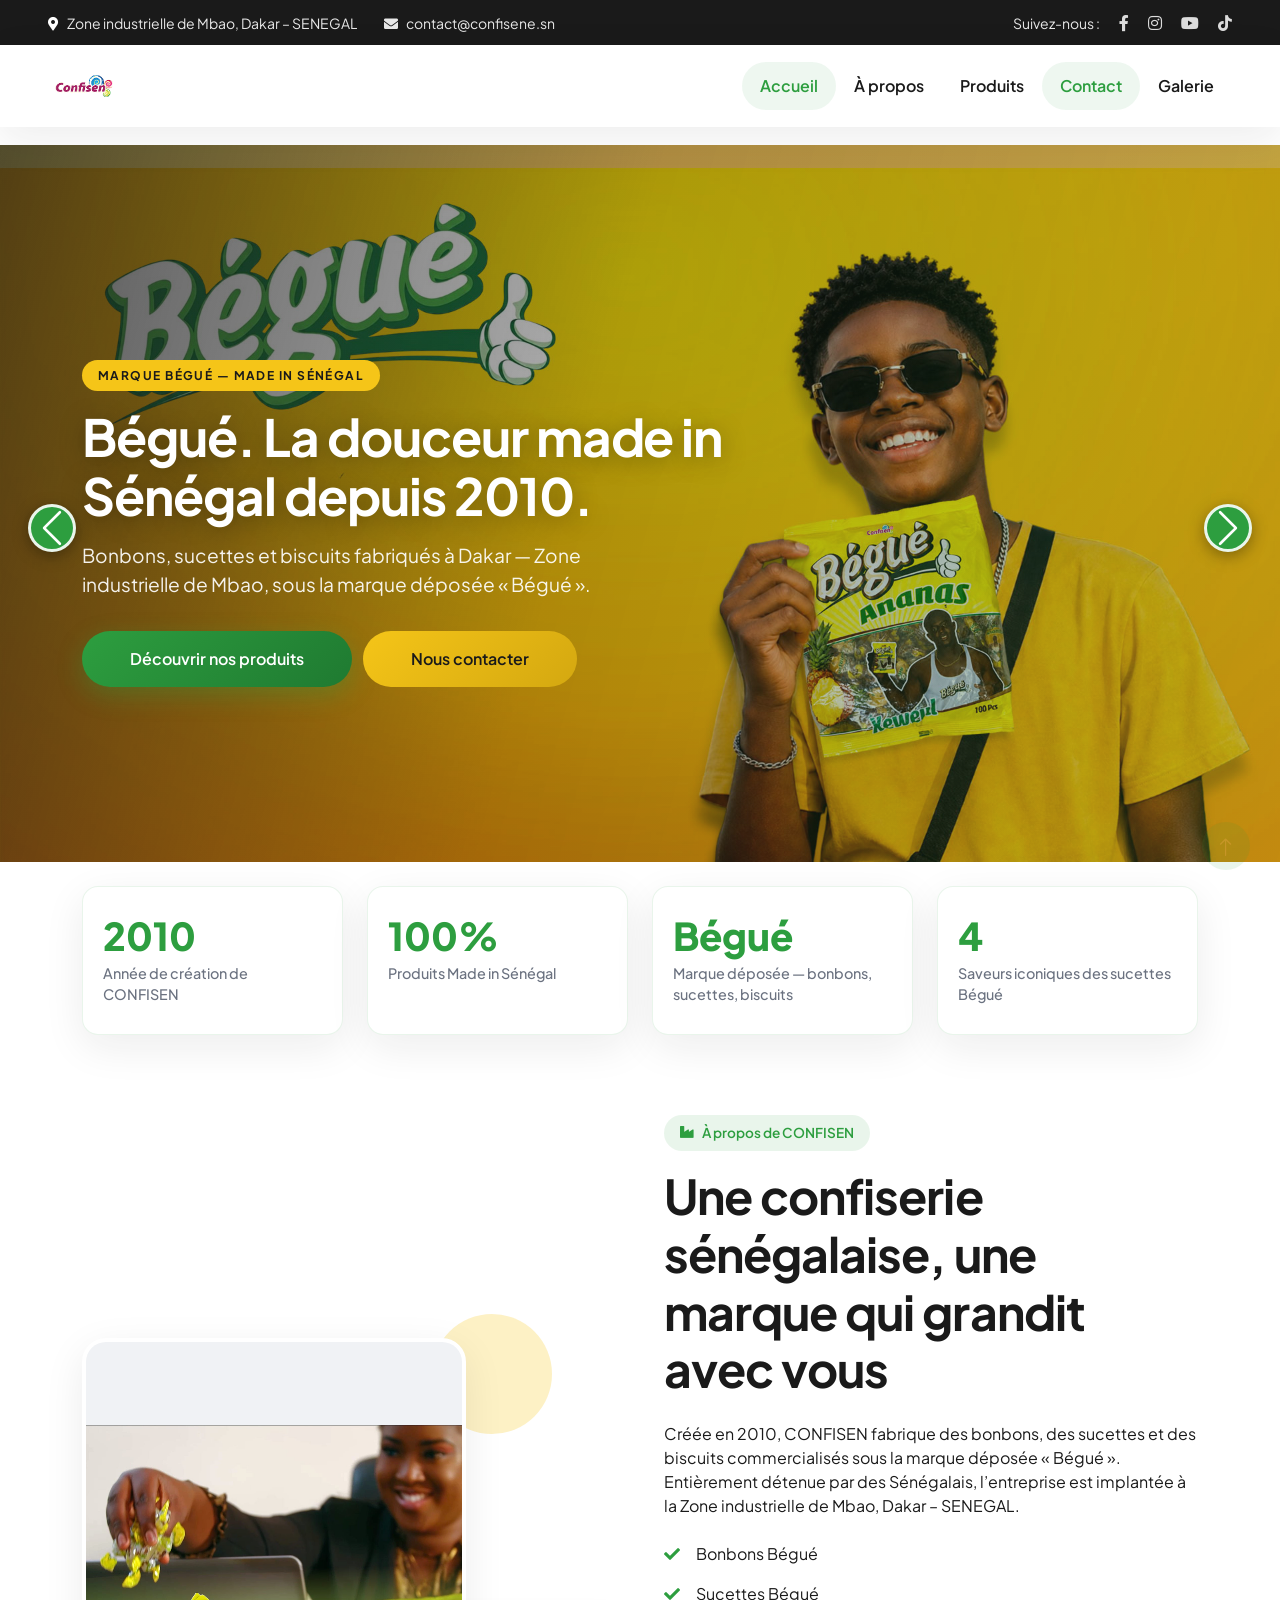
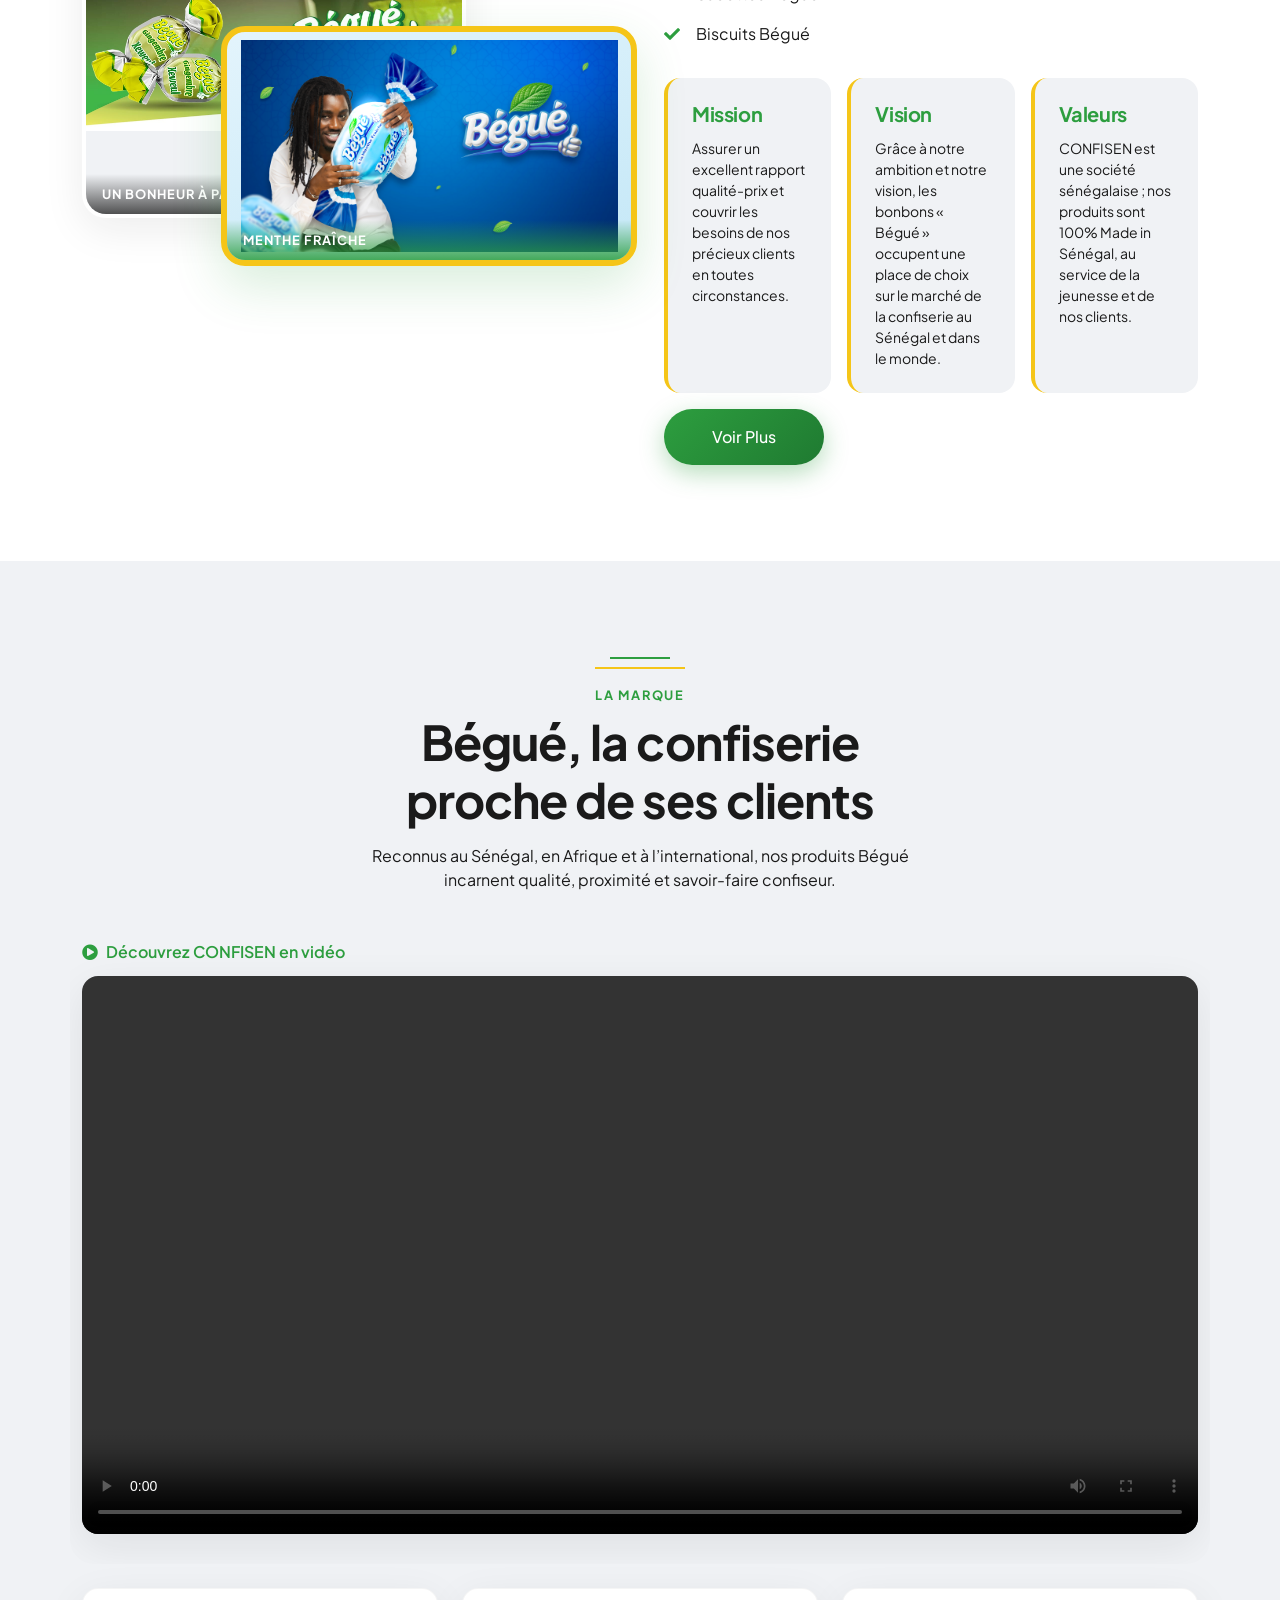
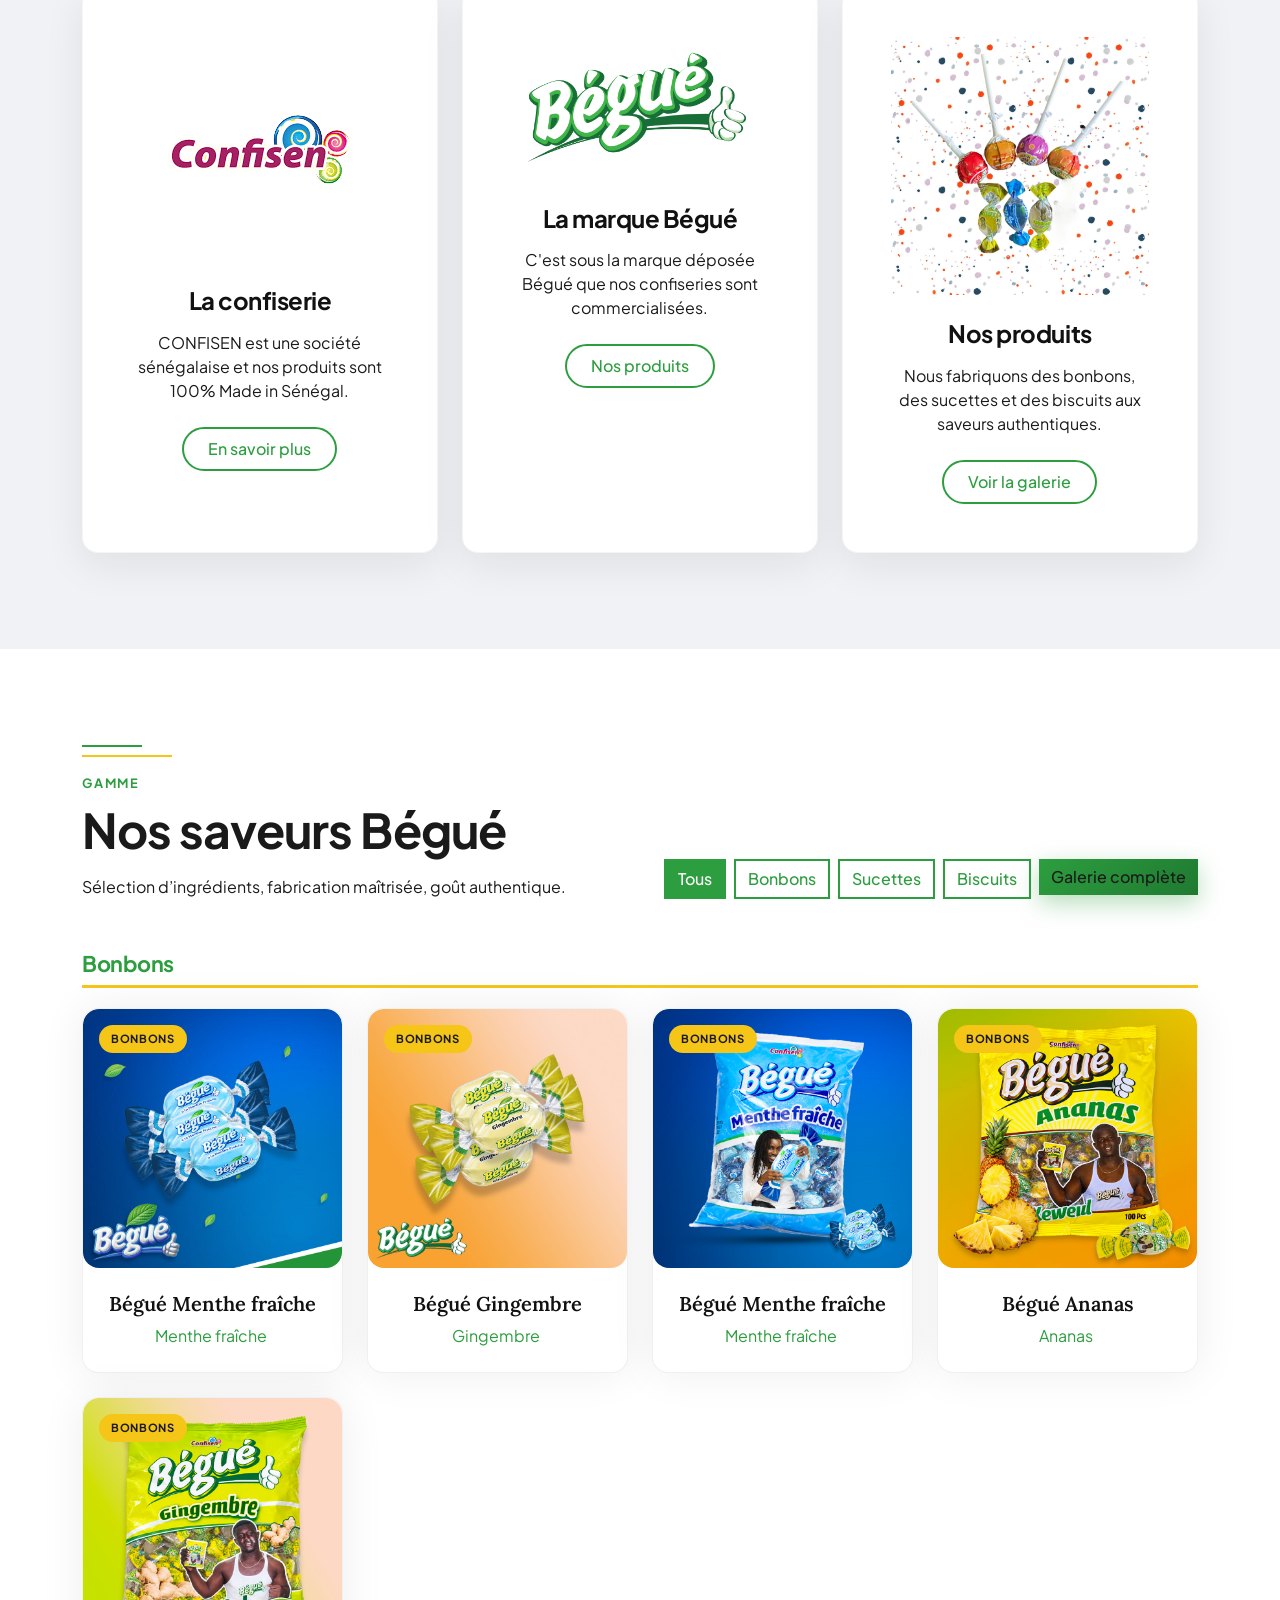
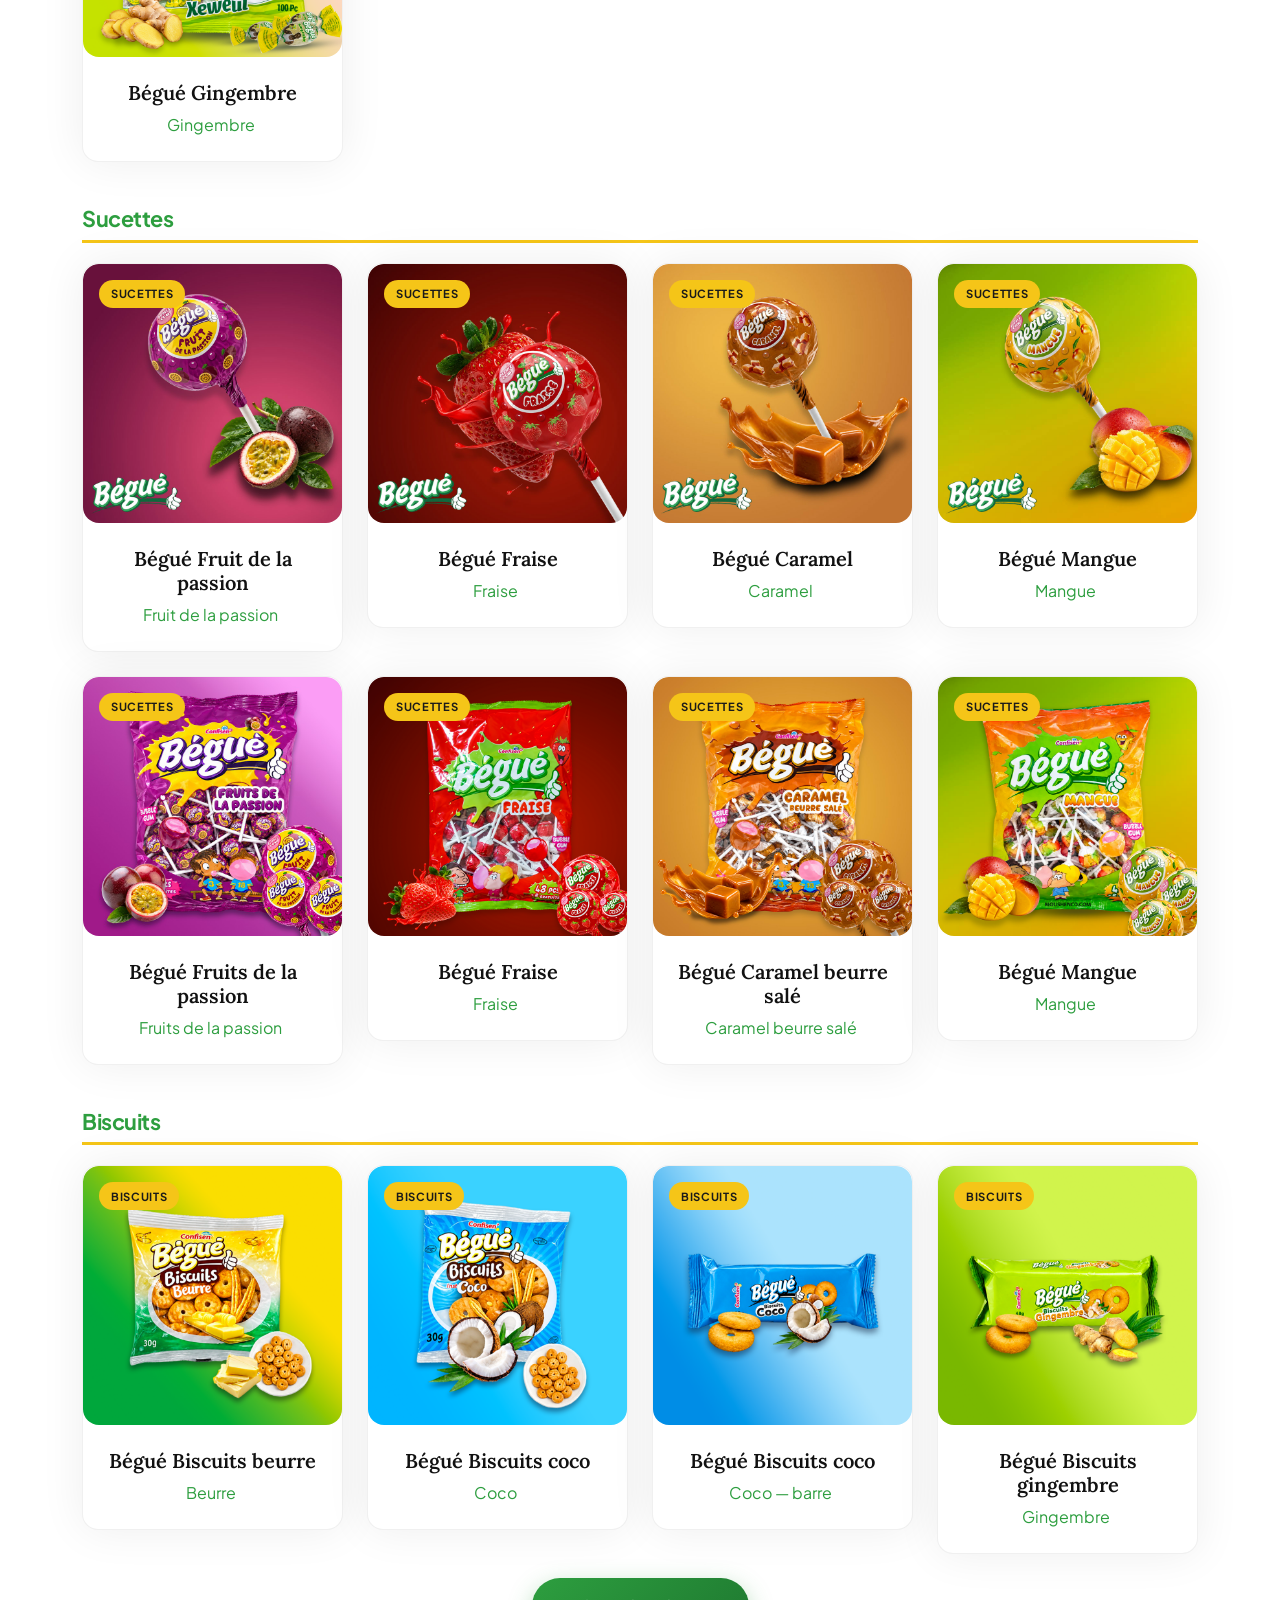
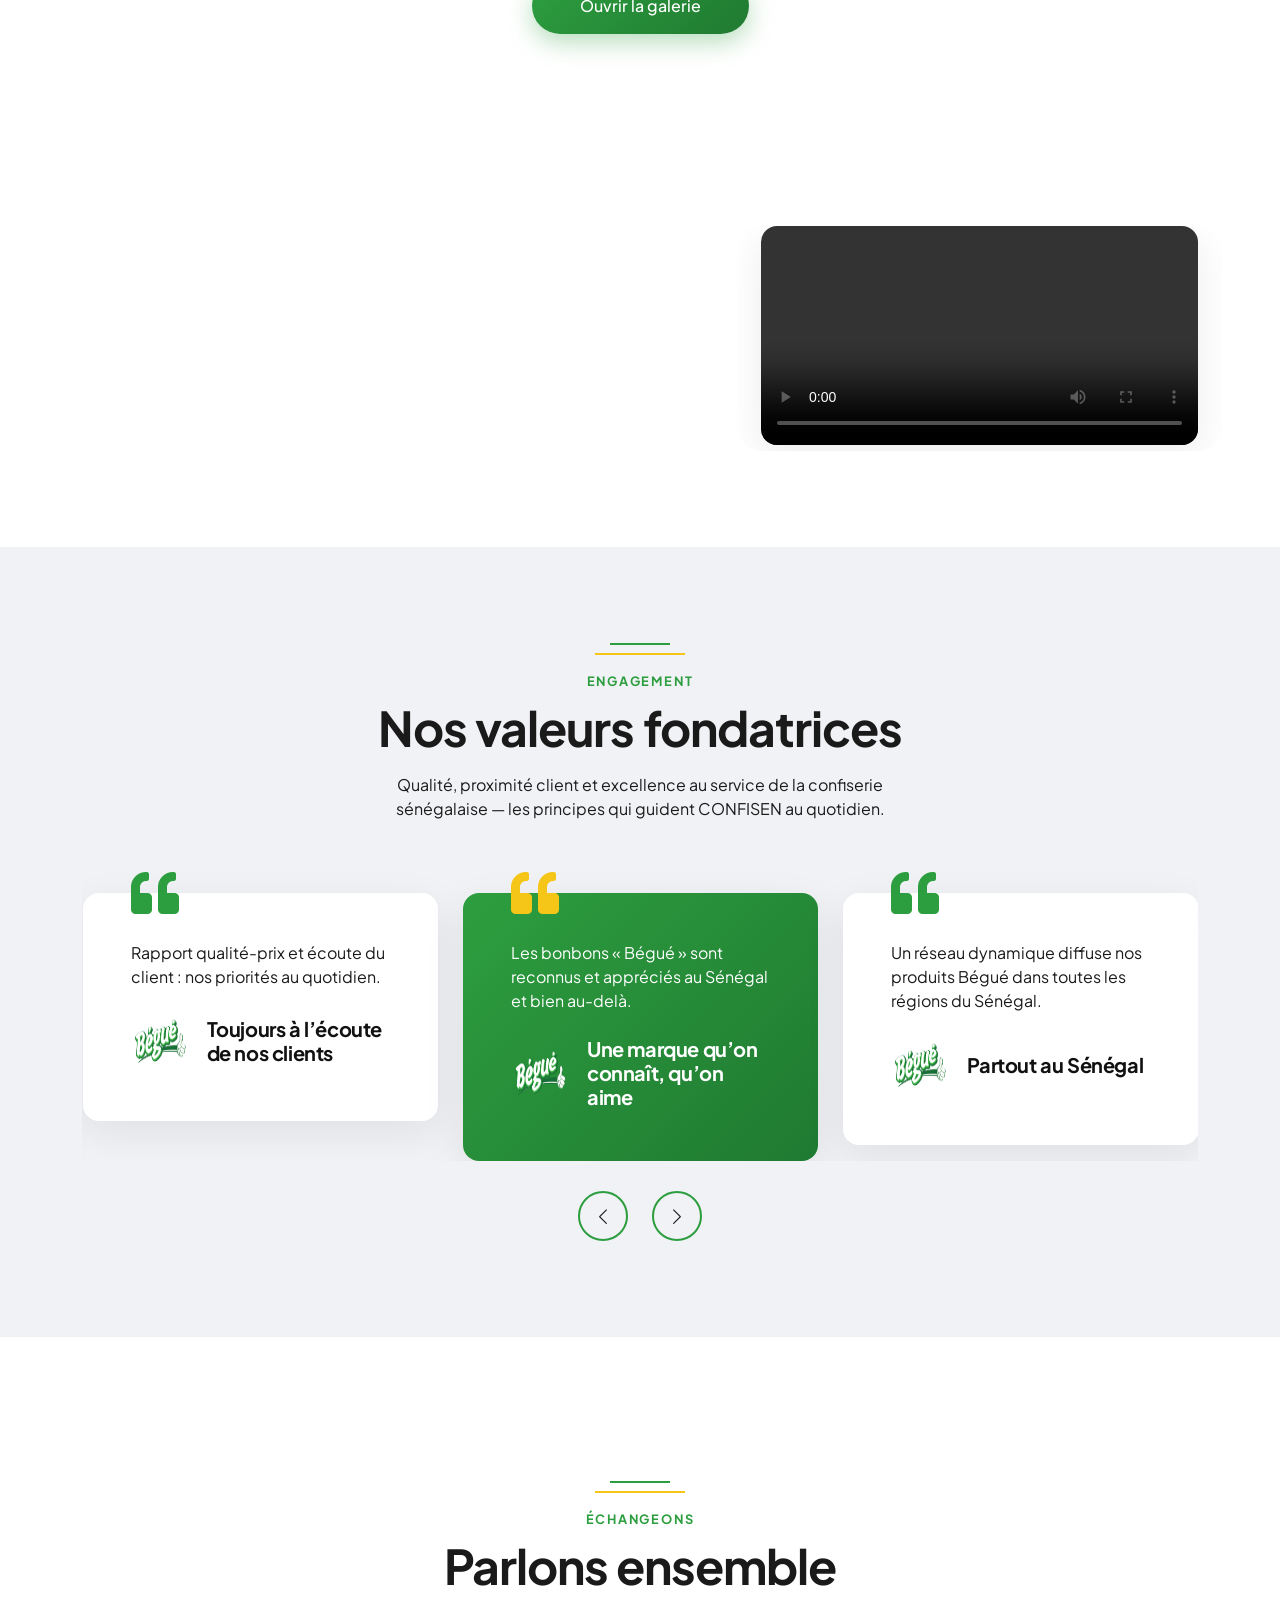
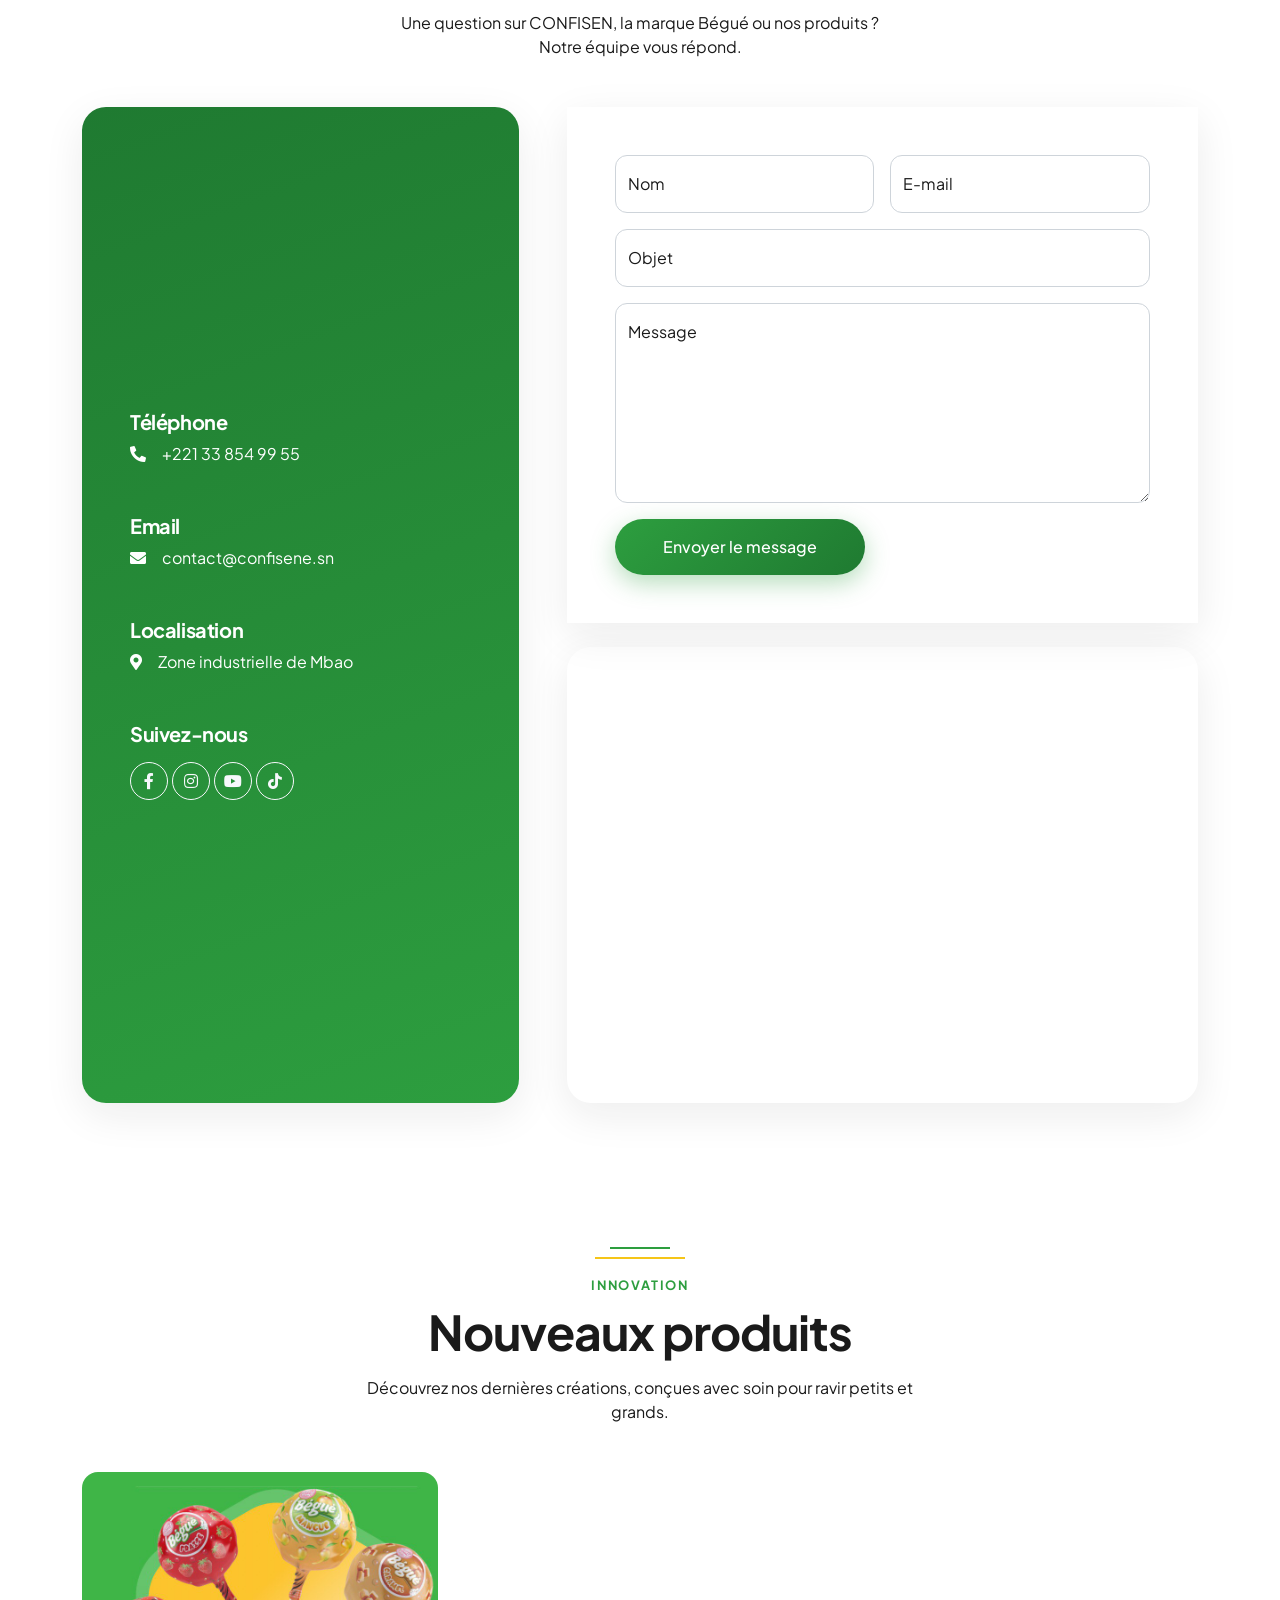
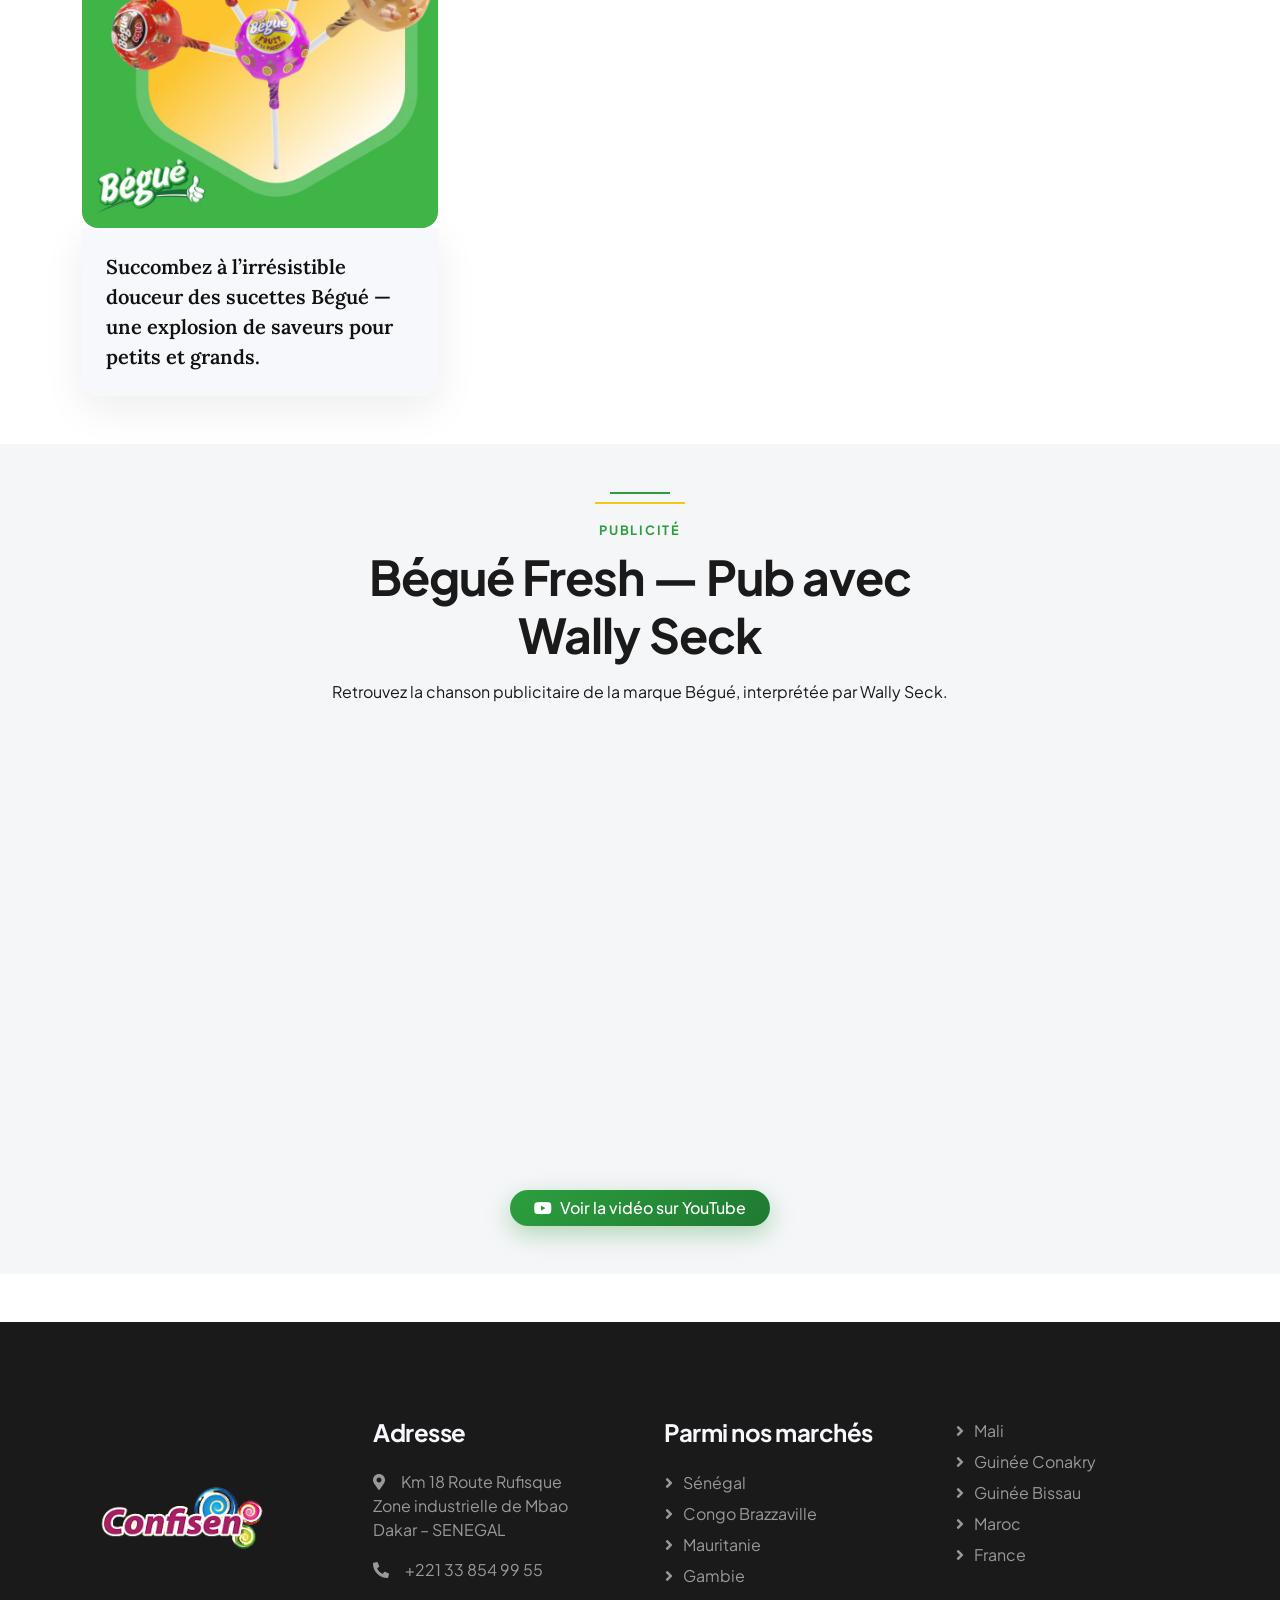
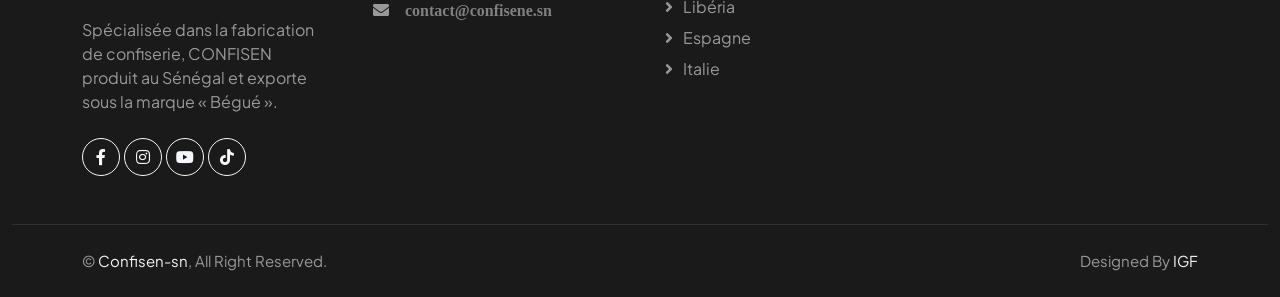
==== index.html @ 1ae2646d "Rename the Tangal range to Sucettes across the site. Co-authored-by: Cursor <cursoragent@cursor.com>" ====
<!DOCTYPE html>
<html lang="fr">
    <head>
        <meta charset="utf-8" />
        <title>CONFISEN Bégué | Confiserie &amp; agroalimentaire à Dakar</title>
        <meta content="width=device-width, initial-scale=1.0" name="viewport" />
        <meta content="CONFISEN, Bégué, sucettes, confiserie, bonbons, biscuits, Sénégal, Dakar, Mbao, agroalimentaire" name="keywords" />
        <meta content="CONFISEN fabrique et commercialise sous la marque Bégué des bonbons, sucettes et biscuits 100% Made in Sénégal depuis 2010. Zone industrielle de Mbao, Dakar." name="description" />
        <meta name="robots" content="index, follow" />
        <link rel="canonical" href="https://www.confisene.sn/" />
        <meta property="og:type" content="website" />
        <meta property="og:url" content="https://www.confisene.sn/" />
        <meta property="og:title" content="CONFISEN — Confiserie Bégué" />
        <meta property="og:description" content="Fabrication de bonbons, sucettes et biscuits sous la marque Bégué. Confiserie sénégalaise depuis 2010." />
        <meta property="og:image" content="https://www.confisene.sn/img/logo.png" />
        <meta property="og:locale" content="fr_SN" />
        <meta name="twitter:card" content="summary_large_image" />
        <meta name="twitter:title" content="CONFISEN — Confiserie Bégué" />
        <meta name="twitter:description" content="Bonbons, sucettes et biscuits Made in Sénégal." />
        <meta name="twitter:image" content="https://www.confisene.sn/img/logo.png" />

        <!-- Favicon -->
        <link href="img/logo.png" rel="icon" />

        <!-- Google Web Fonts -->
        <link rel="preconnect" href="https://fonts.googleapis.com" />
        <link rel="preconnect" href="https://fonts.gstatic.com" crossorigin />
        <link href="https://fonts.googleapis.com/css2?family=Open+Sans:wght@400;500;600&family=Lora:wght@600;700&family=Plus+Jakarta+Sans:wght@400;500;600;700;800&display=swap" rel="stylesheet" />

        <!-- Icon Font Stylesheet -->
        <link href="https://cdnjs.cloudflare.com/ajax/libs/font-awesome/5.10.0/css/all.min.css" rel="stylesheet" />
        <link href="https://cdn.jsdelivr.net/npm/bootstrap-icons@1.4.1/font/bootstrap-icons.css" rel="stylesheet" />

        <!-- Libraries Stylesheet -->
        <link href="lib/animate/animate.min.css" rel="stylesheet" />
        <link href="lib/owlcarousel/assets/owl.carousel.min.css" rel="stylesheet" />

        <!-- Customized Bootstrap Stylesheet -->
        <link href="css/bootstrap.min.css" rel="stylesheet" />

        <!-- Template Stylesheet -->
        <link href="css/style.css" rel="stylesheet" />
        <link href="css/confisene-modern.css" rel="stylesheet" />
        <script type="application/ld+json">
        {
            "@context": "https://schema.org",
            "@type": "Organization",
            "name": "CONFISEN",
            "url": "https://www.confisene.sn",
            "logo": "https://www.confisene.sn/img/logo.png",
            "email": "contact@confisene.sn",
            "telephone": "+221338549955",
            "address": {
                "@type": "PostalAddress",
                "streetAddress": "Zone industrielle de Mbao, Km 18 Route Rufisque",
                "addressLocality": "Dakar",
                "addressCountry": "SN"
            },
            "description": "Fabrication de bonbons, sucettes et biscuits sous la marque Bégué."
        }
        </script>
    </head>

    <body class="confisene-site">
        <!-- Spinner Start -->
        <div id="spinner" class="show bg-white position-fixed translate-middle w-100 vh-100 top-50 start-50 d-flex align-items-center justify-content-center">
            <div class="spinner-border text-primary" role="status"></div>
        </div>
        <!-- Spinner End -->

        <!-- Navbar Start -->
        <div class="container-fluid fixed-top px-0 wow fadeIn" data-wow-delay="0.1s">
            <div class="top-bar row gx-0 align-items-center d-none d-lg-flex">
                <div class="col-lg-6 px-5 text-start">
                    <small style="color: white;"><i class="fa fa-map-marker-alt me-2" style="color: white;"></i>Zone industrielle de Mbao, Dakar – SENEGAL</small>
                    <small class="ms-4" style="color: white;"><i class="fa fa-envelope me-2"></i><a style="color: white;" href="mailto:contact@confisene.sn">contact@confisene.sn</a></small>
                </div>
                <div class="col-lg-6 px-5 text-end">
                    <small>Suivez-nous :</small>
                    <a class="text-body ms-3" href="https://www.facebook.com/begueconfisen" aria-label="Facebook"><i class="fab fa-facebook-f"></i></a>
                    <a class="text-body ms-3" href="https://instagram.com/begue_confisen?igshid=NTc4MTIwNjQ2YQ==" aria-label="Instagram"><i class="fab fa-instagram"></i></a>
                    <a class="text-body ms-3" href="https://www.youtube.com/@confisen3798/featured" aria-label="YouTube"><i class="fab fa-youtube"></i></a>
                    <a class="text-body ms-3" href="https://www.tiktok.com/@confisen_industrie?_t=8ekiNiFfVF0&_r=1" aria-label="TikTok"><i class="fab fa-tiktok"></i></a>
                    
                    <!-- <a class="text-body ms-3"><i class="fab fa-instagram"></i></a> -->
                </div>
            </div>

            <nav class="navbar navbar-expand-lg navbar-light py-lg-0 px-lg-5 wow fadeIn" data-wow-delay="0.1s" id="nav">
                <a href="index.html" class="navbar-brand ms-4 ms-lg-0">
                    <h1 class="fw-bold text-primary m-0">
                        <span class="text-secondary" id="logo"><img src="img/logo.png" width="100" height="100" alt="Logo CONFISEN Bégué" /></span>
                    </h1>
                </a>
                <button type="button" class="navbar-toggler me-4" data-bs-toggle="collapse" data-bs-target="#navbarCollapse">
                    <span class="navbar-toggler-icon"></span>
                </button>
                <div class="collapse navbar-collapse" id="navbarCollapse">
                    <div class="navbar-nav ms-auto p-4 p-lg-0">
                        <a href="index.html" class="nav-item nav-link active">Accueil</a>
                        <a href="#About" class="nav-item nav-link">À propos</a>
                        <a href="#produit" class="nav-item nav-link">Produits</a>
                        <a href="#contact" class="nav-item nav-link">Contact</a>
                        <a href="galerie/index.html" class="nav-item nav-link">Galerie</a>
                    </div>
                    <!-- <div class="d-none d-lg-flex ms-2">
                    <a class="btn-sm-square bg-white rounded-circle ms-3" href="">
                        <small class="fa fa-search text-body"></small>
                    </a>
                   
                </div> -->
                </div>
            </nav>
        </div>
        <!-- Navbar End -->

        <!-- Carousel Start -->
        <section class="container-fluid p-0 confisene-hero wow fadeIn" data-wow-delay="0.1s" aria-label="Bannière principale">
            <div id="header-carousel" class="carousel slide" data-bs-interval="5000" data-bs-pause="hover" data-bs-wrap="true">
                <div class="carousel-indicators confisene-carousel-indicators">
                    <button type="button" data-bs-target="#header-carousel" data-bs-slide-to="0" class="active" aria-current="true" aria-label="Slide 1"></button>
                    <button type="button" data-bs-target="#header-carousel" data-bs-slide-to="1" aria-label="Slide 2"></button>
                    <button type="button" data-bs-target="#header-carousel" data-bs-slide-to="2" aria-label="Slide 3"></button>
                    <button type="button" data-bs-target="#header-carousel" data-bs-slide-to="3" aria-label="Slide 4"></button>
                </div>
                <div class="carousel-inner">
                    <div class="carousel-item confisene-slide confisene-slide-1 active">
                        <div class="confisene-slide-frame">
                            <img class="confisene-slide-img" src="img/carousel-slide-1.png" alt="Bannière Bégué — Confiserie CONFISEN" fetchpriority="high" />
                        </div>
                    </div>
                    <div class="carousel-item confisene-slide confisene-slide-2">
                        <div class="confisene-slide-frame">
                            <img class="confisene-slide-img" src="img/carousel-slide-2.png" alt="Produits Bégué CONFISEN" />
                        </div>
                    </div>
                    <div class="carousel-item confisene-slide confisene-slide-3">
                        <div class="confisene-slide-frame">
                            <img class="confisene-slide-img" src="img/carousel-slide-3.png" alt="Marque Bégué au Sénégal" />
                        </div>
                    </div>
                    <div class="carousel-item confisene-slide confisene-slide-4">
                        <div class="confisene-slide-frame">
                            <img class="confisene-slide-img" src="img/carousel-slide-4.png" alt="CONFISEN Zone industrielle de Mbao" />
                        </div>
                    </div>
                </div>
                <div class="confisene-hero-overlay">
                    <div class="container">
                        <span class="confisene-hero-badge wow fadeInDown" data-wow-delay="0.2s">Marque Bégué — Made in Sénégal</span>
                        <h1 class="confisene-hero-title wow fadeInUp" data-wow-delay="0.3s">Bégué. La douceur made in Sénégal depuis 2010.</h1>
                        <p class="confisene-hero-subtitle wow fadeInUp" data-wow-delay="0.4s">Bonbons, sucettes et biscuits fabriqués à Dakar — Zone industrielle de Mbao, sous la marque déposée « Bégué ».</p>
                        <div class="confisene-hero-actions wow fadeInUp" data-wow-delay="0.5s">
                            <a href="#produit" class="btn btn-primary rounded-pill py-sm-3 px-sm-5 me-2 mb-2">Découvrir nos produits</a>
                            <a href="#contact" class="btn btn-secondary rounded-pill py-sm-3 px-sm-5 mb-2">Nous contacter</a>
                        </div>
                    </div>
                </div>
                <button class="carousel-control-prev" type="button" data-bs-target="#header-carousel" data-bs-slide="prev">
                    <span class="carousel-control-prev-icon" aria-hidden="true"></span>
                    <span class="visually-hidden">Précédent</span>
                </button>
                <button class="carousel-control-next" type="button" data-bs-target="#header-carousel" data-bs-slide="next">
                    <span class="carousel-control-next-icon" aria-hidden="true"></span>
                    <span class="visually-hidden">Suivant</span>
                </button>
            </div>
        </section>
        <!-- Carousel End -->

        <!-- Chiffres clés -->
        <section class="confisene-stats confisene-section">
            <div class="container">
                <div class="row g-4">
                    <div class="col-6 col-lg-3 wow fadeInUp" data-wow-delay="0.1s">
                        <div class="confisene-stat-card">
                            <span class="confisene-stat-number">2010</span>
                            <span class="confisene-stat-label">Année de création de CONFISEN</span>
                        </div>
                    </div>
                    <div class="col-6 col-lg-3 wow fadeInUp" data-wow-delay="0.2s">
                        <div class="confisene-stat-card">
                            <span class="confisene-stat-number">100%</span>
                            <span class="confisene-stat-label">Produits Made in Sénégal</span>
                        </div>
                    </div>
                    <div class="col-6 col-lg-3 wow fadeInUp" data-wow-delay="0.3s">
                        <div class="confisene-stat-card">
                            <span class="confisene-stat-number">Bégué</span>
                            <span class="confisene-stat-label">Marque déposée — bonbons, sucettes, biscuits</span>
                        </div>
                    </div>
                    <div class="col-6 col-lg-3 wow fadeInUp" data-wow-delay="0.4s">
                        <div class="confisene-stat-card">
                            <span class="confisene-stat-number">4</span>
                            <span class="confisene-stat-label">Saveurs iconiques des sucettes Bégué</span>
                        </div>
                    </div>
                </div>
            </div>
        </section>

        <!-- About Start -->
        <div class="container-xxl py-5 confisene-section" id="About">
            <div class="container">
                <div class="row g-5 align-items-center">
                    <div class="col-lg-6 wow fadeIn" data-wow-delay="0.1s">
                        <div class="confisene-about-gallery">
                            <figure class="confisene-about-photo confisene-about-photo--main">
                                <img src="img/10.jpg" alt="Bégué — un bonheur à partager" loading="lazy" />
                                <figcaption class="confisene-about-caption">Un bonheur à partager</figcaption>
                            </figure>
                            <figure class="confisene-about-photo confisene-about-photo--accent">
                                <img src="img/about-begue-menthe.png?v=3" alt="Bégué Menthe fraîche — bonbons bleus" loading="lazy" width="800" height="450" />
                                <figcaption class="confisene-about-caption confisene-about-caption--accent">Menthe fraîche</figcaption>
                            </figure>
                            <span class="confisene-about-deco" aria-hidden="true"></span>
                        </div>
                    </div>
                    <div class="col-lg-6 wow fadeIn" data-wow-delay="0.5s">
                        <span class="confisene-corporate-pill"><i class="fa fa-industry"></i> À propos de CONFISEN</span>
                        <h2 class="confisene-heading display-5 mb-4">Une confiserie sénégalaise, une marque qui grandit avec vous</h2>
                        <p class="mb-4">
                            Créée en 2010, CONFISEN fabrique des bonbons, des sucettes et des biscuits commercialisés sous la marque déposée « Bégué ». Entièrement détenue par des Sénégalais, l’entreprise est implantée à la Zone industrielle de Mbao, Dakar – SENEGAL.
                        </p>
                        <p><i class="fa fa-check text-primary me-3"></i>Bonbons Bégué</p>
                        <p><i class="fa fa-check text-primary me-3"></i>Sucettes Bégué</p>
                        <p><i class="fa fa-check text-primary me-3"></i>Biscuits Bégué</p>
                        <div class="row g-3 confisene-mission-grid mt-3">
                            <div class="col-md-4">
                                <div class="confisene-mission-item">
                                    <h5>Mission</h5>
                                    <p class="mb-0 small">Assurer un excellent rapport qualité-prix et couvrir les besoins de nos précieux clients en toutes circonstances.</p>
                                </div>
                            </div>
                            <div class="col-md-4">
                                <div class="confisene-mission-item">
                                    <h5>Vision</h5>
                                    <p class="mb-0 small">Grâce à notre ambition et notre vision, les bonbons « Bégué » occupent une place de choix sur le marché de la confiserie au Sénégal et dans le monde.</p>
                                </div>
                            </div>
                            <div class="col-md-4">
                                <div class="confisene-mission-item">
                                    <h5>Valeurs</h5>
                                    <p class="mb-0 small">CONFISEN est une société sénégalaise ; nos produits sont 100% Made in Sénégal, au service de la jeunesse et de nos clients.</p>
                                </div>
                            </div>
                        </div>
                        <a class="btn btn-primary rounded-pill py-3 px-5 mt-3" href="#produit">Voir Plus</a>
                    </div>
                </div>
            </div>
        </div>
        <!-- About End -->

        <!-- Feature Start -->
        <div class="container-fluid bg-light bg-icon my-5 py-6 confisene-section">
            <div class="container">
                <div class="section-header text-center mx-auto mb-5 wow fadeInUp" data-wow-delay="0.1s" style="max-width: 560px;">
                    <p class="confisene-eyebrow">La marque</p>
                    <h2 class="confisene-heading display-5 mb-3">Bégué, la confiserie proche de ses clients</h2>
                    <p>
                        Reconnus au Sénégal, en Afrique et à l’international, nos produits Bégué incarnent qualité, proximité et savoir-faire confiseur.
                    </p>
                </div>
                <div class="row g-4">
                    <div class="col-12 wow fadeInUp confisene-video-block" data-wow-delay="0.05s">
                        <p class="confisene-video-label"><i class="fa fa-play-circle me-2"></i>Découvrez CONFISEN en vidéo</p>
                        <video class="w-100" controls preload="metadata">
                            <source src="videos/gin.mp4" type="video/mp4" />
                        </video>
                    </div>
                    <div class="col-lg-4 col-md-6 wow fadeInUp" data-wow-delay="0.1s">
                        <div class="bg-white text-center h-100 p-4 p-xl-5 confisene-feature-card">
                            <img class="img-fluid mb-4" src="img/logo.png" alt="Logo CONFISEN" loading="lazy" />
                            <h4 class="mb-3">La confiserie</h4>
                            <p class="mb-4">CONFISEN est une société sénégalaise et nos produits sont 100% Made in Sénégal.</p>
                            <a class="btn btn-outline-primary border-2 py-2 px-4 rounded-pill" href="#About">En savoir plus</a>
                        </div>
                    </div>
                    <div class="col-lg-4 col-md-6 wow fadeInUp" data-wow-delay="0.3s">
                        <div class="bg-white text-center h-100 p-4 p-xl-5 confisene-feature-card">
                            <img class="img-fluid mb-4" src="img/Bégué.png" alt="Marque Bégué" loading="lazy" />
                            <h4 class="mb-3">La marque Bégué</h4>
                            <p class="mb-4">C'est sous la marque déposée Bégué que nos confiseries sont commercialisées.</p>
                            <a class="btn btn-outline-primary border-2 py-2 px-4 rounded-pill" href="#produit">Nos produits</a>
                        </div>
                    </div>
                    <div class="col-lg-4 col-md-6 wow fadeInUp" data-wow-delay="0.5s">
                        <div class="bg-white text-center h-100 p-4 p-xl-5 confisene-feature-card">
                            <img class="img-fluid mb-4" src="img/bonbon.png" alt="Bonbons Bégué" loading="lazy" />
                            <h4 class="mb-3">Nos produits</h4>
                            <p class="mb-4">Nous fabriquons des bonbons, des sucettes et des biscuits aux saveurs authentiques.</p>
                            <a class="btn btn-outline-primary border-2 py-2 px-4 rounded-pill" href="galerie/index.html">Voir la galerie</a>
                        </div>
                    </div>
                </div>
            </div>
        </div>
        <!-- Feature End -->

        <!-- Product Start -->
        <div class="container-xxl py-5 confisene-section" id="produit">
            <div class="container">
                <div class="row g-0 gx-5 align-items-end">
                    <div class="col-lg-6">
                        <div class="section-header text-start mb-5 wow fadeInUp" data-wow-delay="0.1s" style="max-width: 500px;">
                            <p class="confisene-eyebrow text-start">Gamme</p>
                            <h2 class="confisene-heading display-5 mb-3">Nos saveurs Bégué</h2>
                            <p>Sélection d’ingrédients, fabrication maîtrisée, goût authentique.</p>
                        </div>
                    </div>
                    <div class="col-lg-6 text-start text-lg-end wow slideInRight" data-wow-delay="0.1s">
                        <ul class="nav nav-pills d-inline-flex justify-content-end mb-5 confisene-product-tabs" id="product-filters">
                            <li class="nav-item me-2">
                                <button type="button" class="btn btn-outline-primary border-2 active" data-product-filter="tous">Tous</button>
                            </li>
                            <li class="nav-item me-2">
                                <button type="button" class="btn btn-outline-primary border-2" data-product-filter="bonbons">Bonbons</button>
                            </li>
                            <li class="nav-item me-2">
                                <button type="button" class="btn btn-outline-primary border-2" data-product-filter="sucettes">Sucettes</button>
                            </li>
                            <li class="nav-item me-2">
                                <button type="button" class="btn btn-outline-primary border-2" data-product-filter="biscuits">Biscuits</button>
                            </li>
                            <li class="nav-item me-0">
                                <a class="btn btn-primary border-2" href="galerie/index.html">Galerie complète</a>
                            </li>
                        </ul>
                    </div>
                </div>
                <div class="tab-content">
                    <div id="tab-1" class="tab-pane fade show p-0 active">
                        <div class="row g-4">
                            <!-- <div class="col-xl-3 col-lg-4 col-md-6 wow fadeInUp" data-wow-delay="0.1s">
                            <div class="product-item">
                                <div class="position-relative bg-light overflow-hidden">
                                    <img class="img-fluid w-100" src="img/1.png" alt="">
                                    <div class="bg-secondary rounded text-white position-absolute start-0 top-0 m-4 py-1 px-3">New</div>
                                </div>
                                <div class="text-center p-4">
                                    <a class="d-block h5 mb-2" href="">Bégué</a>
                                    <span class="text-primary me-1">Parfum</span>
                                    
                                </div>
                               
                            </div>
                        </div> -->
                            <!-- <div class="col-xl-3 col-lg-4 col-md-6 wow fadeInUp" data-wow-delay="0.3s">
                            <div class="product-item">
                                <div class="position-relative bg-light overflow-hidden">
                                    <img class="img-fluid w-100" src="img/2.jpg" alt="">
                                    <div class="bg-secondary rounded text-white position-absolute start-0 top-0 m-4 py-1 px-3">New</div>
                                </div>
                                <div class="text-center p-4">
                                    <a class="d-block h5 mb-2" href="">Bégué</a>
                                    <span class="text-primary me-1">Parfum</span>
                                    
                                </div>
                                
                            </div>
                        </div> -->
                            <div class="col-12 confisene-product-group" data-product-group="bonbons">
                                <h3 class="confisene-product-group-title">Bonbons</h3>
                                <div class="row g-4">
                                    <div class="col-xl-3 col-lg-4 col-md-6">
                                        <div class="product-item">
                                            <div class="position-relative bg-light overflow-hidden">
                                                <span class="confisene-product-badge">Bonbons</span>
                                                <img class="img-fluid w-100" src="img/produit-menthe.jpg" alt="Bégué Menthe fraîche" loading="lazy" />
                                            </div>
                                            <div class="text-center p-4">
                                                <a class="d-block h5 mb-2" href="galerie/index.html">Bégué Menthe fraîche</a>
                                                <span class="text-primary me-1">Menthe fraîche</span>
                                            </div>
                                        </div>
                                    </div>
                                    <div class="col-xl-3 col-lg-4 col-md-6">
                                        <div class="product-item">
                                            <div class="position-relative bg-light overflow-hidden">
                                                <span class="confisene-product-badge">Bonbons</span>
                                                <img class="img-fluid w-100" src="img/produit-gingembre.jpg" alt="Bégué Gingembre" loading="lazy" />
                                            </div>
                                            <div class="text-center p-4">
                                                <a class="d-block h5 mb-2" href="galerie/index.html">Bégué Gingembre</a>
                                                <span class="text-primary me-1">Gingembre</span>
                                            </div>
                                        </div>
                                    </div>
                                    <div class="col-xl-3 col-lg-4 col-md-6">
                                        <div class="product-item">
                                            <div class="position-relative bg-light overflow-hidden">
                                                <span class="confisene-product-badge">Bonbons</span>
                                                <img class="img-fluid w-100" src="img/gamme-bonbon-menthe.png" alt="Bégué Menthe fraîche" loading="lazy" />
                                            </div>
                                            <div class="text-center p-4">
                                                <a class="d-block h5 mb-2" href="galerie/index.html">Bégué Menthe fraîche</a>
                                                <span class="text-primary me-1">Menthe fraîche</span>
                                            </div>
                                        </div>
                                    </div>
                                    <div class="col-xl-3 col-lg-4 col-md-6">
                                        <div class="product-item">
                                            <div class="position-relative bg-light overflow-hidden">
                                                <span class="confisene-product-badge">Bonbons</span>
                                                <img class="img-fluid w-100" src="img/gamme-bonbon-ananas.png" alt="Bégué Ananas" loading="lazy" />
                                            </div>
                                            <div class="text-center p-4">
                                                <a class="d-block h5 mb-2" href="galerie/index.html">Bégué Ananas</a>
                                                <span class="text-primary me-1">Ananas</span>
                                            </div>
                                        </div>
                                    </div>
                                    <div class="col-xl-3 col-lg-4 col-md-6">
                                        <div class="product-item">
                                            <div class="position-relative bg-light overflow-hidden">
                                                <span class="confisene-product-badge">Bonbons</span>
                                                <img class="img-fluid w-100" src="img/gamme-bonbon-gingembre.png" alt="Bégué Gingembre" loading="lazy" />
                                            </div>
                                            <div class="text-center p-4">
                                                <a class="d-block h5 mb-2" href="galerie/index.html">Bégué Gingembre</a>
                                                <span class="text-primary me-1">Gingembre</span>
                                            </div>
                                        </div>
                                    </div>
                                </div>
                            </div>
                            <div class="col-12 confisene-product-group" data-product-group="sucettes">
                                <h3 class="confisene-product-group-title">Sucettes</h3>
                                <div class="row g-4">
                                    <div class="col-xl-3 col-lg-4 col-md-6">
                                        <div class="product-item">
                                            <div class="position-relative bg-light overflow-hidden">
                                                <span class="confisene-product-badge">Sucettes</span>
                                                <img class="img-fluid w-100" src="img/produit-passion.jpg" alt="Bégué Fruit de la passion" loading="lazy" />
                                            </div>
                                            <div class="text-center p-4">
                                                <a class="d-block h5 mb-2" href="galerie/index.html">Bégué Fruit de la passion</a>
                                                <span class="text-primary me-1">Fruit de la passion</span>
                                            </div>
                                        </div>
                                    </div>
                                    <div class="col-xl-3 col-lg-4 col-md-6">
                                        <div class="product-item">
                                            <div class="position-relative bg-light overflow-hidden">
                                                <span class="confisene-product-badge">Sucettes</span>
                                                <img class="img-fluid w-100" src="img/produit-fraise.jpg" alt="Bégué Fraise" loading="lazy" />
                                            </div>
                                            <div class="text-center p-4">
                                                <a class="d-block h5 mb-2" href="galerie/index.html">Bégué Fraise</a>
                                                <span class="text-primary me-1">Fraise</span>
                                            </div>
                                        </div>
                                    </div>
                                    <div class="col-xl-3 col-lg-4 col-md-6">
                                        <div class="product-item">
                                            <div class="position-relative bg-light overflow-hidden">
                                                <span class="confisene-product-badge">Sucettes</span>
                                                <img class="img-fluid w-100" src="img/produit-caramel.jpg" alt="Bégué Caramel" loading="lazy" />
                                            </div>
                                            <div class="text-center p-4">
                                                <a class="d-block h5 mb-2" href="galerie/index.html">Bégué Caramel</a>
                                                <span class="text-primary me-1">Caramel</span>
                                            </div>
                                        </div>
                                    </div>
                                    <div class="col-xl-3 col-lg-4 col-md-6">
                                        <div class="product-item">
                                            <div class="position-relative bg-light overflow-hidden">
                                                <span class="confisene-product-badge">Sucettes</span>
                                                <img class="img-fluid w-100" src="img/produit-mangue.jpg" alt="Bégué Mangue" loading="lazy" />
                                            </div>
                                            <div class="text-center p-4">
                                                <a class="d-block h5 mb-2" href="galerie/index.html">Bégué Mangue</a>
                                                <span class="text-primary me-1">Mangue</span>
                                            </div>
                                        </div>
                                    </div>
                                    <div class="col-xl-3 col-lg-4 col-md-6">
                                        <div class="product-item">
                                            <div class="position-relative bg-light overflow-hidden">
                                                <span class="confisene-product-badge">Sucettes</span>
                                                <img class="img-fluid w-100" src="img/gamme-tangal-passion.jpg" alt="Bégué Fruits de la passion" loading="lazy" />
                                            </div>
                                            <div class="text-center p-4">
                                                <a class="d-block h5 mb-2" href="galerie/index.html">Bégué Fruits de la passion</a>
                                                <span class="text-primary me-1">Fruits de la passion</span>
                                            </div>
                                        </div>
                                    </div>
                                    <div class="col-xl-3 col-lg-4 col-md-6">
                                        <div class="product-item">
                                            <div class="position-relative bg-light overflow-hidden">
                                                <span class="confisene-product-badge">Sucettes</span>
                                                <img class="img-fluid w-100" src="img/gamme-tangal-fraise.png" alt="Bégué Fraise" loading="lazy" />
                                            </div>
                                            <div class="text-center p-4">
                                                <a class="d-block h5 mb-2" href="galerie/index.html">Bégué Fraise</a>
                                                <span class="text-primary me-1">Fraise</span>
                                            </div>
                                        </div>
                                    </div>
                                    <div class="col-xl-3 col-lg-4 col-md-6">
                                        <div class="product-item">
                                            <div class="position-relative bg-light overflow-hidden">
                                                <span class="confisene-product-badge">Sucettes</span>
                                                <img class="img-fluid w-100" src="img/gamme-tangal-caramel.png" alt="Bégué Caramel beurre salé" loading="lazy" />
                                            </div>
                                            <div class="text-center p-4">
                                                <a class="d-block h5 mb-2" href="galerie/index.html">Bégué Caramel beurre salé</a>
                                                <span class="text-primary me-1">Caramel beurre salé</span>
                                            </div>
                                        </div>
                                    </div>
                                    <div class="col-xl-3 col-lg-4 col-md-6">
                                        <div class="product-item">
                                            <div class="position-relative bg-light overflow-hidden">
                                                <span class="confisene-product-badge">Sucettes</span>
                                                <img class="img-fluid w-100" src="img/gamme-tangal-mangue.png" alt="Bégué Mangue" loading="lazy" />
                                            </div>
                                            <div class="text-center p-4">
                                                <a class="d-block h5 mb-2" href="galerie/index.html">Bégué Mangue</a>
                                                <span class="text-primary me-1">Mangue</span>
                                            </div>
                                        </div>
                                    </div>
                                </div>
                            </div>
                            <div class="col-12 confisene-product-group" data-product-group="biscuits">
                                <h3 class="confisene-product-group-title">Biscuits</h3>
                                <div class="row g-4">
                                    <div class="col-xl-3 col-lg-4 col-md-6">
                                        <div class="product-item">
                                            <div class="position-relative bg-light overflow-hidden">
                                                <span class="confisene-product-badge">Biscuits</span>
                                                <img class="img-fluid w-100" src="img/gamme-biscuit-beurre.png" alt="Bégué Biscuits beurre" loading="lazy" />
                                            </div>
                                            <div class="text-center p-4">
                                                <a class="d-block h5 mb-2" href="galerie/index.html">Bégué Biscuits beurre</a>
                                                <span class="text-primary me-1">Beurre</span>
                                            </div>
                                        </div>
                                    </div>
                                    <div class="col-xl-3 col-lg-4 col-md-6">
                                        <div class="product-item">
                                            <div class="position-relative bg-light overflow-hidden">
                                                <span class="confisene-product-badge">Biscuits</span>
                                                <img class="img-fluid w-100" src="img/gamme-biscuit-coco.png" alt="Bégué Biscuits coco" loading="lazy" />
                                            </div>
                                            <div class="text-center p-4">
                                                <a class="d-block h5 mb-2" href="galerie/index.html">Bégué Biscuits coco</a>
                                                <span class="text-primary me-1">Coco</span>
                                            </div>
                                        </div>
                                    </div>
                                    <div class="col-xl-3 col-lg-4 col-md-6">
                                        <div class="product-item">
                                            <div class="position-relative bg-light overflow-hidden">
                                                <span class="confisene-product-badge">Biscuits</span>
                                                <img class="img-fluid w-100" src="img/gamme-biscuit-coco-barre.png" alt="Bégué Biscuits coco en barre" loading="lazy" />
                                            </div>
                                            <div class="text-center p-4">
                                                <a class="d-block h5 mb-2" href="galerie/index.html">Bégué Biscuits coco</a>
                                                <span class="text-primary me-1">Coco — barre</span>
                                            </div>
                                        </div>
                                    </div>
                                    <div class="col-xl-3 col-lg-4 col-md-6">
                                        <div class="product-item">
                                            <div class="position-relative bg-light overflow-hidden">
                                                <span class="confisene-product-badge">Biscuits</span>
                                                <img class="img-fluid w-100" src="img/gamme-biscuit-gingembre.png" alt="Bégué Biscuits gingembre" loading="lazy" />
                                            </div>
                                            <div class="text-center p-4">
                                                <a class="d-block h5 mb-2" href="galerie/index.html">Bégué Biscuits gingembre</a>
                                                <span class="text-primary me-1">Gingembre</span>
                                            </div>
                                        </div>
                                    </div>
                                </div>
                            </div>
                            <!-- <div class="col-xl-3 col-lg-4 col-md-6 wow fadeInUp" data-wow-delay="0.5s">
                            <div class="product-item">
                                <div class="position-relative bg-light overflow-hidden">
                                    <img class="img-fluid w-100" src="img/sucet (1).png" alt="">
                                    
                                </div>
                                <div class="text-center p-4">
                                    <a class="d-block h5 mb-2" href="">Bégué</a>
                                    <span class="text-primary me-1">Parfum</span>
                                    <span class="text-body text-decoration-line-through">Prix</span>
                                </div>
                                
                            </div>
                        </div>
                        <div class="col-xl-3 col-lg-4 col-md-6 wow fadeInUp" data-wow-delay="0.5s">
                            <div class="product-item">
                                <div class="position-relative bg-light overflow-hidden">
                                    <img class="img-fluid w-100" src="img/1.png" alt="">
                                    
                                </div>
                                <div class="text-center p-4">
                                    <a class="d-block h5 mb-2" href="">Bégué</a>
                                    <span class="text-primary me-1">Parfum</span>
                                    <span class="text-body text-decoration-line-through">Prix</span>
                                </div>
                                
                            </div>
                        </div>
                        <div class="col-xl-3 col-lg-4 col-md-6 wow fadeInUp" data-wow-delay="0.5s">
                            <div class="product-item">
                                <div class="position-relative bg-light overflow-hidden">
                                    <img class="img-fluid w-100" src="img/2.jpg" alt="">
                                    
                                </div>
                                <div class="text-center p-4">
                                    <a class="d-block h5 mb-2" href="">Bégué</a>
                                    <span class="text-primary me-1">Parfum</span>
                                    <span class="text-body text-decoration-line-through">Prix</span>
                                </div>
                                
                            </div>
                        </div>
                        <div class="col-xl-3 col-lg-4 col-md-6 wow fadeInUp" data-wow-delay="0.5s">
                            <div class="product-item">
                                <div class="position-relative bg-light overflow-hidden">
                                    <img class="img-fluid w-100" src="img/3.jpg" alt="">
                                    
                                </div>
                                <div class="text-center p-4">
                                    <a class="d-block h5 mb-2" href="">Bégué</a>
                                    <span class="text-primary me-1">Parfum</span>
                                    <span class="text-body text-decoration-line-through">Prix</span>
                                </div>
                                
                            </div>
                        </div>
                        <div class="col-xl-3 col-lg-4 col-md-6 wow fadeInUp" data-wow-delay="0.5s">
                            <div class="product-item">
                                <div class="position-relative bg-light overflow-hidden">
                                    <img class="img-fluid w-100" src="img/4.jpg" alt="">
                                    
                                </div>
                                <div class="text-center p-4">
                                    <a class="d-block h5 mb-2" href="">Bégué</a>
                                    <span class="text-primary me-1">Parfum</span>
                                    <span class="text-body text-decoration-line-through">Prix</span>
                                </div>
                                
                            </div>
                        </div>
                        <div class="col-xl-3 col-lg-4 col-md-6 wow fadeInUp" data-wow-delay="0.5s">
                            <div class="product-item">
                                <div class="position-relative bg-light overflow-hidden">
                                    <img class="img-fluid w-100" src="img/bon.png" alt="">
                                    <div class="bg-secondary rounded text-white position-absolute start-0 top-0 m-4 py-1 px-3">New</div>
                                </div>
                                <div class="text-center p-4">
                                    <a class="d-block h5 mb-2" href="">Bégué</a>
                                    <span class="text-primary me-1">Parfum</span>
                                    <span class="text-body text-decoration-line-through">Prix</span>
                                </div>
                                
                            </div>
                        </div>
                        <div class="col-xl-3 col-lg-4 col-md-6 wow fadeInUp" data-wow-delay="0.5s">
                            <div class="product-item">
                                <div class="position-relative bg-light overflow-hidden">
                                    <img class="img-fluid w-100" src="img/bo,1.png" alt="">
                                    <div class="bg-secondary rounded text-white position-absolute start-0 top-0 m-4 py-1 px-3">New</div>
                                </div>
                                <div class="text-center p-4">
                                    <a class="d-block h5 mb-2" href="">Bégué</a>
                                    <span class="text-primary me-1">Parfum</span>
                                    <span class="text-body text-decoration-line-through">Prix</span>
                                </div>
                                
                            </div>
                        </div> -->

                            <div class="col-12 text-center wow fadeInUp" data-wow-delay="0.1s">
                                <a class="btn btn-primary rounded-pill py-3 px-5" href="galerie/index.html">Ouvrir la galerie</a>
                            </div>
                        </div>
                    </div>
                    <!--  <div id="tab-2" class="tab-pane fade show p-0">
                    <div class="row g-4">
                        <div class="col-xl-3 col-lg-4 col-md-6">
                            <div class="product-item">
                                <div class="position-relative bg-light overflow-hidden">
                                    <img class="img-fluid w-100" src="img/product-1.jpg" alt="">
                                    <div class="bg-secondary rounded text-white position-absolute start-0 top-0 m-4 py-1 px-3">New</div>
                                </div>
                                <div class="text-center p-4">
                                    <a class="d-block h5 mb-2" href="">Fresh Tomato</a>
                                    <span class="text-primary me-1">$19.00</span>
                                    <span class="text-body text-decoration-line-through">$29.00</span>
                                </div>
                                <div class="d-flex border-top">
                                    <small class="w-50 text-center border-end py-2">
                                        <a class="text-body" href=""><i class="fa fa-eye text-primary me-2"></i>View detail</a>
                                    </small>
                                    <small class="w-50 text-center py-2">
                                        <a class="text-body" href=""><i class="fa fa-shopping-bag text-primary me-2"></i>Add to cart</a>
                                    </small>
                                </div>
                            </div>
                        </div>
                        <div class="col-xl-3 col-lg-4 col-md-6">
                            <div class="product-item">
                                <div class="position-relative bg-light overflow-hidden">
                                    <img class="img-fluid w-100" src="img/product-2.jpg" alt="">
                                    <div class="bg-secondary rounded text-white position-absolute start-0 top-0 m-4 py-1 px-3">New</div>
                                </div>
                                <div class="text-center p-4">
                                    <a class="d-block h5 mb-2" href="">Fresh Tomato</a>
                                    <span class="text-primary me-1">$19.00</span>
                                    <span class="text-body text-decoration-line-through">$29.00</span>
                                </div>
                                <div class="d-flex border-top">
                                    <small class="w-50 text-center border-end py-2">
                                        <a class="text-body" href=""><i class="fa fa-eye text-primary me-2"></i>View detail</a>
                                    </small>
                                    <small class="w-50 text-center py-2">
                                        <a class="text-body" href=""><i class="fa fa-shopping-bag text-primary me-2"></i>Add to cart</a>
                                    </small>
                                </div>
                            </div>
                        </div>
                        <div class="col-xl-3 col-lg-4 col-md-6">
                            <div class="product-item">
                                <div class="position-relative bg-light overflow-hidden">
                                    <img class="img-fluid w-100" src="img/product-3.jpg" alt="">
                                    <div class="bg-secondary rounded text-white position-absolute start-0 top-0 m-4 py-1 px-3">New</div>
                                </div>
                                <div class="text-center p-4">
                                    <a class="d-block h5 mb-2" href="">Fresh Tomato</a>
                                    <span class="text-primary me-1">$19.00</span>
                                    <span class="text-body text-decoration-line-through">$29.00</span>
                                </div>
                                <div class="d-flex border-top">
                                    <small class="w-50 text-center border-end py-2">
                                        <a class="text-body" href=""><i class="fa fa-eye text-primary me-2"></i>View detail</a>
                                    </small>
                                    <small class="w-50 text-center py-2">
                                        <a class="text-body" href=""><i class="fa fa-shopping-bag text-primary me-2"></i>Add to cart</a>
                                    </small>
                                </div>
                            </div>
                        </div>
                        <div class="col-xl-3 col-lg-4 col-md-6">
                            <div class="product-item">
                                <div class="position-relative bg-light overflow-hidden">
                                    <img class="img-fluid w-100" src="img/product-4.jpg" alt="">
                                    <div class="bg-secondary rounded text-white position-absolute start-0 top-0 m-4 py-1 px-3">New</div>
                                </div>
                                <div class="text-center p-4">
                                    <a class="d-block h5 mb-2" href="">Fresh Tomato</a>
                                    <span class="text-primary me-1">$19.00</span>
                                    <span class="text-body text-decoration-line-through">$29.00</span>
                                </div>
                                <div class="d-flex border-top">
                                    <small class="w-50 text-center border-end py-2">
                                        <a class="text-body" href=""><i class="fa fa-eye text-primary me-2"></i>View detail</a>
                                    </small>
                                    <small class="w-50 text-center py-2">
                                        <a class="text-body" href=""><i class="fa fa-shopping-bag text-primary me-2"></i>Add to cart</a>
                                    </small>
                                </div>
                            </div>
                        </div>
                        <div class="col-xl-3 col-lg-4 col-md-6">
                            <div class="product-item">
                                <div class="position-relative bg-light overflow-hidden">
                                    <img class="img-fluid w-100" src="img/product-5.jpg" alt="">
                                    <div class="bg-secondary rounded text-white position-absolute start-0 top-0 m-4 py-1 px-3">New</div>
                                </div>
                                <div class="text-center p-4">
                                    <a class="d-block h5 mb-2" href="">Fresh Tomato</a>
                                    <span class="text-primary me-1">$19.00</span>
                                    <span class="text-body text-decoration-line-through">$29.00</span>
                                </div>
                                <div class="d-flex border-top">
                                    <small class="w-50 text-center border-end py-2">
                                        <a class="text-body" href=""><i class="fa fa-eye text-primary me-2"></i>View detail</a>
                                    </small>
                                    <small class="w-50 text-center py-2">
                                        <a class="text-body" href=""><i class="fa fa-shopping-bag text-primary me-2"></i>Add to cart</a>
                                    </small>
                                </div>
                            </div>
                        </div>
                        <div class="col-xl-3 col-lg-4 col-md-6">
                            <div class="product-item">
                                <div class="position-relative bg-light overflow-hidden">
                                    <img class="img-fluid w-100" src="img/product-6.jpg" alt="">
                                    <div class="bg-secondary rounded text-white position-absolute start-0 top-0 m-4 py-1 px-3">New</div>
                                </div>
                                <div class="text-center p-4">
                                    <a class="d-block h5 mb-2" href="">Fresh Tomato</a>
                                    <span class="text-primary me-1">$19.00</span>
                                    <span class="text-body text-decoration-line-through">$29.00</span>
                                </div>
                                <div class="d-flex border-top">
                                    <small class="w-50 text-center border-end py-2">
                                        <a class="text-body" href=""><i class="fa fa-eye text-primary me-2"></i>View detail</a>
                                    </small>
                                    <small class="w-50 text-center py-2">
                                        <a class="text-body" href=""><i class="fa fa-shopping-bag text-primary me-2"></i>Add to cart</a>
                                    </small>
                                </div>
                            </div>
                        </div>
                        <div class="col-xl-3 col-lg-4 col-md-6">
                            <div class="product-item">
                                <div class="position-relative bg-light overflow-hidden">
                                    <img class="img-fluid w-100" src="img/product-7.jpg" alt="">
                                    <div class="bg-secondary rounded text-white position-absolute start-0 top-0 m-4 py-1 px-3">New</div>
                                </div>
                                <div class="text-center p-4">
                                    <a class="d-block h5 mb-2" href="">Fresh Tomato</a>
                                    <span class="text-primary me-1">$19.00</span>
                                    <span class="text-body text-decoration-line-through">$29.00</span>
                                </div>
                                <div class="d-flex border-top">
                                    <small class="w-50 text-center border-end py-2">
                                        <a class="text-body" href=""><i class="fa fa-eye text-primary me-2"></i>View detail</a>
                                    </small>
                                    <small class="w-50 text-center py-2">
                                        <a class="text-body" href=""><i class="fa fa-shopping-bag text-primary me-2"></i>Add to cart</a>
                                    </small>
                                </div>
                            </div>
                        </div>
                        <div class="col-xl-3 col-lg-4 col-md-6">
                            <div class="product-item">
                                <div class="position-relative bg-light overflow-hidden">
                                    <img class="img-fluid w-100" src="img/product-8.jpg" alt="">
                                    <div class="bg-secondary rounded text-white position-absolute start-0 top-0 m-4 py-1 px-3">New</div>
                                </div>
                                <div class="text-center p-4">
                                    <a class="d-block h5 mb-2" href="">Fresh Tomato</a>
                                    <span class="text-primary me-1">$19.00</span>
                                    <span class="text-body text-decoration-line-through">$29.00</span>
                                </div>
                                <div class="d-flex border-top">
                                    <small class="w-50 text-center border-end py-2">
                                        <a class="text-body" href=""><i class="fa fa-eye text-primary me-2"></i>View detail</a>
                                    </small>
                                    <small class="w-50 text-center py-2">
                                        <a class="text-body" href=""><i class="fa fa-shopping-bag text-primary me-2"></i>Add to cart</a>
                                    </small>
                                </div>
                            </div>
                        </div>
                        <div class="col-12 text-center">
                            <a class="btn btn-primary rounded-pill py-3 px-5" href="">Browse More Products</a>
                        </div>
                    </div>
                </div> -->
                    <!-- <div id="tab-3" class="tab-pane fade show p-0">
                    <div class="row g-4">
                        <div class="col-xl-3 col-lg-4 col-md-6">
                            <div class="product-item">
                                <div class="position-relative bg-light overflow-hidden">
                                    <img class="img-fluid w-100" src="img/product-1.jpg" alt="">
                                    <div class="bg-secondary rounded text-white position-absolute start-0 top-0 m-4 py-1 px-3">New</div>
                                </div>
                                <div class="text-center p-4">
                                    <a class="d-block h5 mb-2" href="">Fresh Tomato</a>
                                    <span class="text-primary me-1">$19.00</span>
                                    <span class="text-body text-decoration-line-through">$29.00</span>
                                </div>
                                <div class="d-flex border-top">
                                    <small class="w-50 text-center border-end py-2">
                                        <a class="text-body" href=""><i class="fa fa-eye text-primary me-2"></i>View detail</a>
                                    </small>
                                    <small class="w-50 text-center py-2">
                                        <a class="text-body" href=""><i class="fa fa-shopping-bag text-primary me-2"></i>Add to cart</a>
                                    </small>
                                </div>
                            </div>
                        </div>
                        <div class="col-xl-3 col-lg-4 col-md-6">
                            <div class="product-item">
                                <div class="position-relative bg-light overflow-hidden">
                                    <img class="img-fluid w-100" src="img/product-2.jpg" alt="">
                                    <div class="bg-secondary rounded text-white position-absolute start-0 top-0 m-4 py-1 px-3">New</div>
                                </div>
                                <div class="text-center p-4">
                                    <a class="d-block h5 mb-2" href="">Fresh Tomato</a>
                                    <span class="text-primary me-1">$19.00</span>
                                    <span class="text-body text-decoration-line-through">$29.00</span>
                                </div>
                                <div class="d-flex border-top">
                                    <small class="w-50 text-center border-end py-2">
                                        <a class="text-body" href=""><i class="fa fa-eye text-primary me-2"></i>View detail</a>
                                    </small>
                                    <small class="w-50 text-center py-2">
                                        <a class="text-body" href=""><i class="fa fa-shopping-bag text-primary me-2"></i>Add to cart</a>
                                    </small>
                                </div>
                            </div>
                        </div>
                        <div class="col-xl-3 col-lg-4 col-md-6">
                            <div class="product-item">
                                <div class="position-relative bg-light overflow-hidden">
                                    <img class="img-fluid w-100" src="img/product-3.jpg" alt="">
                                    <div class="bg-secondary rounded text-white position-absolute start-0 top-0 m-4 py-1 px-3">New</div>
                                </div>
                                <div class="text-center p-4">
                                    <a class="d-block h5 mb-2" href="">Fresh Tomato</a>
                                    <span class="text-primary me-1">$19.00</span>
                                    <span class="text-body text-decoration-line-through">$29.00</span>
                                </div>
                                <div class="d-flex border-top">
                                    <small class="w-50 text-center border-end py-2">
                                        <a class="text-body" href=""><i class="fa fa-eye text-primary me-2"></i>View detail</a>
                                    </small>
                                    <small class="w-50 text-center py-2">
                                        <a class="text-body" href=""><i class="fa fa-shopping-bag text-primary me-2"></i>Add to cart</a>
                                    </small>
                                </div>
                            </div>
                        </div>
                        <div class="col-xl-3 col-lg-4 col-md-6">
                            <div class="product-item">
                                <div class="position-relative bg-light overflow-hidden">
                                    <img class="img-fluid w-100" src="img/product-4.jpg" alt="">
                                    <div class="bg-secondary rounded text-white position-absolute start-0 top-0 m-4 py-1 px-3">New</div>
                                </div>
                                <div class="text-center p-4">
                                    <a class="d-block h5 mb-2" href="">Fresh Tomato</a>
                                    <span class="text-primary me-1">$19.00</span>
                                    <span class="text-body text-decoration-line-through">$29.00</span>
                                </div>
                                <div class="d-flex border-top">
                                    <small class="w-50 text-center border-end py-2">
                                        <a class="text-body" href=""><i class="fa fa-eye text-primary me-2"></i>View detail</a>
                                    </small>
                                    <small class="w-50 text-center py-2">
                                        <a class="text-body" href=""><i class="fa fa-shopping-bag text-primary me-2"></i>Add to cart</a>
                                    </small>
                                </div>
                            </div>
                        </div>
                        <div class="col-xl-3 col-lg-4 col-md-6">
                            <div class="product-item">
                                <div class="position-relative bg-light overflow-hidden">
                                    <img class="img-fluid w-100" src="img/product-5.jpg" alt="">
                                    <div class="bg-secondary rounded text-white position-absolute start-0 top-0 m-4 py-1 px-3">New</div>
                                </div>
                                <div class="text-center p-4">
                                    <a class="d-block h5 mb-2" href="">Fresh Tomato</a>
                                    <span class="text-primary me-1">$19.00</span>
                                    <span class="text-body text-decoration-line-through">$29.00</span>
                                </div>
                                <div class="d-flex border-top">
                                    <small class="w-50 text-center border-end py-2">
                                        <a class="text-body" href=""><i class="fa fa-eye text-primary me-2"></i>View detail</a>
                                    </small>
                                    <small class="w-50 text-center py-2">
                                        <a class="text-body" href=""><i class="fa fa-shopping-bag text-primary me-2"></i>Add to cart</a>
                                    </small>
                                </div>
                            </div>
                        </div>
                        <div class="col-xl-3 col-lg-4 col-md-6">
                            <div class="product-item">
                                <div class="position-relative bg-light overflow-hidden">
                                    <img class="img-fluid w-100" src="img/product-6.jpg" alt="">
                                    <div class="bg-secondary rounded text-white position-absolute start-0 top-0 m-4 py-1 px-3">New</div>
                                </div>
                                <div class="text-center p-4">
                                    <a class="d-block h5 mb-2" href="">Fresh Tomato</a>
                                    <span class="text-primary me-1">$19.00</span>
                                    <span class="text-body text-decoration-line-through">$29.00</span>
                                </div>
                                <div class="d-flex border-top">
                                    <small class="w-50 text-center border-end py-2">
                                        <a class="text-body" href=""><i class="fa fa-eye text-primary me-2"></i>View detail</a>
                                    </small>
                                    <small class="w-50 text-center py-2">
                                        <a class="text-body" href=""><i class="fa fa-shopping-bag text-primary me-2"></i>Add to cart</a>
                                    </small>
                                </div>
                            </div>
                        </div>
                        <div class="col-xl-3 col-lg-4 col-md-6">
                            <div class="product-item">
                                <div class="position-relative bg-light overflow-hidden">
                                    <img class="img-fluid w-100" src="img/product-7.jpg" alt="">
                                    <div class="bg-secondary rounded text-white position-absolute start-0 top-0 m-4 py-1 px-3">New</div>
                                </div>
                                <div class="text-center p-4">
                                    <a class="d-block h5 mb-2" href="">Fresh Tomato</a>
                                    <span class="text-primary me-1">$19.00</span>
                                    <span class="text-body text-decoration-line-through">$29.00</span>
                                </div>
                                <div class="d-flex border-top">
                                    <small class="w-50 text-center border-end py-2">
                                        <a class="text-body" href=""><i class="fa fa-eye text-primary me-2"></i>View detail</a>
                                    </small>
                                    <small class="w-50 text-center py-2">
                                        <a class="text-body" href=""><i class="fa fa-shopping-bag text-primary me-2"></i>Add to cart</a>
                                    </small>
                                </div>
                            </div>
                        </div>
                        <div class="col-xl-3 col-lg-4 col-md-6">
                            <div class="product-item">
                                <div class="position-relative bg-light overflow-hidden">
                                    <img class="img-fluid w-100" src="img/product-8.jpg" alt="">
                                    <div class="bg-secondary rounded text-white position-absolute start-0 top-0 m-4 py-1 px-3">New</div>
                                </div>
                                <div class="text-center p-4">
                                    <a class="d-block h5 mb-2" href="">Fresh Tomato</a>
                                    <span class="text-primary me-1">$19.00</span>
                                    <span class="text-body text-decoration-line-through">$29.00</span>
                                </div>
                                <div class="d-flex border-top">
                                    <small class="w-50 text-center border-end py-2">
                                        <a class="text-body" href=""><i class="fa fa-eye text-primary me-2"></i>View detail</a>
                                    </small>
                                    <small class="w-50 text-center py-2">
                                        <a class="text-body" href=""><i class="fa fa-shopping-bag text-primary me-2"></i>Add to cart</a>
                                    </small>
                                </div>
                            </div>
                        </div>
                        <div class="col-12 text-center">
                            <a class="btn btn-primary rounded-pill py-3 px-5" href="">Browse More Products</a>
                        </div>
                    </div>
                </div> -->
                </div>
            </div>
        </div>
        <!-- Product End -->

        <!-- Firm Visit Start -->
        <div class="container-fluid bg-primary bg-icon mt-5 py-6 confisene-section">
            <div class="container">
                <div class="row g-5 align-items-center">
                    <div class="col-md-7 wow fadeIn" data-wow-delay="0.1s">
                        <p class="confisene-eyebrow text-white opacity-75">Produit phare</p>
                        <h2 class="confisene-heading display-5 text-white mb-3">Sucettes Bégué</h2>
                        <p class="text-white mb-0">
                            Fabriquées avec soin dans notre usine, les sucettes Bégué allient ingrédients soigneusement sélectionnés et savoir-faire local. Quatre saveurs iconiques : mangue, caramel, fruit de la passion et fraise.
                        </p>
                    </div>
                    <div class="col-md-5 text-md-end wow fadeIn confisene-video-block" data-wow-delay="0.5s">
                        <!-- <img src="img/begue2.jpg" width=500px;height=500px> -->
                        <video class="w-100" controls preload="metadata">
                            <source src="videos/suc.mp4" type="video/mp4" />
                        </video>
                        <!-- <a class="btn btn-lg btn-secondary rounded-pill py-3 px-5" href="#">voir Plus</a> -->
                    </div>
                </div>
            </div>
        </div>
        <!-- Firm Visit End -->

        <!-- Testimonial Start -->
        <div class="container-fluid bg-light bg-icon py-6 mb-5">
            <div class="container">
                <div class="section-header text-center mx-auto mb-5 wow fadeInUp" data-wow-delay="0.1s" style="max-width: 560px;">
                    <p class="confisene-eyebrow">Engagement</p>
                    <h2 class="confisene-heading display-5 mb-3">Nos valeurs fondatrices</h2>
                    <p>
                        Qualité, proximité client et excellence au service de la confiserie sénégalaise — les principes qui guident CONFISEN au quotidien.
                    </p>
                </div>
                <div class="owl-carousel testimonial-carousel wow fadeInUp" data-wow-delay="0.1s">
                    <div class="testimonial-item position-relative bg-white p-5 mt-4">
                        <i class="fa fa-quote-left fa-3x text-primary position-absolute top-0 start-0 mt-n4 ms-5"></i>
                        <p class="mb-4">Les bonbons « Bégué » sont reconnus et appréciés au Sénégal et bien au-delà.</p>
                        <div class="d-flex align-items-center">
                            <img class="flex-shrink-0 rounded-circle" src="img/Bégué.png" alt="Bégué" loading="lazy" />
                            <div class="ms-3">
                                <h5 class="mb-1">Une marque qu’on connaît, qu’on aime</h5>
                            </div>
                        </div>
                    </div>
                    <div class="testimonial-item position-relative bg-white p-5 mt-4">
                        <i class="fa fa-quote-left fa-3x text-primary position-absolute top-0 start-0 mt-n4 ms-5"></i>
                        <p class="mb-4">Un réseau dynamique diffuse nos produits Bégué dans toutes les régions du Sénégal.</p>
                        <div class="d-flex align-items-center">
                            <img class="flex-shrink-0 rounded-circle" src="img/Bégué.png" alt="Bégué" loading="lazy" />
                            <div class="ms-3">
                                <h5 class="mb-1">Partout au Sénégal</h5>
                            </div>
                        </div>
                    </div>
                    <div class="testimonial-item position-relative bg-white p-5 mt-4">
                        <i class="fa fa-quote-left fa-3x text-primary position-absolute top-0 start-0 mt-n4 ms-5"></i>
                        <p class="mb-4">CONFISEN favorise l’emploi des jeunes et l’essor des talents locaux.</p>
                        <div class="d-flex align-items-center">
                            <img class="flex-shrink-0 rounded-circle" src="img/Bégué.png" alt="Bégué" loading="lazy" />
                            <div class="ms-3">
                                <h5 class="mb-1">Nous croyons à la jeunesse</h5>
                            </div>
                        </div>
                    </div>
                    <div class="testimonial-item position-relative bg-white p-5 mt-4">
                        <i class="fa fa-quote-left fa-3x text-primary position-absolute top-0 start-0 mt-n4 ms-5"></i>
                        <p class="mb-4">Rapport qualité-prix et écoute du client : nos priorités au quotidien.</p>
                        <div class="d-flex align-items-center">
                            <img class="flex-shrink-0 rounded-circle" src="img/Bégué.png" alt="Bégué" loading="lazy" />
                            <div class="ms-3">
                                <h5 class="mb-1">Toujours à l’écoute de nos clients</h5>
                            </div>
                        </div>
                    </div>
                </div>
            </div>
        </div>
        <!-- Testimonial End -->

        <div class="container-xxl py-6 confisene-section" id="contact">
            <div class="container">
                <div class="section-header text-center mx-auto mb-5 wow fadeInUp" data-wow-delay="0.1s" style="max-width: 500px;">
                    <p class="confisene-eyebrow">Échangeons</p>
                    <h2 class="confisene-heading display-5 mb-3">Parlons ensemble</h2>
                    <p>Une question sur CONFISEN, la marque Bégué ou nos produits ? Notre équipe vous répond.</p>
                </div>
                <div class="row g-5 justify-content-center">
                    <div class="col-lg-5 col-md-12 wow fadeInUp" data-wow-delay="0.1s">
                        <div class="bg-primary text-white d-flex flex-column justify-content-center h-100 p-5 confisene-contact-card">
                            <h5 class="text-white">Téléphone</h5>
                            <p class="mb-5"><i class="fa fa-phone-alt me-3"></i>+221 33 854 99 55</p>
                            <h5 class="text-white">Email</h5>
                            <p class="mb-5"><i class="fa fa-envelope me-3"></i><a href="mailto:contact@confisene.sn" style="color: white;">contact@confisene.sn</a></p>
                            <h5 class="text-white">Localisation</h5>
                            <p class="mb-5"><i class="fa fa-map-marker-alt me-3"></i>Zone industrielle de Mbao</p>
                            <h5 class="text-white">Suivez-nous</h5>
                            <div class="d-flex pt-2">
                            <a class="btn btn-square btn-outline-light rounded-circle me-1" href="https://www.facebook.com/begueconfisen"><i class="fab fa-facebook-f"></i></a>
                            <a class="btn btn-square btn-outline-light rounded-circle me-1" href="https://instagram.com/begue_confisen?igshid=NTc4MTIwNjQ2YQ=="><i class="fab fa-instagram"></i></a>
                            <a class="btn btn-square btn-outline-light rounded-circle me-1" href="https://www.youtube.com/@confisen3798/featured"><i class="fab fa-youtube"></i></a>
                            <a class="btn btn-square btn-outline-light rounded-circle me-0" href="https://www.tiktok.com/@confisen_industrie?_t=8ekiNiFfVF0&_r=1" aria-label="TikTok"><i class="fab fa-tiktok"></i></a>
                            </div>
                        </div>
                    </div>
                    <div class="col-lg-7 col-md-12 wow fadeInUp" data-wow-delay="0.5s">
                        <div class="bg-white p-4 p-lg-5 rounded confisene-contact-card mb-4">
                            <form action="mailto:contact@confisene.sn" method="post" enctype="text/plain">
                                <div class="row g-3">
                                    <div class="col-md-6">
                                        <div class="form-floating">
                                            <input type="text" class="form-control" id="name" placeholder="Nom" name="name" />
                                            <label for="name">Nom</label>
                                        </div>
                                    </div>
                                    <div class="col-md-6">
                                        <div class="form-floating">
                                            <input type="email" class="form-control" id="email" placeholder="E-mail" name="email" />
                                            <label for="email">E-mail</label>
                                        </div>
                                    </div>
                                    <div class="col-12">
                                        <div class="form-floating">
                                            <input type="text" class="form-control" id="subject" placeholder="Objet" name="subject" />
                                            <label for="subject">Objet</label>
                                        </div>
                                    </div>
                                    <div class="col-12">
                                        <div class="form-floating">
                                            <textarea class="form-control" placeholder="Votre message" id="message" name="message" style="height: 200px"></textarea>
                                            <label for="message">Message</label>
                                        </div>
                                    </div>
                                    <div class="col-12">
                                        <button class="btn btn-primary rounded-pill py-3 px-5" type="submit">Envoyer le message</button>
                                    </div>
                                </div>
                            </form>
                        </div>
                        <div class="confisene-contact-card overflow-hidden">
                            <iframe
                                title="Carte Zone industrielle de Mbao"
                                src="https://www.google.com/maps/embed?pb=!1m14!1m8!1m3!1d3858.448892323976!2d-17.3404584!3d14.7437216!3m2!1i1024!2i768!4f13.1!3m3!1m2!1s0xec10bba11a2b6e1%3A0x24774aec3ad9db21!2sSapeur%20Pompier%20Zone%20Franche%20Industrielle!5e0!3m2!1sfr!2ssn!4v1683904315174!5m2!1sfr!2ssn"
                                width="600"
                                height="450"
                                style="border: 0;"
                                allowfullscreen=""
                                loading="lazy"
                                referrerpolicy="no-referrer-when-downgrade"
                            ></iframe>
                        </div>
                    </div>
                </div>
            </div>
        </div>

        <!-- Contact End -->

        <!-- Blog Start -->
        <div class="container-xxl py-5 confisene-section">
            <div class="container">
                <div class="section-header text-center mx-auto mb-5 wow fadeInUp" data-wow-delay="0.1s" style="max-width: 560px;">
                    <p class="confisene-eyebrow">Innovation</p>
                    <h2 class="confisene-heading display-5 mb-3">Nouveaux produits</h2>
                    <p>Découvrez nos dernières créations, conçues avec soin pour ravir petits et grands.</p>
                </div>
                <div class="row g-4">
                    <div class="col-lg-4 col-md-6 wow fadeInUp" data-wow-delay="0.1s">
                        <img class="img-fluid" src="img/sucet.jpg" alt="Sucettes Bégué" loading="lazy" />
                        <div class="bg-light p-4">
                            <p class="d-block h5 lh-base mb-0">Succombez à l’irrésistible douceur des sucettes Bégué — une explosion de saveurs pour petits et grands.</p>
                        </div>
                    </div>
                </div>
            </div>
        </div>
        <!-- Blog End -->

        <!-- Pub YouTube Start -->
        <section class="container-xxl py-5 confisene-section confisene-youtube-section" aria-label="Chanson publicitaire Bégué">
            <div class="container">
                <div class="section-header text-center mx-auto mb-5" style="max-width: 640px;">
                    <p class="confisene-eyebrow">Publicité</p>
                    <h2 class="confisene-heading display-5 mb-3">Bégué Fresh — Pub avec Wally Seck</h2>
                    <p>Retrouvez la chanson publicitaire de la marque Bégué, interprétée par Wally Seck.</p>
                </div>
                <div class="row justify-content-center">
                    <div class="col-lg-10 col-xl-8">
                        <div class="confisene-video-block confisene-youtube-embed ratio ratio-16x9 mb-4">
                            <iframe
                                src="https://www.youtube.com/embed/eGhqAHUwPS0"
                                title="Bégué Fresh-Pub avec Wally Seck"
                                allow="accelerometer; autoplay; clipboard-write; encrypted-media; gyroscope; picture-in-picture; web-share"
                                allowfullscreen
                                loading="lazy"
                                referrerpolicy="strict-origin-when-cross-origin"
                            ></iframe>
                        </div>
                        <p class="text-center mb-0">
                            <a class="btn btn-primary rounded-pill px-4" href="https://www.youtube.com/watch?v=eGhqAHUwPS0" target="_blank" rel="noopener noreferrer">
                                <i class="fab fa-youtube me-2"></i>Voir la vidéo sur YouTube
                            </a>
                        </p>
                    </div>
                </div>
            </div>
        </section>
        <!-- Pub YouTube End -->

        <!-- Footer Start -->
        <div class="container-fluid bg-dark footer mt-5 pt-5 wow fadeIn" data-wow-delay="0.1s">
            <div class="container py-5">
                <div class="row g-5">
                    <div class="col-lg-3 col-md-6">
                        <img src="img/logo.png" width="200" height="200" alt="Logo CONFISEN" loading="lazy" />
                        <p>Spécialisée dans la fabrication de confiserie, CONFISEN produit au Sénégal et exporte sous la marque « Bégué ».</p>
                        <div class="d-flex pt-2">
                            <a class="btn btn-square btn-outline-light rounded-circle me-1" href="https://www.facebook.com/begueconfisen" aria-label="Facebook"><i class="fab fa-facebook-f"></i></a>
                            <a class="btn btn-square btn-outline-light rounded-circle me-1" href="https://instagram.com/begue_confisen?igshid=NTc4MTIwNjQ2YQ==" aria-label="Instagram"><i class="fab fa-instagram"></i></a>
                            <a class="btn btn-square btn-outline-light rounded-circle me-1" href="https://www.youtube.com/@confisen3798/featured" aria-label="YouTube"><i class="fab fa-youtube"></i></a>
                            <a class="btn btn-square btn-outline-light rounded-circle me-0" href="https://www.tiktok.com/@confisen_industrie?_t=8ekiNiFfVF0&_r=1" aria-label="TikTok"><i class="fab fa-tiktok"></i></a>
                        </div>
                    </div>
                    <div class="col-lg-3 col-md-6">
                        <h4 class="text-light mb-4">Adresse</h4>
                        <p><i class="fa fa-map-marker-alt me-3"></i>Km 18 Route Rufisque <br>
                        Zone industrielle de Mbao <br> Dakar – SENEGAL</p>
                        <p><i class="fa fa-phone-alt me-3"></i>+221 33 854 99 55</p>
                        <p>
                            <i class="fa fa-envelope me-3"><a href="mailto:contact@confisene.sn" style="color: gray;">&nbsp;&nbsp;&nbsp;&nbsp;contact@confisene.sn</a></i>
                        </p>
                    </div>
                    <div class="col-lg-3 col-md-6">
                        <h4 class="text-light mb-4">Parmi nos marchés</h4>
                        <a class="btn btn-link" href="#">Sénégal</a>
                        <a class="btn btn-link" href="#">Congo Brazzaville</a>
                        <a class="btn btn-link" href="#">Mauritanie</a>
                        <a class="btn btn-link" href="#">Gambie</a>
                        <a class="btn btn-link" href="#">Libéria</a>
                        <a class="btn btn-link" href="#">Espagne</a>
                        <a class="btn btn-link" href="#">Italie</a>
                    </div>
                    <div class="col-lg-3 col-md-6">
                        <a class="btn btn-link" href="#">Mali</a>
                        <a class="btn btn-link" href="#">Guinée Conakry</a>
                        <a class="btn btn-link" href="#">Guinée Bissau</a>
                        <a class="btn btn-link" href="#">Maroc</a>
                        <a class="btn btn-link" href="#">France</a>
                    </div>
                </div>
            </div>
            <div class="container-fluid copyright">
                <div class="container">
                    <div class="row">
                        <div class="col-md-6 text-center text-md-start mb-3 mb-md-0">&copy; <a href="#">Confisen-sn</a>, All Right Reserved.</div>
                        <div class="col-md-6 text-center text-md-end">
                            <!--/*** This template is free as long as you keep the footer author’s credit link/attribution link/backlink. If you'd like to use the template without the footer author’s credit link/attribution link/backlink, you can purchase the Credit Removal License from "https://htmlcodex.com/credit-removal". Thank you for your support. ***/-->
                            Designed By <a href="https://www.igf-sn.com">IGF</a>
                        </div>
                    </div>
                </div>
            </div>
        </div>
        <!-- Footer End -->

        <!-- Back to Top -->
        <a href="#" class="btn btn-lg btn-primary btn-lg-square rounded-circle back-to-top"><i class="bi bi-arrow-up"></i></a>

        <!-- JavaScript Libraries -->
        <script src="https://code.jquery.com/jquery-3.4.1.min.js"></script>
        <script>window.jQuery || document.write('<script src="https://cdn.jsdelivr.net/npm/jquery@3.4.1/dist/jquery.min.js"><\/script>');</script>
        <script src="https://cdn.jsdelivr.net/npm/bootstrap@5.0.0/dist/js/bootstrap.bundle.min.js"></script>
        <script src="lib/wow/wow.min.js"></script>
        <script src="lib/easing/easing.min.js"></script>
        <script src="lib/waypoints/waypoints.min.js"></script>
        <script src="lib/owlcarousel/owl.carousel.min.js"></script>

        <!-- Template Javascript -->
        <script src="js/main.js"></script>
        <script>
            (function () {
                var buttons = document.querySelectorAll("[data-product-filter]");
                var groups = document.querySelectorAll("[data-product-group]");
                buttons.forEach(function (button) {
                    button.addEventListener("click", function () {
                        var filter = button.getAttribute("data-product-filter");
                        buttons.forEach(function (item) { item.classList.remove("active"); });
                        button.classList.add("active");
                        groups.forEach(function (group) {
                            var match = filter === "tous" || group.getAttribute("data-product-group") === filter;
                            group.classList.toggle("is-hidden", !match);
                        });
                    });
                });
            })();
        </script>
        <script>
            (function () {
                function hideSpinner() {
                    var spinner = document.getElementById('spinner');
                    if (spinner) spinner.classList.remove('show');
                }
                if (document.readyState === 'complete') {
                    hideSpinner();
                } else {
                    window.addEventListener('load', hideSpinner);
                }
            })();
        </script>
    </body>
</html>
---- css/style.css ----
/********** Template CSS **********/
:root {
    --primary: #2d9e3f;
    --secondary: #f5c518;
    --light: #f5f6f8;
    --dark: #1a1a1a;
}

.back-to-top {
    position: fixed;
    display: none;
    right: 30px;
    bottom: 30px;
    z-index: 99;
}

.my-6 {
    margin-top: 6rem;
    margin-bottom: 6rem;
}

.py-6 {
    padding-top: 6rem;
    padding-bottom: 6rem;
}

.bg-icon {
    background: url(../img/bg-icon.png) center center repeat;
    background-size: contain;
}


/*** Spinner ***/
#spinner {
    opacity: 0;
    visibility: hidden;
    transition: opacity .5s ease-out, visibility 0s linear .5s;
    z-index: 99999;
}

#spinner.show {
    transition: opacity .5s ease-out, visibility 0s linear 0s;
    visibility: visible;
    opacity: 1;
}


/*** Button ***/
.btn {
    font-weight: 500;
    transition: .5s;
}

.btn.btn-primary,
.btn.btn-secondary,
.btn.btn-outline-primary:hover,
.btn.btn-outline-secondary:hover {
    color: #FFFFFF;
}

.btn-square {
    width: 38px;
    height: 38px;
}

.btn-sm-square {
    width: 32px;
    height: 32px;
}

.btn-lg-square {
    width: 48px;
    height: 48px;
}

.btn-square,
.btn-sm-square,
.btn-lg-square {
    padding: 0;
    display: flex;
    align-items: center;
    justify-content: center;
    font-weight: normal;
}


/*** Navbar ***/
#logo{
    height: 150px;
    width: 150px;
}
#nav{
    height: 100px;
}
.fixed-top {
    transition: .5s;
}

.top-bar {
    height: 45px;
    border-bottom: 1px solid rgba(0, 0, 0, .07);
    
}

.navbar .dropdown-toggle::after {
    border: none;
    content: "\f107";
    font-family: "Font Awesome 5 Free";
    font-weight: 900;
    vertical-align: middle;
    margin-left: 8px;
}

.navbar .navbar-nav .nav-link {
    padding: 25px 15px;
    color: black;
    font-weight: 900;
    outline: none;
    background: white;
    opacity: 0.7;
}

.navbar .navbar-nav .nav-link:hover,
.navbar .navbar-nav .nav-link.active {
    color: darkgreen;
}

@media (max-width: 991.98px) {
    .navbar .navbar-nav {
        margin-top: 10px;
        height: 200px;
        border-top: 1px solid rgba(0, 0, 0, .07);
/*        background: #FFFFFF;*/

    }

    .navbar .navbar-nav .nav-link {
        padding: 10px 0;
    }
}

@media (min-width: 992px) {
    .navbar .nav-item .dropdown-menu {
        display: block;
        visibility: hidden;
        top: 100%;
        transform: rotateX(-75deg);
        transform-origin: 0% 0%;
        transition: .5s;
        opacity: 0.5;
    }

    .navbar .nav-item:hover .dropdown-menu {
        transform: rotateX(0deg);
        visibility: visible;
        transition: .5s;
        opacity: 1;
    }
   
    
}


/*** Header ***/
.carousel-caption {
    top: 0;
    left: 0;
    right: 0;
    bottom: 0;
    display: flex;
    align-items: center;
    justify-content: center;
    text-align: start;
    z-index: 1;
}

.carousel-control-prev,
.carousel-control-next {
    width: 15%;
}

.carousel-control-prev-icon,
.carousel-control-next-icon {
    width: 3rem;
    height: 3rem;
    background-color: var(--primary);
    border: 10px solid var(--primary);
    border-radius: 3rem;
}

@media (max-width: 768px) {
    #header-carousel .carousel-item {
        position: relative;
        min-height: 450px;
    }
    
    #header-carousel .carousel-item img {
        position: absolute;
        width: 100%;
        height: 100%;
        object-fit: cover;
    }
}

.page-header {
    padding-top: 12rem;
    padding-bottom: 6rem;
    background: url(../img/carousel-1.jpg) top right no-repeat;
    background-size: cover;
}

.breadcrumb-item+.breadcrumb-item::before {
    color: #999999;
}


/*** Section Header ***/
.section-header {
    position: relative;
    padding-top: 25px;
}

.section-header::before {
    position: absolute;
    content: "";
    width: 60px;
    height: 2px;
    top: 0;
    left: 50%;
    transform: translateX(-50%);
    background: var(--primary);
}

.section-header::after {
    position: absolute;
    content: "";
    width: 90px;
    height: 2px;
    top: 10px;
    left: 50%;
    transform: translateX(-50%);
    background: var(--secondary);
}

.section-header.text-start::before,
.section-header.text-start::after {
    left: 0;
    transform: translateX(0);
}



/*** About ***/
.about-img img {
    position: relative;
    z-index: 2;
}

.about-img::before {
    position: absolute;
    content: "";
    top: 0;
    left: -50%;
    width: 100%;
    height: 100%;
    background-image: -webkit-repeating-radial-gradient(#FFFFFF, #EEEEEE 5px, transparent 5px, transparent 10px);
    background-image: -moz-repeating-radial-gradient(#FFFFFF, #EEEEEE 5px, transparent 5px, transparent 10px);
    background-image: -ms-repeating-radial-gradient(#FFFFFF, #EEEEEE 5px, transparent 5px, transparent 10px);
    background-image: -o-repeating-radial-gradient(#FFFFFF, #EEEEEE 5px, transparent 5px, transparent 10px);
    background-image: repeating-radial-gradient(#FFFFFF, #EEEEEE 5px, transparent 5px, transparent 10px);
    background-size: 20px 20px;
    transform: skew(20deg);
    z-index: 1;
}


/*** Product ***/
.nav-pills .nav-item .btn {
    color: var(--dark);
}

.nav-pills .nav-item .btn:hover,
.nav-pills .nav-item .btn.active {
    color: #FFFFFF;
}

.product-item {
    box-shadow: 0 0 45px rgba(0, 0, 0, .07);
}

.product-item img {
    transition: .5s;
}

.product-item:hover img {
    transform: scale(1.1);
}

.product-item small a:hover {
    color: var(--primary) !important;
}


/*** Testimonial ***/
.testimonial-carousel .owl-item .testimonial-item img {
    width: 60px;
    height: 60px;
}

.testimonial-carousel .owl-item .testimonial-item,
.testimonial-carousel .owl-item .testimonial-item * {
    transition: .5s;
}

.testimonial-carousel .owl-item.center .testimonial-item {
    background: var(--primary) !important;
}

.testimonial-carousel .owl-item.center .testimonial-item * {
    color: #FFFFFF !important;
}

.testimonial-carousel .owl-item.center .testimonial-item i {
    color: var(--secondary) !important;
}

.testimonial-carousel .owl-nav {
    margin-top: 30px;
    display: flex;
    justify-content: center;
}

.testimonial-carousel .owl-nav .owl-prev,
.testimonial-carousel .owl-nav .owl-next {
    margin: 0 12px;
    width: 50px;
    height: 50px;
    display: flex;
    align-items: center;
    justify-content: center;
    color: var(--dark);
    border: 2px solid var(--primary);
    border-radius: 50px;
    font-size: 18px;
    transition: .5s;
}

.testimonial-carousel .owl-nav .owl-prev:hover,
.testimonial-carousel .owl-nav .owl-next:hover {
    color: #FFFFFF;
    background: var(--primary);
}


/*** Footer ***/
.footer {
    color: #999999;
}

.footer .btn.btn-link {
    display: block;
    margin-bottom: 5px;
    padding: 0;
    text-align: left;
    color: #999999;
    font-weight: normal;
    text-transform: capitalize;
    transition: .3s;
}

.footer .btn.btn-link::before {
    position: relative;
    content: "\f105";
    font-family: "Font Awesome 5 Free";
    font-weight: 900;
    color: #999999;
    margin-right: 10px;
}

.footer .btn.btn-link:hover {
    color: var(--light);
    letter-spacing: 1px;
    box-shadow: none;
}

.footer .copyright {
    padding: 25px 0;
    font-size: 15px;
    border-top: 1px solid rgba(256, 256, 256, .1);
}

.footer .copyright a {
    color: var(--light);
}

.footer .copyright a:hover {
    color: var(--primary);
}
---- css/confisene-modern.css ----
/**
 * CONFISENE — Refonte visuelle 2026
 * Palette : Vert Bégué, Jaune Bégué, Blanc, Noir doux, Gris clair
 */

:root {
    --begue-green: #2d9e3f;
    --begue-green-dark: #1f7a31;
    --begue-yellow: #f5c518;
    --begue-yellow-dark: #d4a810;
    --begue-white: #ffffff;
    --begue-black: #1a1a1a;
    --begue-gray: #f0f2f5;
    --begue-gray-mid: #6b7280;
    --begue-shadow: 0 12px 40px rgba(26, 26, 26, 0.08);
    --begue-shadow-hover: 0 20px 50px rgba(45, 158, 63, 0.18);
    --begue-radius: 16px;
    --begue-radius-lg: 24px;
    --begue-transition: 0.35s cubic-bezier(0.4, 0, 0.2, 1);
}

html {
    scroll-behavior: smooth;
}

body.confisene-site {
    font-family: "Plus Jakarta Sans", "Open Sans", system-ui, sans-serif;
    color: var(--begue-black);
    background: var(--begue-white);
    padding-top: 145px;
    overflow-x: hidden;
}

@media (max-width: 991.98px) {
    body.confisene-site {
        padding-top: 100px;
    }
}

h1, h2, h3, h4, h5, h6,
.display-1, .display-2, .display-3, .display-4, .display-5, .display-6 {
    font-family: "Plus Jakarta Sans", "Lora", serif;
    font-weight: 700;
    letter-spacing: -0.02em;
}

.text-primary { color: var(--begue-green) !important; }
.bg-primary { background-color: var(--begue-green) !important; }
.text-secondary { color: var(--begue-yellow-dark) !important; }
.bg-secondary { background-color: var(--begue-yellow) !important; }

.btn-primary {
    background: linear-gradient(135deg, var(--begue-green), var(--begue-green-dark));
    border: none;
    box-shadow: 0 8px 24px rgba(45, 158, 63, 0.35);
    transition: var(--begue-transition);
}

.btn-primary:hover {
    transform: translateY(-2px);
    box-shadow: 0 12px 28px rgba(45, 158, 63, 0.45);
    background: linear-gradient(135deg, var(--begue-green-dark), var(--begue-green));
}

.btn-secondary,
.btn-outline-primary {
    transition: var(--begue-transition);
}

.btn-secondary {
    background: linear-gradient(135deg, var(--begue-yellow), var(--begue-yellow-dark));
    border: none;
    color: var(--begue-black) !important;
    font-weight: 600;
}

.btn-outline-primary {
    border-color: var(--begue-green) !important;
    color: var(--begue-green) !important;
}

.btn-outline-primary:hover,
.btn-outline-primary.active {
    background: var(--begue-green) !important;
    color: var(--begue-white) !important;
}

/* ——— Top bar & Navbar ——— */
.confisene-site .top-bar {
    background: var(--begue-black);
    border-bottom: none;
    height: auto;
    min-height: 45px;
}

.confisene-site .top-bar small,
.confisene-site .top-bar a {
    color: rgba(255, 255, 255, 0.9) !important;
}

.confisene-site .top-bar .text-body {
    color: rgba(255, 255, 255, 0.85) !important;
    transition: var(--begue-transition);
}

.confisene-site .top-bar .text-body:hover {
    color: var(--begue-yellow) !important;
}

.confisene-site #nav {
    height: auto;
    min-height: 80px;
    background: rgba(255, 255, 255, 0.97) !important;
    backdrop-filter: blur(12px);
    box-shadow: var(--begue-shadow);
    transition: var(--begue-transition);
}

.confisene-site .navbar .navbar-nav .nav-link {
    background: transparent !important;
    opacity: 1;
    color: var(--begue-black) !important;
    font-weight: 600;
    padding: 12px 18px !important;
    border-radius: 999px;
    transition: var(--begue-transition);
}

.confisene-site .navbar .navbar-nav .nav-link:hover,
.confisene-site .navbar .navbar-nav .nav-link.active {
    color: var(--begue-green) !important;
    background: rgba(45, 158, 63, 0.08) !important;
}

.confisene-site #logo img {
    width: 72px !important;
    height: 72px !important;
    object-fit: contain;
    transition: var(--begue-transition);
}

.confisene-site .fixed-top.bg-white.shadow #nav {
    box-shadow: 0 4px 30px rgba(0, 0, 0, 0.1);
}

/* ——— Hero ——— */
.confisene-hero {
    position: relative;
    margin-bottom: 0 !important;
}

.confisene-hero #header-carousel {
    position: relative;
    min-height: 85vh;
}

/* Ne pas fixer la hauteur sur .carousel-inner — Bootstrap anime les slides */
.confisene-hero .confisene-slide-frame {
    display: flex;
    align-items: center;
    justify-content: center;
    width: 100%;
    height: 85vh;
    min-height: 85vh;
}

.confisene-hero .confisene-slide-img {
    display: block;
    width: 100%;
    height: 100%;
    max-width: 100%;
    max-height: 100%;
    object-fit: contain;
    object-position: center center;
    position: static !important;
}

/* Fonds assortis aux visuels (letterboxing en mode contain) */
.confisene-hero .confisene-slide-1 {
    background: linear-gradient(135deg, #ffe566 0%, #ffb84d 55%, #f5a623 100%);
}

.confisene-hero .confisene-slide-2 {
    background: linear-gradient(90deg, #5cb85c 0%, #f0ad4e 48%, #e85d4a 100%);
}

.confisene-hero .confisene-slide-3 {
    background: linear-gradient(135deg, #a8e063 0%, #56ab2f 55%, #2d8a3e 100%);
}

.confisene-hero .confisene-slide-4 {
    background: linear-gradient(135deg, #e8f6fc 0%, #c5e8f7 45%, #89c9e8 100%);
}

/* Dégradé sur le carrousel (pas sur la section) pour ne pas masquer les flèches */
.confisene-hero #header-carousel::after {
    content: "";
    position: absolute;
    inset: 0;
    background: linear-gradient(105deg, rgba(26, 26, 26, 0.75) 0%, rgba(26, 26, 26, 0.35) 45%, rgba(45, 158, 63, 0.25) 100%);
    pointer-events: none;
    z-index: 1;
}

.confisene-hero-overlay {
    position: absolute;
    inset: 0;
    z-index: 2;
    display: flex;
    align-items: center;
    pointer-events: none;
}

.confisene-hero-overlay .container {
    pointer-events: auto;
}

.confisene-hero-badge {
    display: inline-block;
    background: var(--begue-yellow);
    color: var(--begue-black);
    font-size: 0.75rem;
    font-weight: 700;
    text-transform: uppercase;
    letter-spacing: 0.12em;
    padding: 0.4rem 1rem;
    border-radius: 999px;
    margin-bottom: 1rem;
}

.confisene-hero-title {
    color: var(--begue-white);
    font-size: clamp(1.75rem, 4vw, 3.25rem);
    line-height: 1.15;
    max-width: 720px;
    text-shadow: 0 4px 24px rgba(0, 0, 0, 0.35);
    margin-bottom: 1rem;
}

.confisene-hero-subtitle {
    color: rgba(255, 255, 255, 0.92);
    font-size: clamp(1rem, 2vw, 1.2rem);
    max-width: 560px;
    margin-bottom: 2rem;
}

.confisene-hero-actions .btn {
    padding: 0.85rem 1.75rem;
    font-weight: 600;
    border-radius: 999px;
}

.confisene-hero .carousel-control-prev,
.confisene-hero .carousel-control-next {
    z-index: 5;
    width: 4.5rem;
    opacity: 1;
    pointer-events: auto;
}

.confisene-hero .carousel-control-prev {
    left: 1rem;
}

.confisene-hero .carousel-control-next {
    right: 1rem;
}

.confisene-hero .carousel-control-prev-icon,
.confisene-hero .carousel-control-next-icon {
    width: 3rem;
    height: 3rem;
    background-color: var(--begue-green);
    border: 3px solid rgba(255, 255, 255, 0.9);
    border-radius: 50%;
    box-shadow: 0 4px 16px rgba(0, 0, 0, 0.35);
}

/* ——— Hero carousel responsive (Bootstrap breakpoints) ——— */
/* contain sur tous les breakpoints : image entière, pas de coupe visage/produit */

/* xs / sm : < 768px */
@media (max-width: 767.98px) {
    .confisene-hero #header-carousel {
        min-height: 70vh;
    }

    .confisene-hero .confisene-slide-frame {
        height: 70vh;
        min-height: 70vh;
    }

    /* Annule les règles legacy de style.css sur le hero */
    .confisene-hero #header-carousel .carousel-item {
        min-height: 0;
    }

    .confisene-hero #header-carousel .carousel-item .confisene-slide-img {
        position: static !important;
        object-fit: contain !important;
    }

    .confisene-hero .confisene-slide-1 .confisene-slide-img { object-position: 58% center; }
    .confisene-hero .confisene-slide-2 .confisene-slide-img { object-position: 50% center; }
    .confisene-hero .confisene-slide-3 .confisene-slide-img { object-position: 62% center; }
    .confisene-hero .confisene-slide-4 .confisene-slide-img { object-position: 65% center; }
}

/* md : 768px – 991px */
@media (min-width: 768px) and (max-width: 991.98px) {
    .confisene-hero .confisene-slide-1 .confisene-slide-img { object-position: 55% center; }
    .confisene-hero .confisene-slide-2 .confisene-slide-img { object-position: 50% center; }
    .confisene-hero .confisene-slide-3 .confisene-slide-img { object-position: 60% center; }
    .confisene-hero .confisene-slide-4 .confisene-slide-img { object-position: 62% center; }
}

/* lg : 992px – 1199px */
@media (min-width: 992px) and (max-width: 1199.98px) {
    .confisene-hero .confisene-slide-1 .confisene-slide-img { object-position: 54% center; }
    .confisene-hero .confisene-slide-2 .confisene-slide-img { object-position: 50% center; }
    .confisene-hero .confisene-slide-3 .confisene-slide-img { object-position: 58% center; }
    .confisene-hero .confisene-slide-4 .confisene-slide-img { object-position: 60% center; }
}

/* xl : 1200px – 1399px */
@media (min-width: 1200px) and (max-width: 1399.98px) {
    .confisene-hero .confisene-slide-1 .confisene-slide-img { object-position: 52% center; }
    .confisene-hero .confisene-slide-2 .confisene-slide-img { object-position: 50% center; }
    .confisene-hero .confisene-slide-3 .confisene-slide-img { object-position: 56% center; }
    .confisene-hero .confisene-slide-4 .confisene-slide-img { object-position: 58% center; }
}

/* xxl : ≥ 1400px */
@media (min-width: 1400px) {
    .confisene-hero .confisene-slide-1 .confisene-slide-img { object-position: 50% center; }
    .confisene-hero .confisene-slide-2 .confisene-slide-img { object-position: 50% center; }
    .confisene-hero .confisene-slide-3 .confisene-slide-img { object-position: 54% center; }
    .confisene-hero .confisene-slide-4 .confisene-slide-img { object-position: 56% center; }
}

/* ——— Stats ——— */
.confisene-stats {
    background: var(--begue-white);
    margin-top: -3rem;
    position: relative;
    z-index: 10;
    padding-bottom: 2rem;
}

.confisene-stat-card {
    background: var(--begue-white);
    border-radius: var(--begue-radius);
    padding: 1.75rem 1.25rem;
    box-shadow: var(--begue-shadow);
    border: 1px solid rgba(45, 158, 63, 0.1);
    transition: var(--begue-transition);
    height: 100%;
}

.confisene-stat-card:hover {
    transform: translateY(-6px);
    box-shadow: var(--begue-shadow-hover);
}

.confisene-stat-number {
    display: block;
    font-size: clamp(1.75rem, 3vw, 2.5rem);
    font-weight: 800;
    color: var(--begue-green);
    line-height: 1.1;
}

.confisene-stat-label {
    display: block;
    font-size: 0.9rem;
    color: var(--begue-gray-mid);
    margin-top: 0.35rem;
    font-weight: 500;
}

/* ——— Sections ——— */
.confisene-section {
    position: relative;
}

.confisene-section .section-header::before,
.confisene-section .section-header::after {
    background: var(--begue-green);
}

.confisene-section .section-header::after {
    background: var(--begue-yellow);
}

.confisene-site #About h1.display-5 {
    color: var(--begue-green) !important;
    text-align: left !important;
}

.confisene-site .about-img {
    border-radius: var(--begue-radius-lg);
    overflow: hidden;
    box-shadow: var(--begue-shadow);
}

.confisene-site .about-img::before {
    display: none;
}

.confisene-site .about-img img {
    border-radius: var(--begue-radius-lg);
}

/* ——— À propos : double image stylée ——— */
.confisene-about-gallery {
    position: relative;
    min-height: 500px;
    padding: 1.5rem 0 3rem 0;
}

.confisene-about-photo {
    margin: 0;
    border-radius: var(--begue-radius-lg);
    overflow: hidden;
    box-shadow: var(--begue-shadow);
    transition: var(--begue-transition);
    background: var(--begue-white);
    display: flex;
    align-items: center;
    justify-content: center;
}

.confisene-about-photo img {
    width: 100%;
    height: 100%;
    display: block;
}

.confisene-about-photo--main {
    position: relative;
    z-index: 1;
    width: 72%;
    aspect-ratio: 4 / 5;
    max-height: 520px;
    border: 4px solid var(--begue-white);
}

.confisene-about-photo--main img {
    object-fit: contain;
    object-position: center center;
    background: var(--begue-gray);
}

.confisene-about-photo--accent {
    position: absolute;
    right: -4%;
    bottom: 0;
    z-index: 2;
    width: 78%;
    min-height: 240px;
    aspect-ratio: 16 / 9;
    border: 6px solid var(--begue-yellow);
    box-shadow: var(--begue-shadow-hover);
    background: linear-gradient(160deg, #e3f4fc 0%, #c5e8f7 100%);
    padding: 0.5rem;
}

.confisene-about-photo--accent img {
    object-fit: contain;
    object-position: center center;
    width: 100%;
    height: 100%;
}

.confisene-about-photo--accent:hover,
.confisene-about-photo--main:hover {
    transform: translateY(-4px);
}

.confisene-about-caption {
    position: absolute;
    left: 0;
    bottom: 0;
    right: 0;
    padding: 0.65rem 1rem;
    font-size: 0.8rem;
    font-weight: 700;
    text-transform: uppercase;
    letter-spacing: 0.08em;
    color: var(--begue-white);
    background: linear-gradient(0deg, rgba(26, 26, 26, 0.75), transparent);
}

.confisene-about-caption--accent {
    background: linear-gradient(0deg, rgba(45, 158, 63, 0.85), transparent);
}

.confisene-about-deco {
    position: absolute;
    top: 0;
    right: 12%;
    width: 120px;
    height: 120px;
    border-radius: 50%;
    background: rgba(245, 197, 24, 0.25);
    z-index: 0;
    pointer-events: none;
}

@media (max-width: 991.98px) {
    .confisene-about-gallery {
        min-height: 420px;
        padding-right: 0;
    }

    .confisene-about-photo--main {
        width: 68%;
        max-height: 440px;
    }

    .confisene-about-photo--accent {
        width: 68%;
        min-height: 160px;
    }
}

@media (max-width: 575.98px) {
    .confisene-about-gallery {
        min-height: 380px;
    }

    .confisene-about-photo--main {
        width: 82%;
    }

    .confisene-about-photo--accent {
        width: 78%;
        right: 0;
        min-height: 140px;
    }
}

/* Feature / brand cards */
.confisene-site .bg-light.bg-icon {
    background: var(--begue-gray) !important;
    background-image: none !important;
}

.confisene-feature-card {
    border-radius: var(--begue-radius);
    box-shadow: var(--begue-shadow);
    border: 1px solid rgba(0, 0, 0, 0.04);
    transition: var(--begue-transition);
}

.confisene-feature-card:hover {
    transform: translateY(-8px);
    box-shadow: var(--begue-shadow-hover);
}

.confisene-site .bg-light.bg-icon video {
    width: 100%;
    max-width: 100%;
    border-radius: var(--begue-radius);
    box-shadow: var(--begue-shadow);
    margin-bottom: 1.5rem;
}

/* Products */
.confisene-site .product-item {
    border-radius: var(--begue-radius);
    overflow: hidden;
    background: var(--begue-white);
    border: 1px solid rgba(0, 0, 0, 0.06);
    transition: var(--begue-transition);
}

.confisene-site .product-item:hover {
    box-shadow: var(--begue-shadow-hover);
    transform: translateY(-6px);
}

.confisene-site .product-item .position-relative {
    border-radius: var(--begue-radius) var(--begue-radius) 0 0;
    overflow: hidden;
}

.confisene-site .product-item img {
    transition: transform 0.6s ease;
}

.confisene-site .product-item:hover img {
    transform: scale(1.06);
}

/* Values / testimonials */
.confisene-site .testimonial-item {
    border-radius: var(--begue-radius);
    box-shadow: var(--begue-shadow);
    border: none;
}

.confisene-site .testimonial-carousel .owl-item.center .testimonial-item {
    background: linear-gradient(135deg, var(--begue-green), var(--begue-green-dark)) !important;
}

/* CTA band */
.confisene-site .container-fluid.bg-primary.bg-icon {
    background: linear-gradient(135deg, var(--begue-green-dark), var(--begue-green)) !important;
    background-image: none !important;
    border-radius: 0;
}

.confisene-site .container-fluid.bg-primary.bg-icon video {
    border-radius: var(--begue-radius);
    max-width: 100%;
    height: auto;
}

/* Contact */
.confisene-contact-card {
    border-radius: var(--begue-radius-lg);
    overflow: hidden;
    box-shadow: var(--begue-shadow);
}

.confisene-site #contact .bg-primary {
    background: linear-gradient(160deg, var(--begue-green-dark), var(--begue-green)) !important;
    border-radius: var(--begue-radius-lg);
}

.confisene-site #contact iframe {
    width: 100% !important;
    max-width: 100%;
    border-radius: var(--begue-radius-lg);
    min-height: 400px;
}

.confisene-site #contact .form-control,
.confisene-site #contact .form-floating label {
    border-radius: 12px;
}

.confisene-site #contact .form-control:focus {
    border-color: var(--begue-green);
    box-shadow: 0 0 0 0.2rem rgba(45, 158, 63, 0.2);
}

/* Blog / nouveaux produits */
.confisene-site .container-xxl.py-5 .position-relative.bg-light,
.confisene-site .container-xxl.py-5 > .container > .row > div > img {
    border-radius: var(--begue-radius);
    overflow: hidden;
    transition: var(--begue-transition);
}

.confisene-site .container-xxl.py-5 .bg-light.p-4 {
    border-radius: 0 0 var(--begue-radius) var(--begue-radius);
    box-shadow: var(--begue-shadow);
}

.confisene-site .container-xxl.py-5 .row > div:hover img {
    transform: scale(1.03);
}

/* Footer */
.confisene-site .footer {
    background: var(--begue-black) !important;
}

.confisene-site .footer .btn-link:hover {
    color: var(--begue-yellow) !important;
}

/* Spinner */
.confisene-site #spinner .spinner-border {
    color: var(--begue-green) !important;
}

.confisene-site .back-to-top {
    background: var(--begue-green) !important;
    border: none;
    box-shadow: var(--begue-shadow);
}

/* Corporate blocks */
.confisene-corporate-pill {
    display: inline-flex;
    align-items: center;
    gap: 0.5rem;
    background: rgba(45, 158, 63, 0.1);
    color: var(--begue-green);
    padding: 0.5rem 1rem;
    border-radius: 999px;
    font-weight: 600;
    font-size: 0.85rem;
    margin-bottom: 1rem;
}

.confisene-mission-grid .confisene-mission-item {
    padding: 1.5rem;
    background: var(--begue-gray);
    border-radius: var(--begue-radius);
    height: 100%;
    border-left: 4px solid var(--begue-yellow);
}

.confisene-mission-item h5 {
    color: var(--begue-green);
    margin-bottom: 0.75rem;
}

/* Remove legacy inline colors */
.confisene-site [style*="greenyellow"] {
    color: var(--begue-green) !important;
}

/* Gallery page */
body.confisene-gallery {
    font-family: "Plus Jakarta Sans", "Open Sans", sans-serif;
    background: var(--begue-gray);
    color: var(--begue-black);
    margin: 0;
    padding: 0;
}

.confisene-gallery-header {
    background: linear-gradient(135deg, var(--begue-green-dark), var(--begue-green));
    color: white;
    padding: 2rem 1.5rem;
    text-align: center;
}

.confisene-gallery-header h1 {
    margin: 0 0 0.5rem;
    font-size: 1.75rem;
}

.confisene-gallery-nav {
    padding: 1rem;
    text-align: center;
}

.confisene-gallery-nav .btn-primary {
    background: var(--begue-green);
    border-radius: 999px;
    padding: 0.75rem 2rem;
    text-decoration: none;
    color: white;
    font-weight: 600;
    display: inline-block;
}

.confisene-gallery-body {
    max-width: 1280px;
    margin: 0 auto;
    padding: 2rem 1.5rem 4rem;
}

.confisene-gallery-section-title {
    font-size: 1.35rem;
    font-weight: 700;
    color: var(--begue-green);
    margin: 2.5rem 0 1.25rem;
    padding-bottom: 0.5rem;
    border-bottom: 3px solid var(--begue-yellow);
}

.confisene-gallery-grid {
    display: grid;
    grid-template-columns: repeat(auto-fill, minmax(220px, 1fr));
    gap: 1.25rem;
}

.confisene-gallery-grid img.lightboxed {
    width: 100%;
    height: 220px;
    object-fit: cover;
    border-radius: var(--begue-radius);
    box-shadow: var(--begue-shadow);
    transition: var(--begue-transition);
    cursor: pointer;
}

.confisene-gallery-grid img.lightboxed:hover {
    transform: scale(1.03);
    box-shadow: var(--begue-shadow-hover);
}

.confisene-gallery-videos {
    display: grid;
    grid-template-columns: repeat(auto-fill, minmax(280px, 1fr));
    gap: 1.5rem;
}

.confisene-gallery-videos video {
    width: 100%;
    border-radius: var(--begue-radius);
    box-shadow: var(--begue-shadow);
}

/* Hide third-party ad placeholders on gallery */
.confisene-gallery #carbon-block,
.confisene-gallery div[style*="margin:30px auto"] {
    display: none !important;
}

/* ——— Typographie sections ——— */
.confisene-eyebrow {
    display: inline-block;
    font-size: 0.8rem;
    font-weight: 700;
    text-transform: uppercase;
    letter-spacing: 0.14em;
    color: var(--begue-green);
    margin-bottom: 0.5rem;
}

.confisene-heading {
    color: var(--begue-black);
}

.confisene-site .display-5 {
    text-transform: none;
}

/* ——— Carrousel indicateurs ——— */
.confisene-carousel-indicators {
    z-index: 5;
    margin-bottom: 2rem;
}

.confisene-carousel-indicators [data-bs-target] {
    width: 10px;
    height: 10px;
    border-radius: 50%;
    background-color: var(--begue-white);
    opacity: 0.6;
    border: none;
}

.confisene-carousel-indicators .active {
    opacity: 1;
    background-color: var(--begue-yellow);
}

/* ——— Produits ——— */
.confisene-product-badge {
    position: absolute;
    top: 1rem;
    left: 1rem;
    z-index: 2;
    background: var(--begue-yellow);
    color: var(--begue-black);
    font-size: 0.7rem;
    font-weight: 700;
    text-transform: uppercase;
    letter-spacing: 0.06em;
    padding: 0.35rem 0.75rem;
    border-radius: 999px;
}

.confisene-product-tabs .btn {
    pointer-events: auto;
}

.confisene-product-group + .confisene-product-group {
    margin-top: 2.5rem;
}

.confisene-product-group-title {
    font-size: 1.35rem;
    font-weight: 700;
    color: var(--begue-green);
    margin: 0.25rem 0 1.25rem;
    padding-bottom: 0.5rem;
    border-bottom: 3px solid var(--begue-yellow);
}

.confisene-product-group.is-hidden {
    display: none;
}

.confisene-site .product-item img {
    width: 100%;
    aspect-ratio: 1;
    object-fit: cover;
}

.confisene-product-tabs a.btn {
    pointer-events: auto;
}

/* ——— Vidéos ——— */
.confisene-video-block {
    border-radius: var(--begue-radius-lg);
    overflow: hidden;
}

.confisene-video-label {
    font-weight: 600;
    color: var(--begue-green);
    margin-bottom: 0.75rem;
}

.confisene-site .confisene-video-block video {
    border-radius: var(--begue-radius-lg);
    box-shadow: var(--begue-shadow);
}

.confisene-youtube-section {
    background: var(--begue-light, #f5f6f8);
}

.confisene-youtube-embed iframe {
    border: 0;
    border-radius: var(--begue-radius-lg);
    box-shadow: var(--begue-shadow);
}

/* ——— Galerie : barre de navigation unifiée ——— */
.confisene-gallery-topnav {
    background: var(--begue-white);
    box-shadow: var(--begue-shadow);
    padding: 0.75rem 1.5rem;
    display: flex;
    align-items: center;
    justify-content: space-between;
    flex-wrap: wrap;
    gap: 1rem;
    position: sticky;
    top: 0;
    z-index: 100;
}

.confisene-gallery-topnav img {
    height: 56px;
    width: auto;
}

.confisene-gallery-topnav-links a {
    color: var(--begue-black);
    text-decoration: none;
    font-weight: 600;
    margin-left: 1.25rem;
    font-size: 0.95rem;
}

.confisene-gallery-topnav-links a:hover {
    color: var(--begue-green);
}
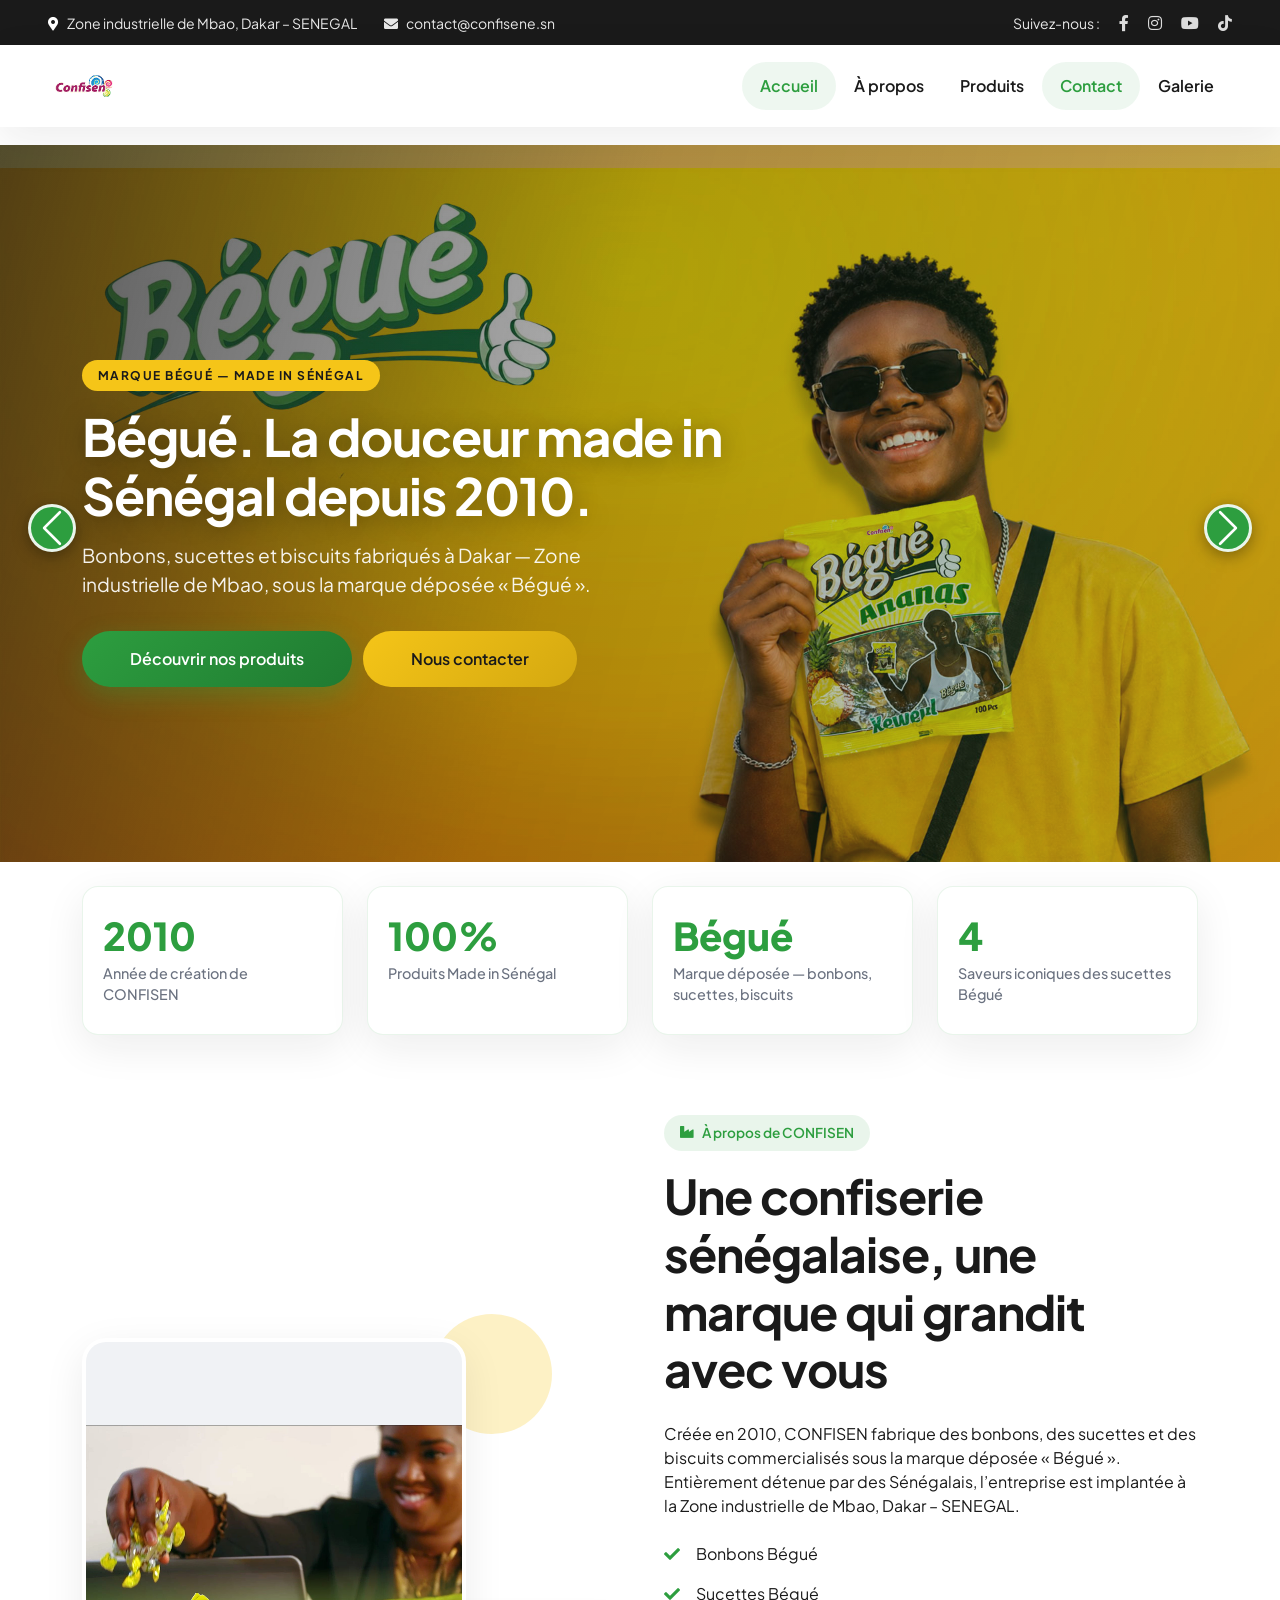
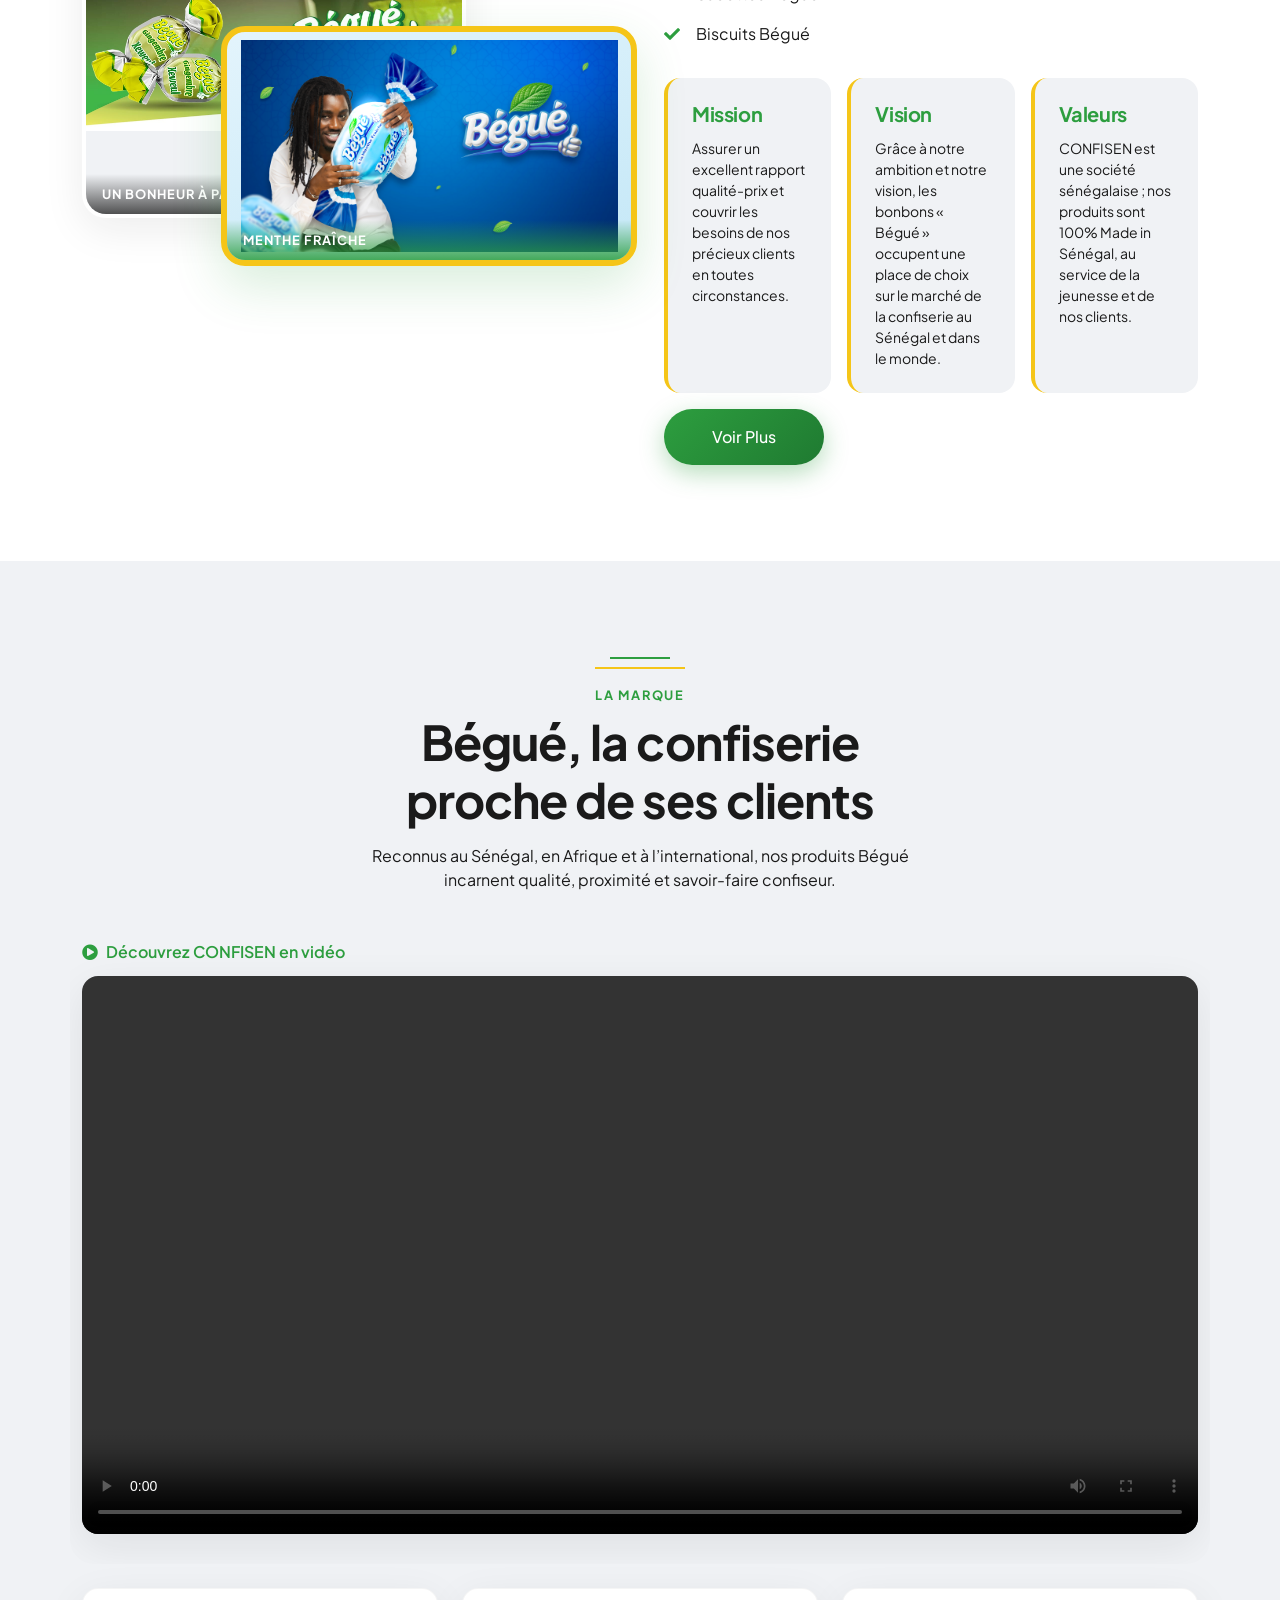
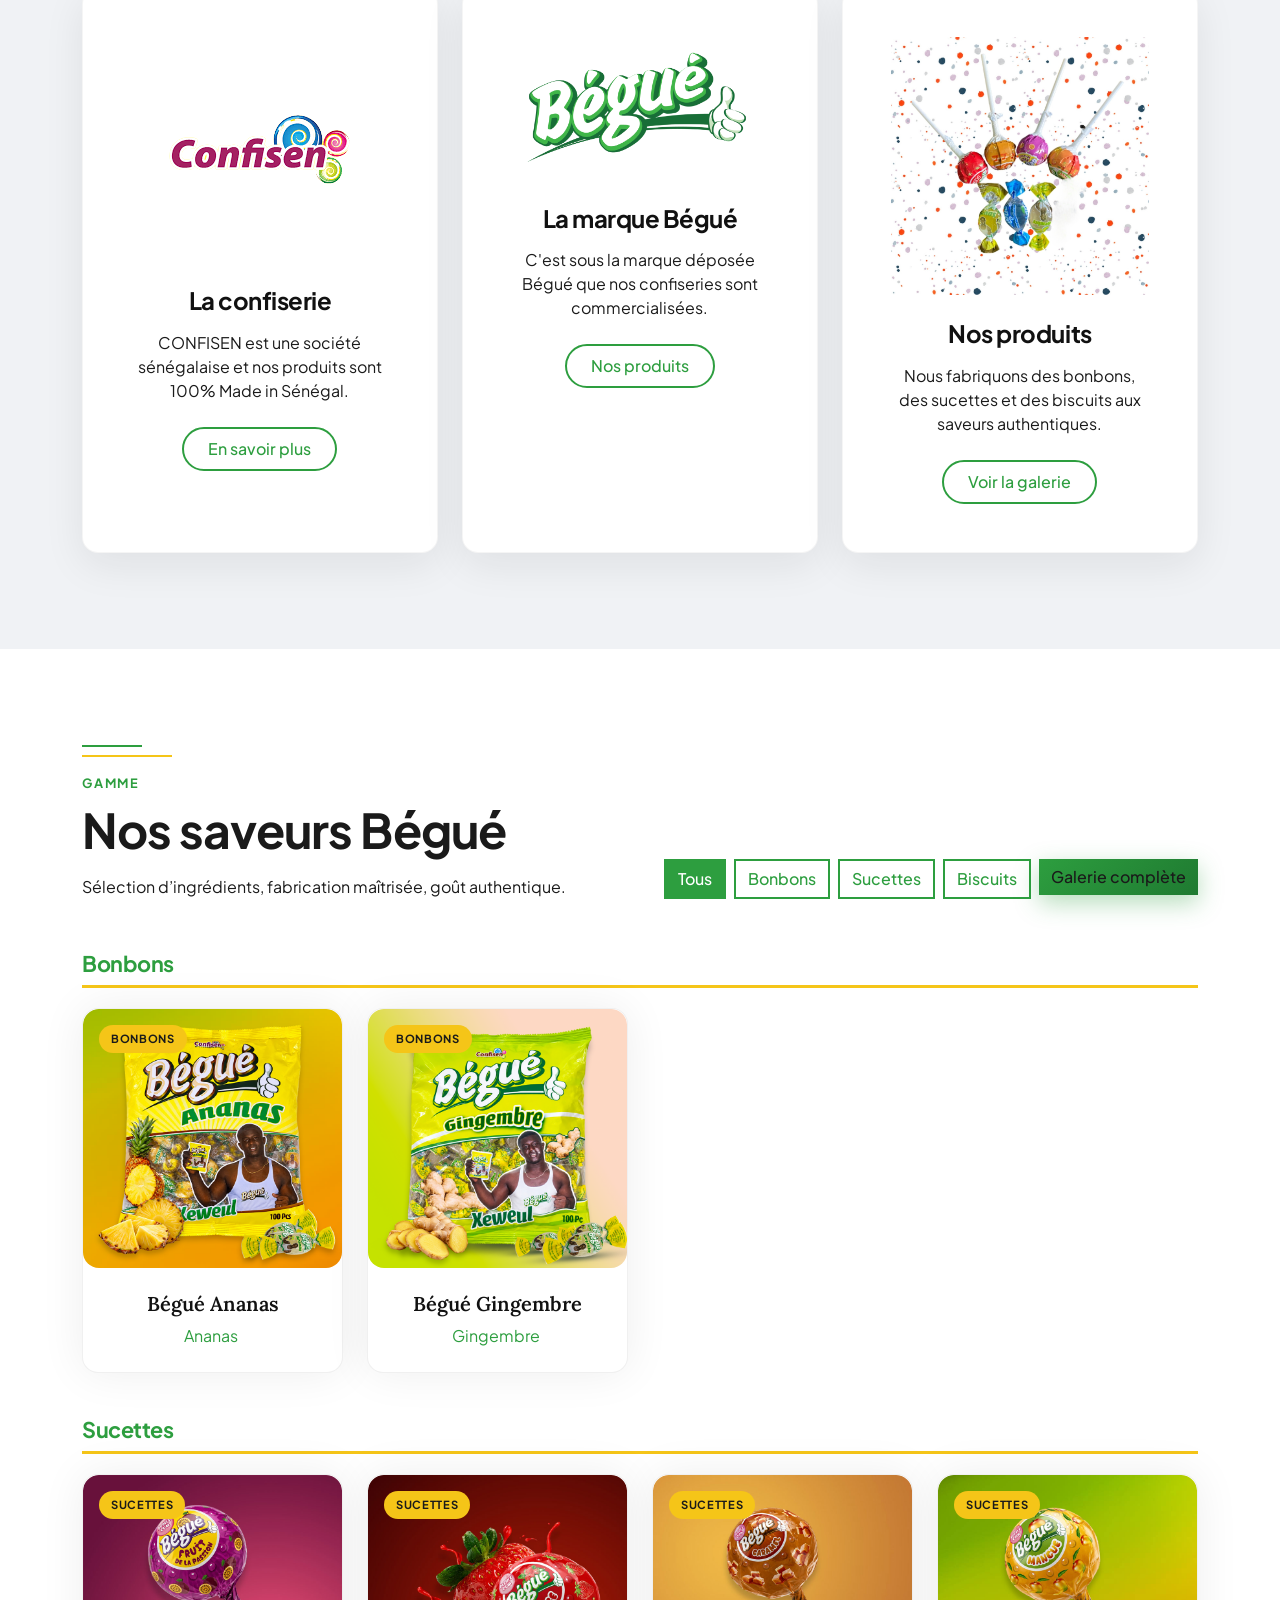
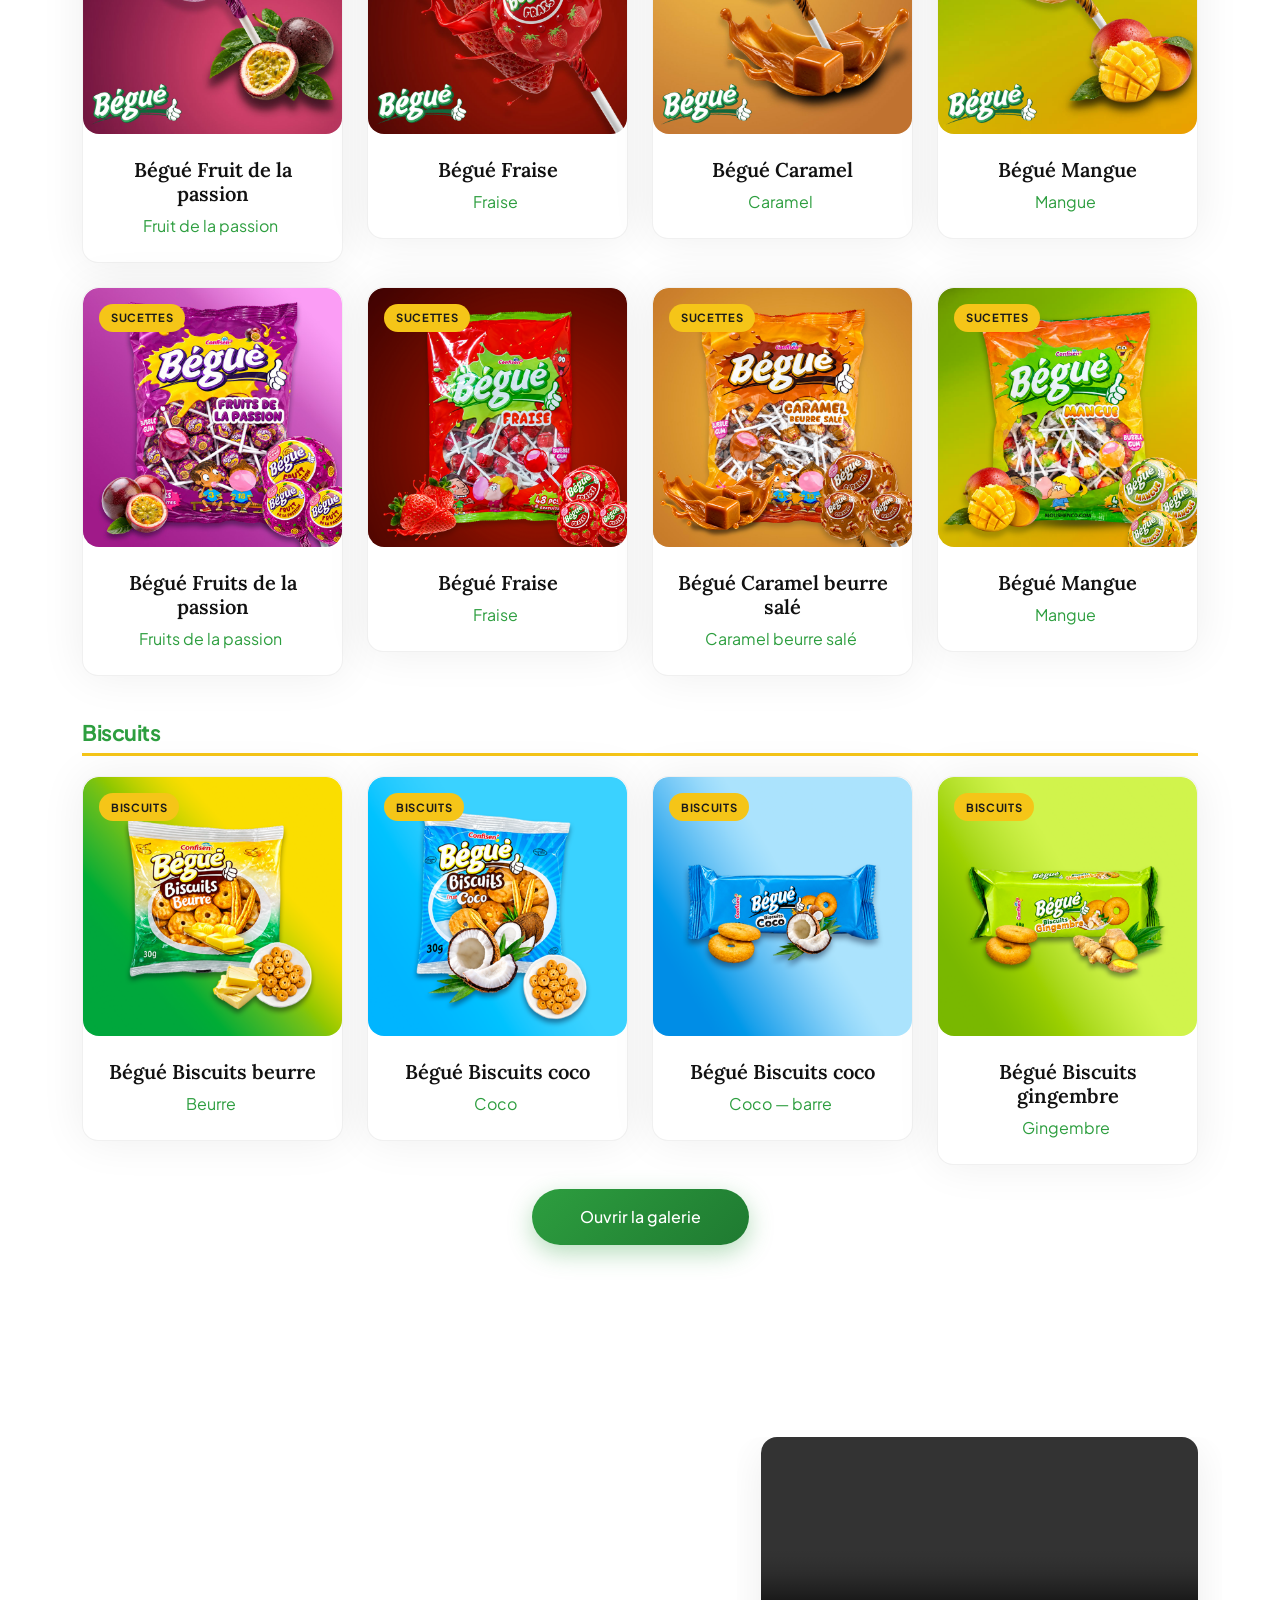
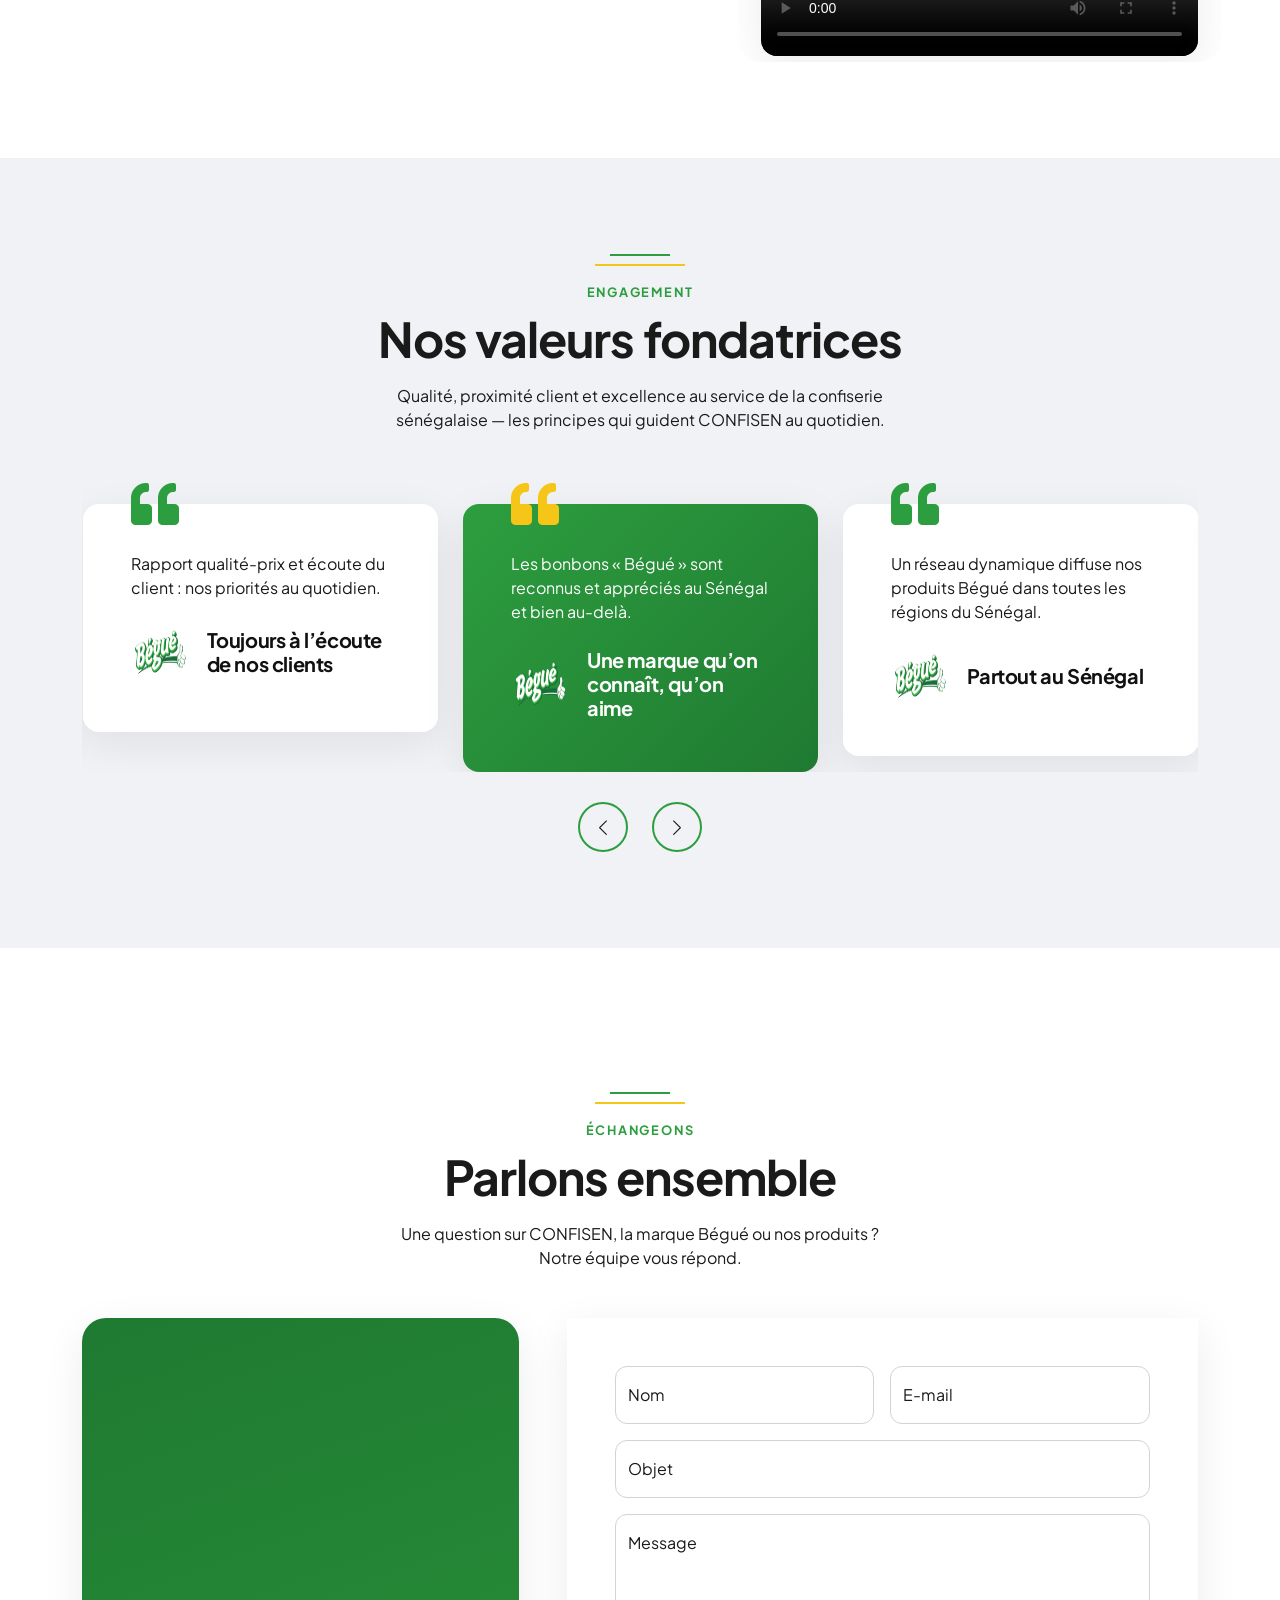
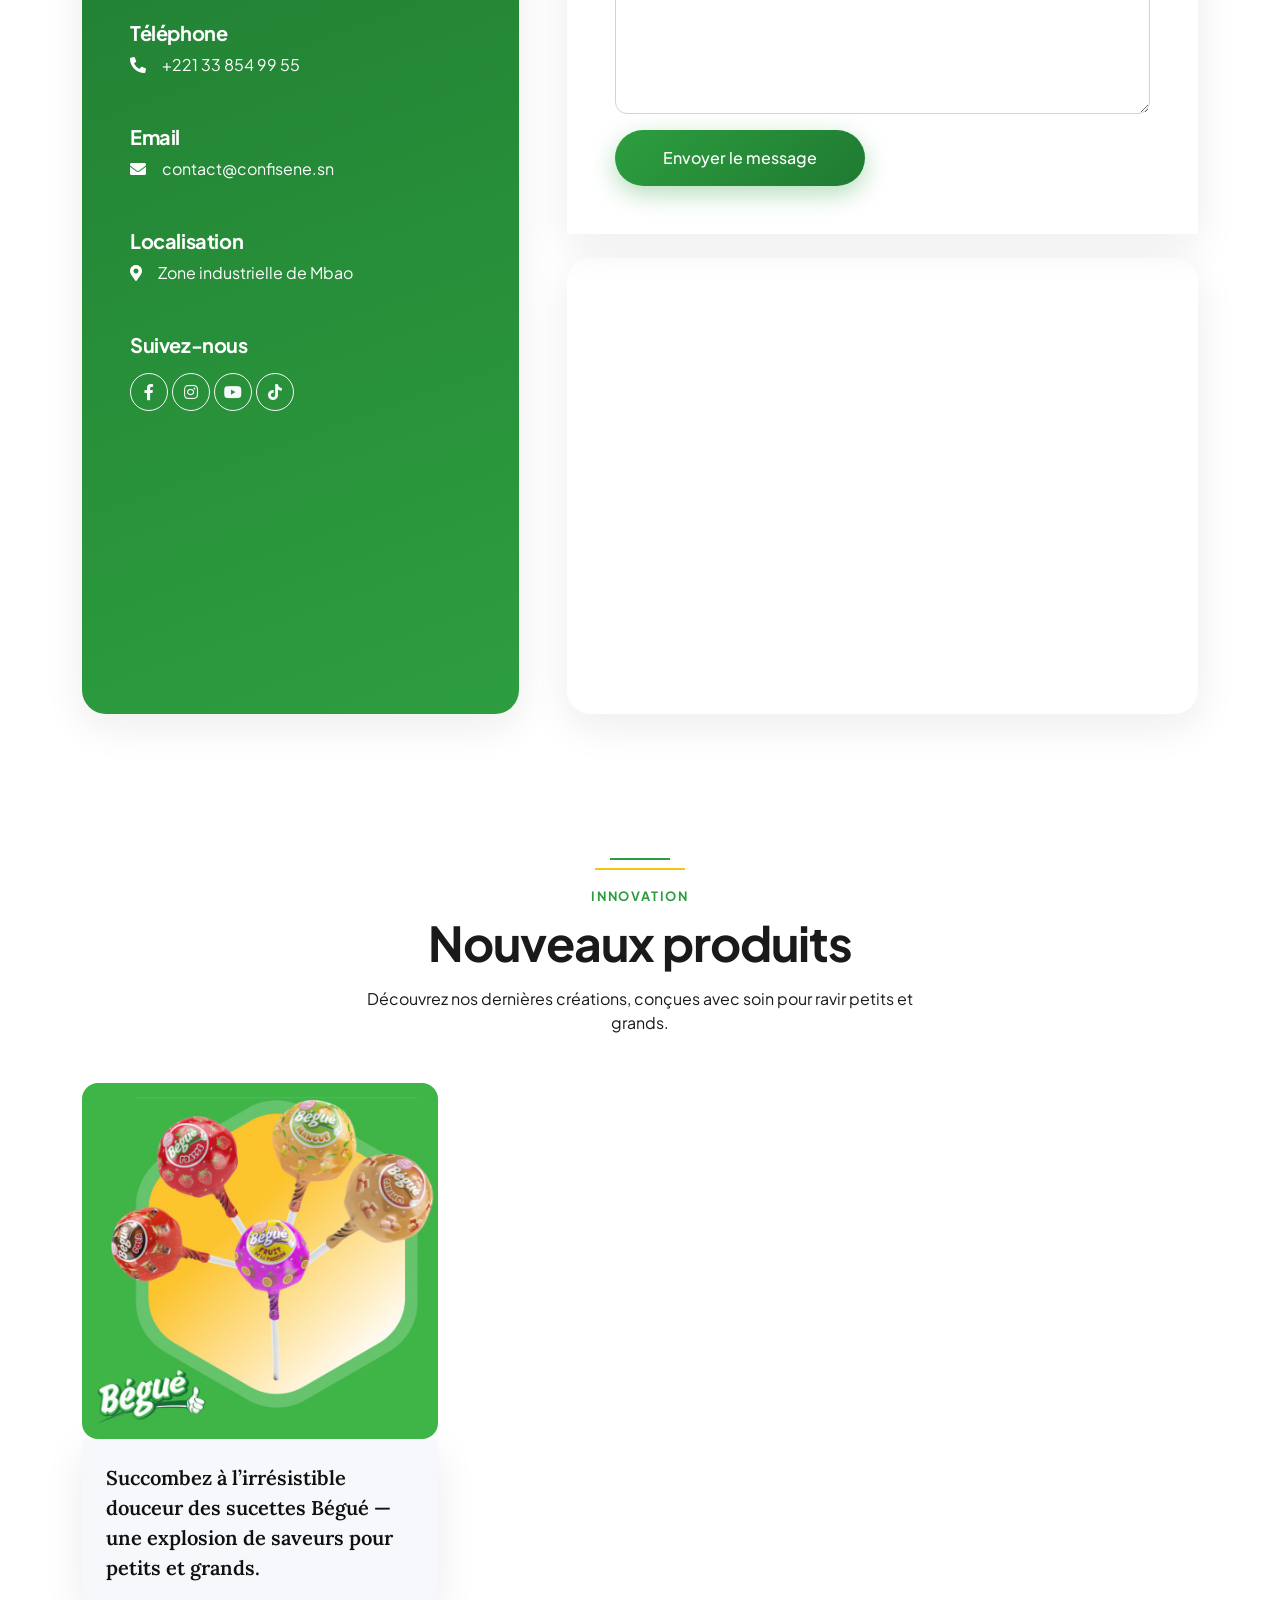
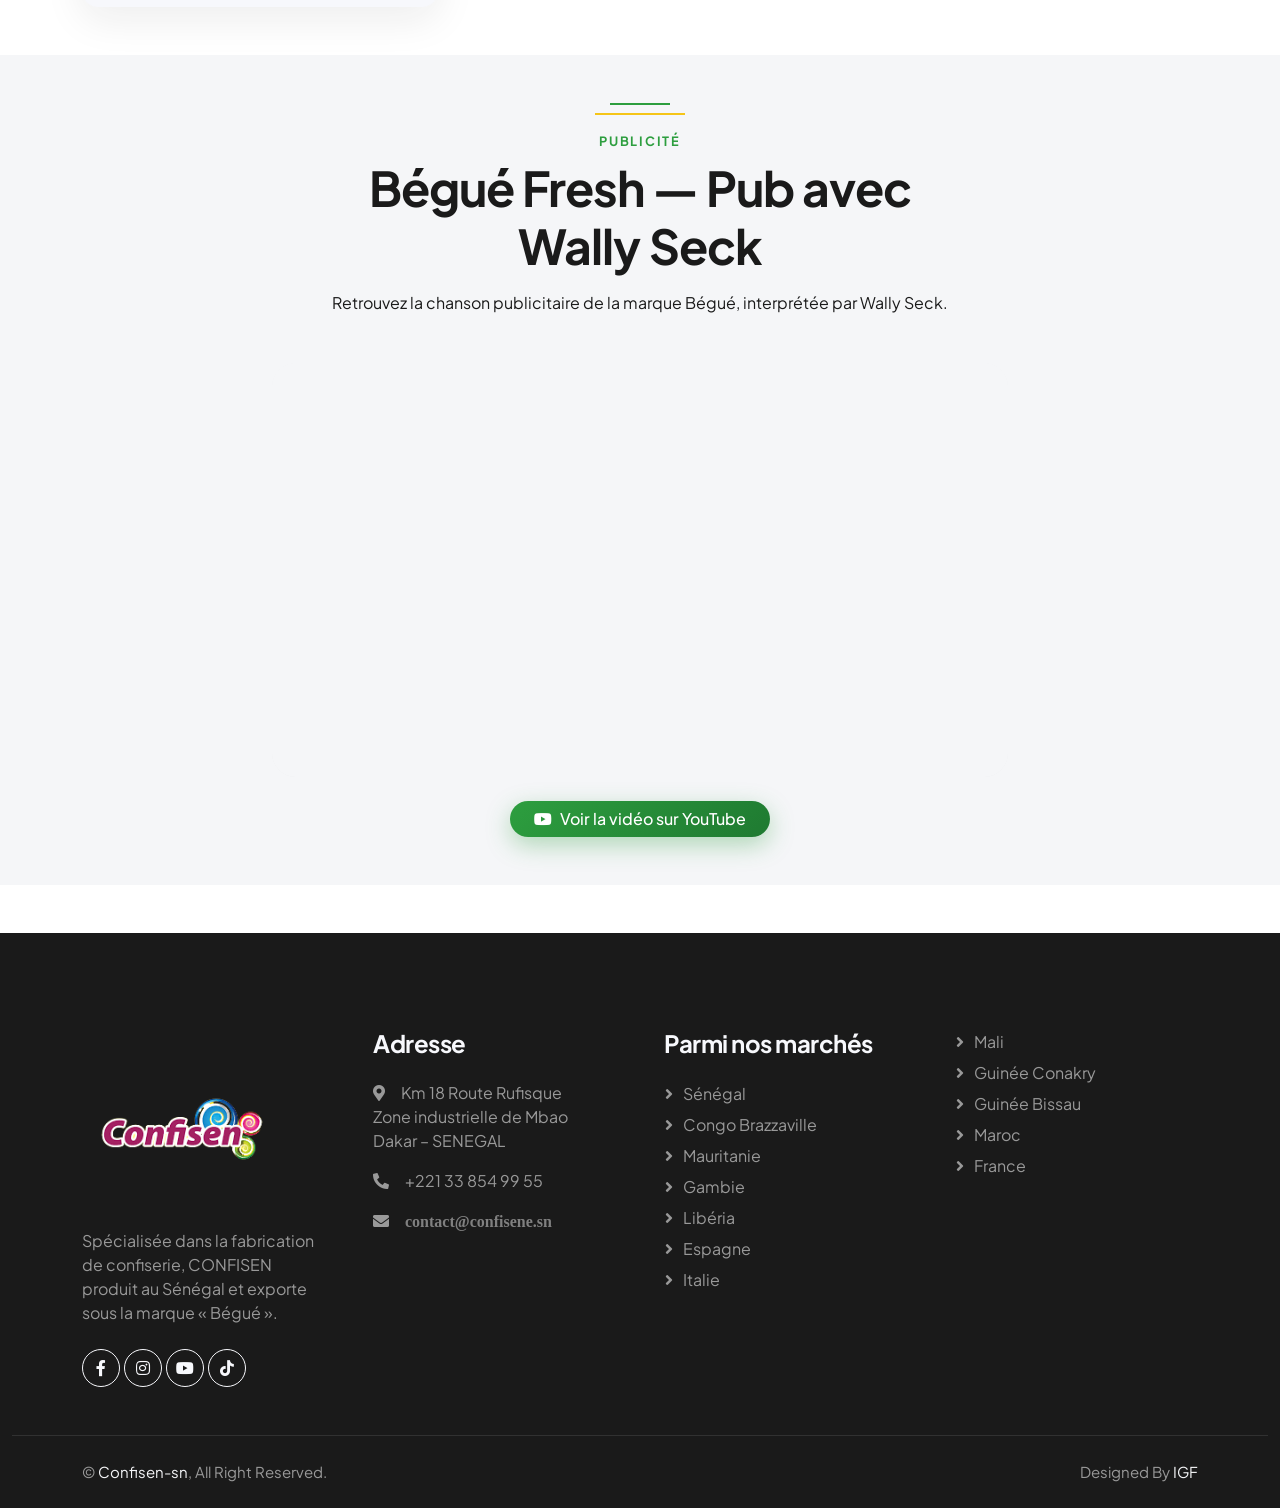
==== commit 44679128: "Remove the menthe and gingembre candy photos from the catalog. Co-authored-by: Cursor <cursoragent@c" ====
--- a/index.html
+++ b/index.html
@@ -364,42 +364,6 @@
                             <div class="col-12 confisene-product-group" data-product-group="bonbons">
                                 <h3 class="confisene-product-group-title">Bonbons</h3>
                                 <div class="row g-4">
-                                    <div class="col-xl-3 col-lg-4 col-md-6">
-                                        <div class="product-item">
-                                            <div class="position-relative bg-light overflow-hidden">
-                                                <span class="confisene-product-badge">Bonbons</span>
-                                                <img class="img-fluid w-100" src="img/produit-menthe.jpg" alt="Bégué Menthe fraîche" loading="lazy" />
-                                            </div>
-                                            <div class="text-center p-4">
-                                                <a class="d-block h5 mb-2" href="galerie/index.html">Bégué Menthe fraîche</a>
-                                                <span class="text-primary me-1">Menthe fraîche</span>
-                                            </div>
-                                        </div>
-                                    </div>
-                                    <div class="col-xl-3 col-lg-4 col-md-6">
-                                        <div class="product-item">
-                                            <div class="position-relative bg-light overflow-hidden">
-                                                <span class="confisene-product-badge">Bonbons</span>
-                                                <img class="img-fluid w-100" src="img/produit-gingembre.jpg" alt="Bégué Gingembre" loading="lazy" />
-                                            </div>
-                                            <div class="text-center p-4">
-                                                <a class="d-block h5 mb-2" href="galerie/index.html">Bégué Gingembre</a>
-                                                <span class="text-primary me-1">Gingembre</span>
-                                            </div>
-                                        </div>
-                                    </div>
-                                    <div class="col-xl-3 col-lg-4 col-md-6">
-                                        <div class="product-item">
-                                            <div class="position-relative bg-light overflow-hidden">
-                                                <span class="confisene-product-badge">Bonbons</span>
-                                                <img class="img-fluid w-100" src="img/gamme-bonbon-menthe.png" alt="Bégué Menthe fraîche" loading="lazy" />
-                                            </div>
-                                            <div class="text-center p-4">
-                                                <a class="d-block h5 mb-2" href="galerie/index.html">Bégué Menthe fraîche</a>
-                                                <span class="text-primary me-1">Menthe fraîche</span>
-                                            </div>
-                                        </div>
-                                    </div>
                                     <div class="col-xl-3 col-lg-4 col-md-6">
                                         <div class="product-item">
                                             <div class="position-relative bg-light overflow-hidden">
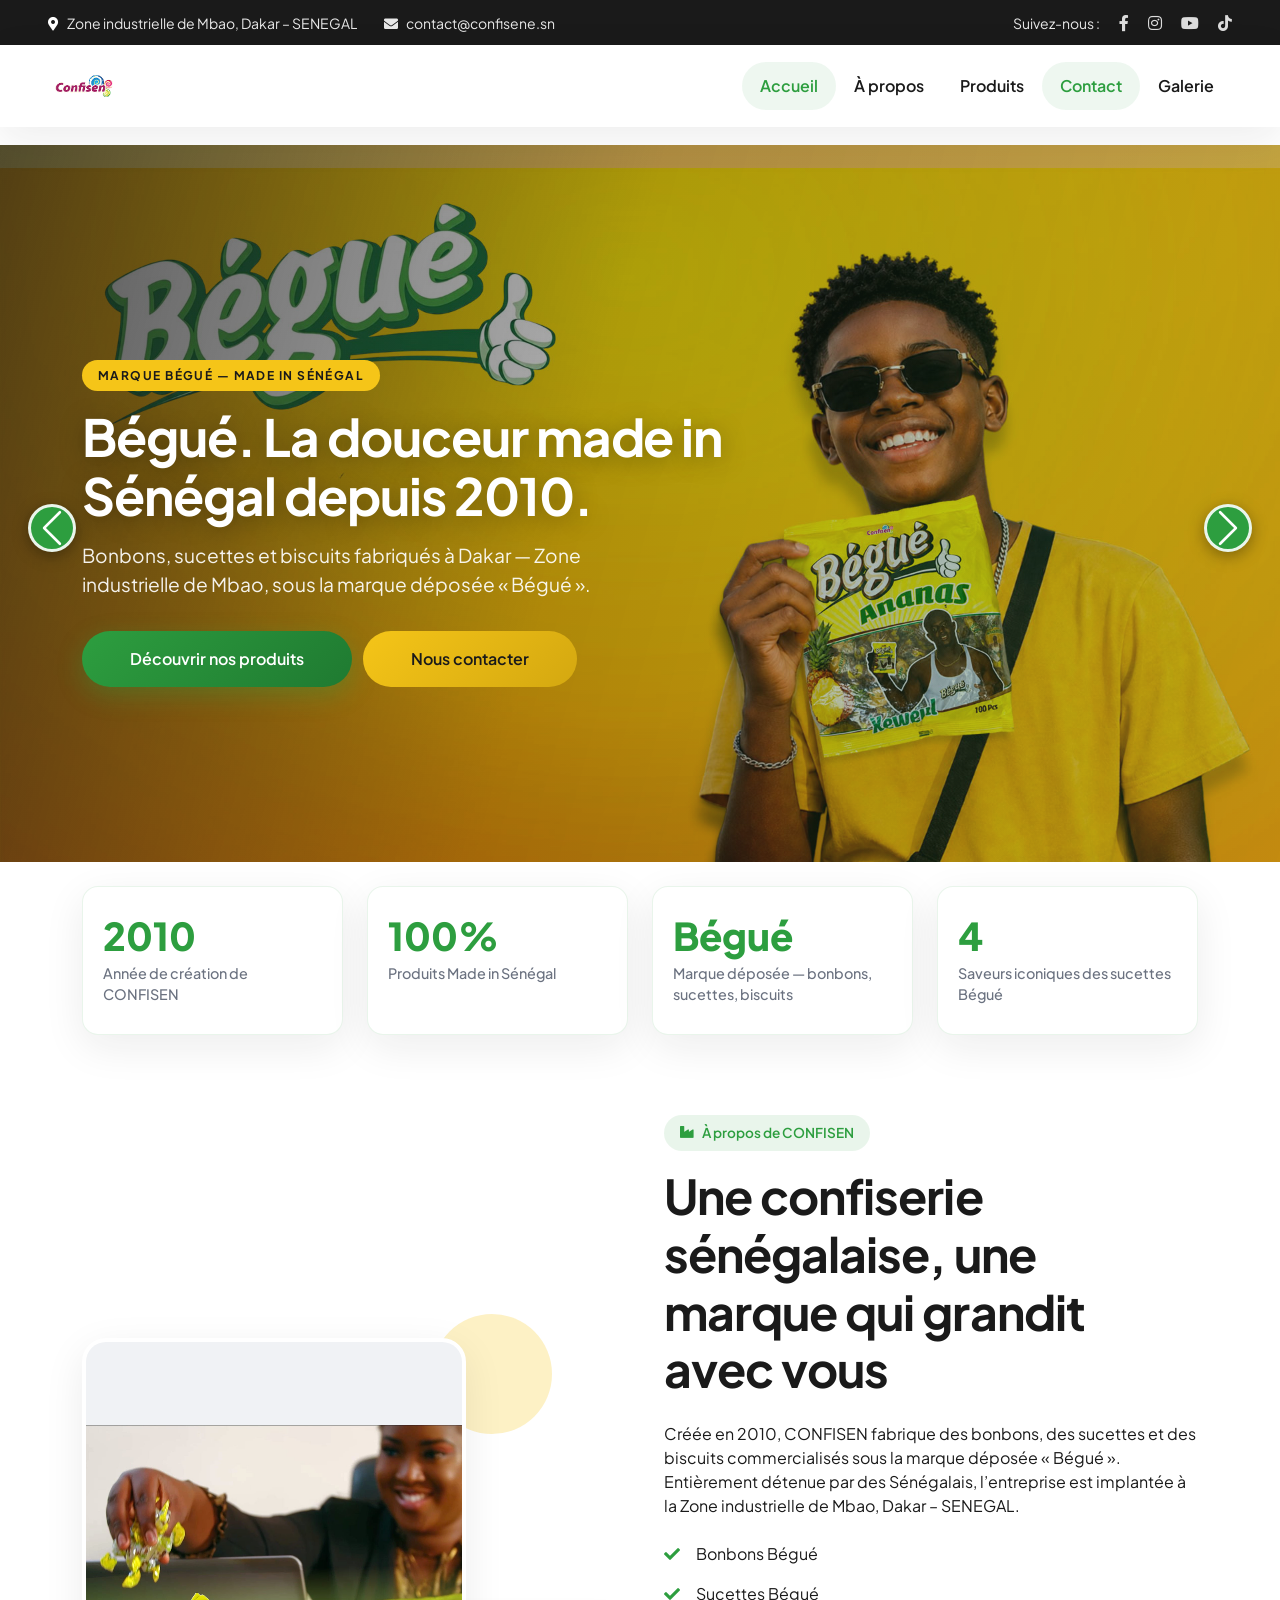
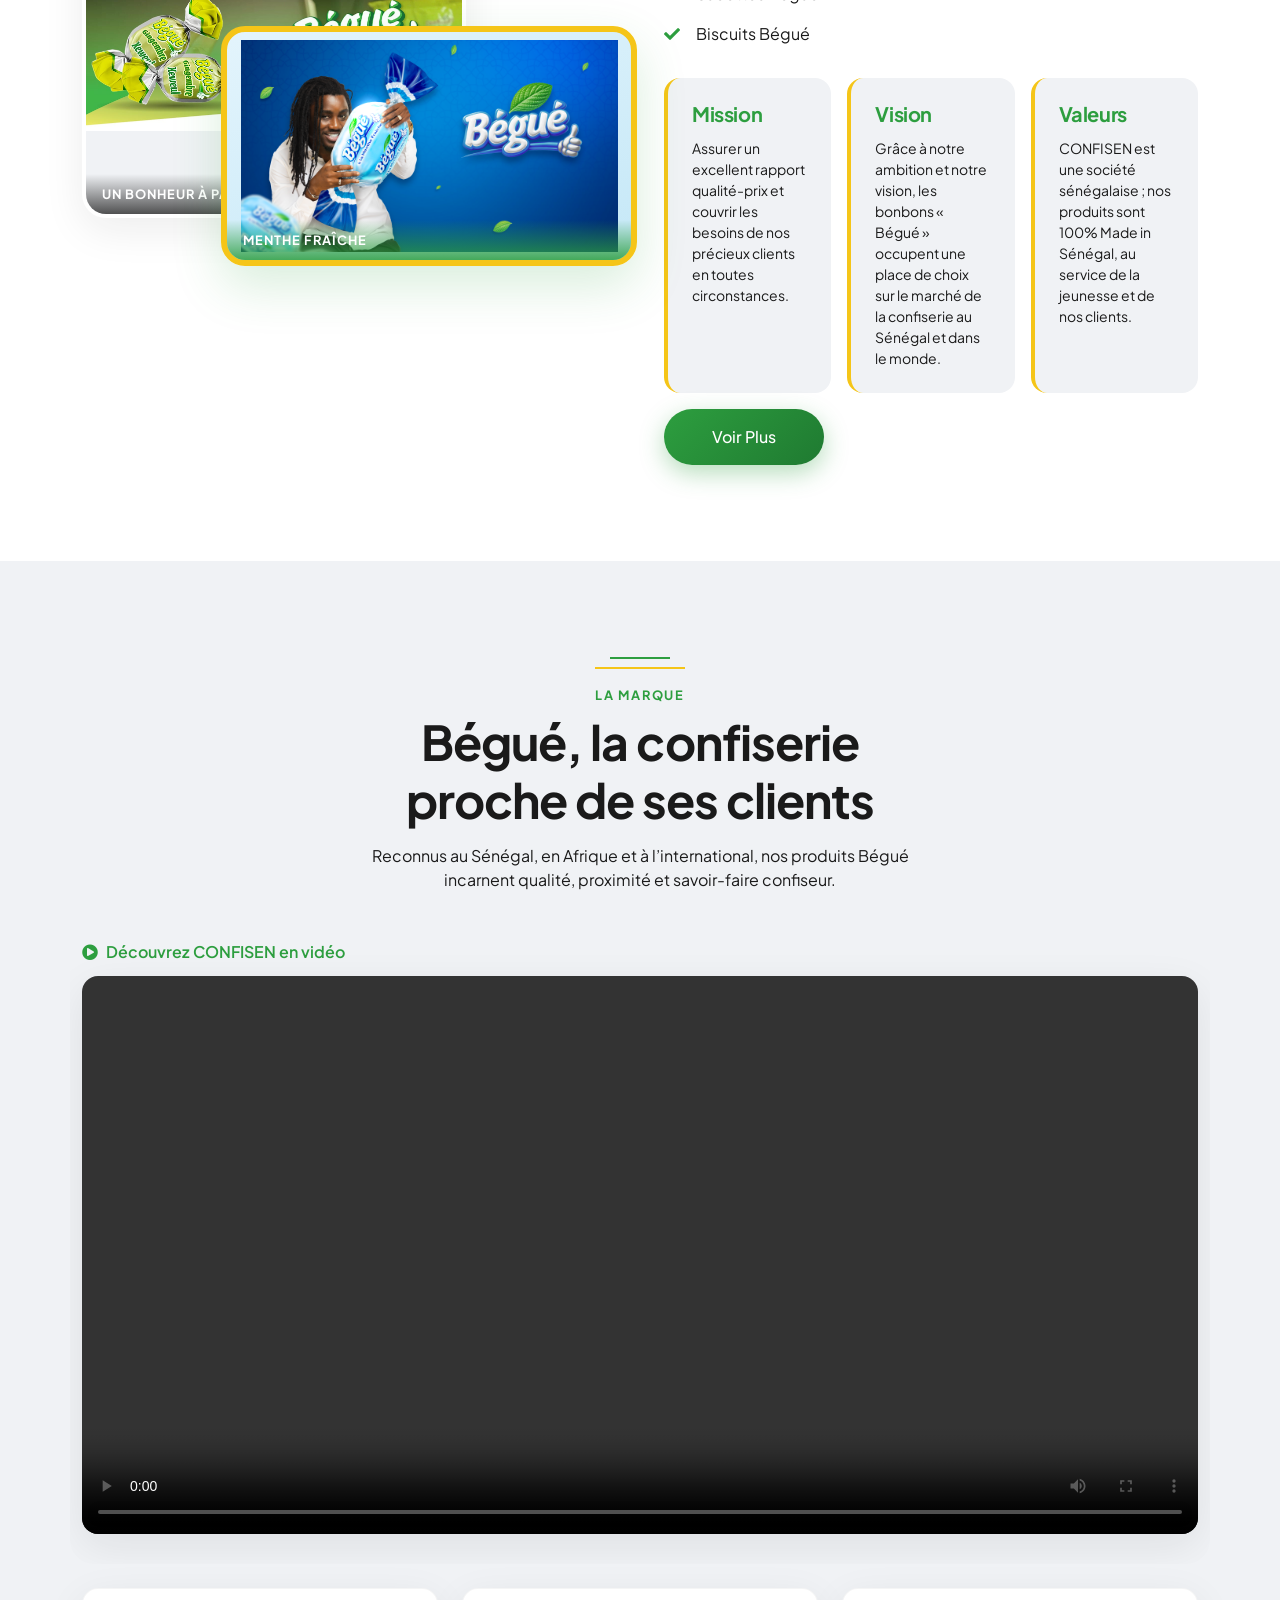
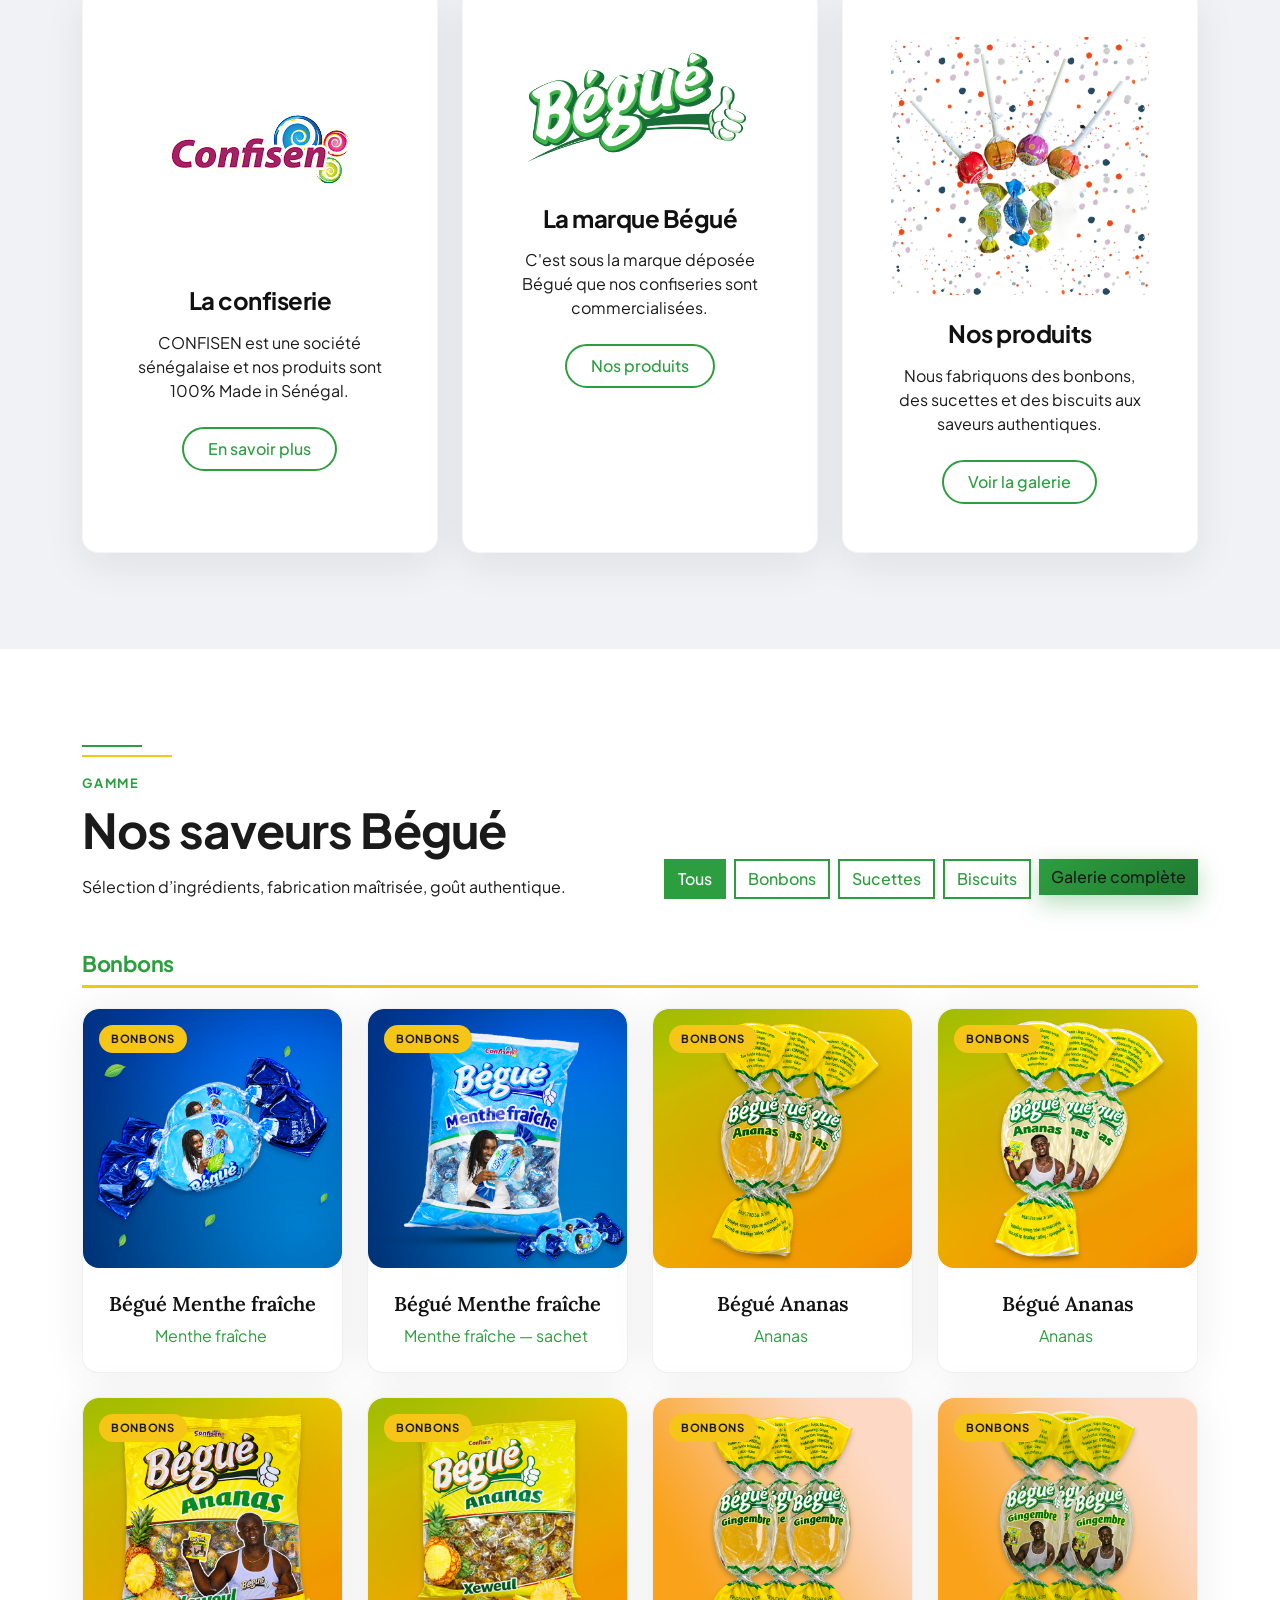
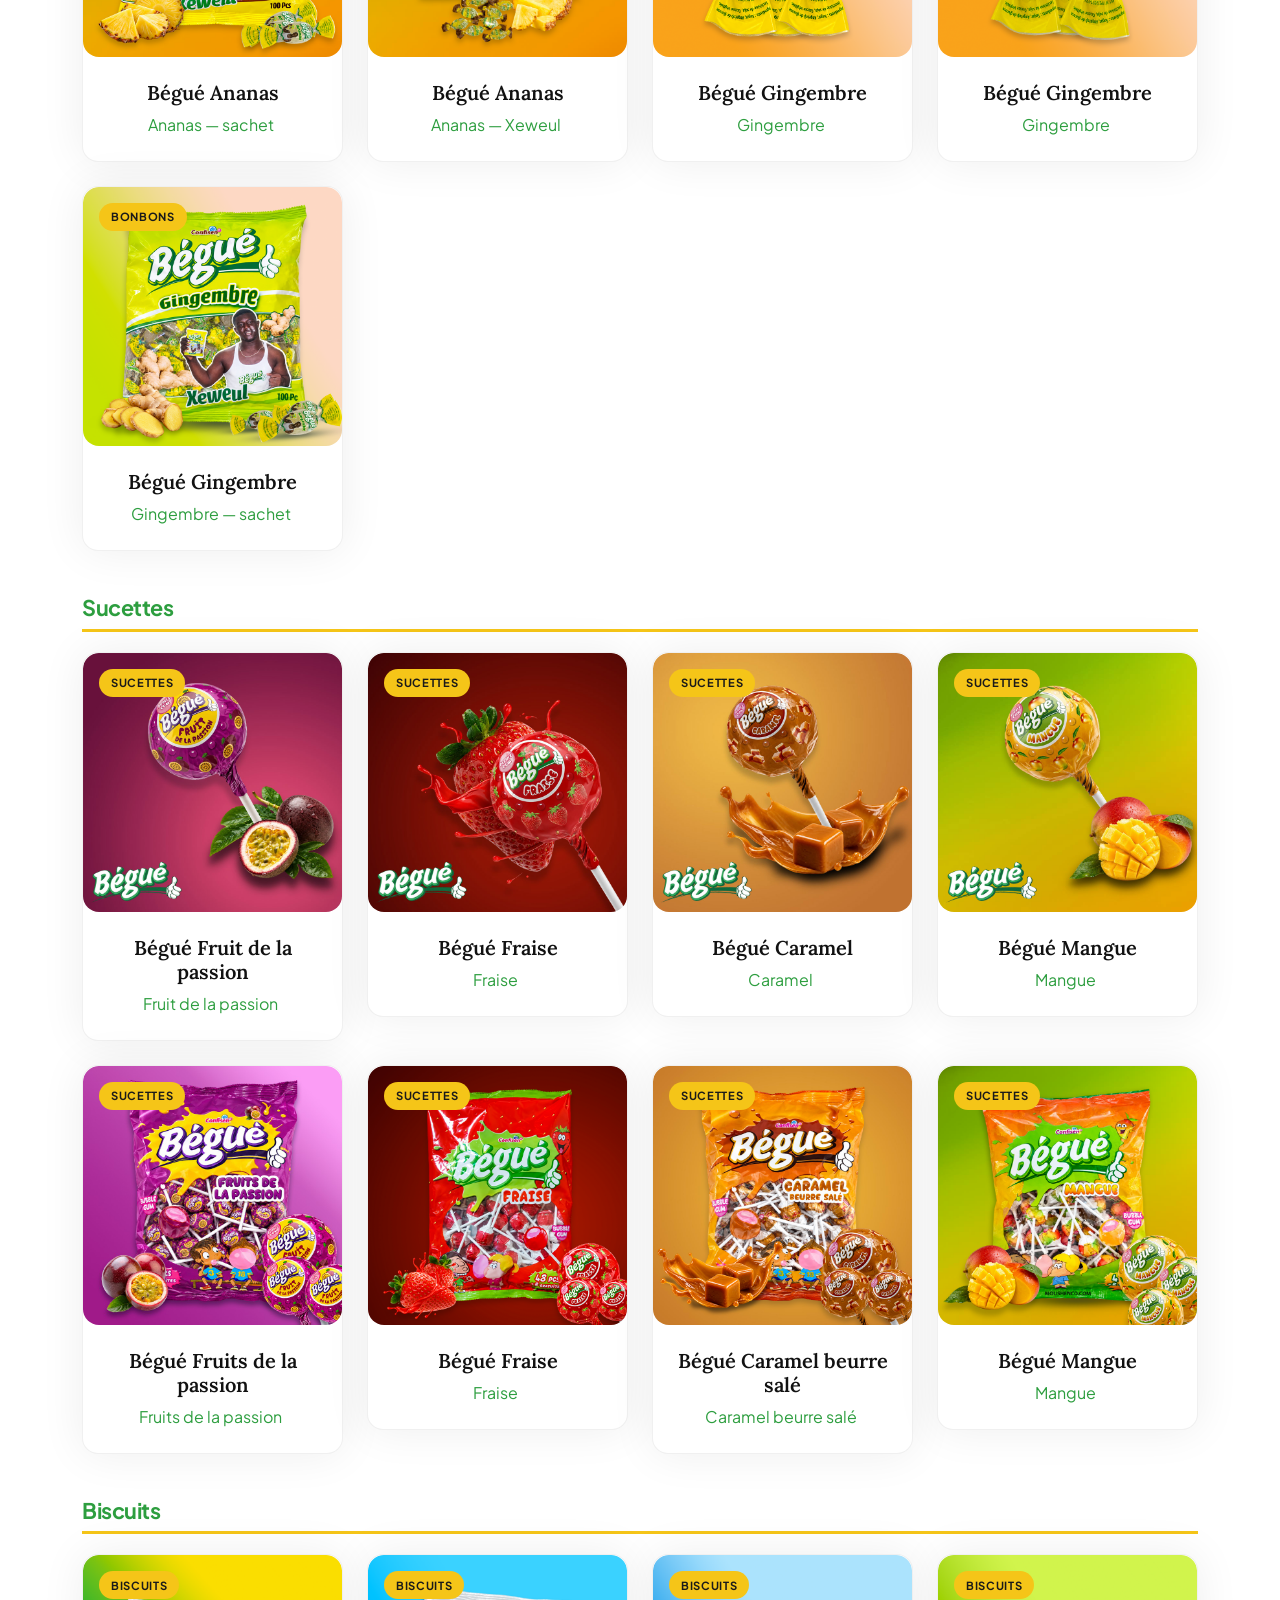
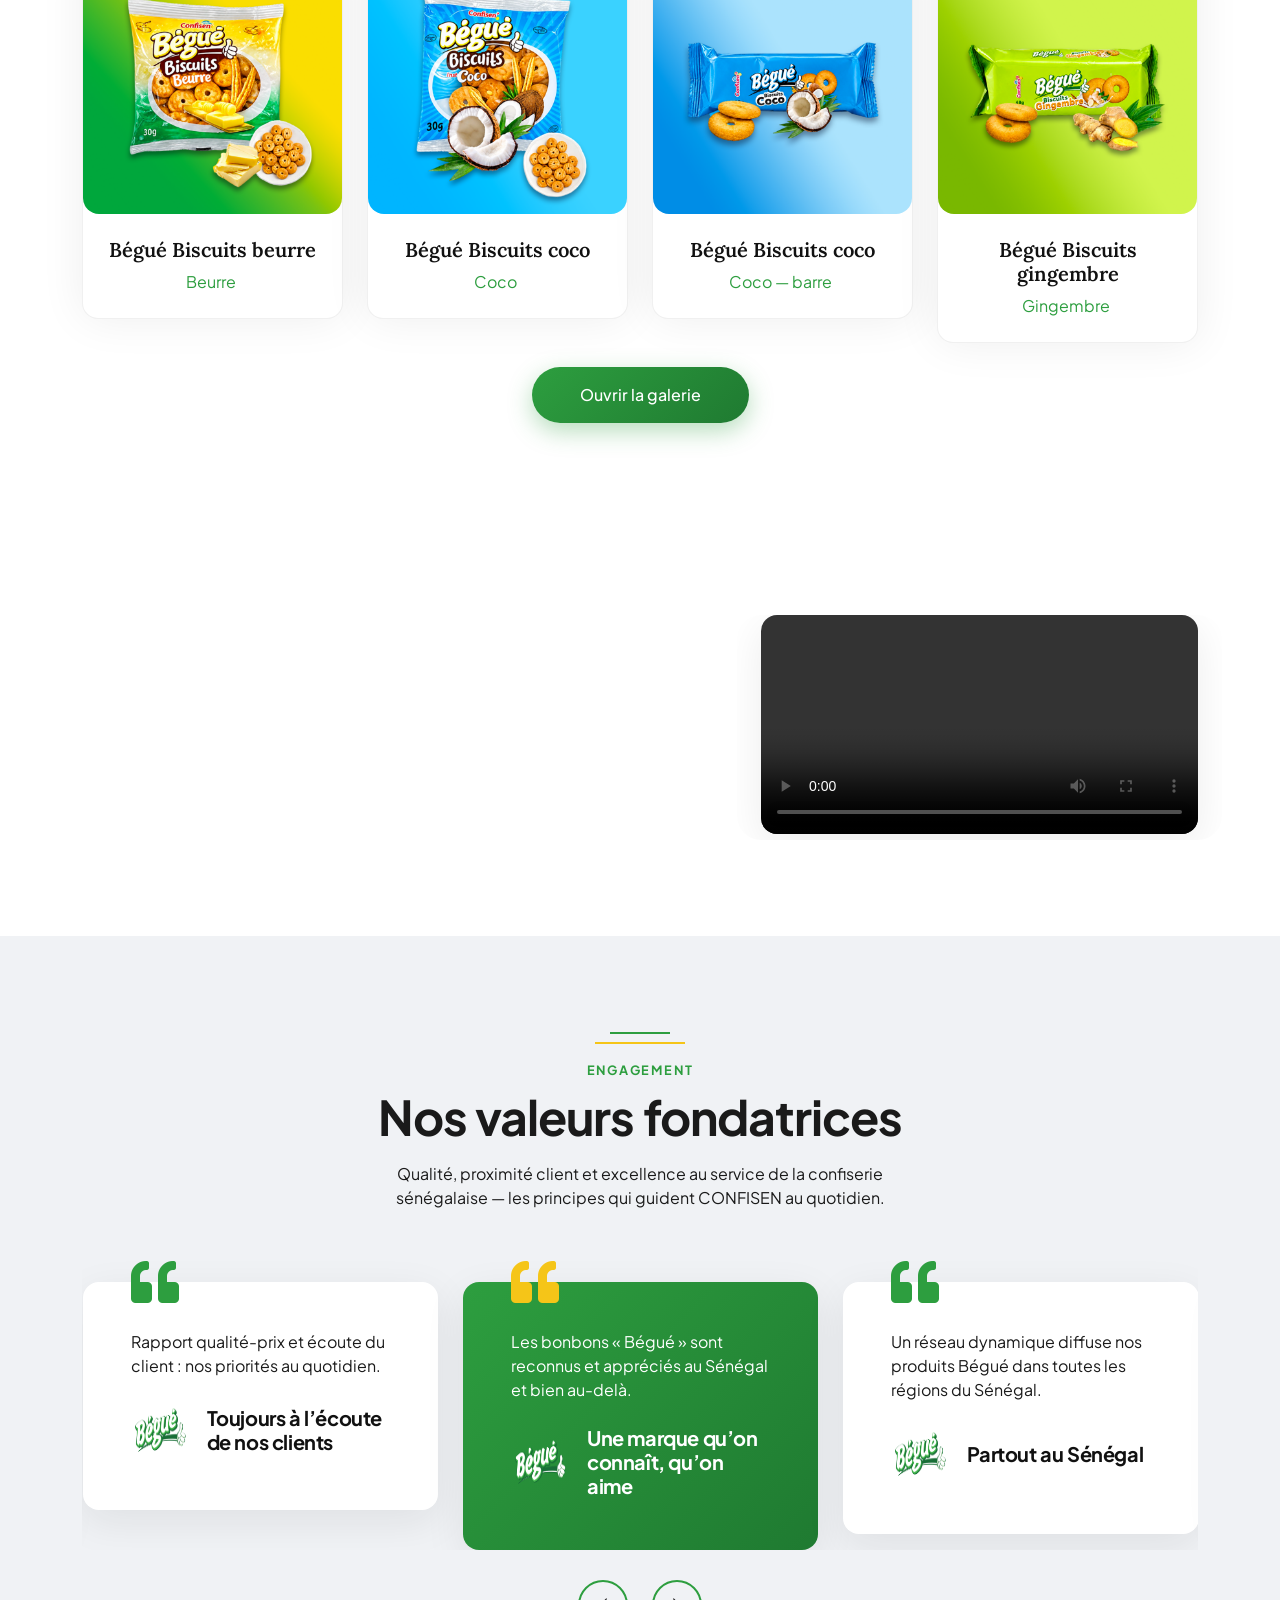
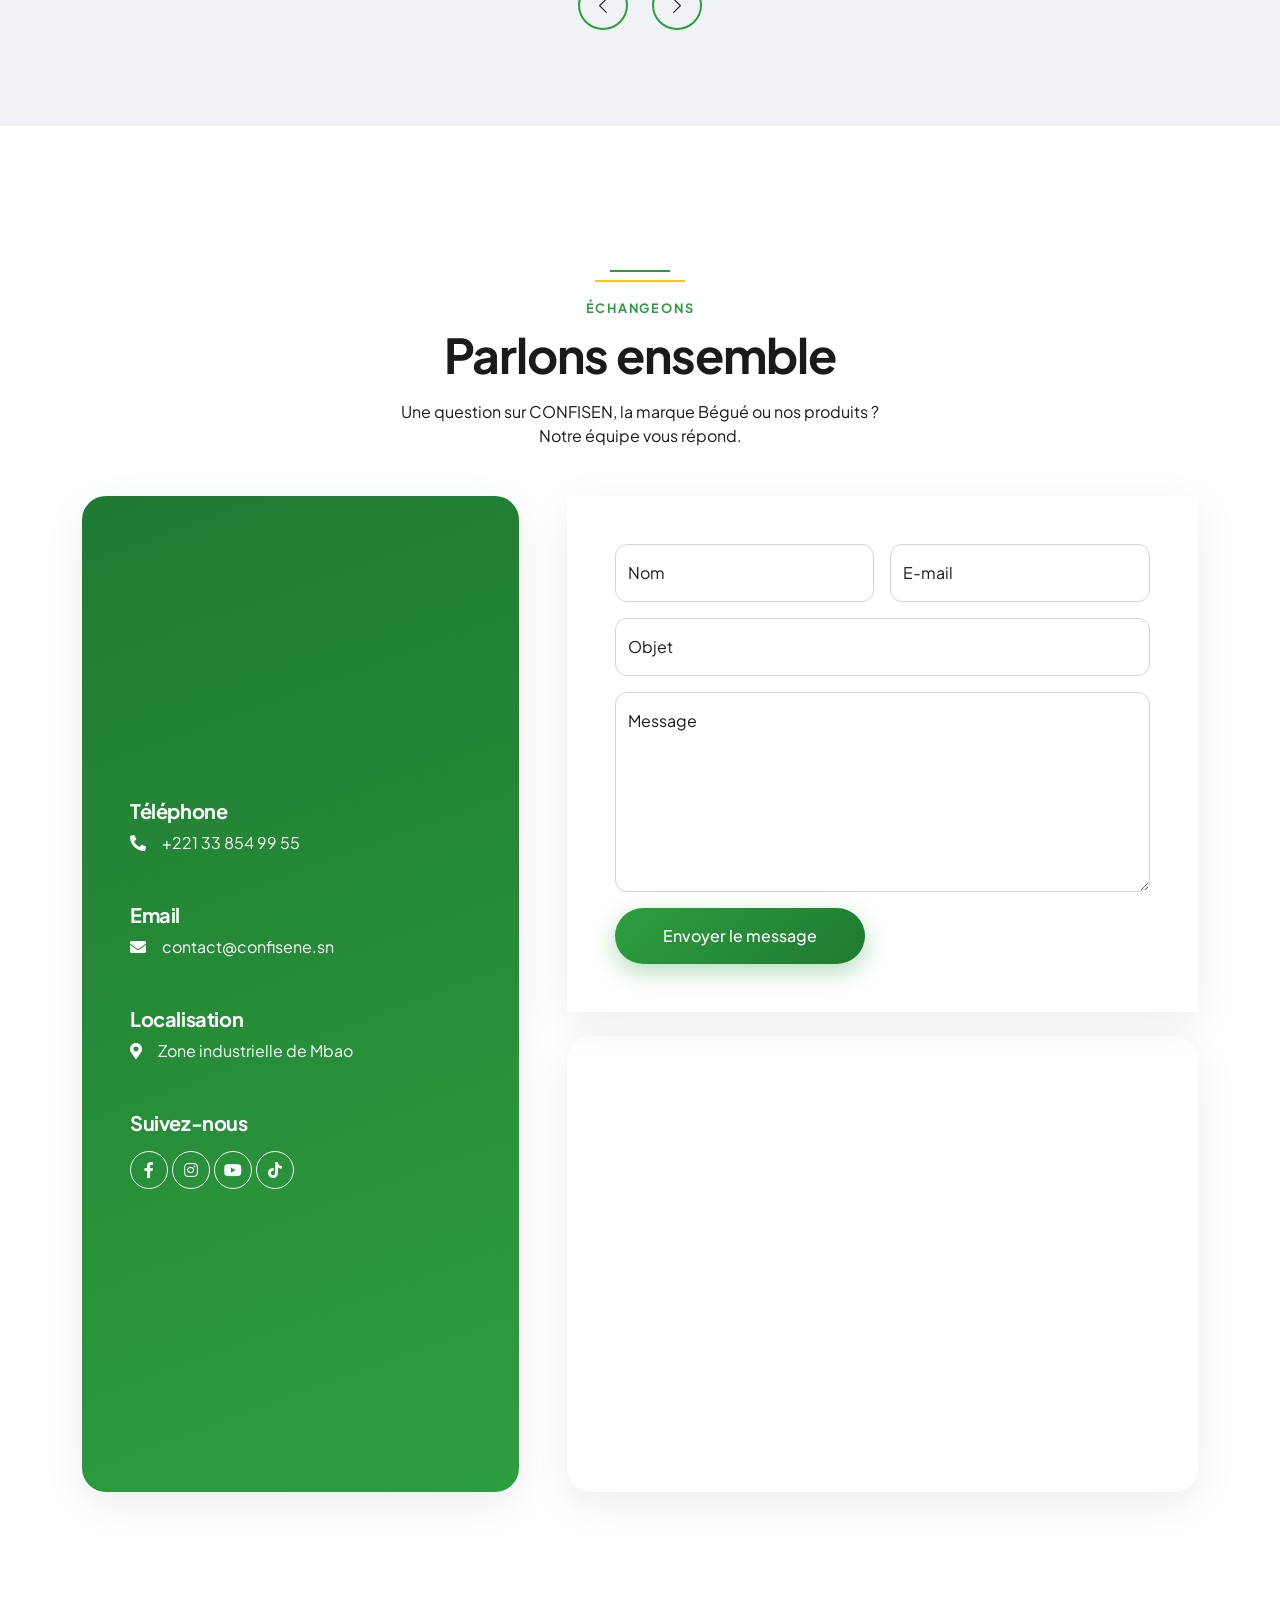
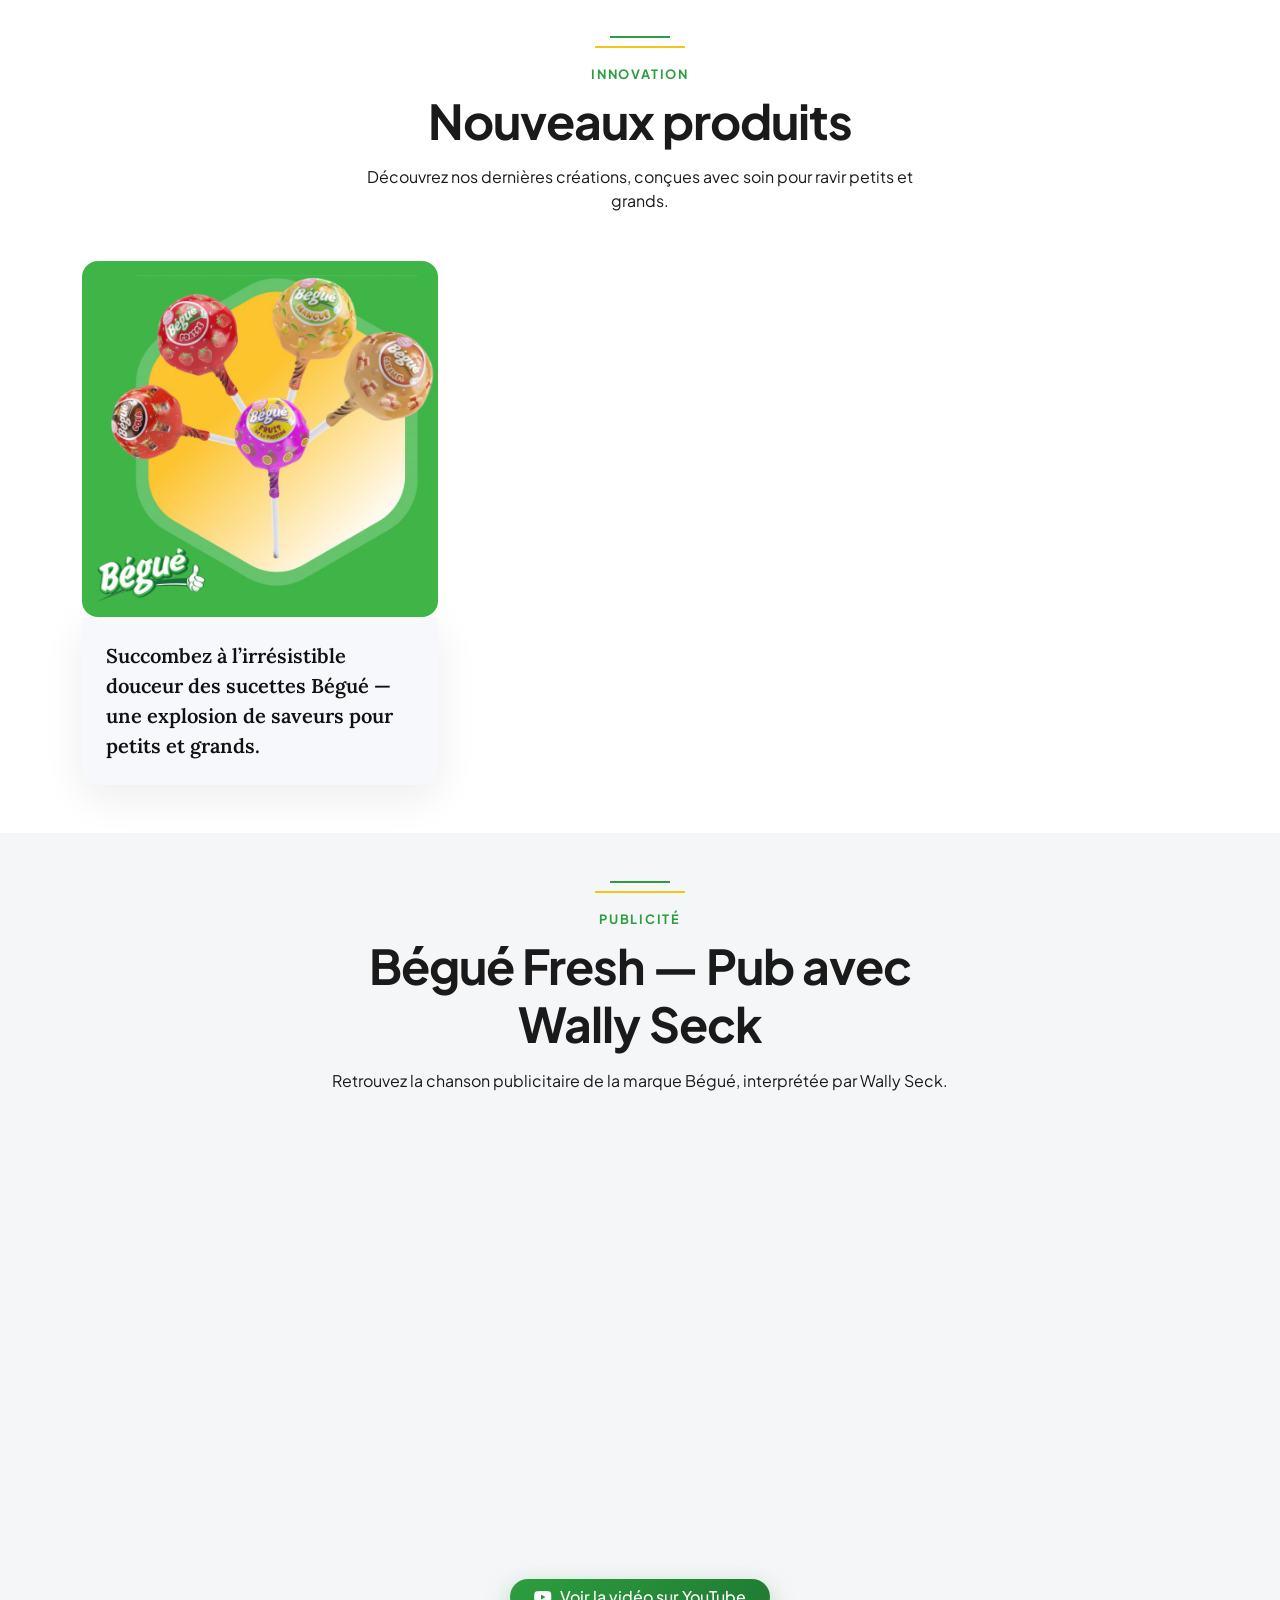
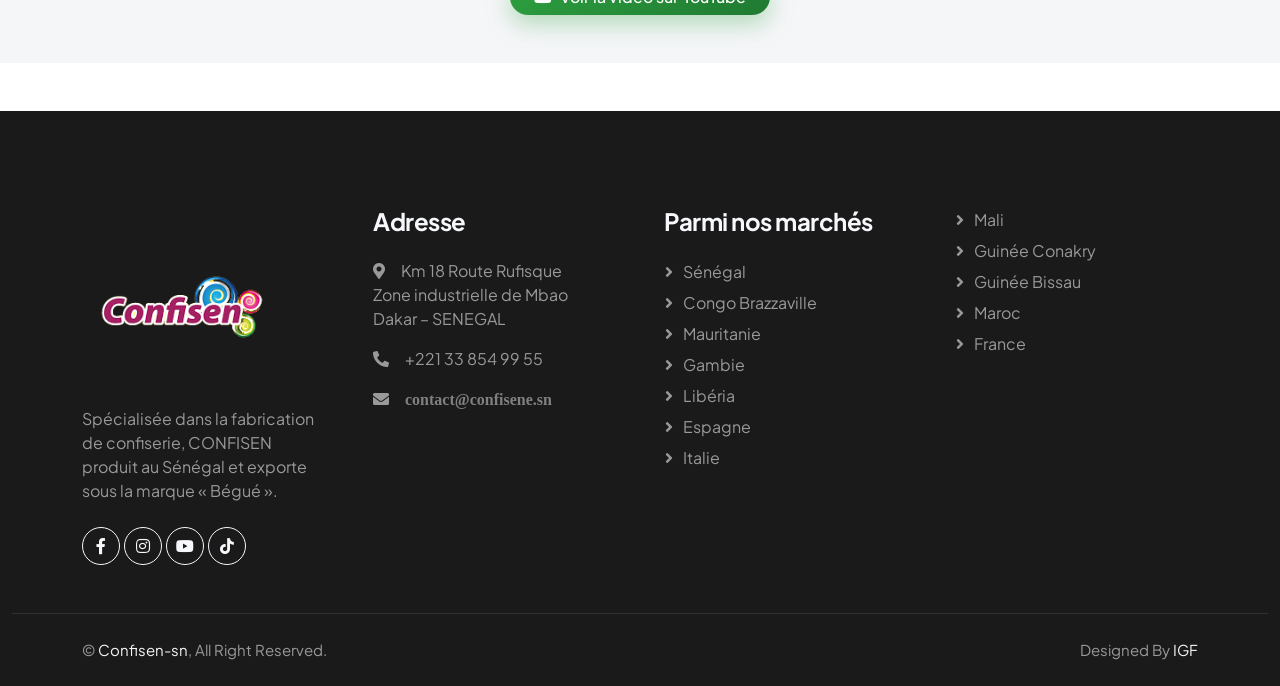
==== commit 4ef39db0: "Add menthe, ananas, and gingembre bonbon photos in their flavor groups. Co-authored-by: Cursor <curs" ====
--- a/index.html
+++ b/index.html
@@ -368,7 +368,31 @@
                                         <div class="product-item">
                                             <div class="position-relative bg-light overflow-hidden">
                                                 <span class="confisene-product-badge">Bonbons</span>
-                                                <img class="img-fluid w-100" src="img/gamme-bonbon-ananas.png" alt="Bégué Ananas" loading="lazy" />
+                                                <img class="img-fluid w-100" src="img/gamme-bonbon-menthe-wally.png" alt="Bégué Menthe fraîche" loading="lazy" />
+                                            </div>
+                                            <div class="text-center p-4">
+                                                <a class="d-block h5 mb-2" href="galerie/index.html">Bégué Menthe fraîche</a>
+                                                <span class="text-primary me-1">Menthe fraîche</span>
+                                            </div>
+                                        </div>
+                                    </div>
+                                    <div class="col-xl-3 col-lg-4 col-md-6">
+                                        <div class="product-item">
+                                            <div class="position-relative bg-light overflow-hidden">
+                                                <span class="confisene-product-badge">Bonbons</span>
+                                                <img class="img-fluid w-100" src="img/gamme-bonbon-menthe-sachet.png" alt="Bégué Menthe fraîche, sachet" loading="lazy" />
+                                            </div>
+                                            <div class="text-center p-4">
+                                                <a class="d-block h5 mb-2" href="galerie/index.html">Bégué Menthe fraîche</a>
+                                                <span class="text-primary me-1">Menthe fraîche — sachet</span>
+                                            </div>
+                                        </div>
+                                    </div>
+                                    <div class="col-xl-3 col-lg-4 col-md-6">
+                                        <div class="product-item">
+                                            <div class="position-relative bg-light overflow-hidden">
+                                                <span class="confisene-product-badge">Bonbons</span>
+                                                <img class="img-fluid w-100" src="img/gamme-bonbon-ananas-nature.png" alt="Bégué Ananas" loading="lazy" />
                                             </div>
                                             <div class="text-center p-4">
                                                 <a class="d-block h5 mb-2" href="galerie/index.html">Bégué Ananas</a>
@@ -380,11 +404,71 @@
                                         <div class="product-item">
                                             <div class="position-relative bg-light overflow-hidden">
                                                 <span class="confisene-product-badge">Bonbons</span>
-                                                <img class="img-fluid w-100" src="img/gamme-bonbon-gingembre.png" alt="Bégué Gingembre" loading="lazy" />
+                                                <img class="img-fluid w-100" src="img/gamme-bonbon-ananas-portrait.png" alt="Bégué Ananas" loading="lazy" />
+                                            </div>
+                                            <div class="text-center p-4">
+                                                <a class="d-block h5 mb-2" href="galerie/index.html">Bégué Ananas</a>
+                                                <span class="text-primary me-1">Ananas</span>
+                                            </div>
+                                        </div>
+                                    </div>
+                                    <div class="col-xl-3 col-lg-4 col-md-6">
+                                        <div class="product-item">
+                                            <div class="position-relative bg-light overflow-hidden">
+                                                <span class="confisene-product-badge">Bonbons</span>
+                                                <img class="img-fluid w-100" src="img/gamme-bonbon-ananas.png" alt="Bégué Ananas" loading="lazy" />
+                                            </div>
+                                            <div class="text-center p-4">
+                                                <a class="d-block h5 mb-2" href="galerie/index.html">Bégué Ananas</a>
+                                                <span class="text-primary me-1">Ananas — sachet</span>
+                                            </div>
+                                        </div>
+                                    </div>
+                                    <div class="col-xl-3 col-lg-4 col-md-6">
+                                        <div class="product-item">
+                                            <div class="position-relative bg-light overflow-hidden">
+                                                <span class="confisene-product-badge">Bonbons</span>
+                                                <img class="img-fluid w-100" src="img/gamme-bonbon-ananas-xeweul.png" alt="Bégué Ananas Xeweul" loading="lazy" />
+                                            </div>
+                                            <div class="text-center p-4">
+                                                <a class="d-block h5 mb-2" href="galerie/index.html">Bégué Ananas</a>
+                                                <span class="text-primary me-1">Ananas — Xeweul</span>
+                                            </div>
+                                        </div>
+                                    </div>
+                                    <div class="col-xl-3 col-lg-4 col-md-6">
+                                        <div class="product-item">
+                                            <div class="position-relative bg-light overflow-hidden">
+                                                <span class="confisene-product-badge">Bonbons</span>
+                                                <img class="img-fluid w-100" src="img/gamme-bonbon-gingembre-nature.png" alt="Bégué Gingembre" loading="lazy" />
                                             </div>
                                             <div class="text-center p-4">
                                                 <a class="d-block h5 mb-2" href="galerie/index.html">Bégué Gingembre</a>
                                                 <span class="text-primary me-1">Gingembre</span>
+                                            </div>
+                                        </div>
+                                    </div>
+                                    <div class="col-xl-3 col-lg-4 col-md-6">
+                                        <div class="product-item">
+                                            <div class="position-relative bg-light overflow-hidden">
+                                                <span class="confisene-product-badge">Bonbons</span>
+                                                <img class="img-fluid w-100" src="img/gamme-bonbon-gingembre-portrait.png" alt="Bégué Gingembre" loading="lazy" />
+                                            </div>
+                                            <div class="text-center p-4">
+                                                <a class="d-block h5 mb-2" href="galerie/index.html">Bégué Gingembre</a>
+                                                <span class="text-primary me-1">Gingembre</span>
+                                            </div>
+                                        </div>
+                                    </div>
+                                    <div class="col-xl-3 col-lg-4 col-md-6">
+                                        <div class="product-item">
+                                            <div class="position-relative bg-light overflow-hidden">
+                                                <span class="confisene-product-badge">Bonbons</span>
+                                                <img class="img-fluid w-100" src="img/gamme-bonbon-gingembre.png" alt="Bégué Gingembre" loading="lazy" />
+                                            </div>
+                                            <div class="text-center p-4">
+                                                <a class="d-block h5 mb-2" href="galerie/index.html">Bégué Gingembre</a>
+                                                <span class="text-primary me-1">Gingembre — sachet</span>
                                             </div>
                                         </div>
                                     </div>
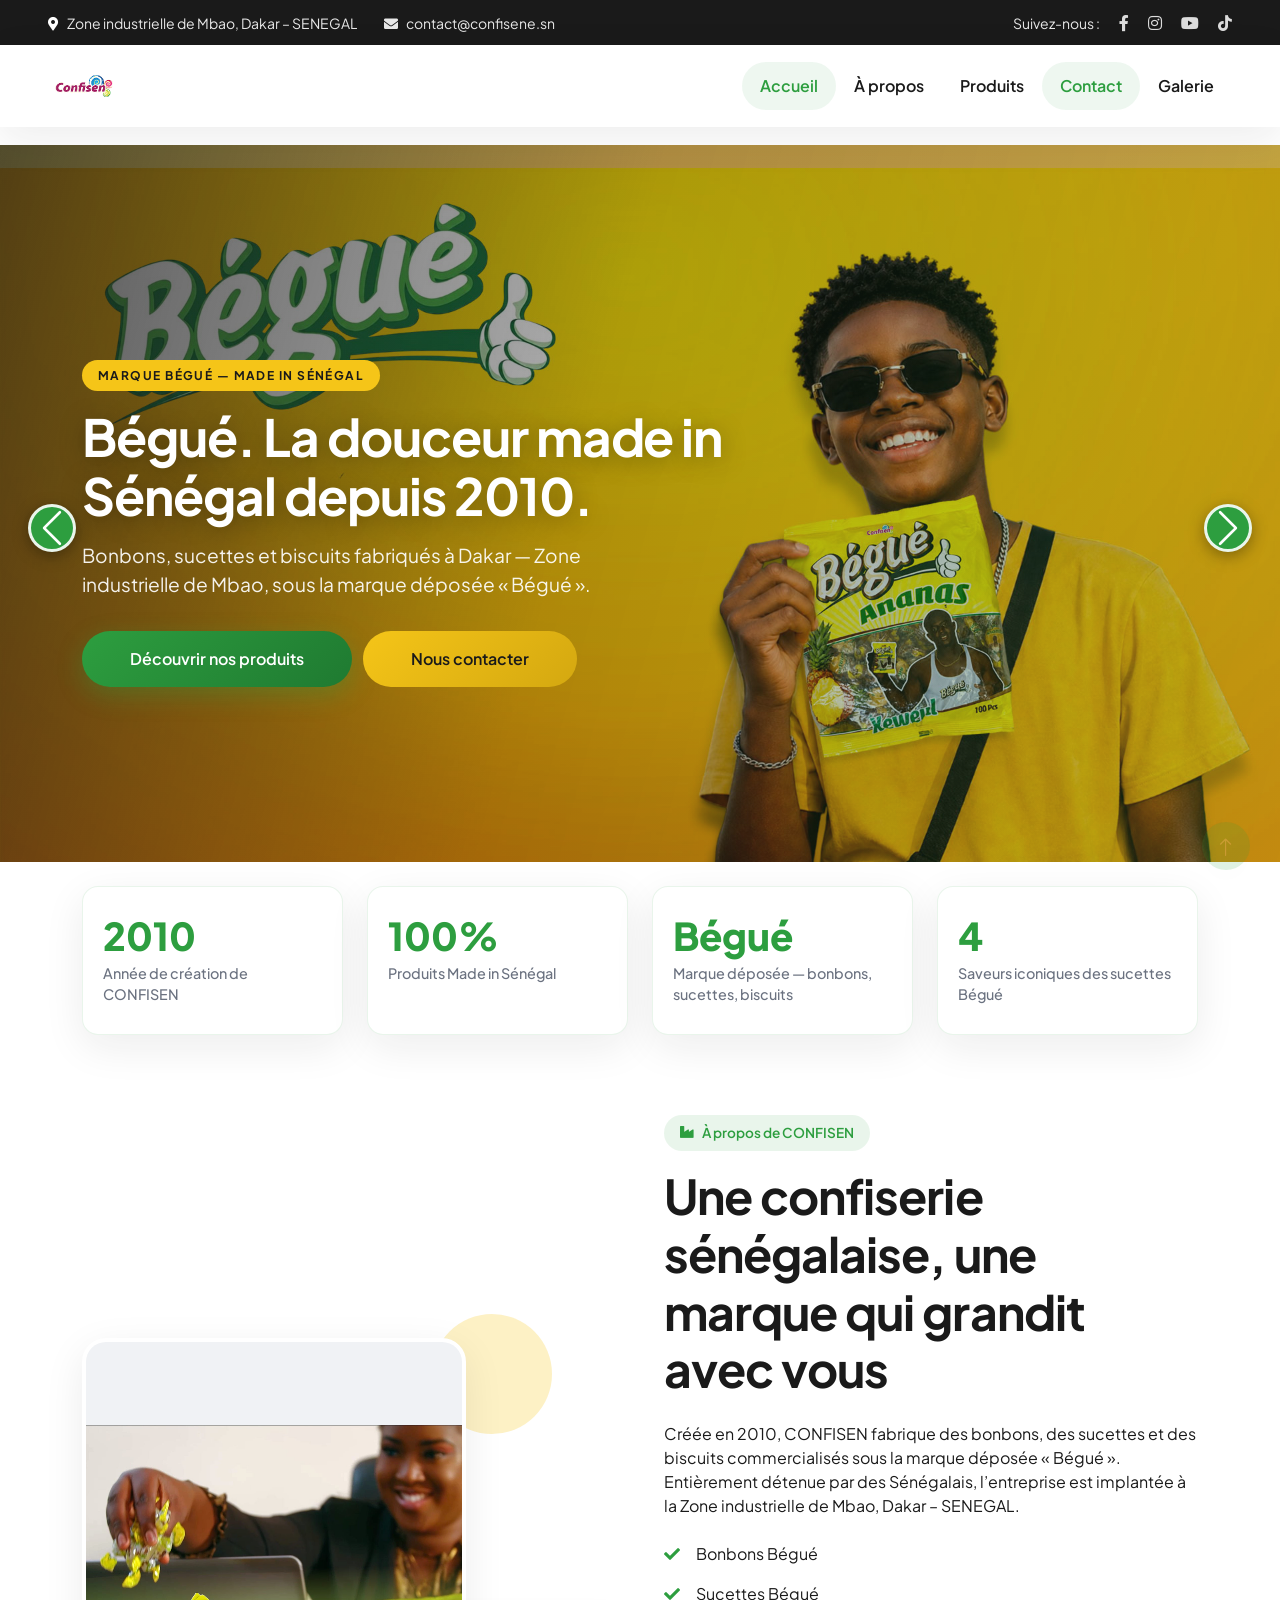
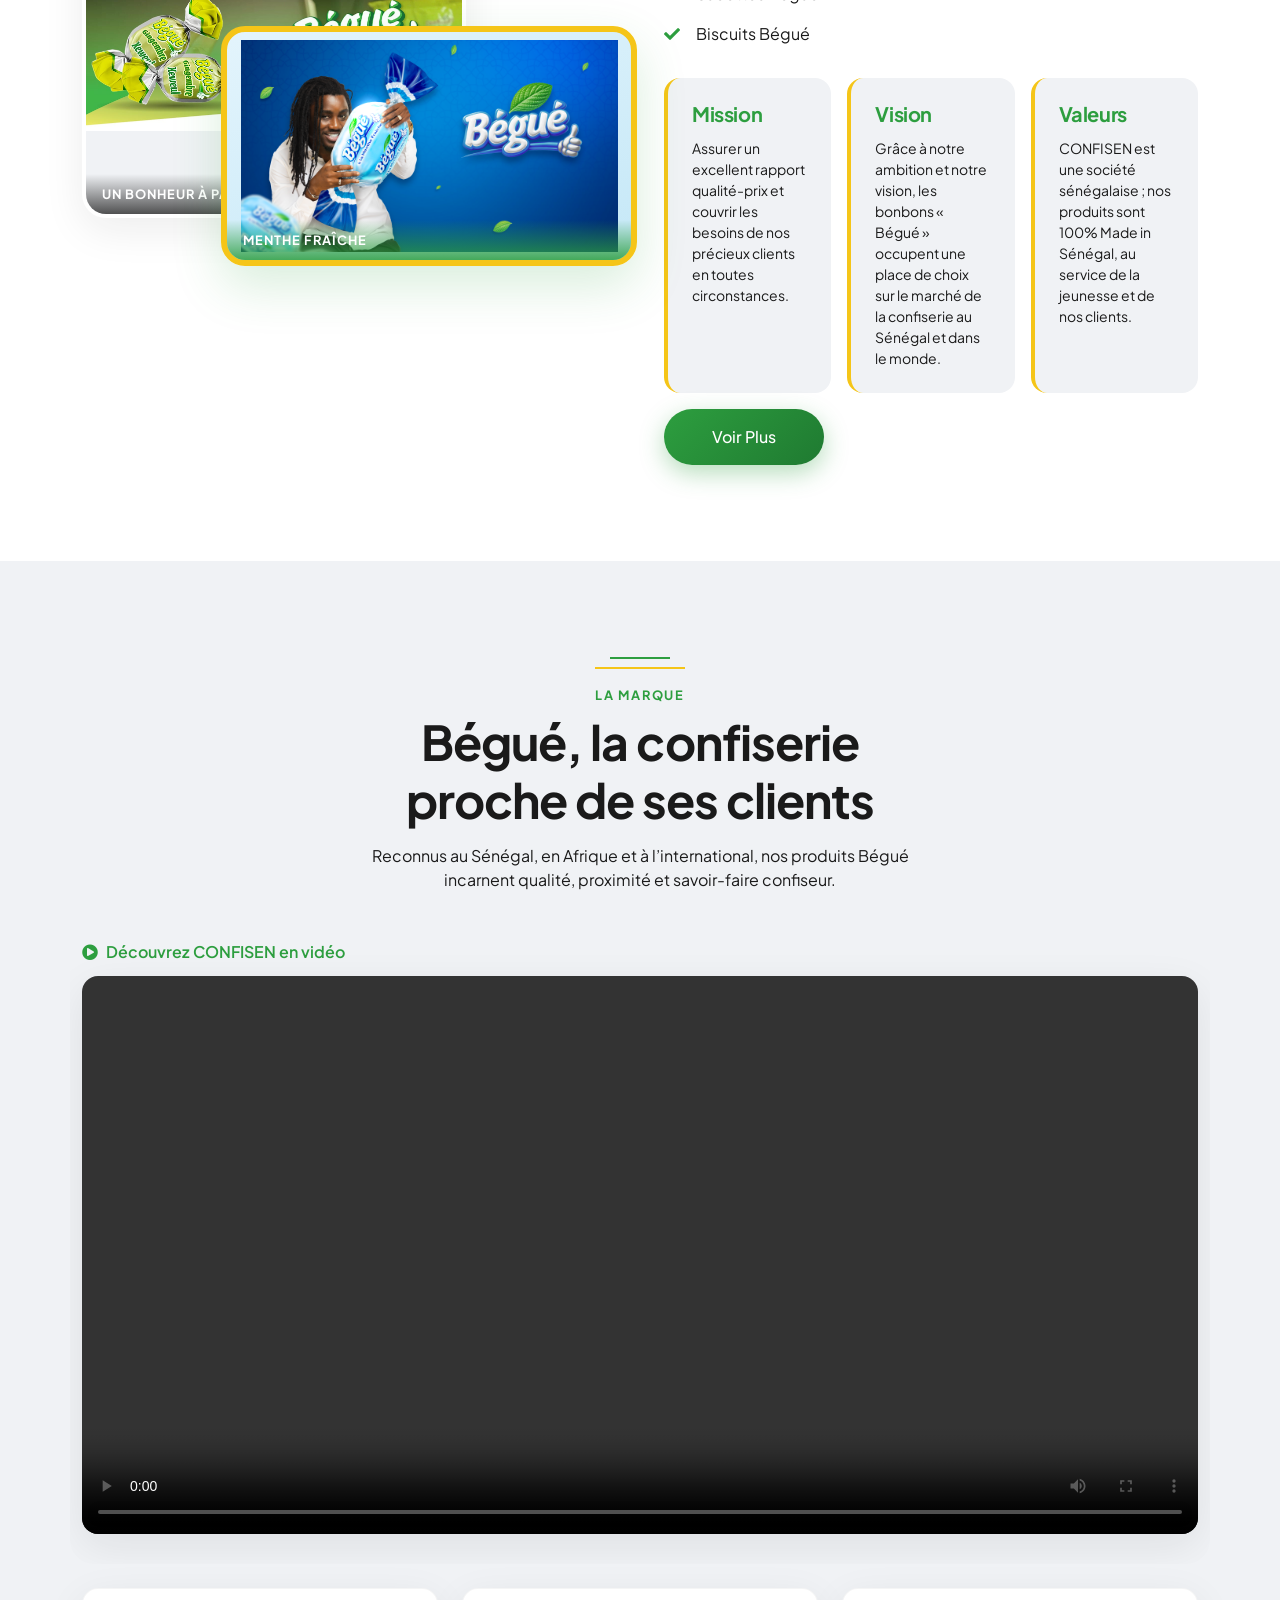
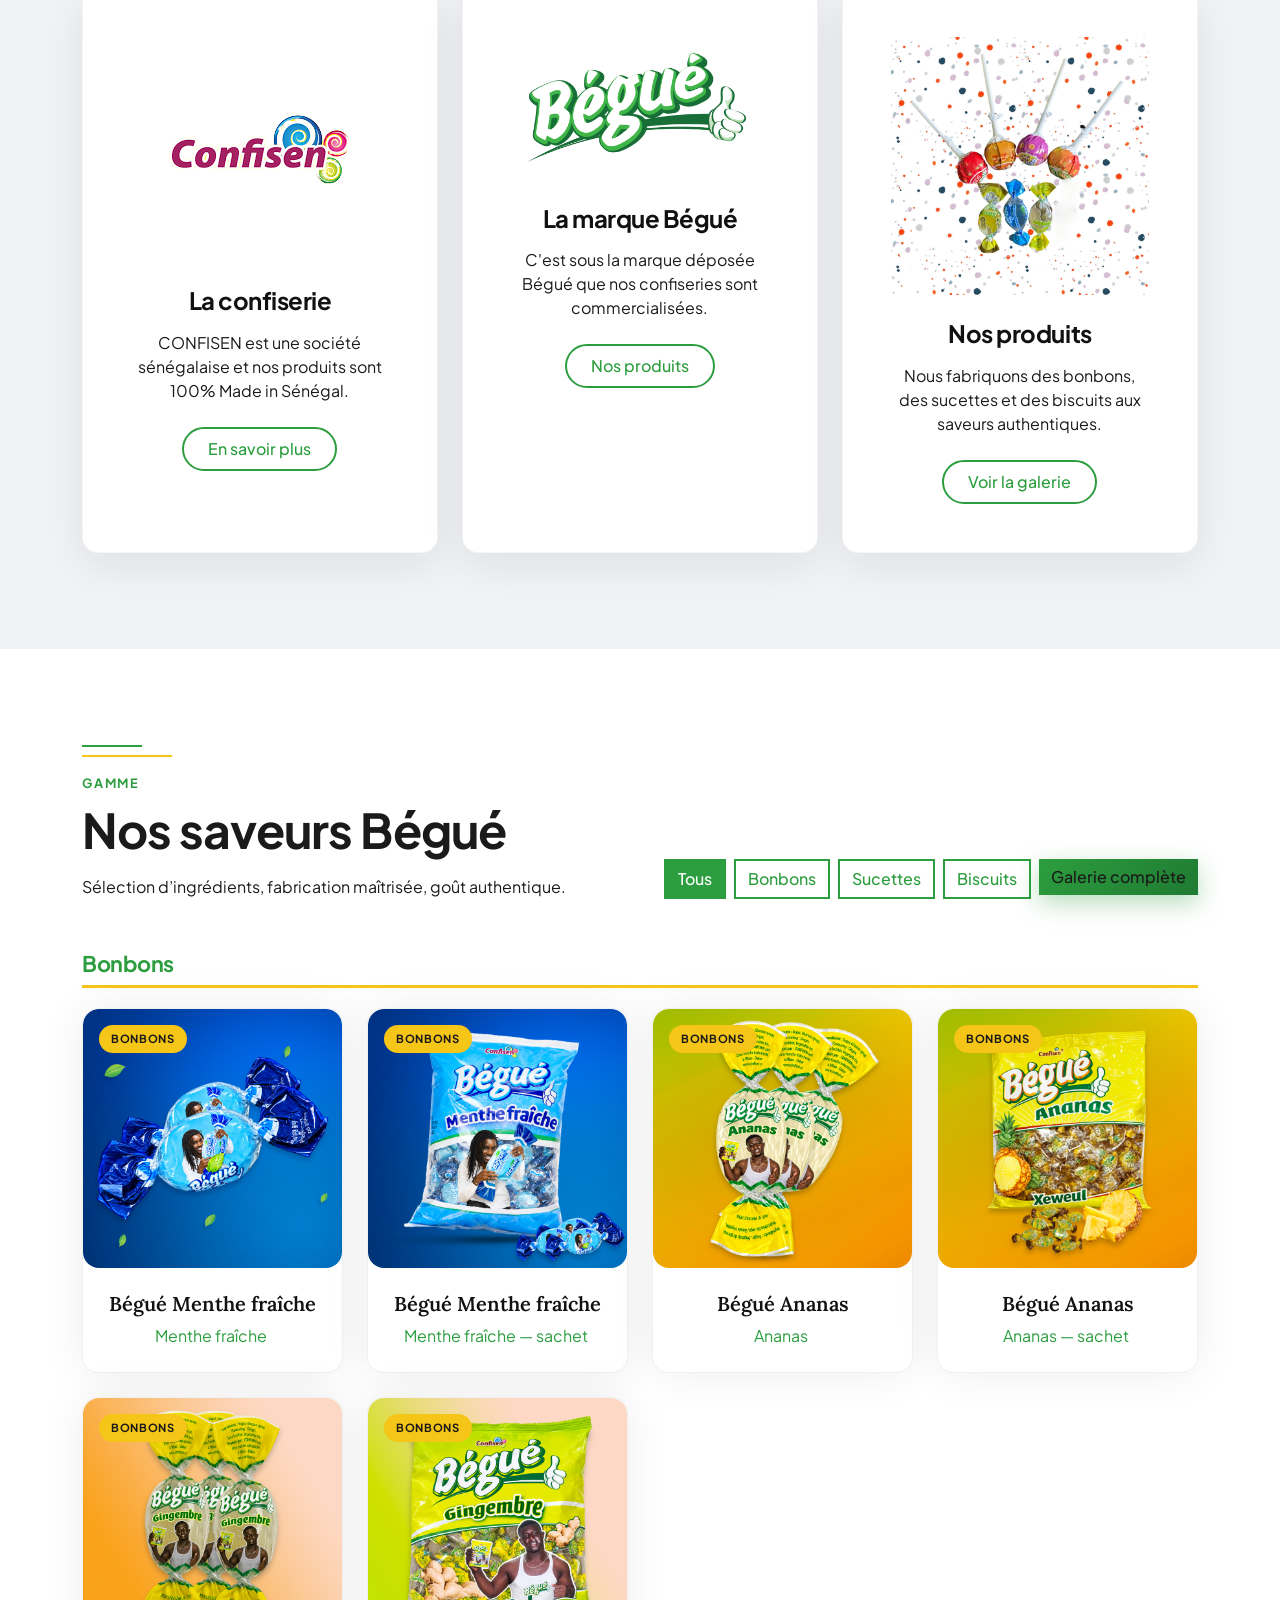
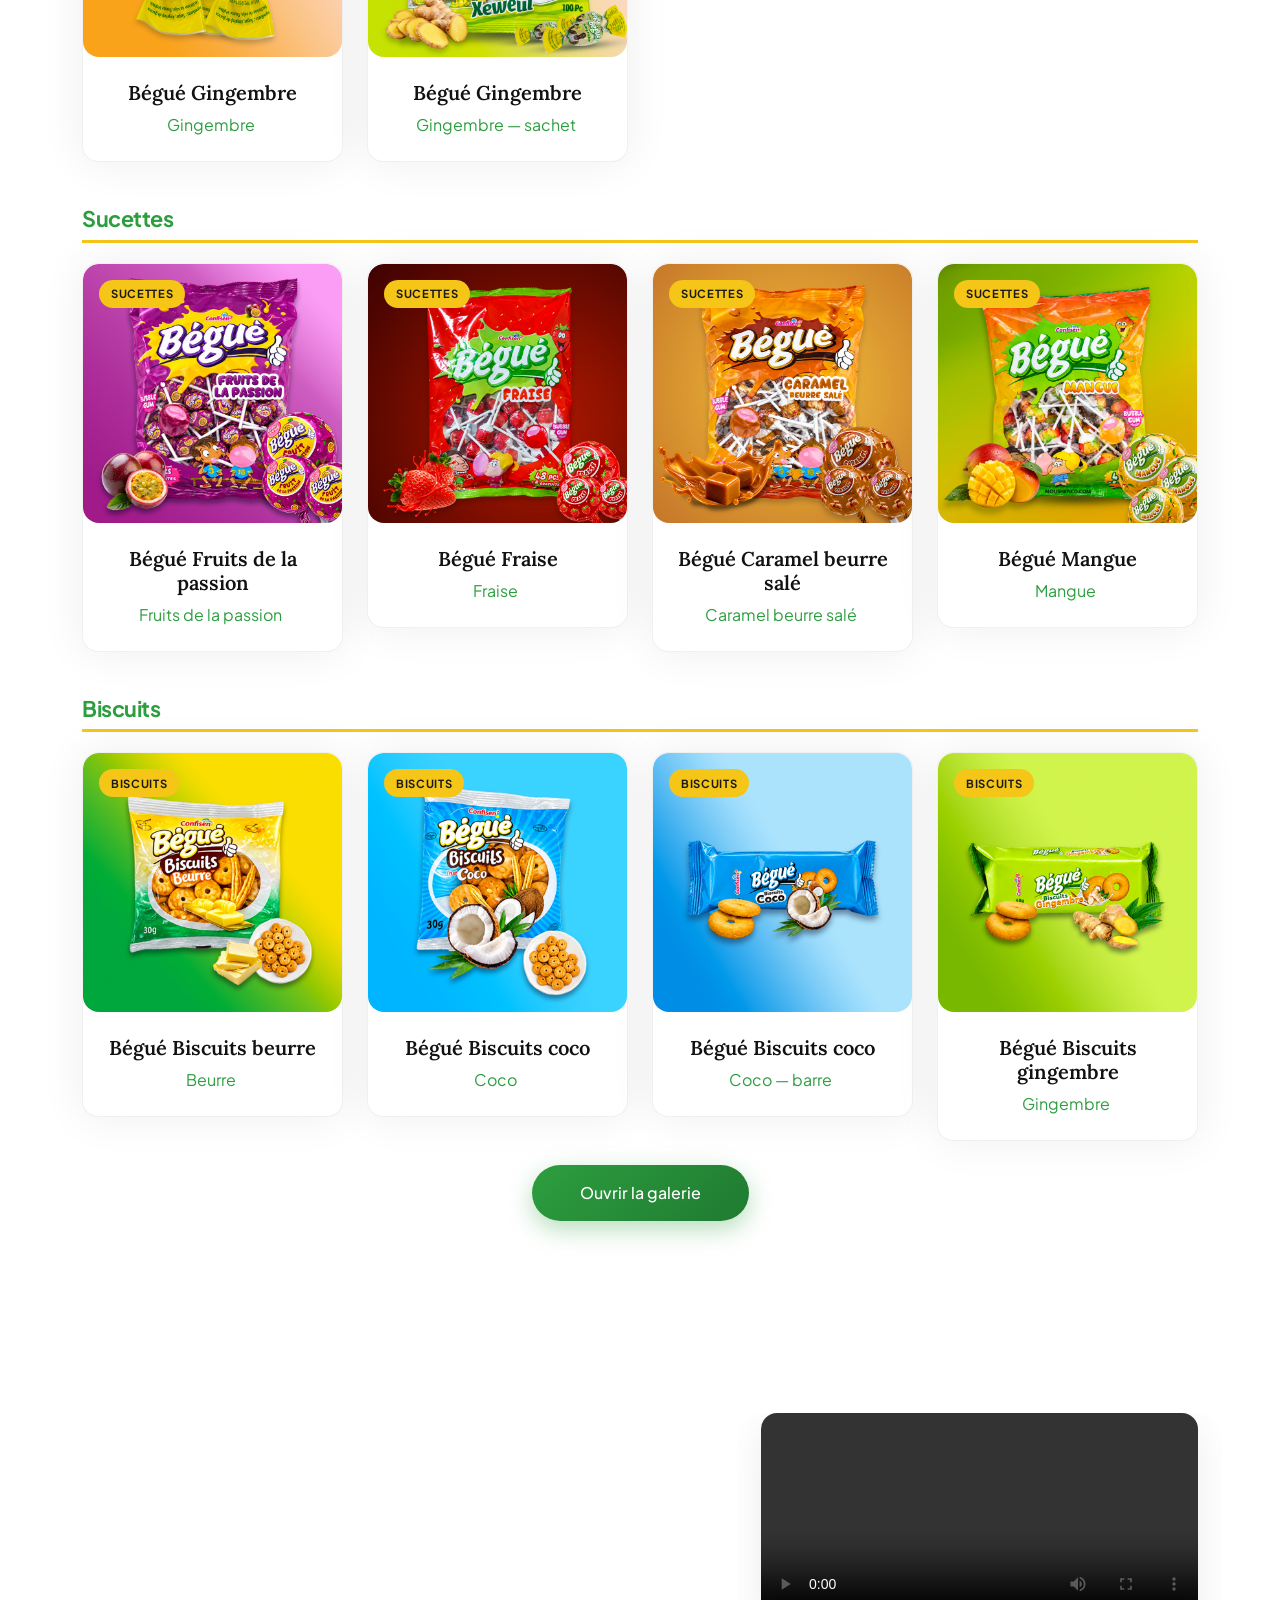
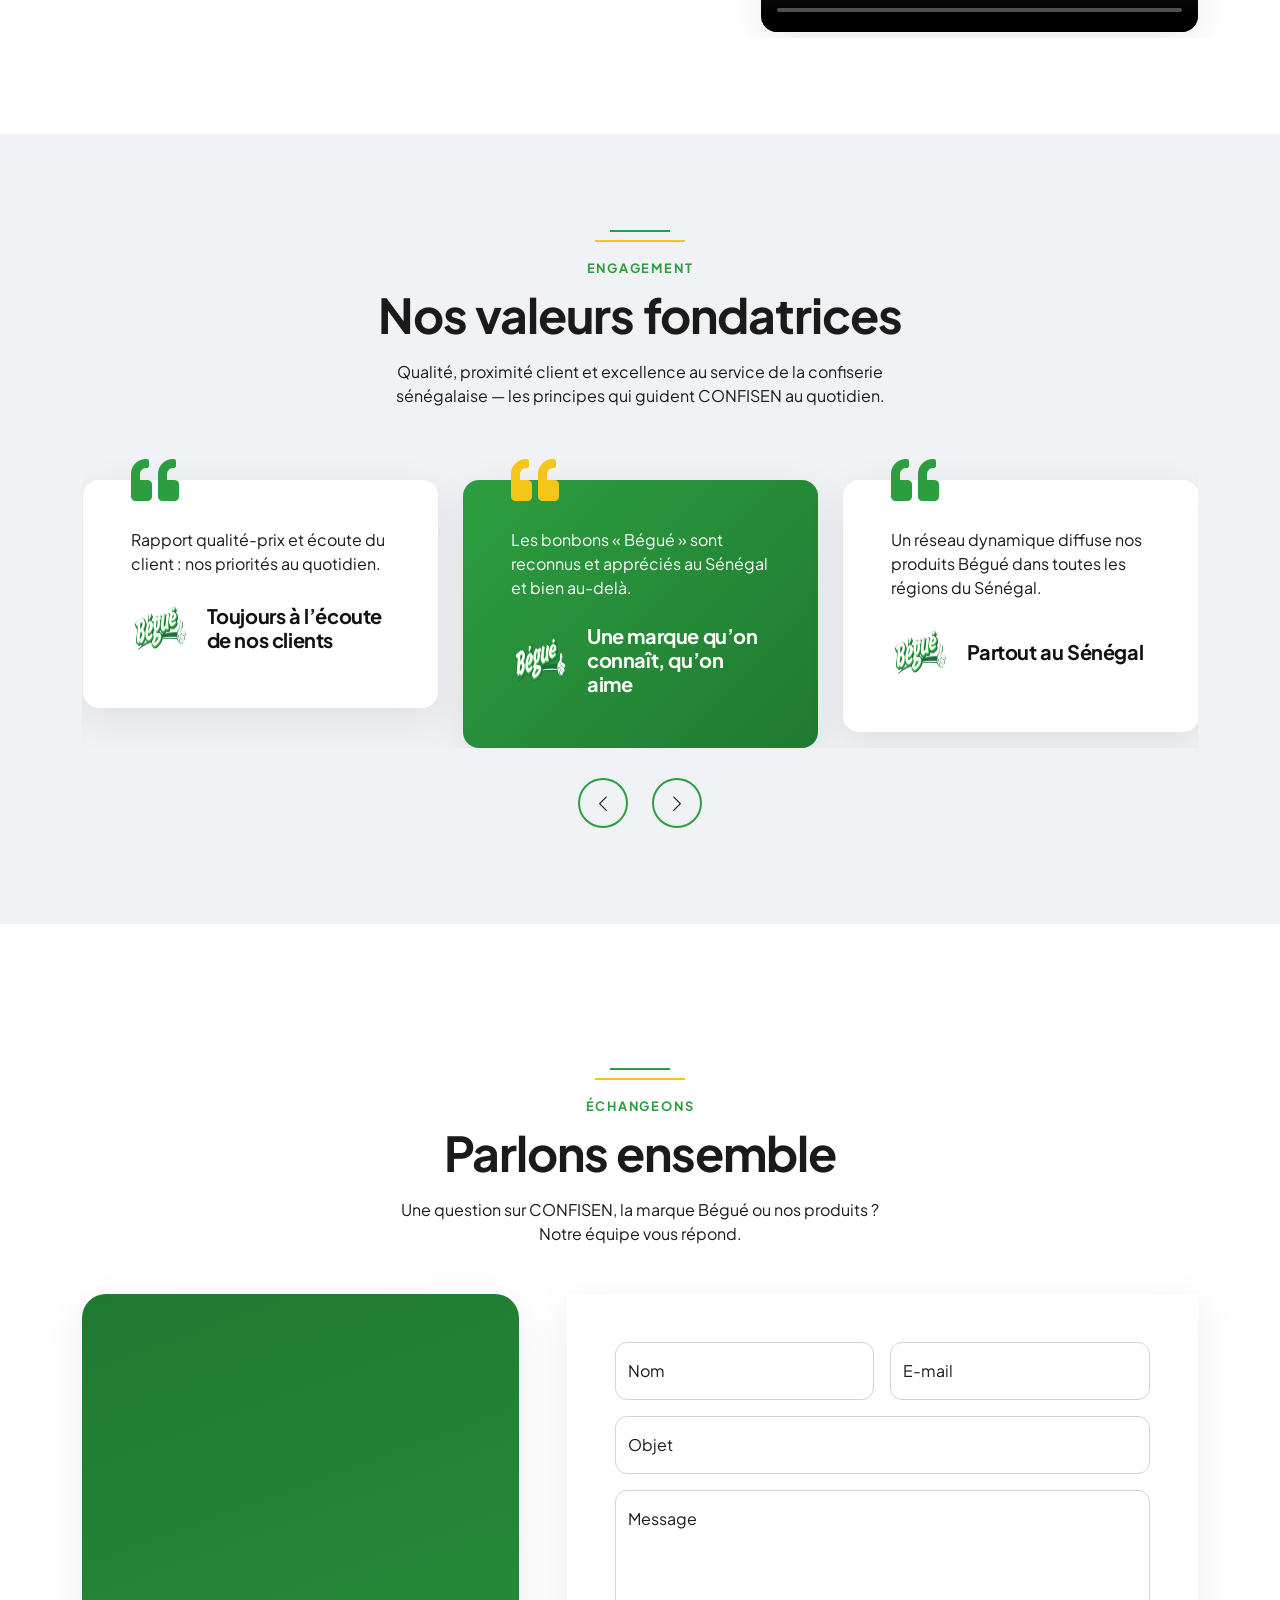
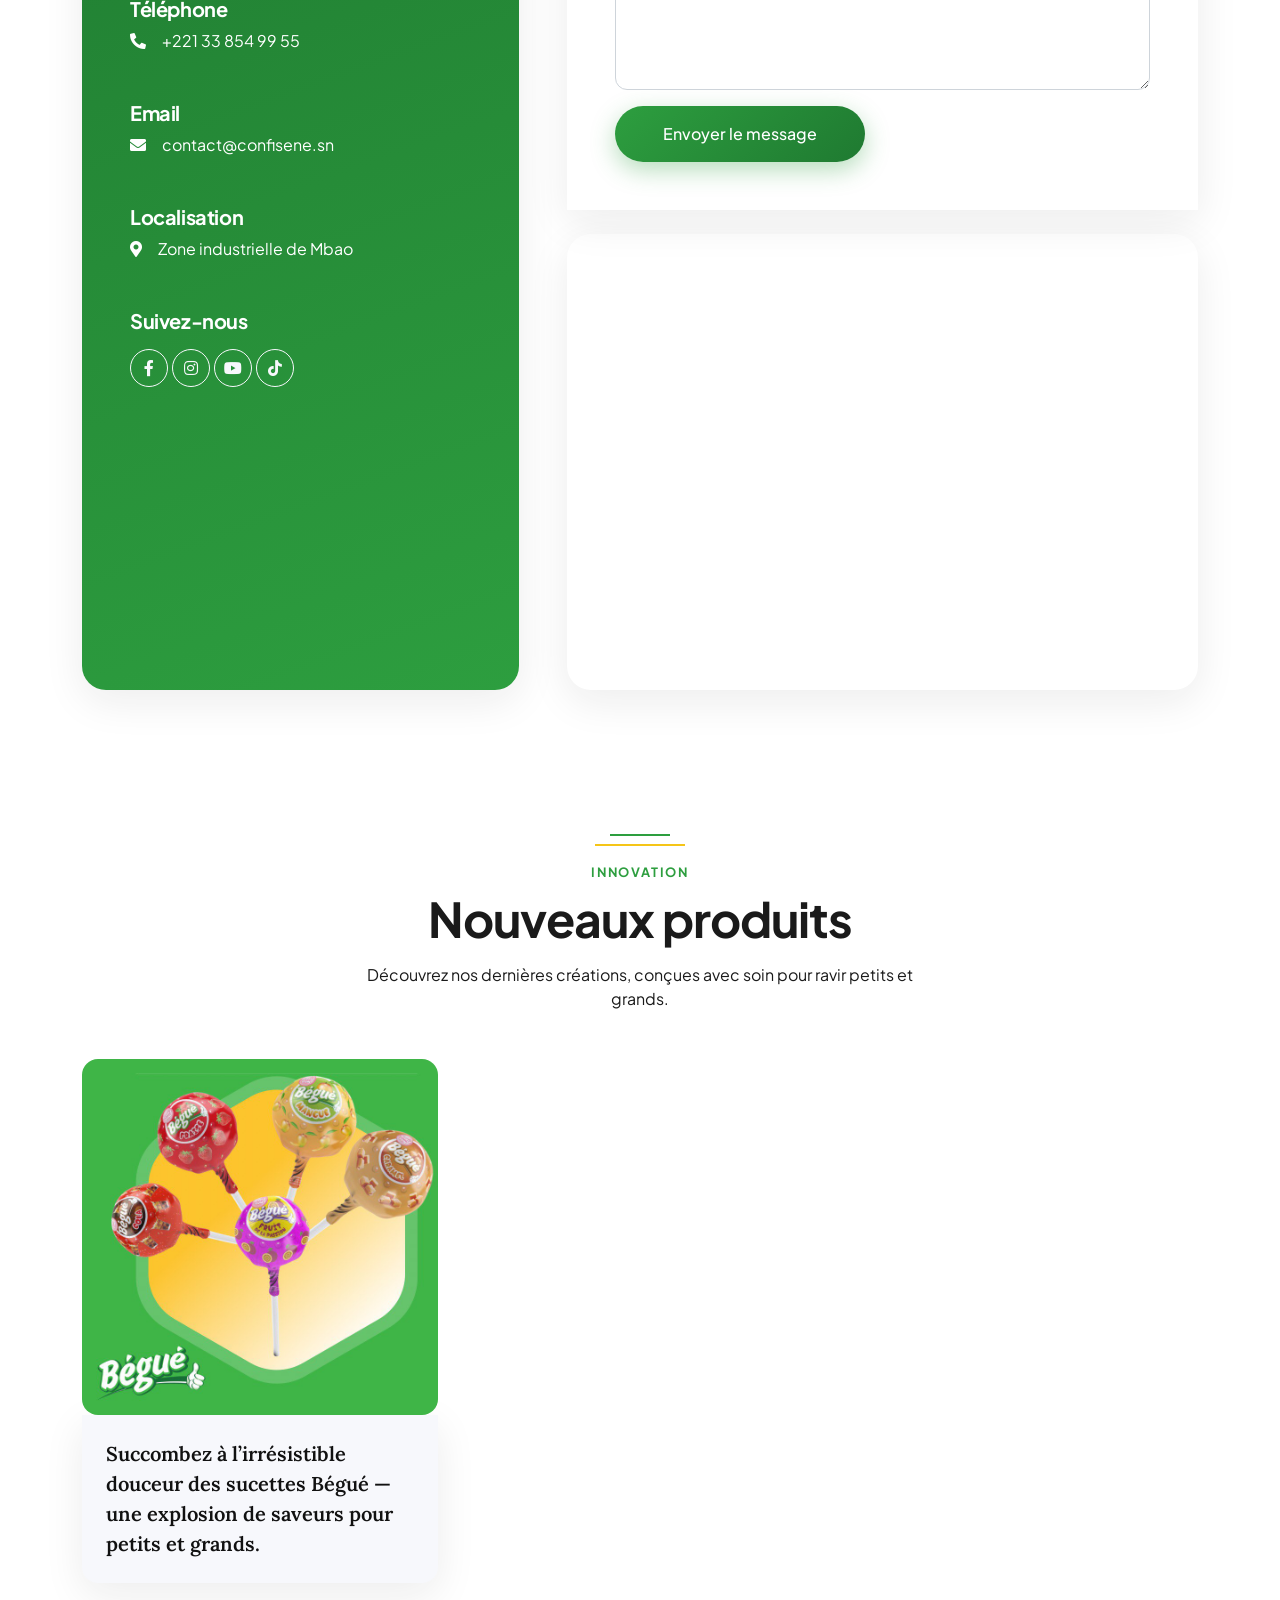
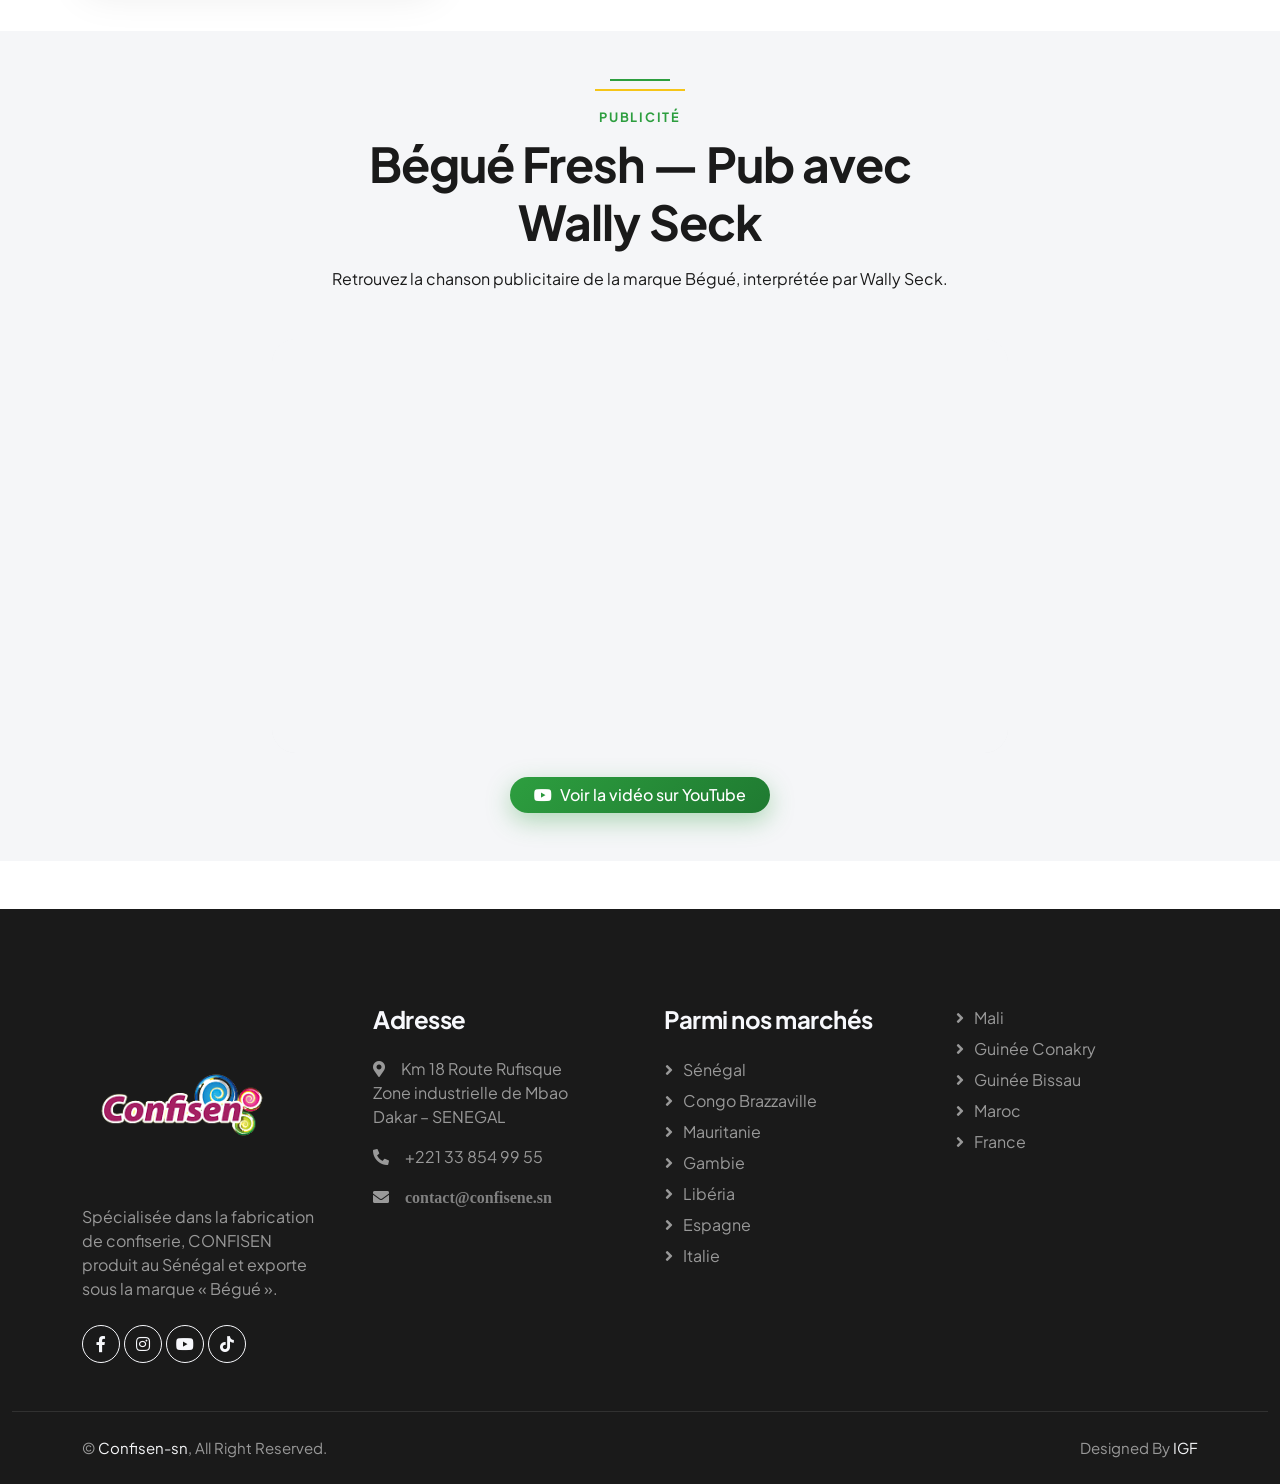
==== commit 61e86ff3: "Show one photo per flavor so the catalog is no longer duplicated. Co-authored-by: Cursor <cursoragen" ====
--- a/index.html
+++ b/index.html
@@ -392,7 +392,7 @@
                                         <div class="product-item">
                                             <div class="position-relative bg-light overflow-hidden">
                                                 <span class="confisene-product-badge">Bonbons</span>
-                                                <img class="img-fluid w-100" src="img/gamme-bonbon-ananas-nature.png" alt="Bégué Ananas" loading="lazy" />
+                                                <img class="img-fluid w-100" src="img/gamme-bonbon-ananas-portrait.png" alt="Bégué Ananas" loading="lazy" />
                                             </div>
                                             <div class="text-center p-4">
                                                 <a class="d-block h5 mb-2" href="galerie/index.html">Bégué Ananas</a>
@@ -404,47 +404,11 @@
                                         <div class="product-item">
                                             <div class="position-relative bg-light overflow-hidden">
                                                 <span class="confisene-product-badge">Bonbons</span>
-                                                <img class="img-fluid w-100" src="img/gamme-bonbon-ananas-portrait.png" alt="Bégué Ananas" loading="lazy" />
-                                            </div>
-                                            <div class="text-center p-4">
-                                                <a class="d-block h5 mb-2" href="galerie/index.html">Bégué Ananas</a>
-                                                <span class="text-primary me-1">Ananas</span>
-                                            </div>
-                                        </div>
-                                    </div>
-                                    <div class="col-xl-3 col-lg-4 col-md-6">
-                                        <div class="product-item">
-                                            <div class="position-relative bg-light overflow-hidden">
-                                                <span class="confisene-product-badge">Bonbons</span>
-                                                <img class="img-fluid w-100" src="img/gamme-bonbon-ananas.png" alt="Bégué Ananas" loading="lazy" />
+                                                <img class="img-fluid w-100" src="img/gamme-bonbon-ananas-xeweul.png" alt="Bégué Ananas, sachet" loading="lazy" />
                                             </div>
                                             <div class="text-center p-4">
                                                 <a class="d-block h5 mb-2" href="galerie/index.html">Bégué Ananas</a>
                                                 <span class="text-primary me-1">Ananas — sachet</span>
-                                            </div>
-                                        </div>
-                                    </div>
-                                    <div class="col-xl-3 col-lg-4 col-md-6">
-                                        <div class="product-item">
-                                            <div class="position-relative bg-light overflow-hidden">
-                                                <span class="confisene-product-badge">Bonbons</span>
-                                                <img class="img-fluid w-100" src="img/gamme-bonbon-ananas-xeweul.png" alt="Bégué Ananas Xeweul" loading="lazy" />
-                                            </div>
-                                            <div class="text-center p-4">
-                                                <a class="d-block h5 mb-2" href="galerie/index.html">Bégué Ananas</a>
-                                                <span class="text-primary me-1">Ananas — Xeweul</span>
-                                            </div>
-                                        </div>
-                                    </div>
-                                    <div class="col-xl-3 col-lg-4 col-md-6">
-                                        <div class="product-item">
-                                            <div class="position-relative bg-light overflow-hidden">
-                                                <span class="confisene-product-badge">Bonbons</span>
-                                                <img class="img-fluid w-100" src="img/gamme-bonbon-gingembre-nature.png" alt="Bégué Gingembre" loading="lazy" />
-                                            </div>
-                                            <div class="text-center p-4">
-                                                <a class="d-block h5 mb-2" href="galerie/index.html">Bégué Gingembre</a>
-                                                <span class="text-primary me-1">Gingembre</span>
                                             </div>
                                         </div>
                                     </div>
@@ -477,54 +441,6 @@
                             <div class="col-12 confisene-product-group" data-product-group="sucettes">
                                 <h3 class="confisene-product-group-title">Sucettes</h3>
                                 <div class="row g-4">
-                                    <div class="col-xl-3 col-lg-4 col-md-6">
-                                        <div class="product-item">
-                                            <div class="position-relative bg-light overflow-hidden">
-                                                <span class="confisene-product-badge">Sucettes</span>
-                                                <img class="img-fluid w-100" src="img/produit-passion.jpg" alt="Bégué Fruit de la passion" loading="lazy" />
-                                            </div>
-                                            <div class="text-center p-4">
-                                                <a class="d-block h5 mb-2" href="galerie/index.html">Bégué Fruit de la passion</a>
-                                                <span class="text-primary me-1">Fruit de la passion</span>
-                                            </div>
-                                        </div>
-                                    </div>
-                                    <div class="col-xl-3 col-lg-4 col-md-6">
-                                        <div class="product-item">
-                                            <div class="position-relative bg-light overflow-hidden">
-                                                <span class="confisene-product-badge">Sucettes</span>
-                                                <img class="img-fluid w-100" src="img/produit-fraise.jpg" alt="Bégué Fraise" loading="lazy" />
-                                            </div>
-                                            <div class="text-center p-4">
-                                                <a class="d-block h5 mb-2" href="galerie/index.html">Bégué Fraise</a>
-                                                <span class="text-primary me-1">Fraise</span>
-                                            </div>
-                                        </div>
-                                    </div>
-                                    <div class="col-xl-3 col-lg-4 col-md-6">
-                                        <div class="product-item">
-                                            <div class="position-relative bg-light overflow-hidden">
-                                                <span class="confisene-product-badge">Sucettes</span>
-                                                <img class="img-fluid w-100" src="img/produit-caramel.jpg" alt="Bégué Caramel" loading="lazy" />
-                                            </div>
-                                            <div class="text-center p-4">
-                                                <a class="d-block h5 mb-2" href="galerie/index.html">Bégué Caramel</a>
-                                                <span class="text-primary me-1">Caramel</span>
-                                            </div>
-                                        </div>
-                                    </div>
-                                    <div class="col-xl-3 col-lg-4 col-md-6">
-                                        <div class="product-item">
-                                            <div class="position-relative bg-light overflow-hidden">
-                                                <span class="confisene-product-badge">Sucettes</span>
-                                                <img class="img-fluid w-100" src="img/produit-mangue.jpg" alt="Bégué Mangue" loading="lazy" />
-                                            </div>
-                                            <div class="text-center p-4">
-                                                <a class="d-block h5 mb-2" href="galerie/index.html">Bégué Mangue</a>
-                                                <span class="text-primary me-1">Mangue</span>
-                                            </div>
-                                        </div>
-                                    </div>
                                     <div class="col-xl-3 col-lg-4 col-md-6">
                                         <div class="product-item">
                                             <div class="position-relative bg-light overflow-hidden">
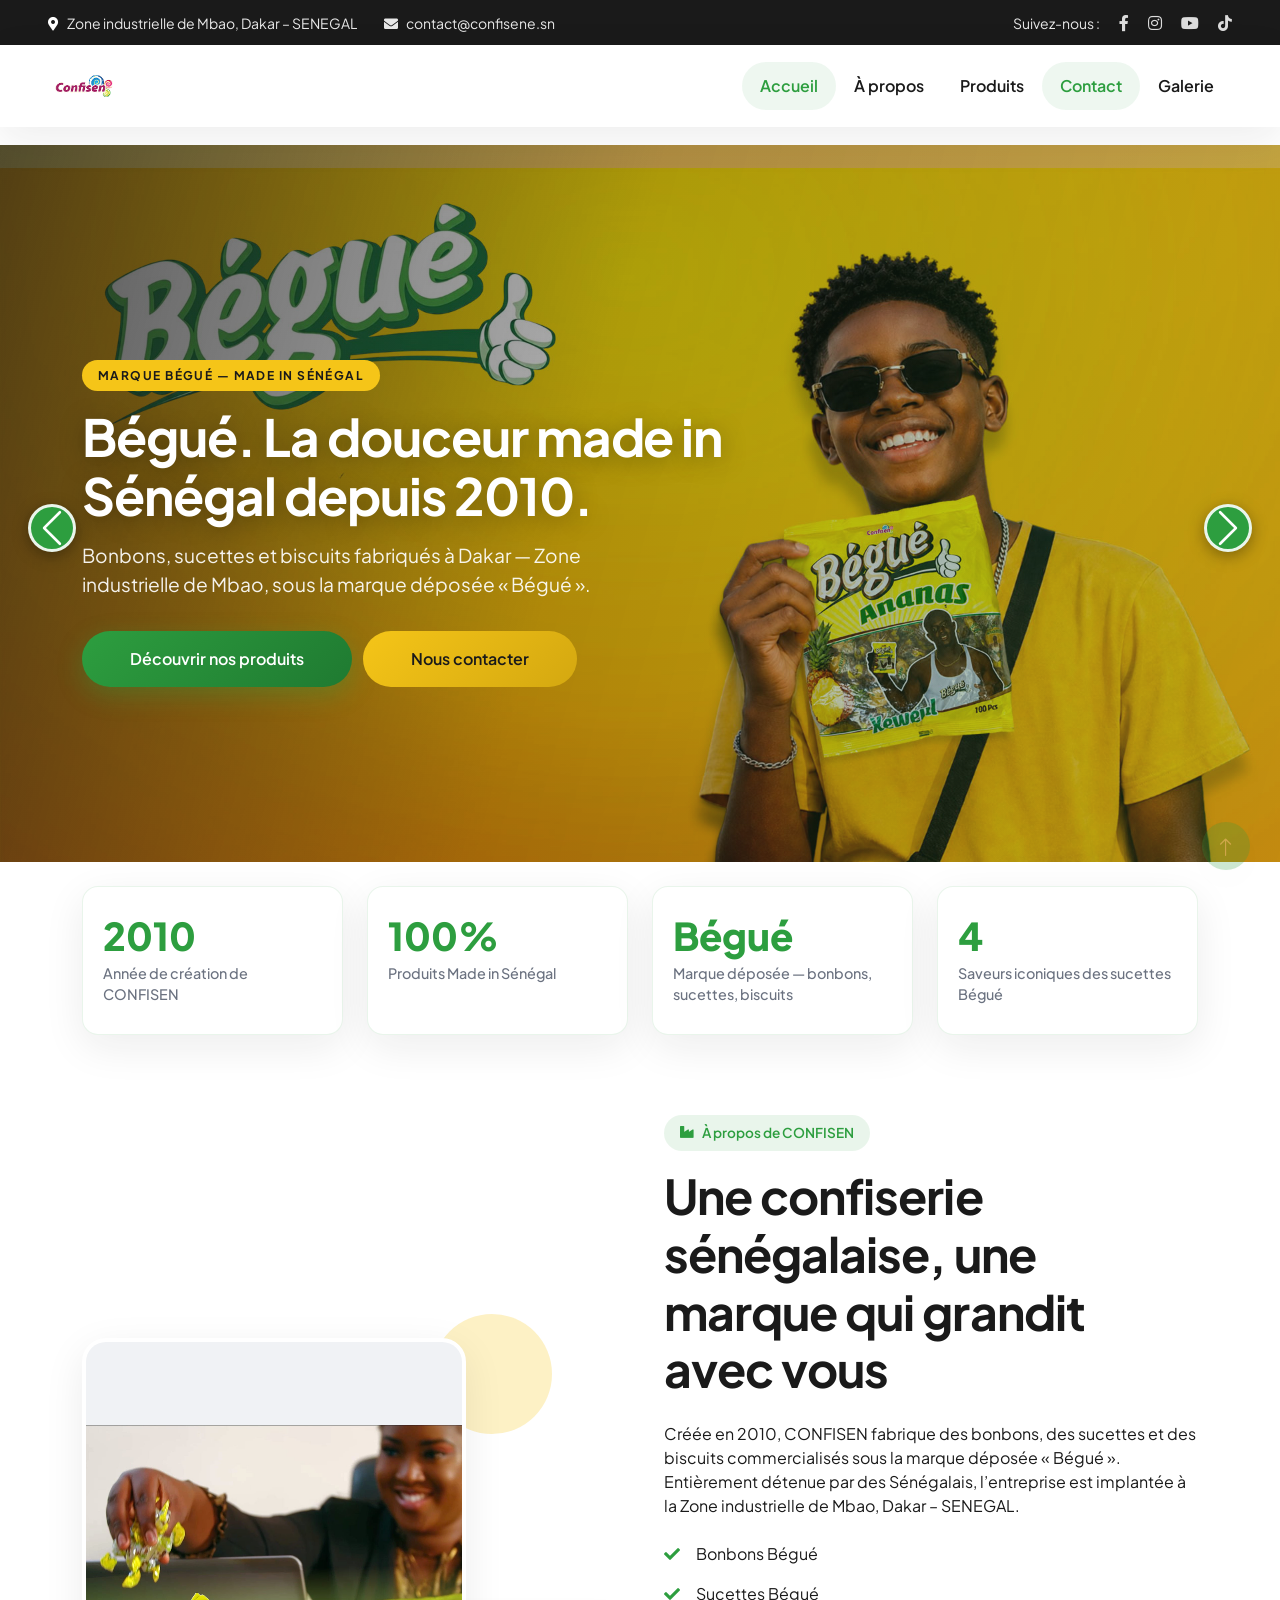
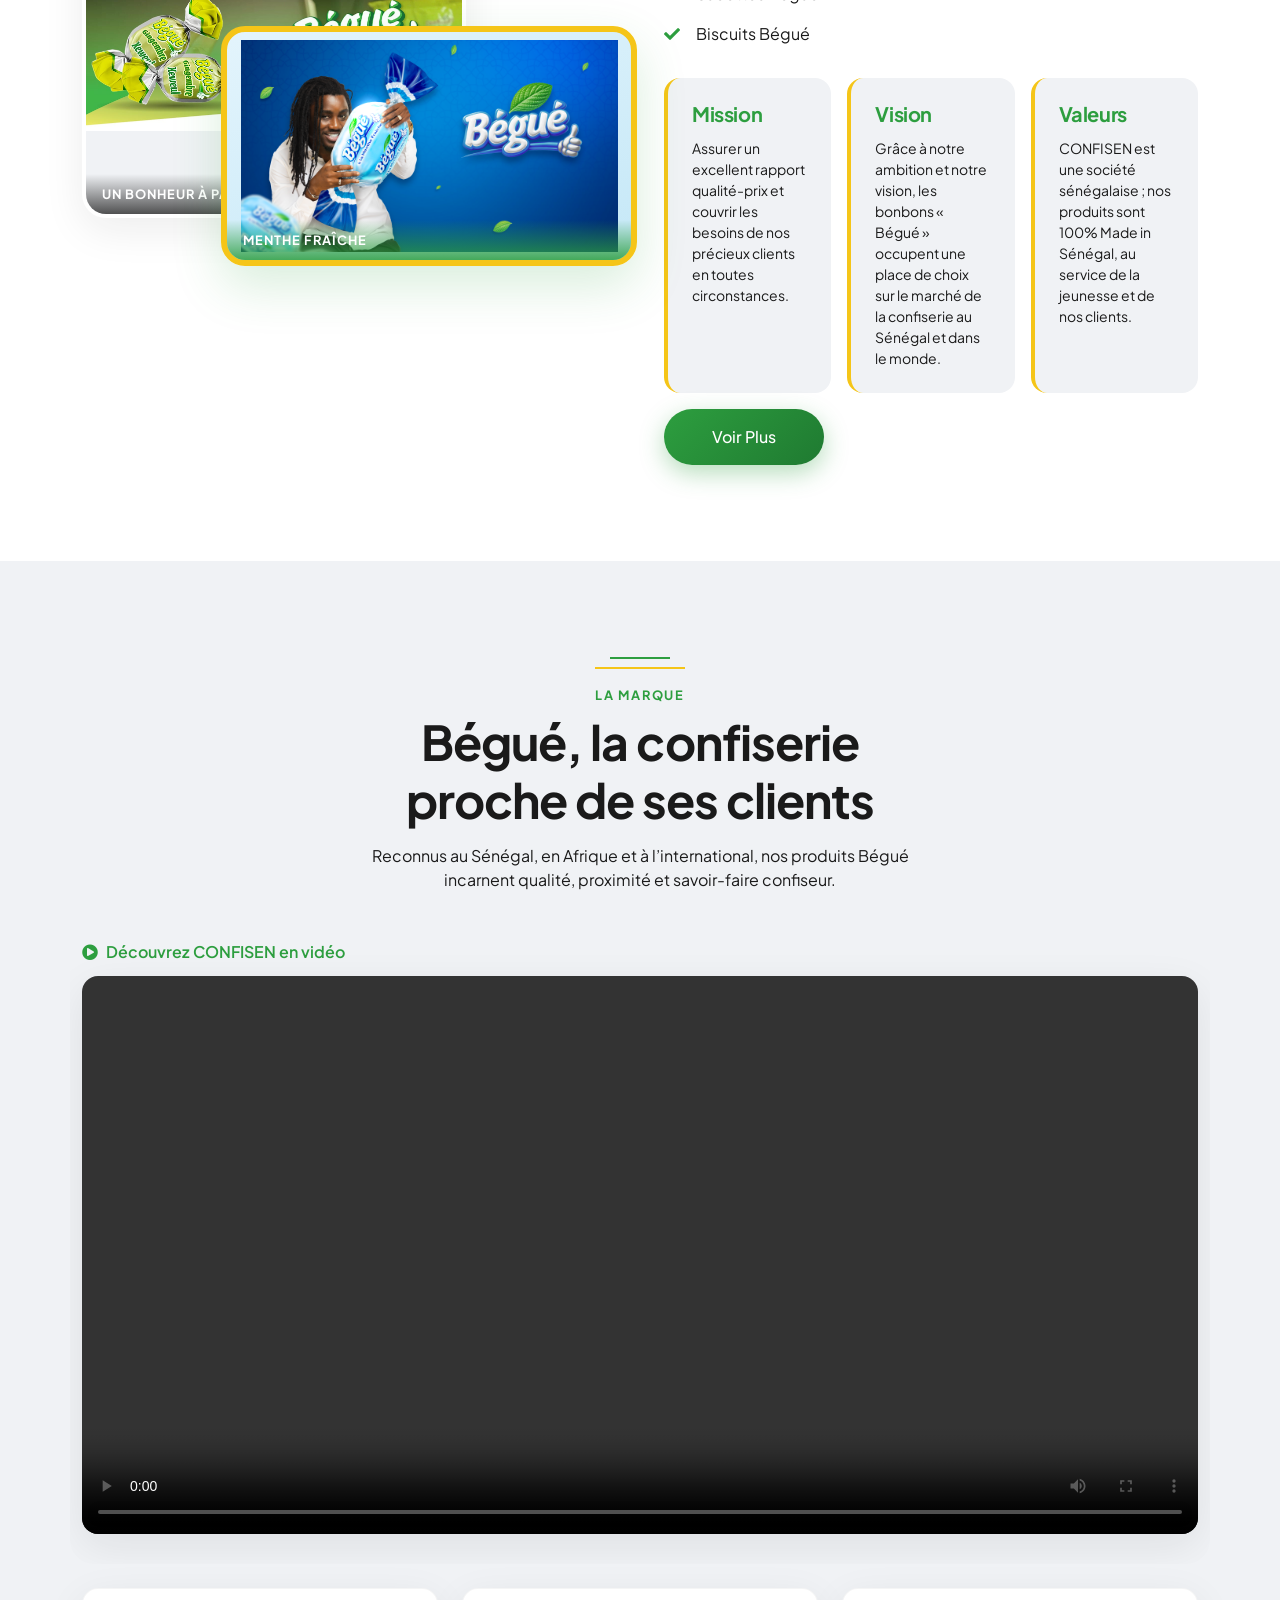
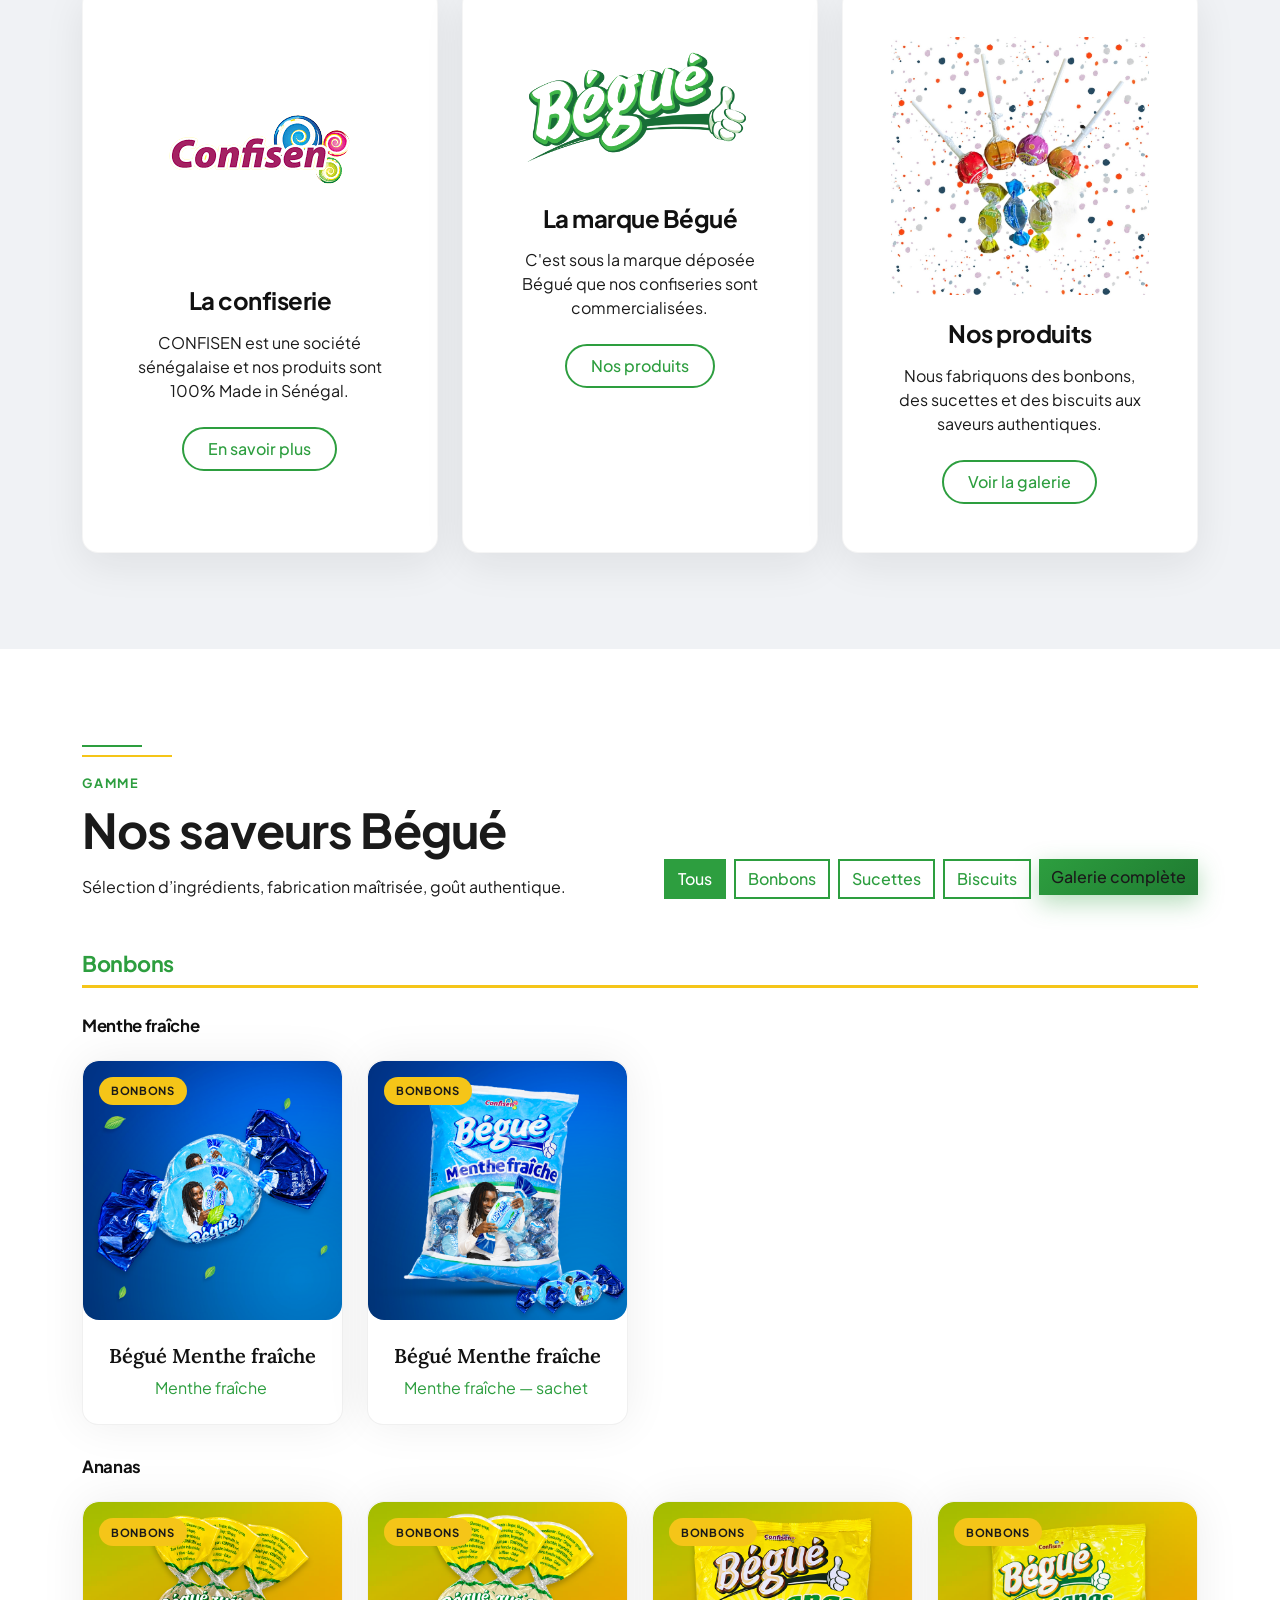
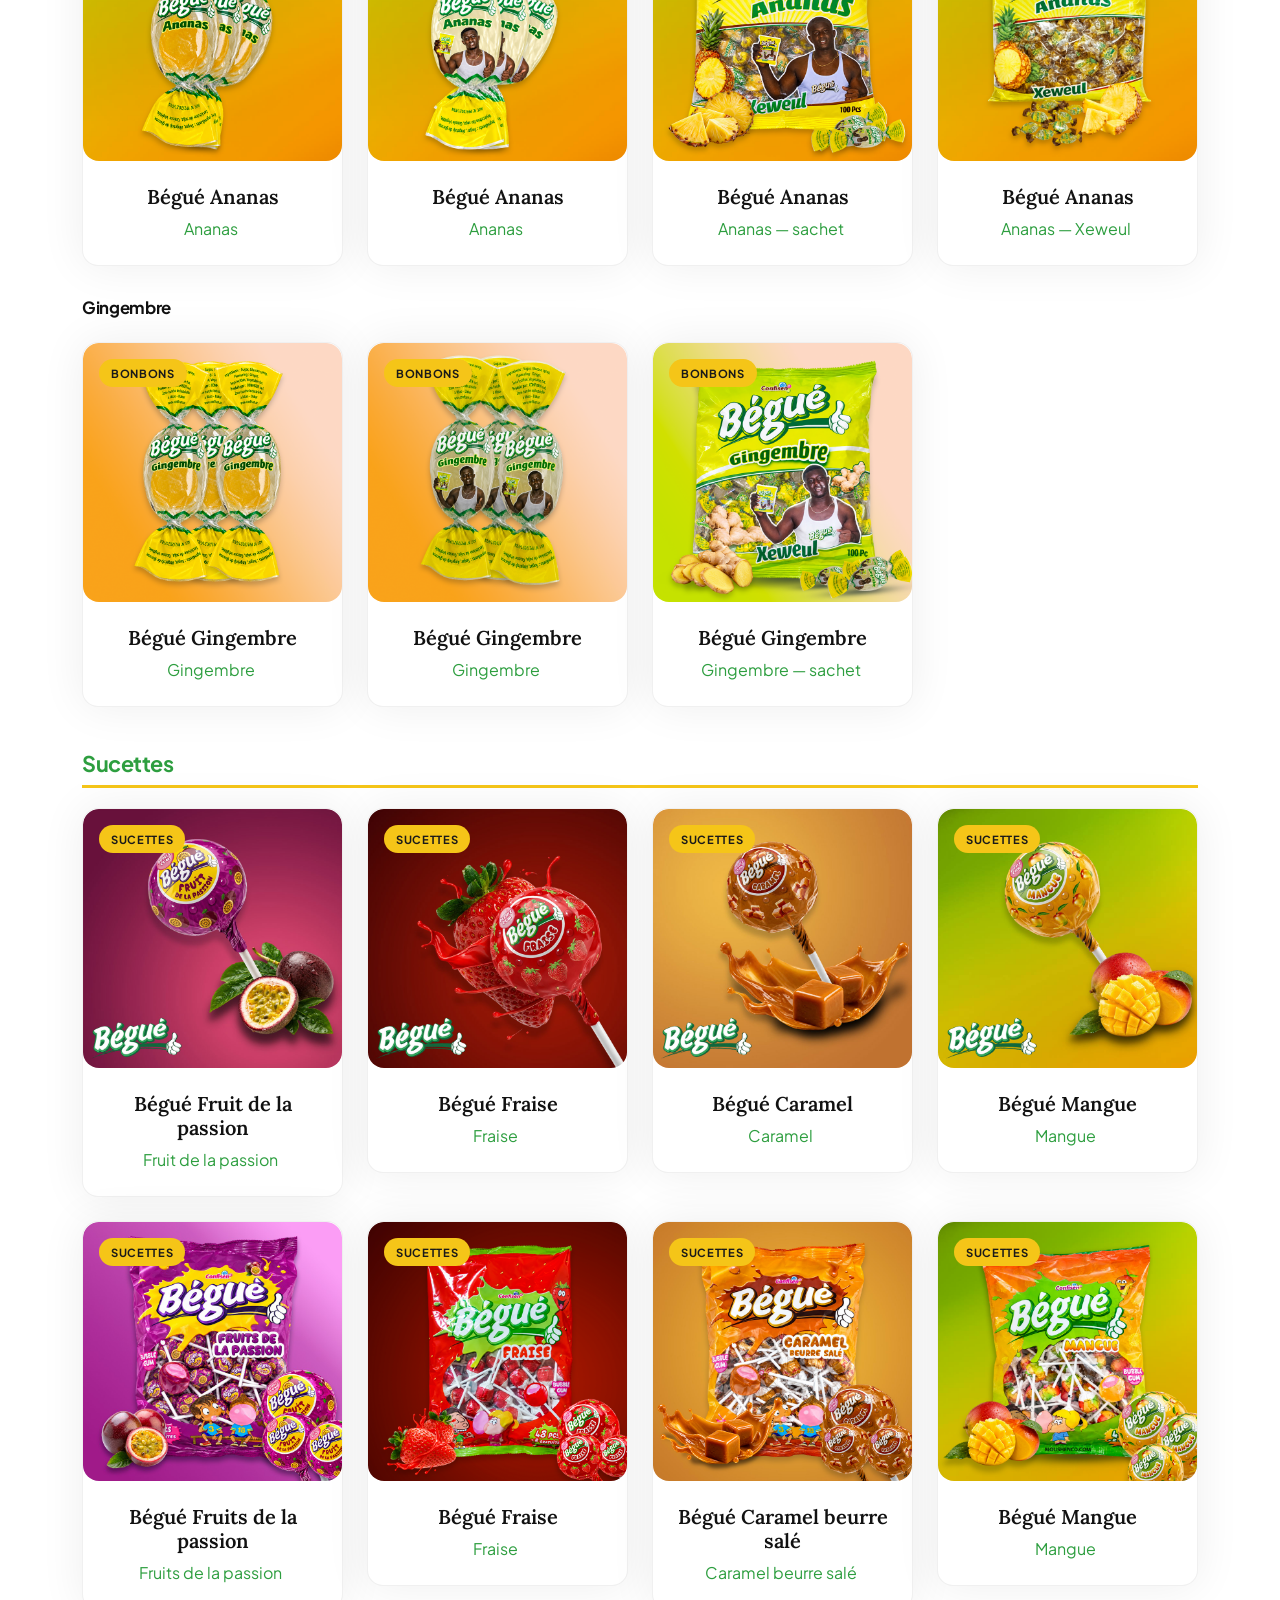
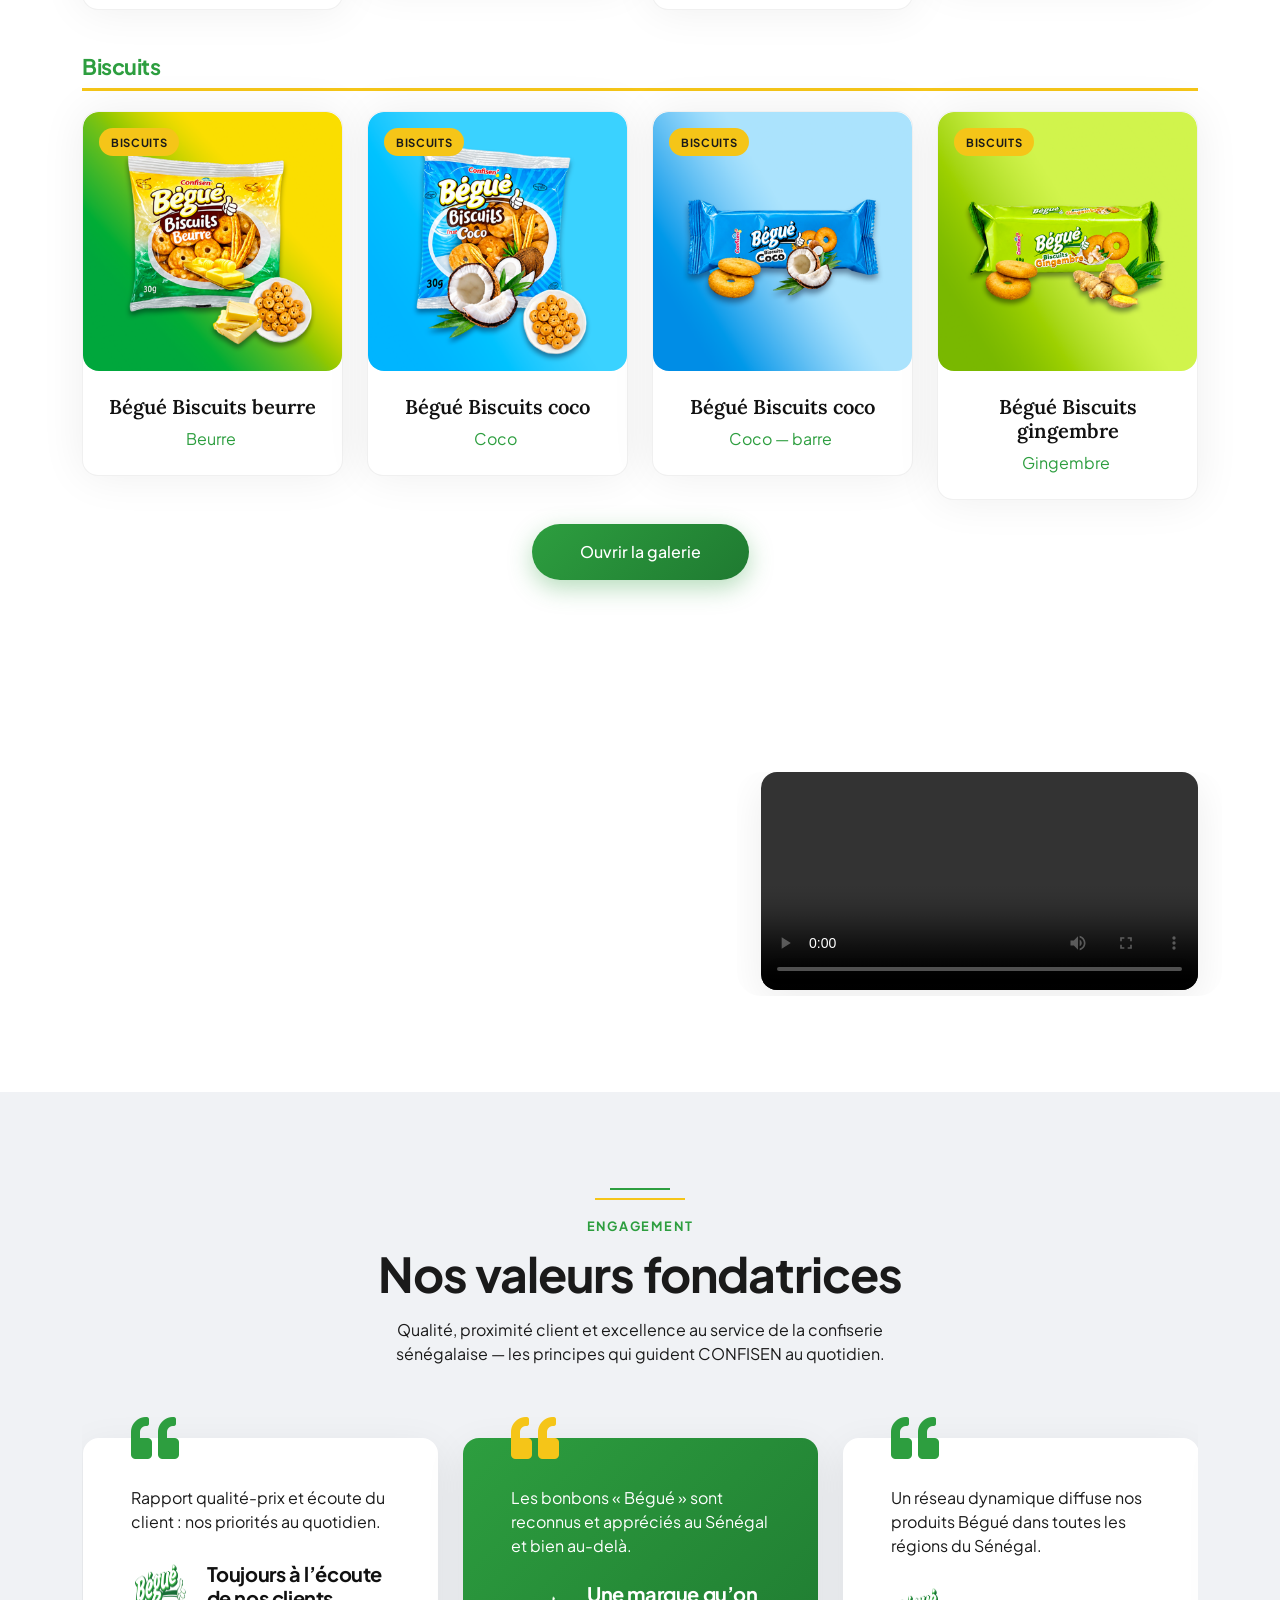
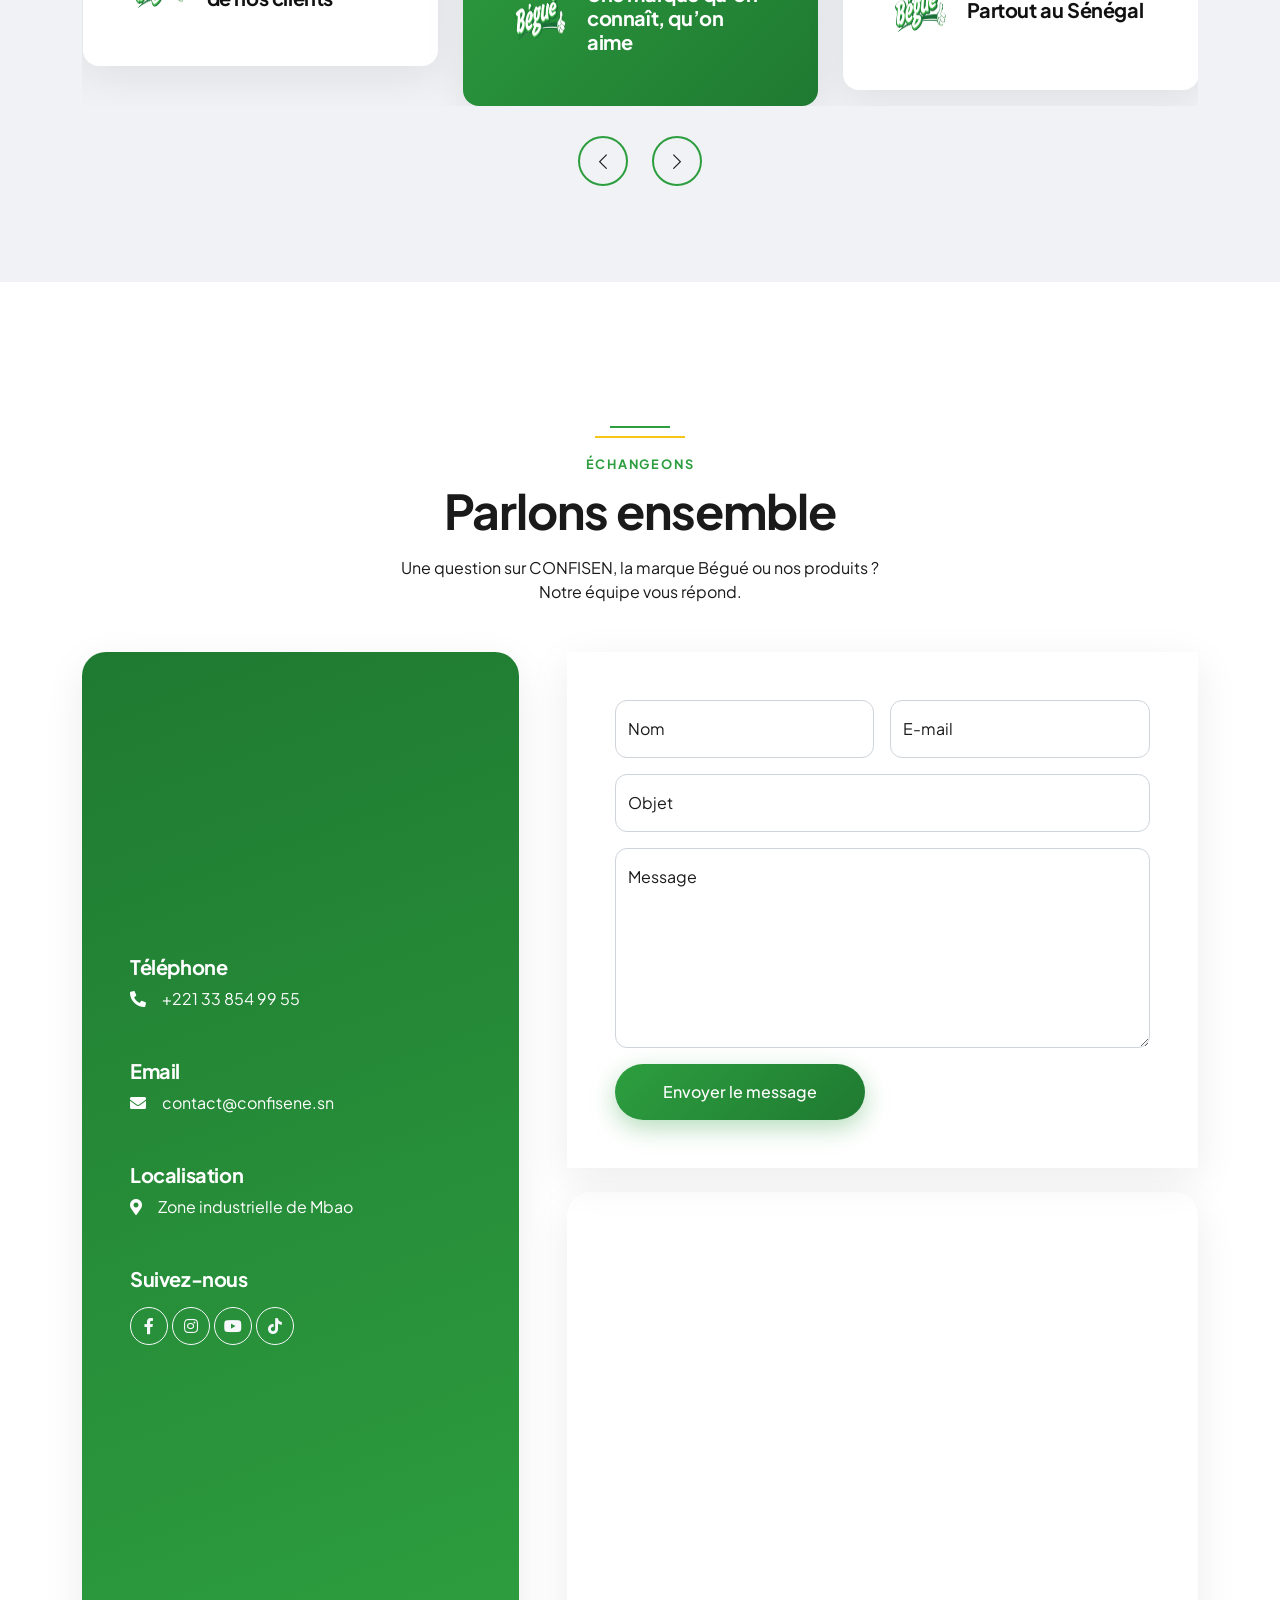
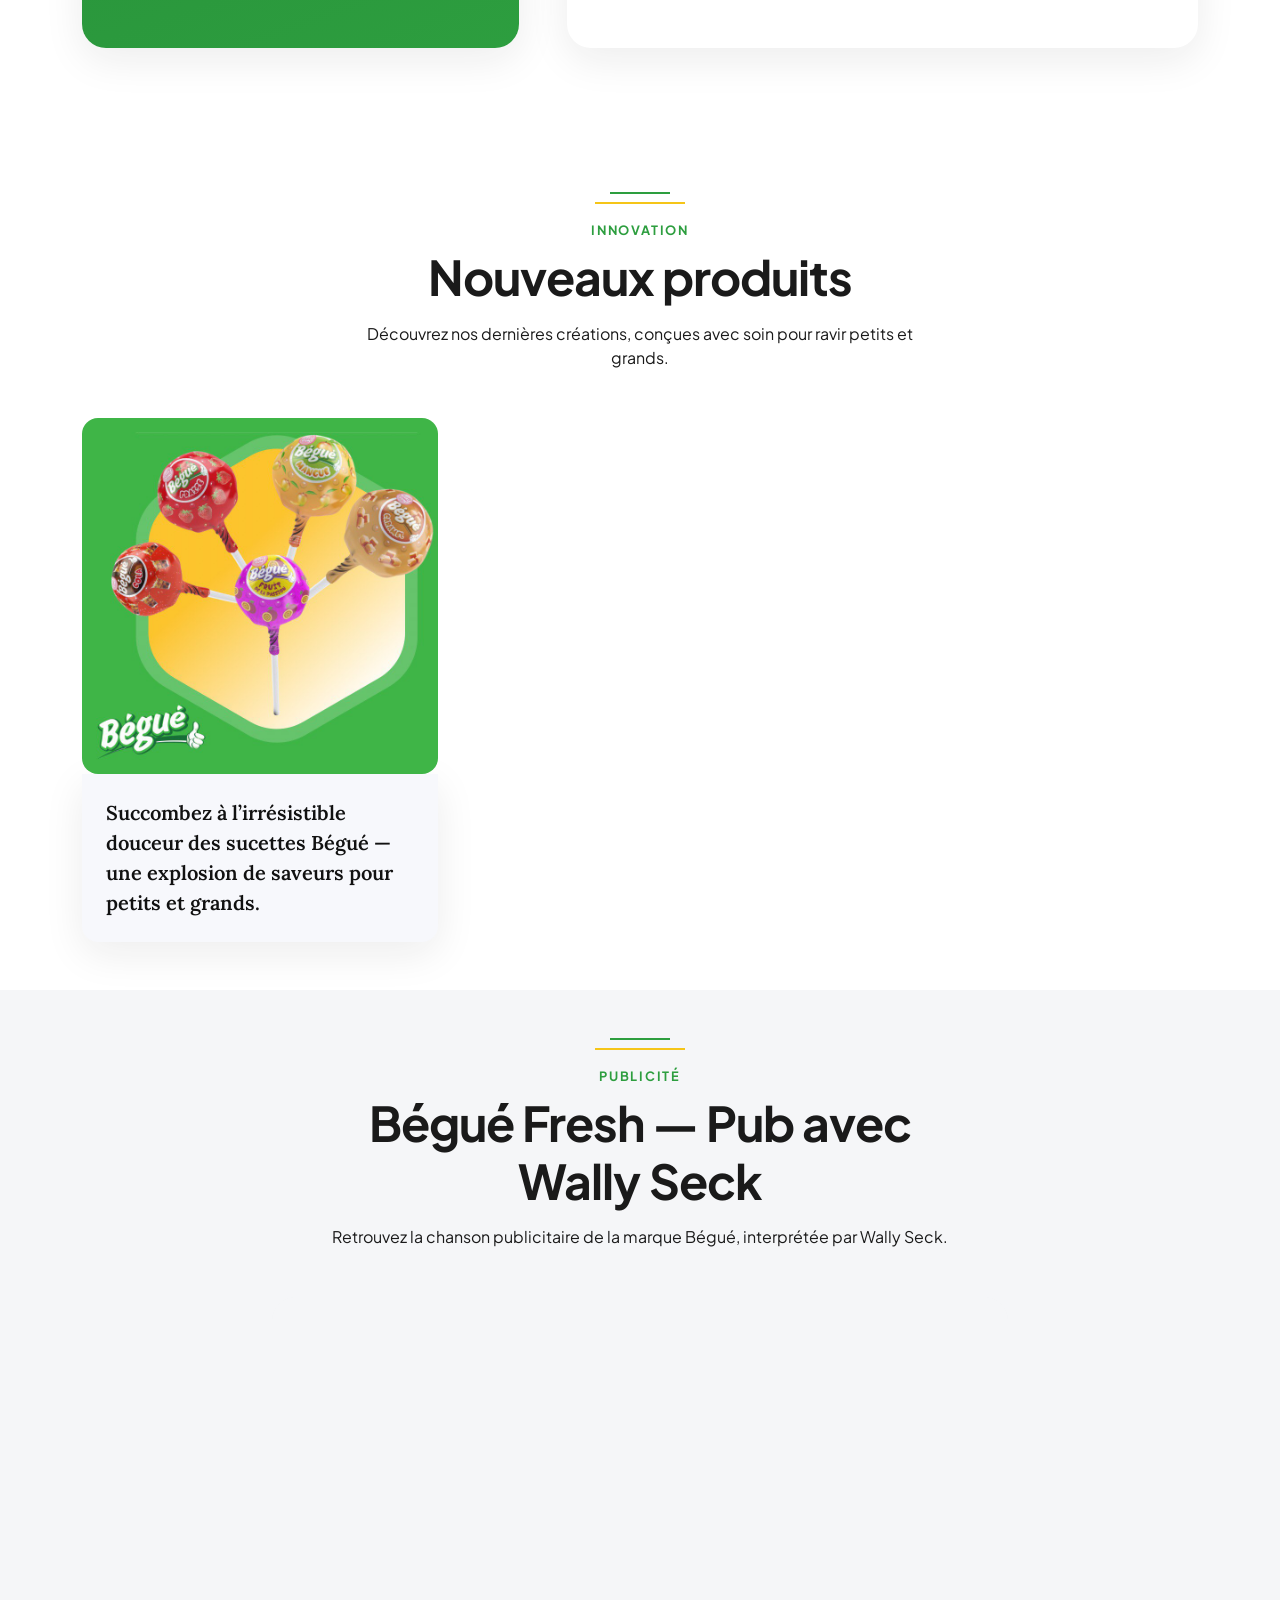
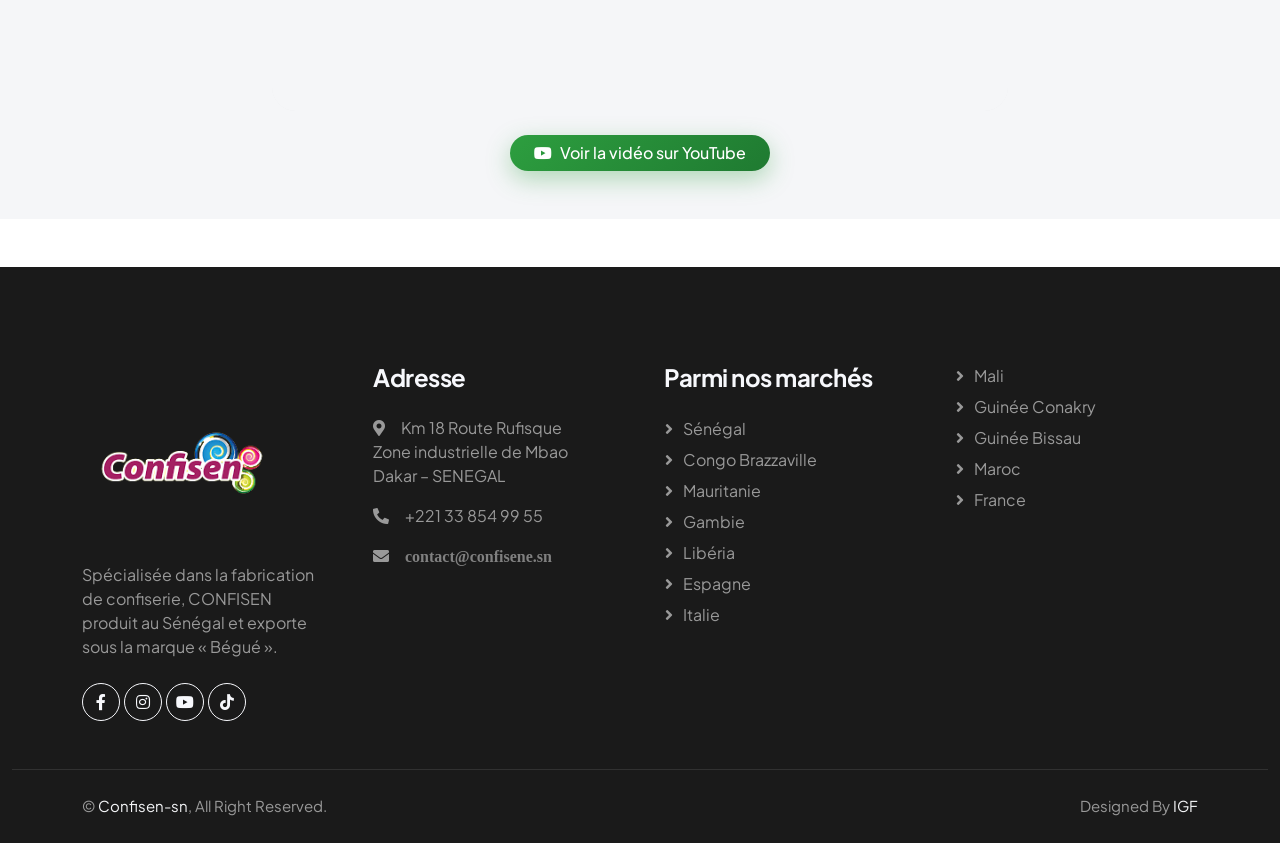
==== commit 2c134bed: "Separate bonbon photos into menthe, ananas, and gingembre rows. Co-authored-by: Cursor <cursoragent@" ====
--- a/index.html
+++ b/index.html
@@ -364,6 +364,7 @@
                             <div class="col-12 confisene-product-group" data-product-group="bonbons">
                                 <h3 class="confisene-product-group-title">Bonbons</h3>
                                 <div class="row g-4">
+                                    <div class="col-12"><h4 class="confisene-product-flavor">Menthe fraîche</h4></div>
                                     <div class="col-xl-3 col-lg-4 col-md-6">
                                         <div class="product-item">
                                             <div class="position-relative bg-light overflow-hidden">
@@ -388,6 +389,19 @@
                                             </div>
                                         </div>
                                     </div>
+                                    <div class="col-12"><h4 class="confisene-product-flavor">Ananas</h4></div>
+                                    <div class="col-xl-3 col-lg-4 col-md-6">
+                                        <div class="product-item">
+                                            <div class="position-relative bg-light overflow-hidden">
+                                                <span class="confisene-product-badge">Bonbons</span>
+                                                <img class="img-fluid w-100" src="img/gamme-bonbon-ananas-nature.png" alt="Bégué Ananas" loading="lazy" />
+                                            </div>
+                                            <div class="text-center p-4">
+                                                <a class="d-block h5 mb-2" href="galerie/index.html">Bégué Ananas</a>
+                                                <span class="text-primary me-1">Ananas</span>
+                                            </div>
+                                        </div>
+                                    </div>
                                     <div class="col-xl-3 col-lg-4 col-md-6">
                                         <div class="product-item">
                                             <div class="position-relative bg-light overflow-hidden">
@@ -404,11 +418,36 @@
                                         <div class="product-item">
                                             <div class="position-relative bg-light overflow-hidden">
                                                 <span class="confisene-product-badge">Bonbons</span>
-                                                <img class="img-fluid w-100" src="img/gamme-bonbon-ananas-xeweul.png" alt="Bégué Ananas, sachet" loading="lazy" />
+                                                <img class="img-fluid w-100" src="img/gamme-bonbon-ananas.png" alt="Bégué Ananas" loading="lazy" />
                                             </div>
                                             <div class="text-center p-4">
                                                 <a class="d-block h5 mb-2" href="galerie/index.html">Bégué Ananas</a>
                                                 <span class="text-primary me-1">Ananas — sachet</span>
+                                            </div>
+                                        </div>
+                                    </div>
+                                    <div class="col-xl-3 col-lg-4 col-md-6">
+                                        <div class="product-item">
+                                            <div class="position-relative bg-light overflow-hidden">
+                                                <span class="confisene-product-badge">Bonbons</span>
+                                                <img class="img-fluid w-100" src="img/gamme-bonbon-ananas-xeweul.png" alt="Bégué Ananas Xeweul" loading="lazy" />
+                                            </div>
+                                            <div class="text-center p-4">
+                                                <a class="d-block h5 mb-2" href="galerie/index.html">Bégué Ananas</a>
+                                                <span class="text-primary me-1">Ananas — Xeweul</span>
+                                            </div>
+                                        </div>
+                                    </div>
+                                    <div class="col-12"><h4 class="confisene-product-flavor">Gingembre</h4></div>
+                                    <div class="col-xl-3 col-lg-4 col-md-6">
+                                        <div class="product-item">
+                                            <div class="position-relative bg-light overflow-hidden">
+                                                <span class="confisene-product-badge">Bonbons</span>
+                                                <img class="img-fluid w-100" src="img/gamme-bonbon-gingembre-nature.png" alt="Bégué Gingembre" loading="lazy" />
+                                            </div>
+                                            <div class="text-center p-4">
+                                                <a class="d-block h5 mb-2" href="galerie/index.html">Bégué Gingembre</a>
+                                                <span class="text-primary me-1">Gingembre</span>
                                             </div>
                                         </div>
                                     </div>
@@ -441,6 +480,54 @@
                             <div class="col-12 confisene-product-group" data-product-group="sucettes">
                                 <h3 class="confisene-product-group-title">Sucettes</h3>
                                 <div class="row g-4">
+                                    <div class="col-xl-3 col-lg-4 col-md-6">
+                                        <div class="product-item">
+                                            <div class="position-relative bg-light overflow-hidden">
+                                                <span class="confisene-product-badge">Sucettes</span>
+                                                <img class="img-fluid w-100" src="img/produit-passion.jpg" alt="Bégué Fruit de la passion" loading="lazy" />
+                                            </div>
+                                            <div class="text-center p-4">
+                                                <a class="d-block h5 mb-2" href="galerie/index.html">Bégué Fruit de la passion</a>
+                                                <span class="text-primary me-1">Fruit de la passion</span>
+                                            </div>
+                                        </div>
+                                    </div>
+                                    <div class="col-xl-3 col-lg-4 col-md-6">
+                                        <div class="product-item">
+                                            <div class="position-relative bg-light overflow-hidden">
+                                                <span class="confisene-product-badge">Sucettes</span>
+                                                <img class="img-fluid w-100" src="img/produit-fraise.jpg" alt="Bégué Fraise" loading="lazy" />
+                                            </div>
+                                            <div class="text-center p-4">
+                                                <a class="d-block h5 mb-2" href="galerie/index.html">Bégué Fraise</a>
+                                                <span class="text-primary me-1">Fraise</span>
+                                            </div>
+                                        </div>
+                                    </div>
+                                    <div class="col-xl-3 col-lg-4 col-md-6">
+                                        <div class="product-item">
+                                            <div class="position-relative bg-light overflow-hidden">
+                                                <span class="confisene-product-badge">Sucettes</span>
+                                                <img class="img-fluid w-100" src="img/produit-caramel.jpg" alt="Bégué Caramel" loading="lazy" />
+                                            </div>
+                                            <div class="text-center p-4">
+                                                <a class="d-block h5 mb-2" href="galerie/index.html">Bégué Caramel</a>
+                                                <span class="text-primary me-1">Caramel</span>
+                                            </div>
+                                        </div>
+                                    </div>
+                                    <div class="col-xl-3 col-lg-4 col-md-6">
+                                        <div class="product-item">
+                                            <div class="position-relative bg-light overflow-hidden">
+                                                <span class="confisene-product-badge">Sucettes</span>
+                                                <img class="img-fluid w-100" src="img/produit-mangue.jpg" alt="Bégué Mangue" loading="lazy" />
+                                            </div>
+                                            <div class="text-center p-4">
+                                                <a class="d-block h5 mb-2" href="galerie/index.html">Bégué Mangue</a>
+                                                <span class="text-primary me-1">Mangue</span>
+                                            </div>
+                                        </div>
+                                    </div>
                                     <div class="col-xl-3 col-lg-4 col-md-6">
                                         <div class="product-item">
                                             <div class="position-relative bg-light overflow-hidden">
--- a/css/confisene-modern.css
+++ b/css/confisene-modern.css
@@ -757,6 +757,19 @@
     padding: 2rem 1.5rem 4rem;
 }
 
+.confisene-gallery-subtitle {
+    font-size: 1.05rem;
+    font-weight: 700;
+    color: var(--begue-black, #1a1a1a);
+    margin: 1.5rem 0 0.75rem;
+}
+
+.confisene-product-flavor {
+    font-size: 1.05rem;
+    font-weight: 700;
+    margin: 0.5rem 0 0;
+}
+
 .confisene-gallery-section-title {
     font-size: 1.35rem;
     font-weight: 700;
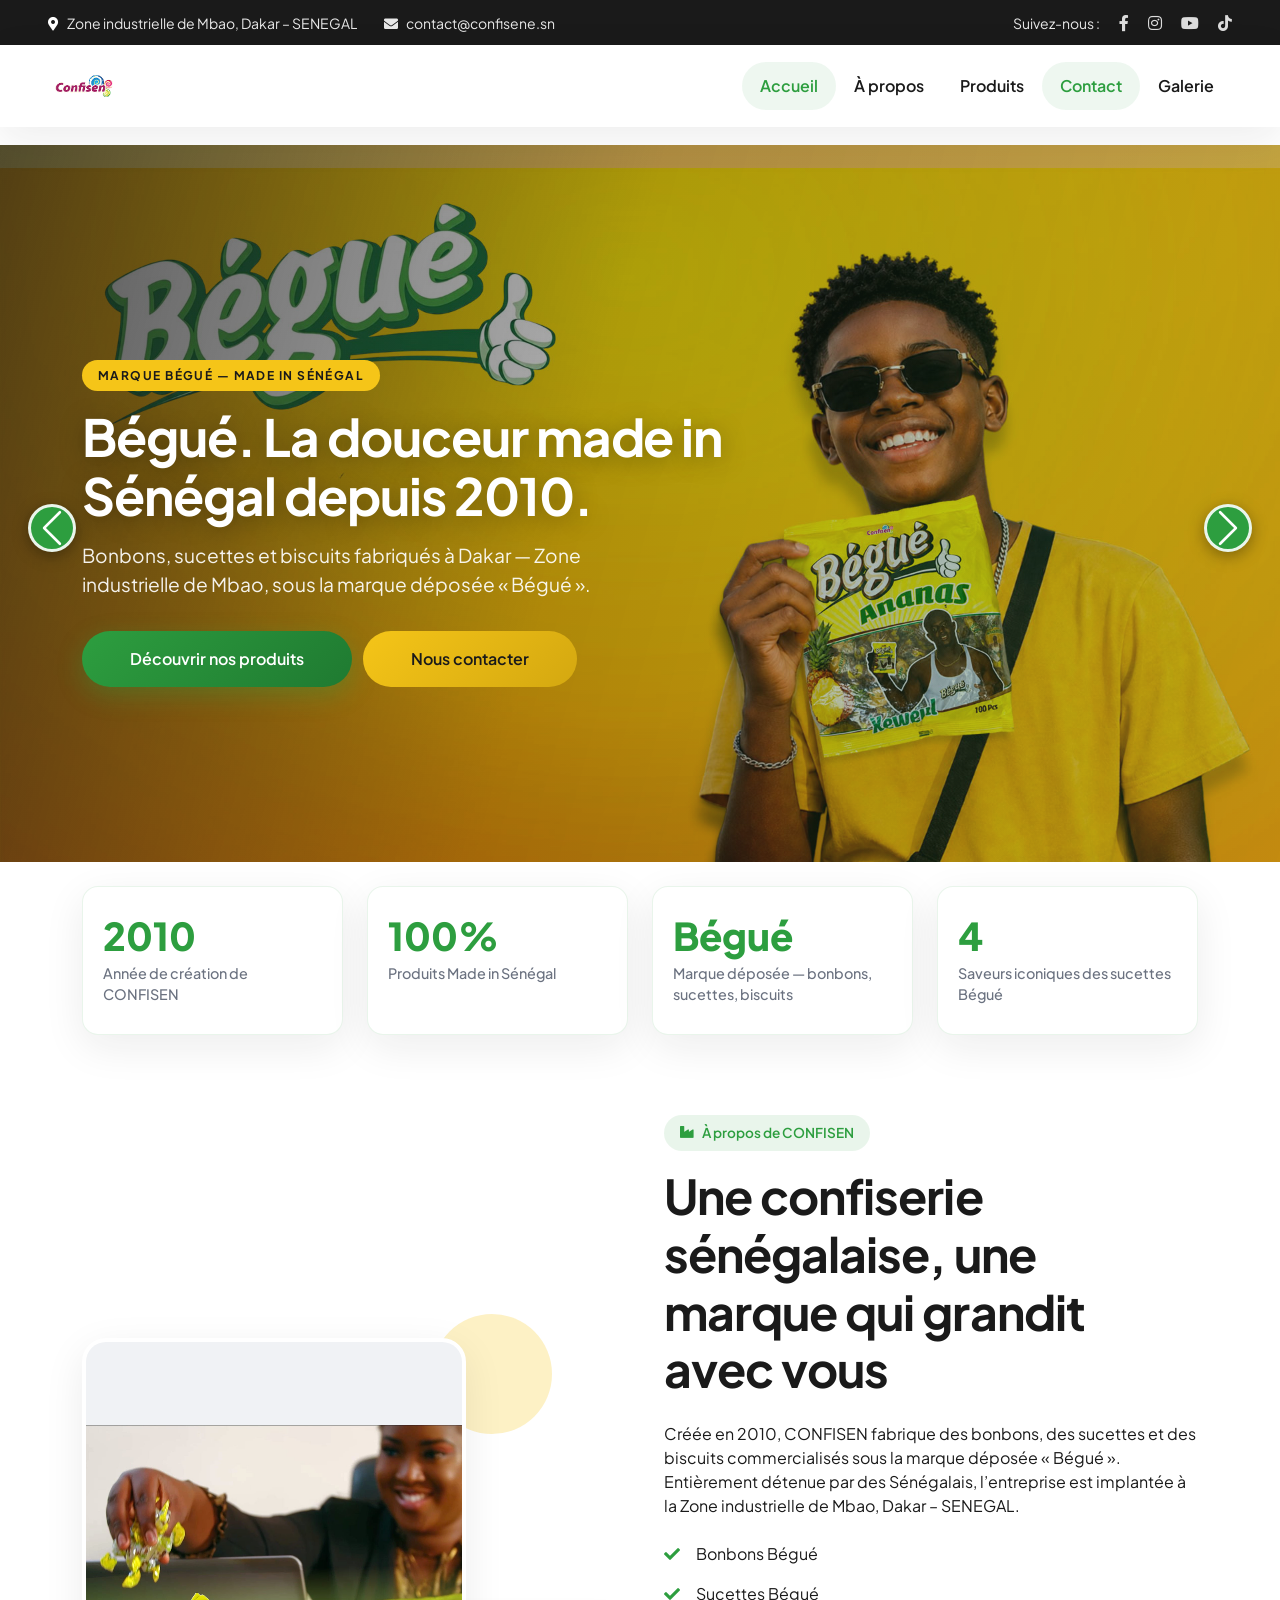
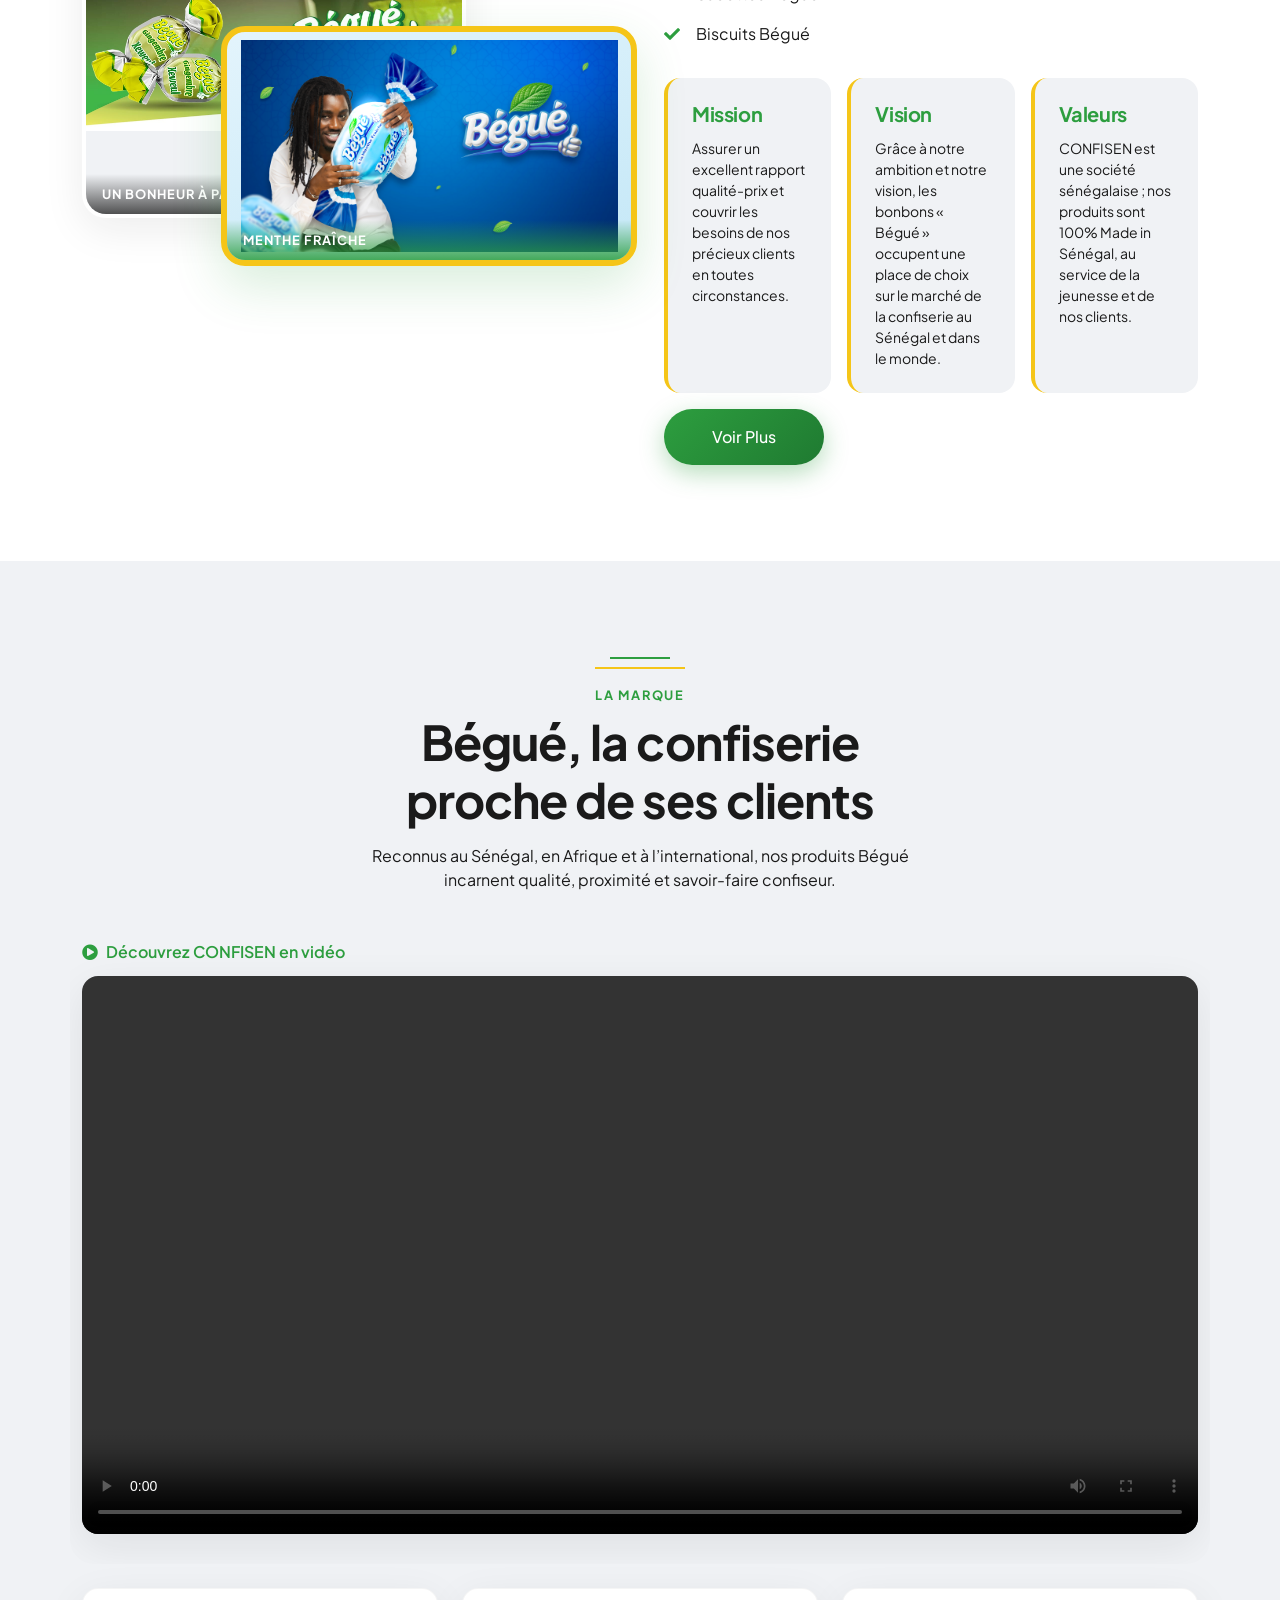
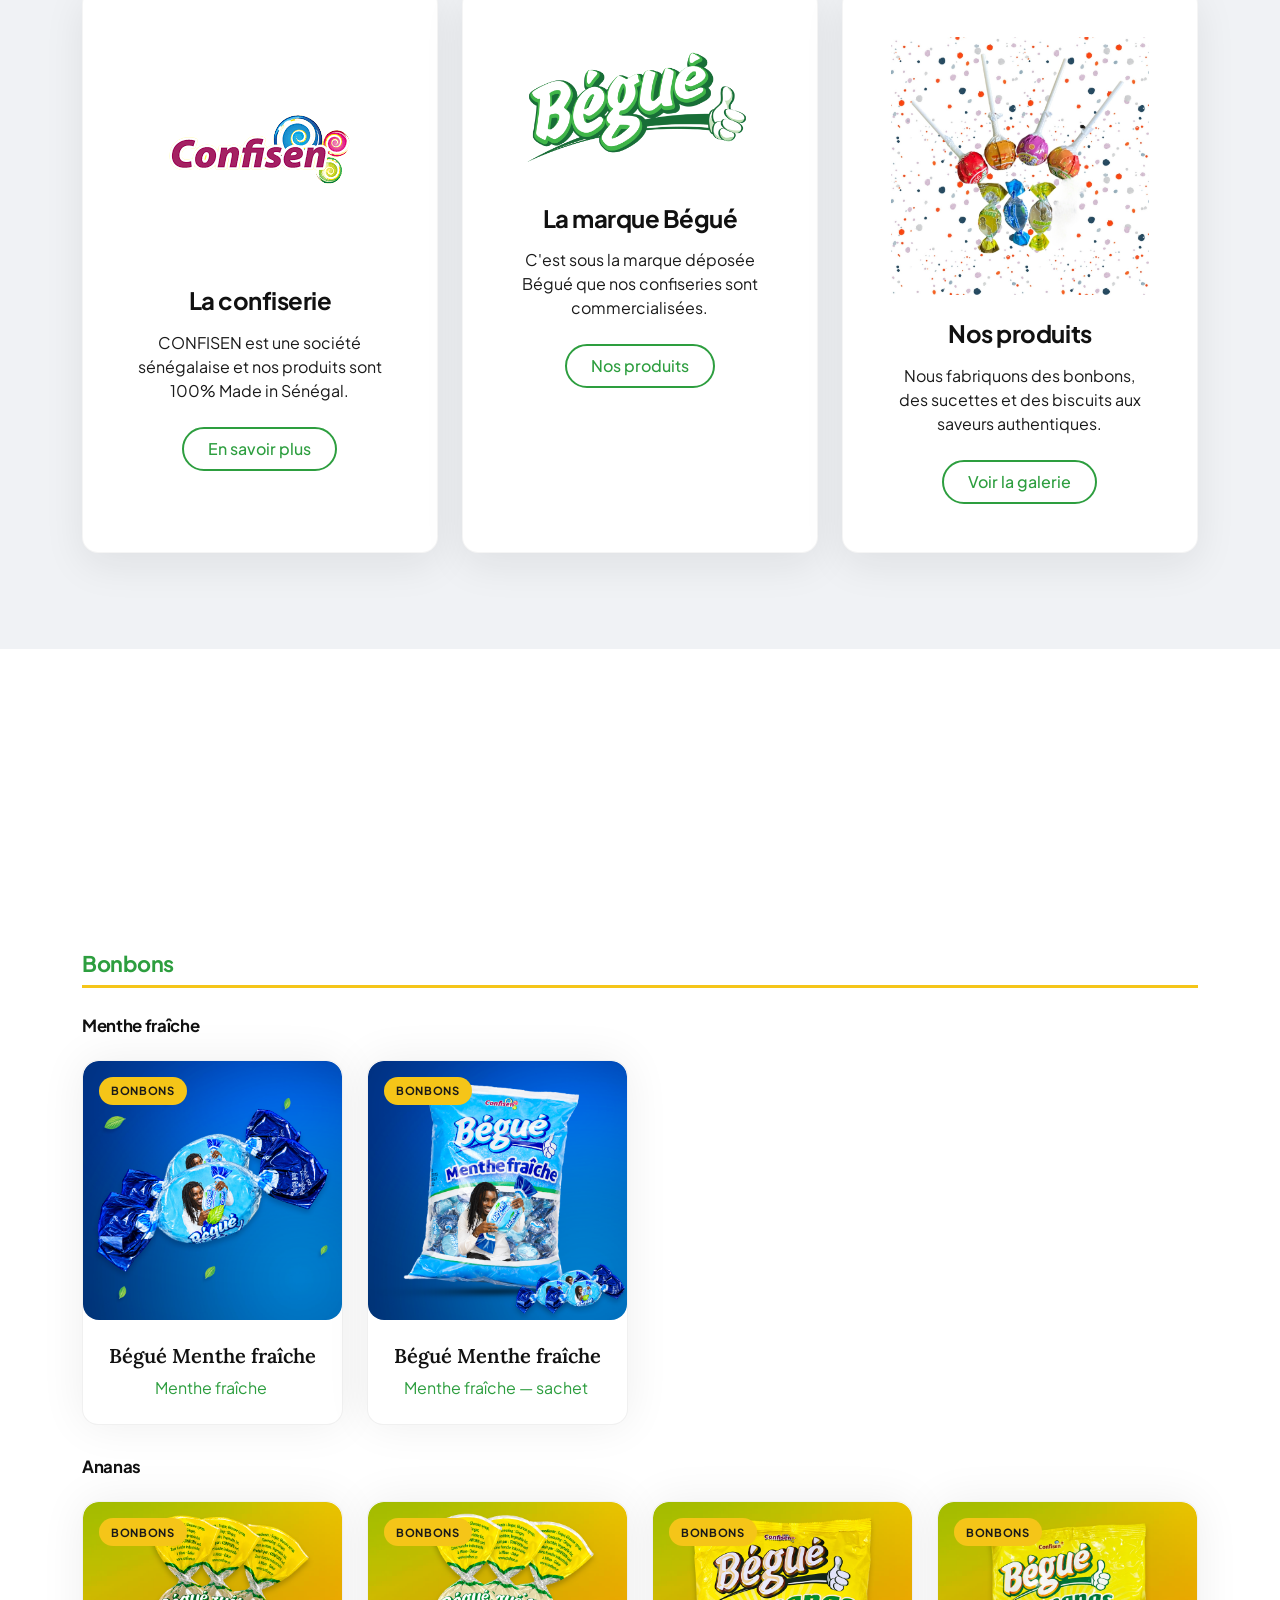
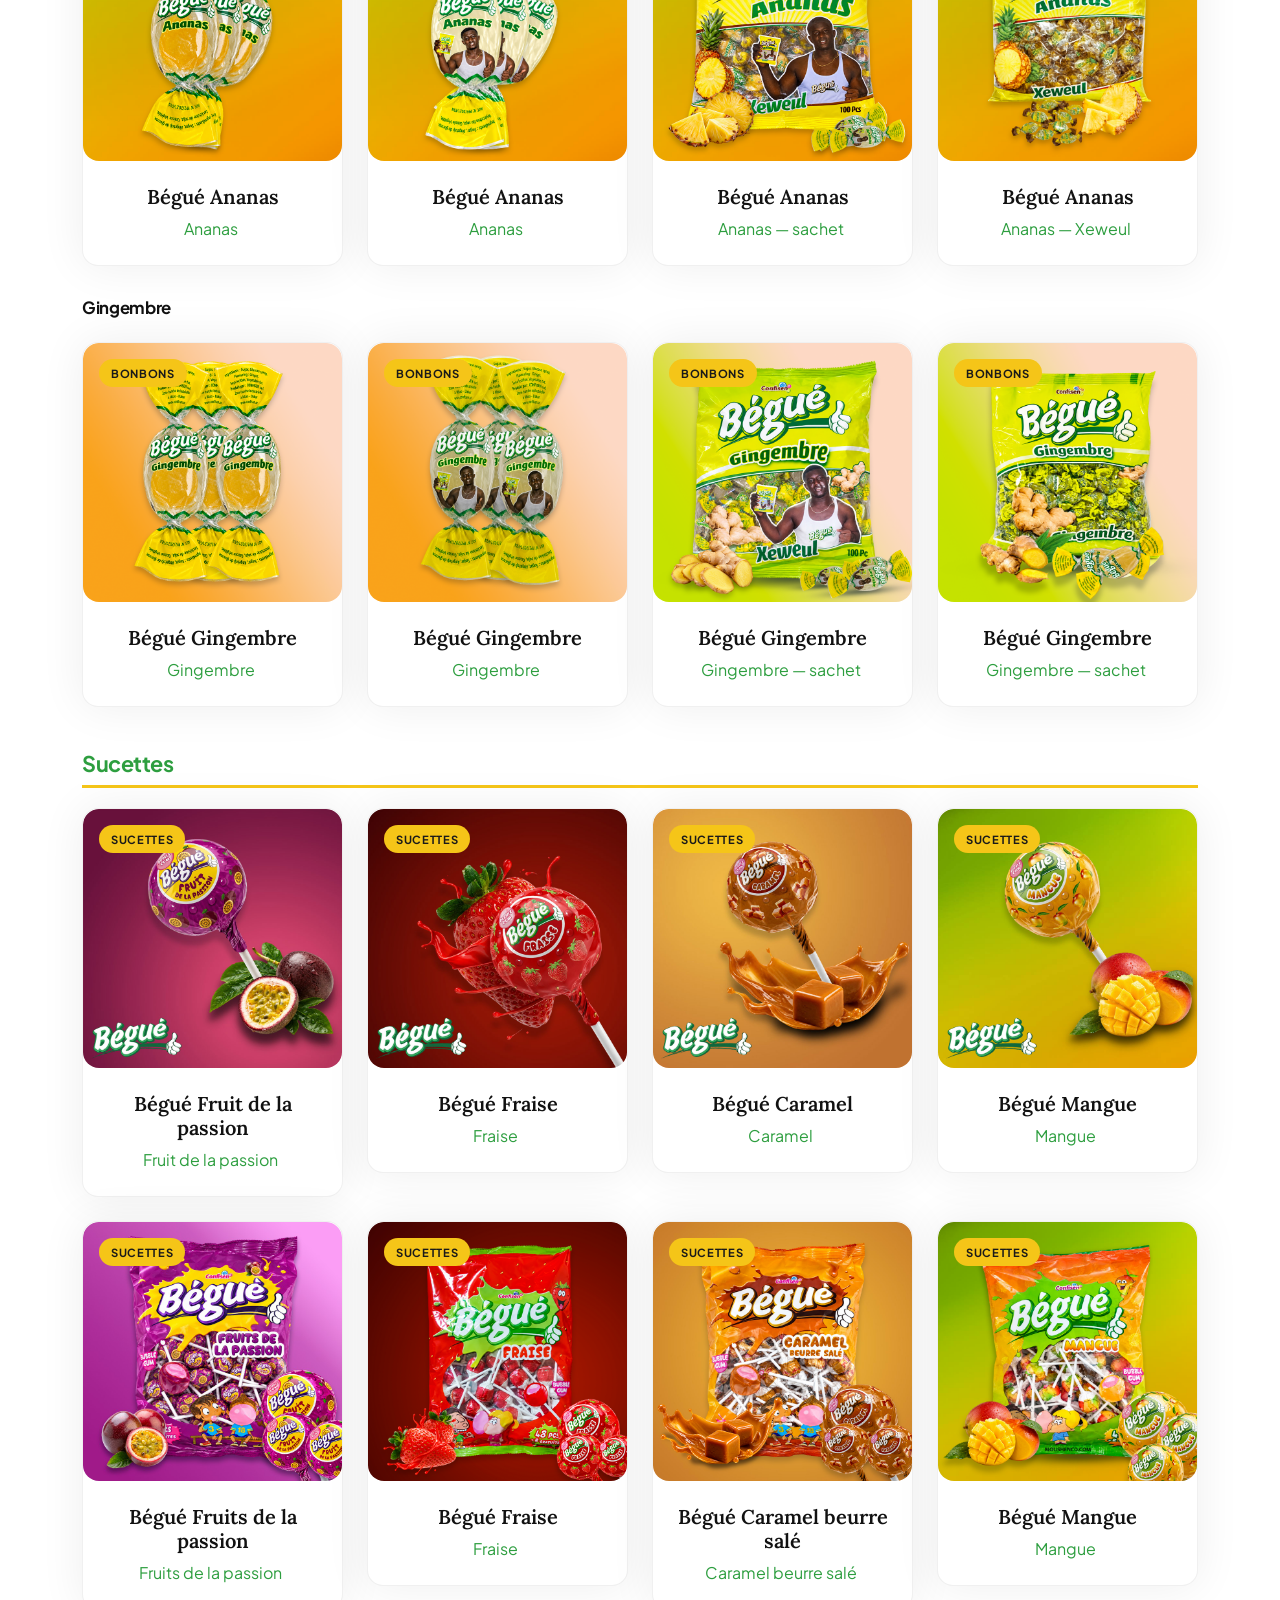
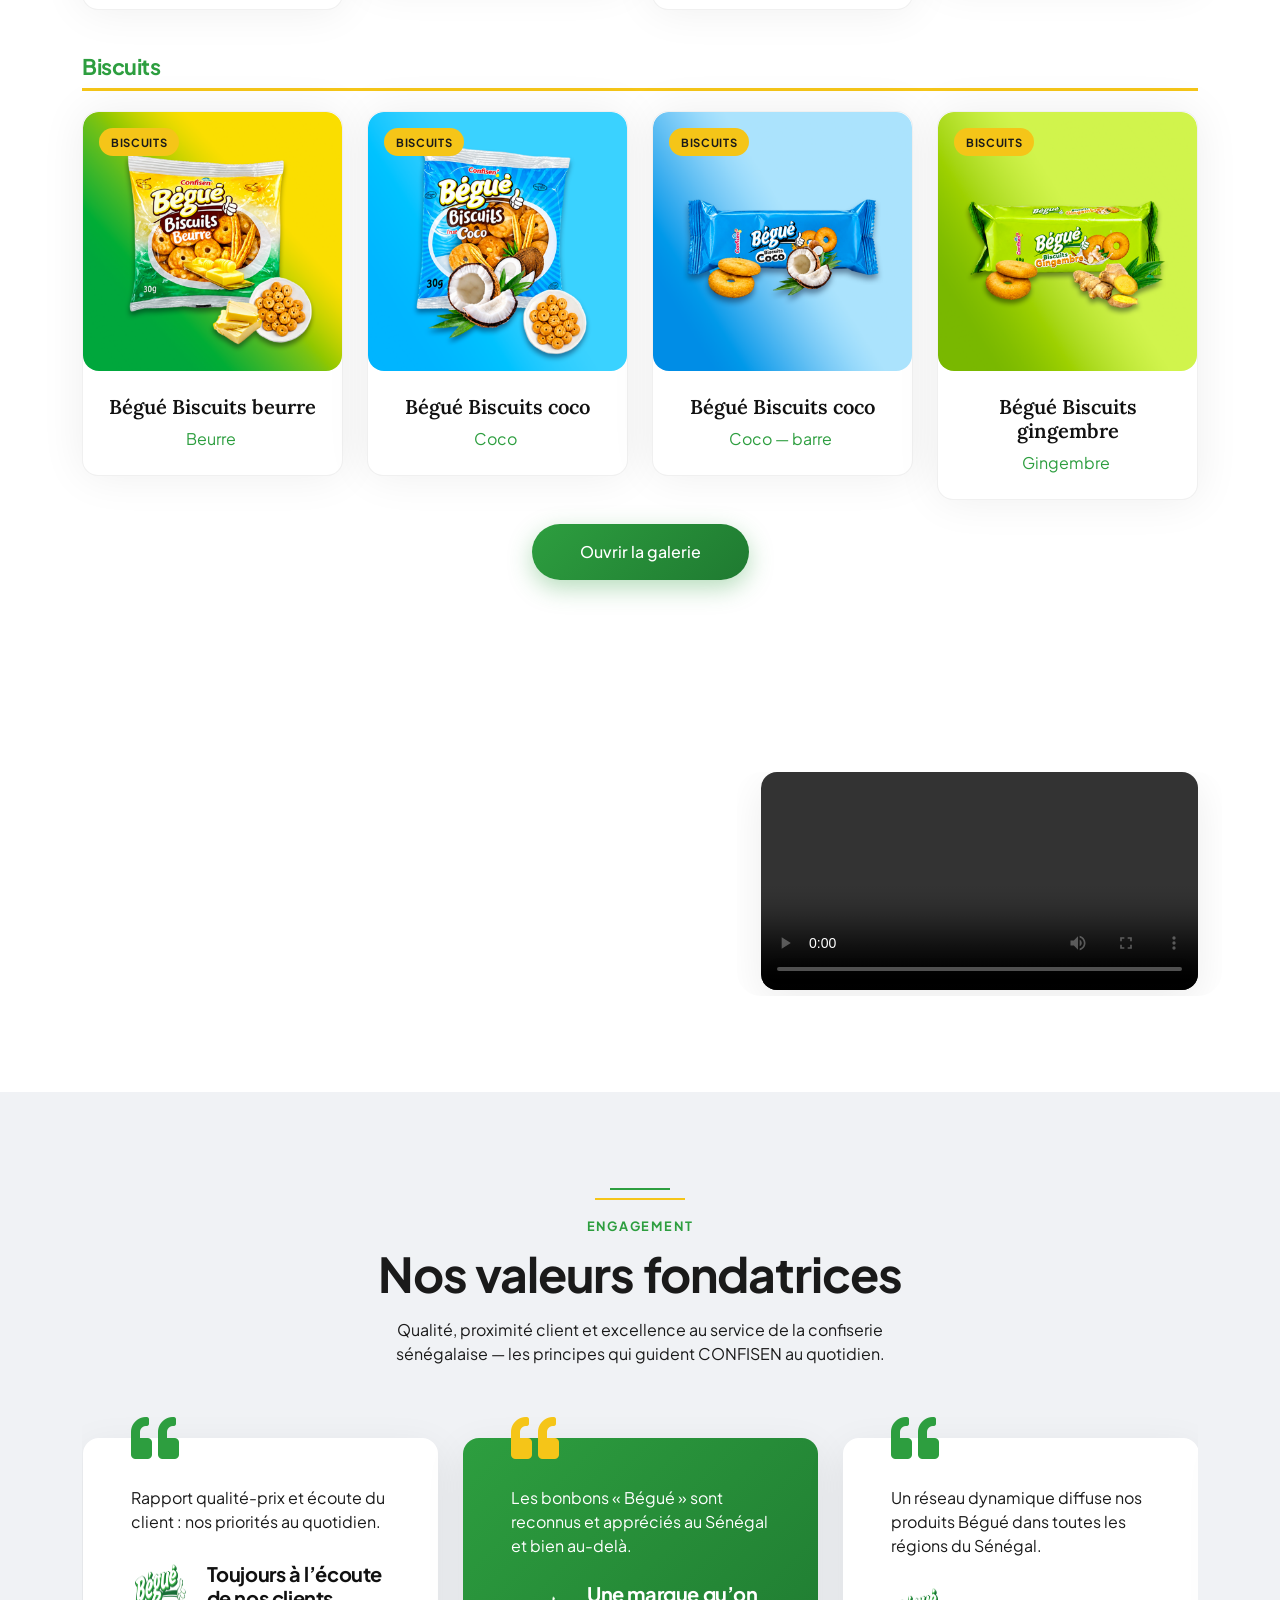
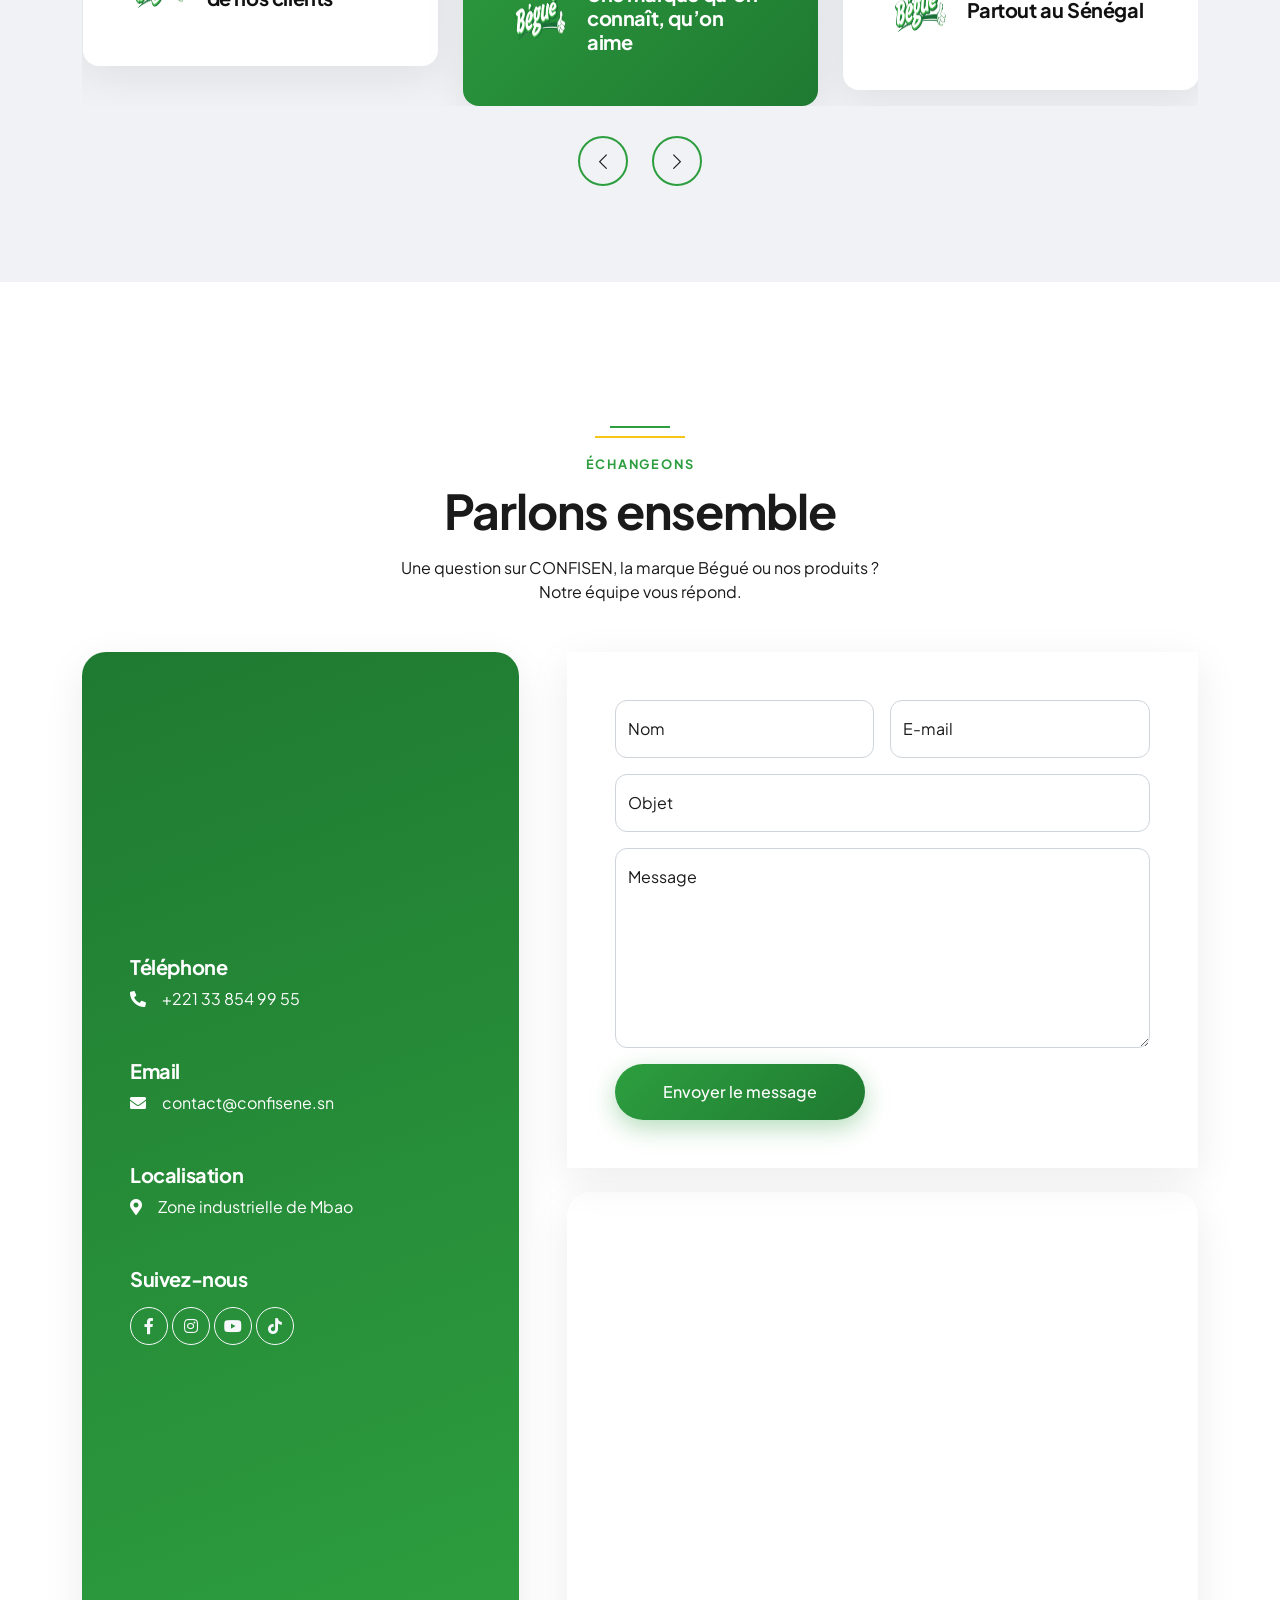
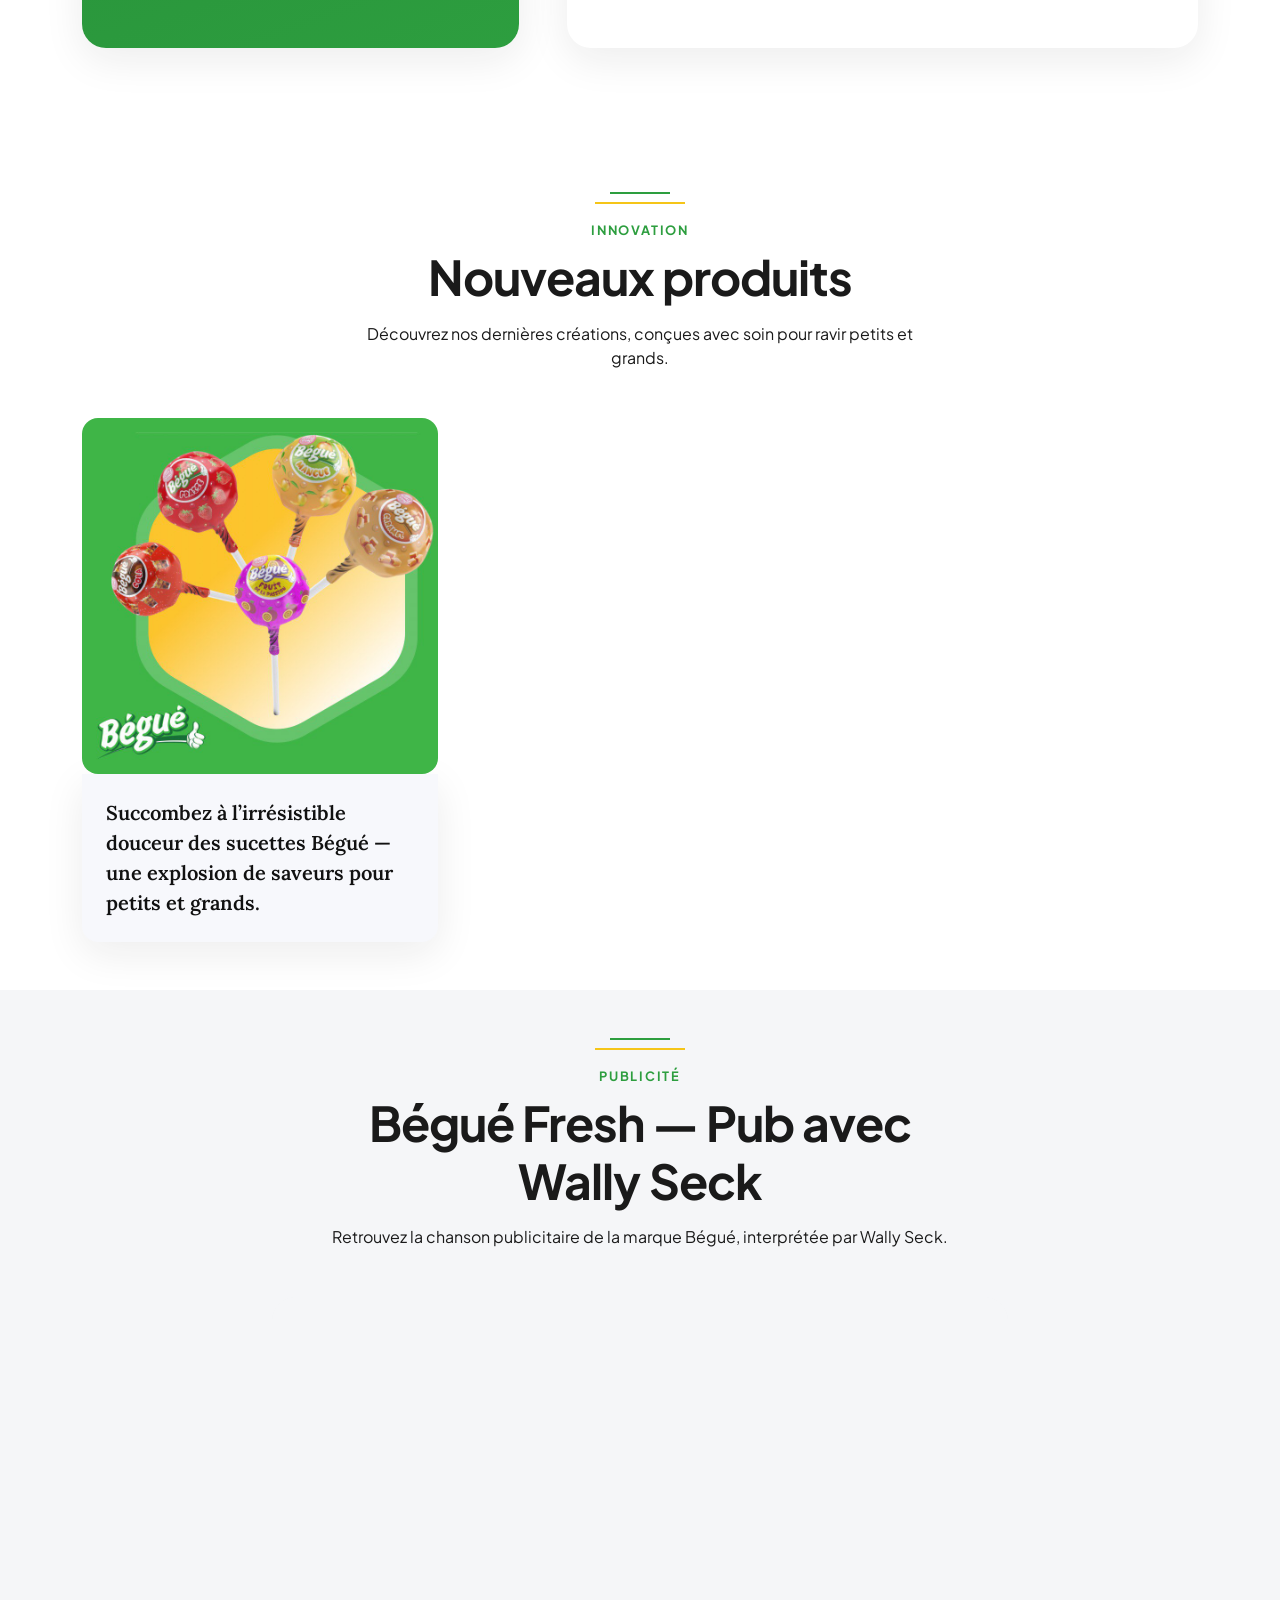
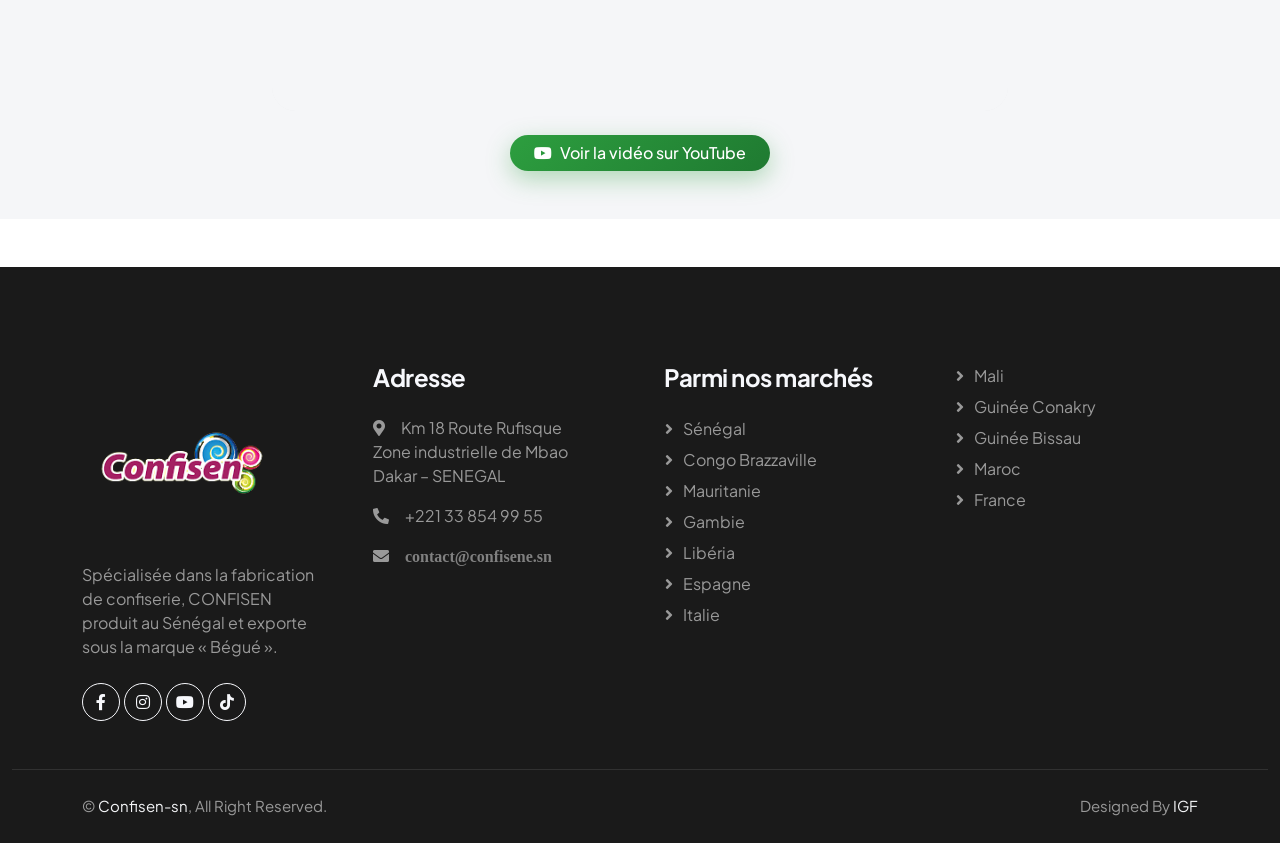
==== commit 3eb8e018: "Add the plain Bégué Gingembre bag to the bonbon range. Co-authored-by: Cursor <cursoragent@cursor.co" ====
--- a/index.html
+++ b/index.html
@@ -468,6 +468,18 @@
                                             <div class="position-relative bg-light overflow-hidden">
                                                 <span class="confisene-product-badge">Bonbons</span>
                                                 <img class="img-fluid w-100" src="img/gamme-bonbon-gingembre.png" alt="Bégué Gingembre" loading="lazy" />
+                                            </div>
+                                            <div class="text-center p-4">
+                                                <a class="d-block h5 mb-2" href="galerie/index.html">Bégué Gingembre</a>
+                                                <span class="text-primary me-1">Gingembre — sachet</span>
+                                            </div>
+                                        </div>
+                                    </div>
+                                    <div class="col-xl-3 col-lg-4 col-md-6">
+                                        <div class="product-item">
+                                            <div class="position-relative bg-light overflow-hidden">
+                                                <span class="confisene-product-badge">Bonbons</span>
+                                                <img class="img-fluid w-100" src="img/gamme-bonbon-gingembre-xeweul.png" alt="Bégué Gingembre, sachet" loading="lazy" />
                                             </div>
                                             <div class="text-center p-4">
                                                 <a class="d-block h5 mb-2" href="galerie/index.html">Bégué Gingembre</a>
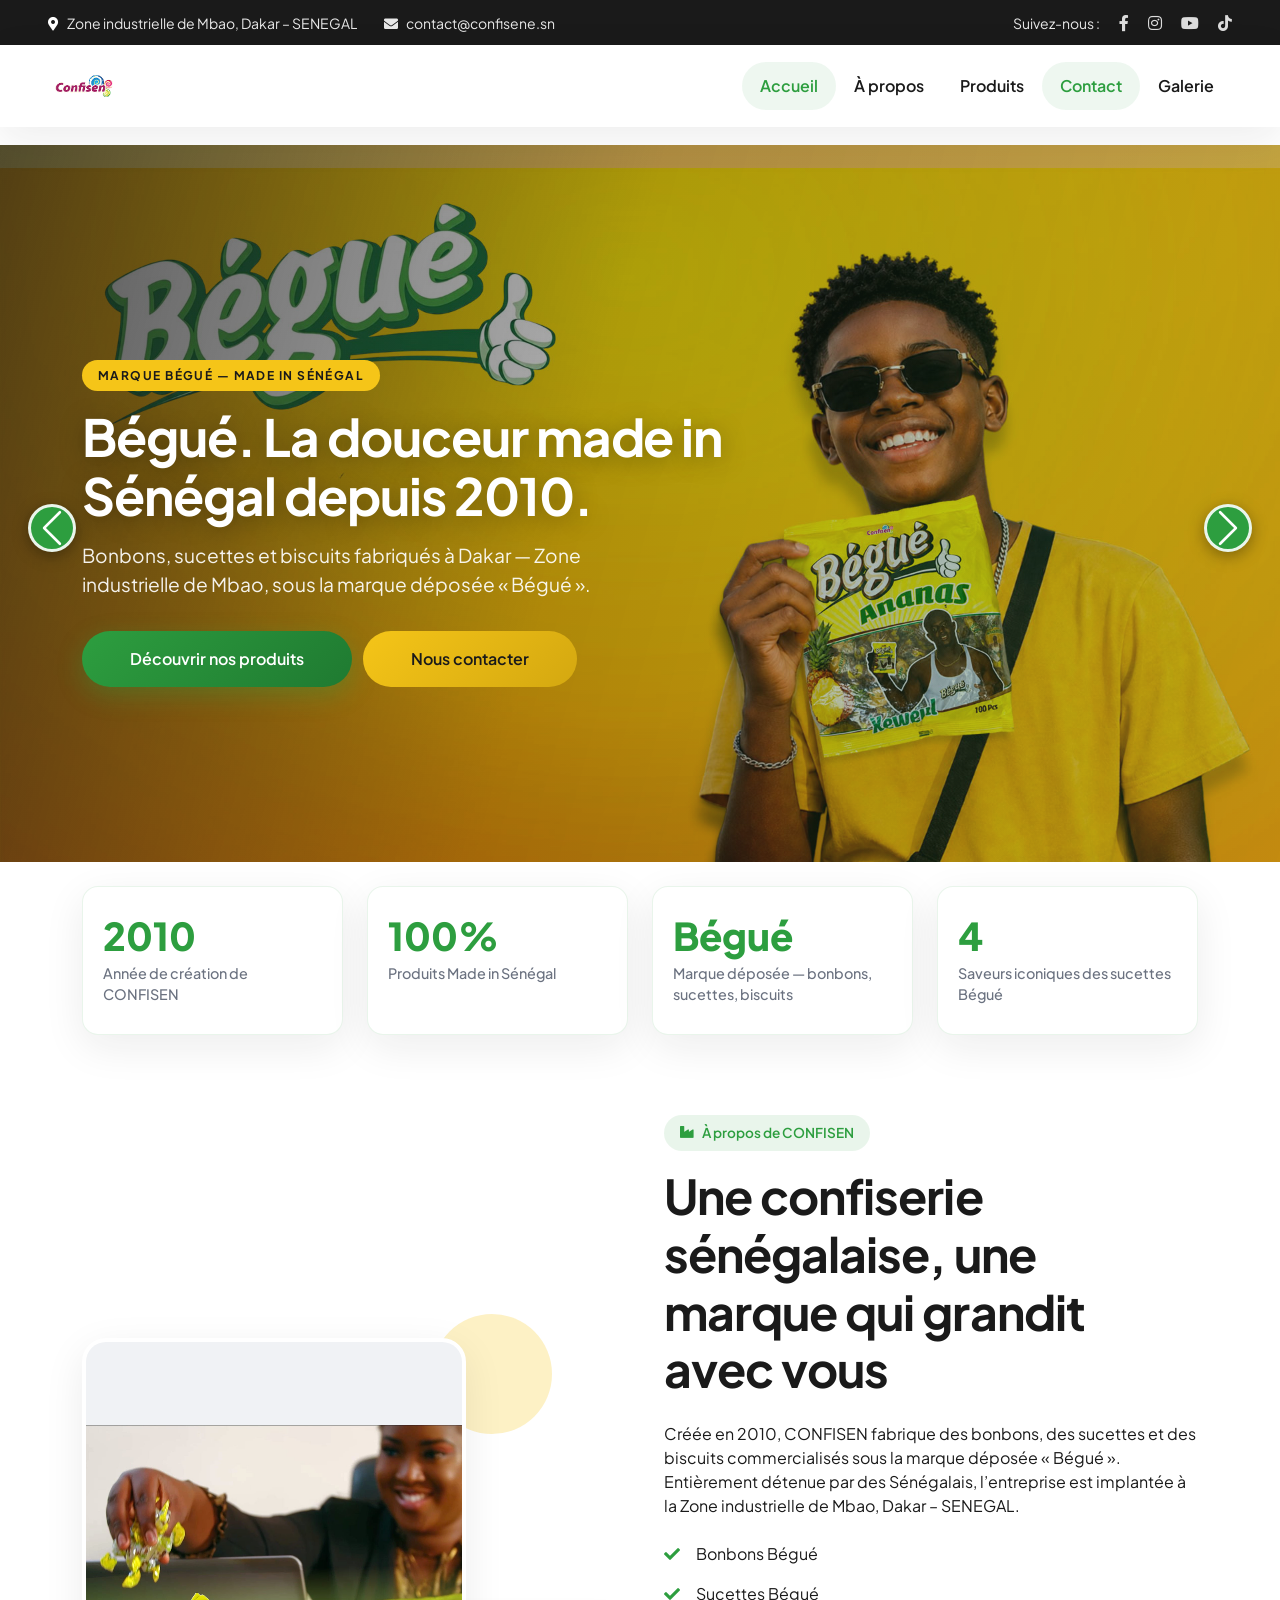
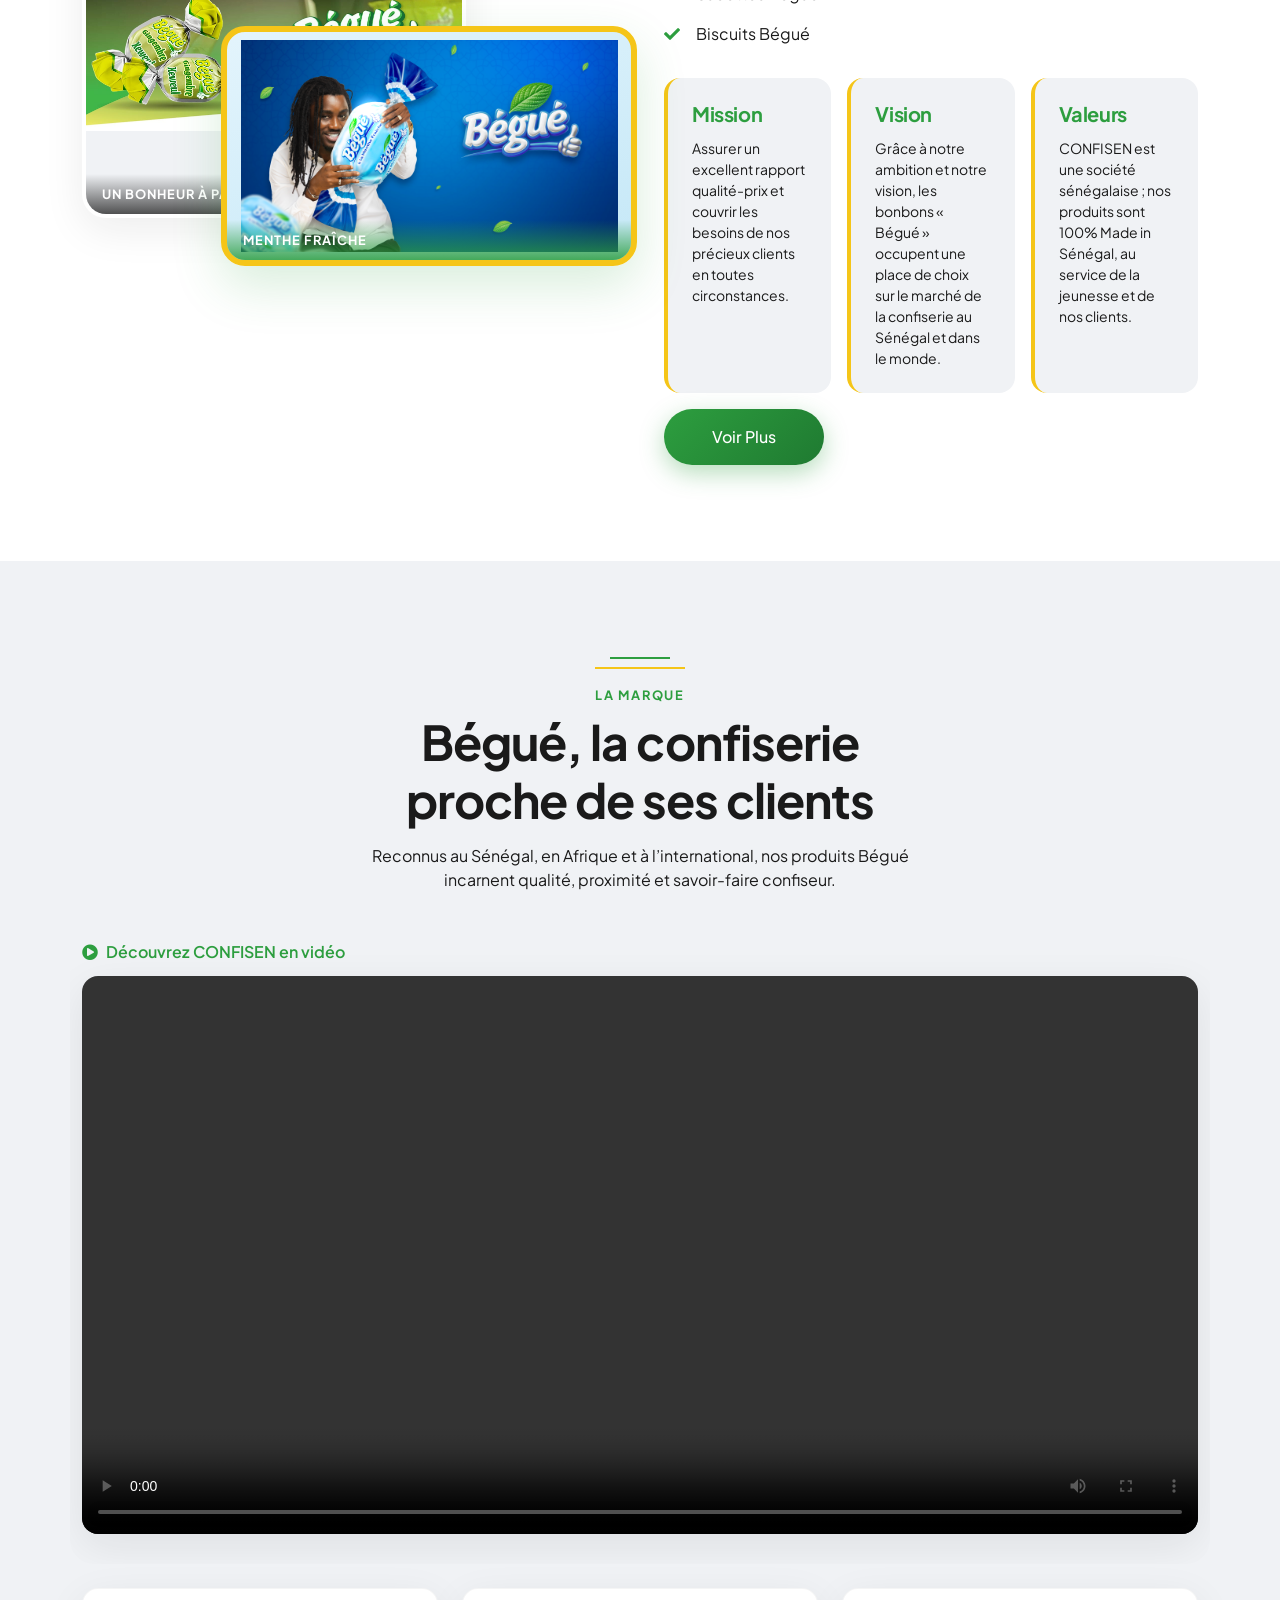
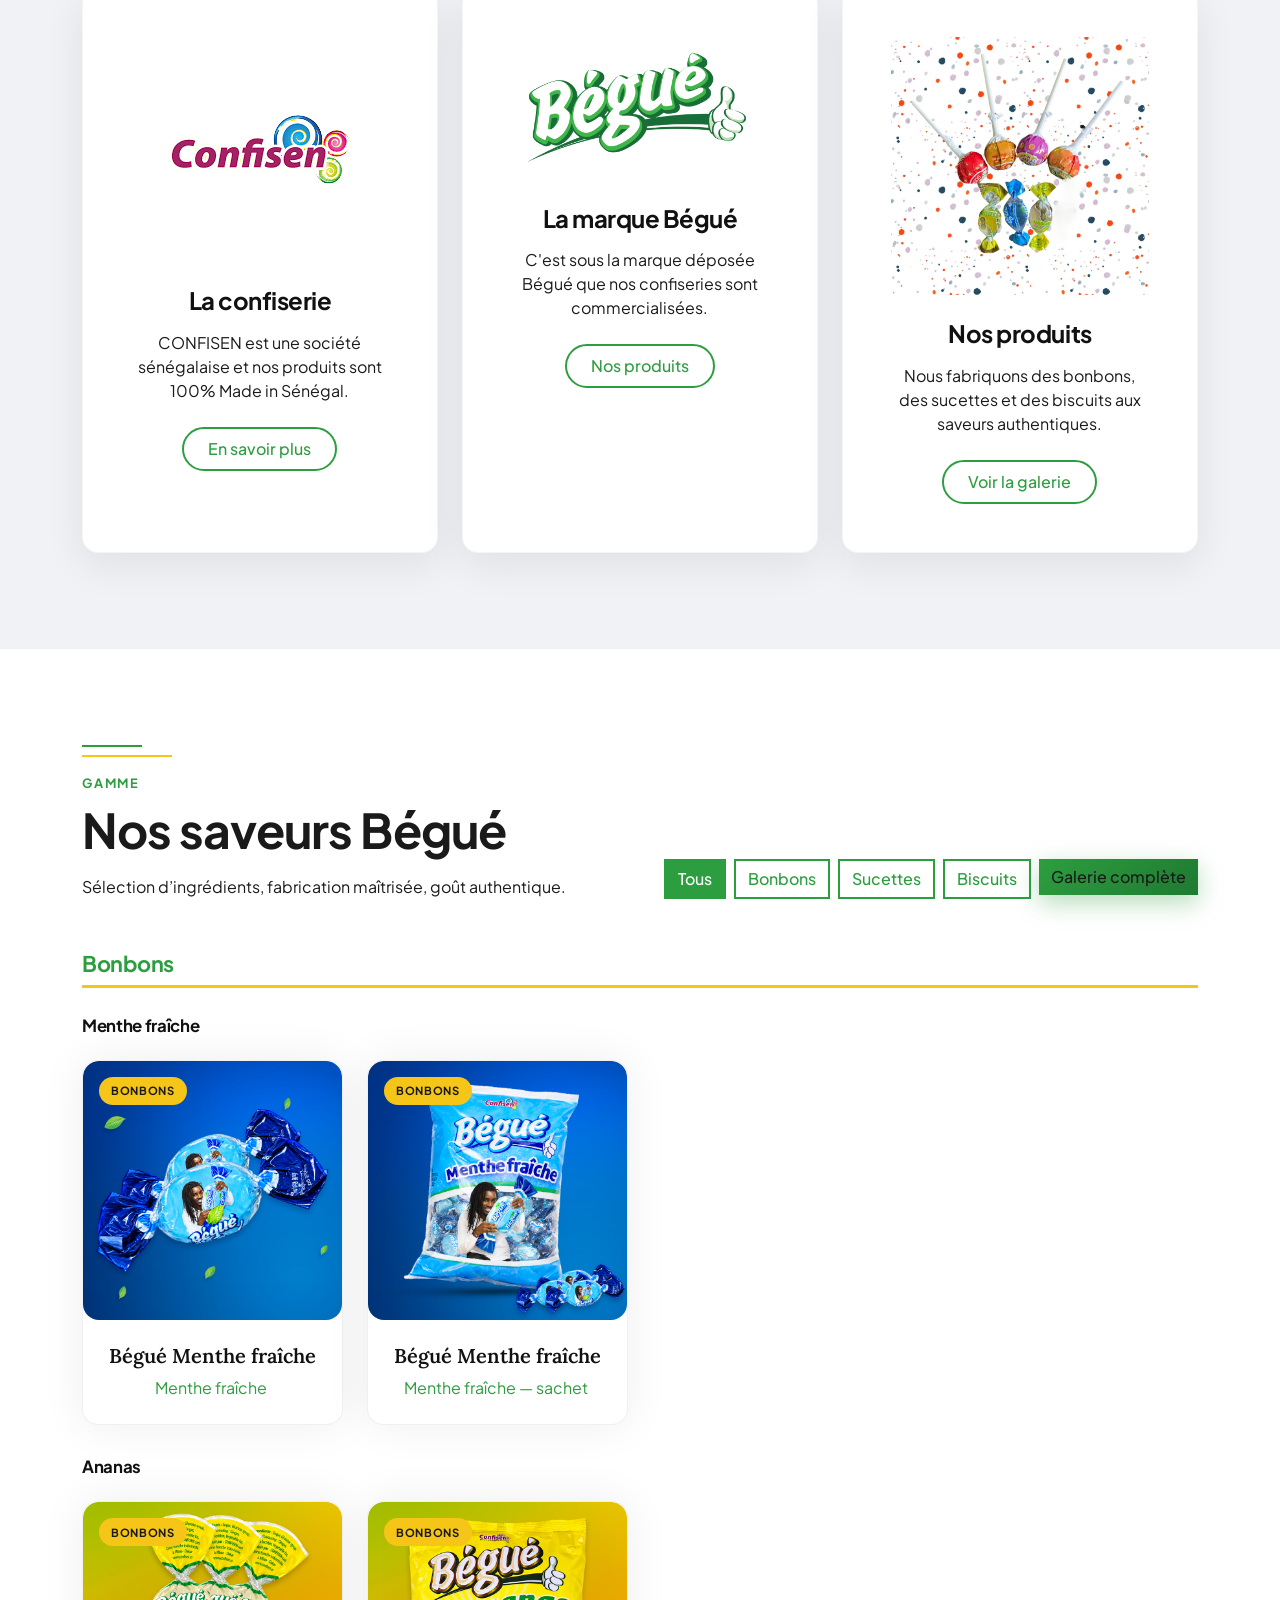
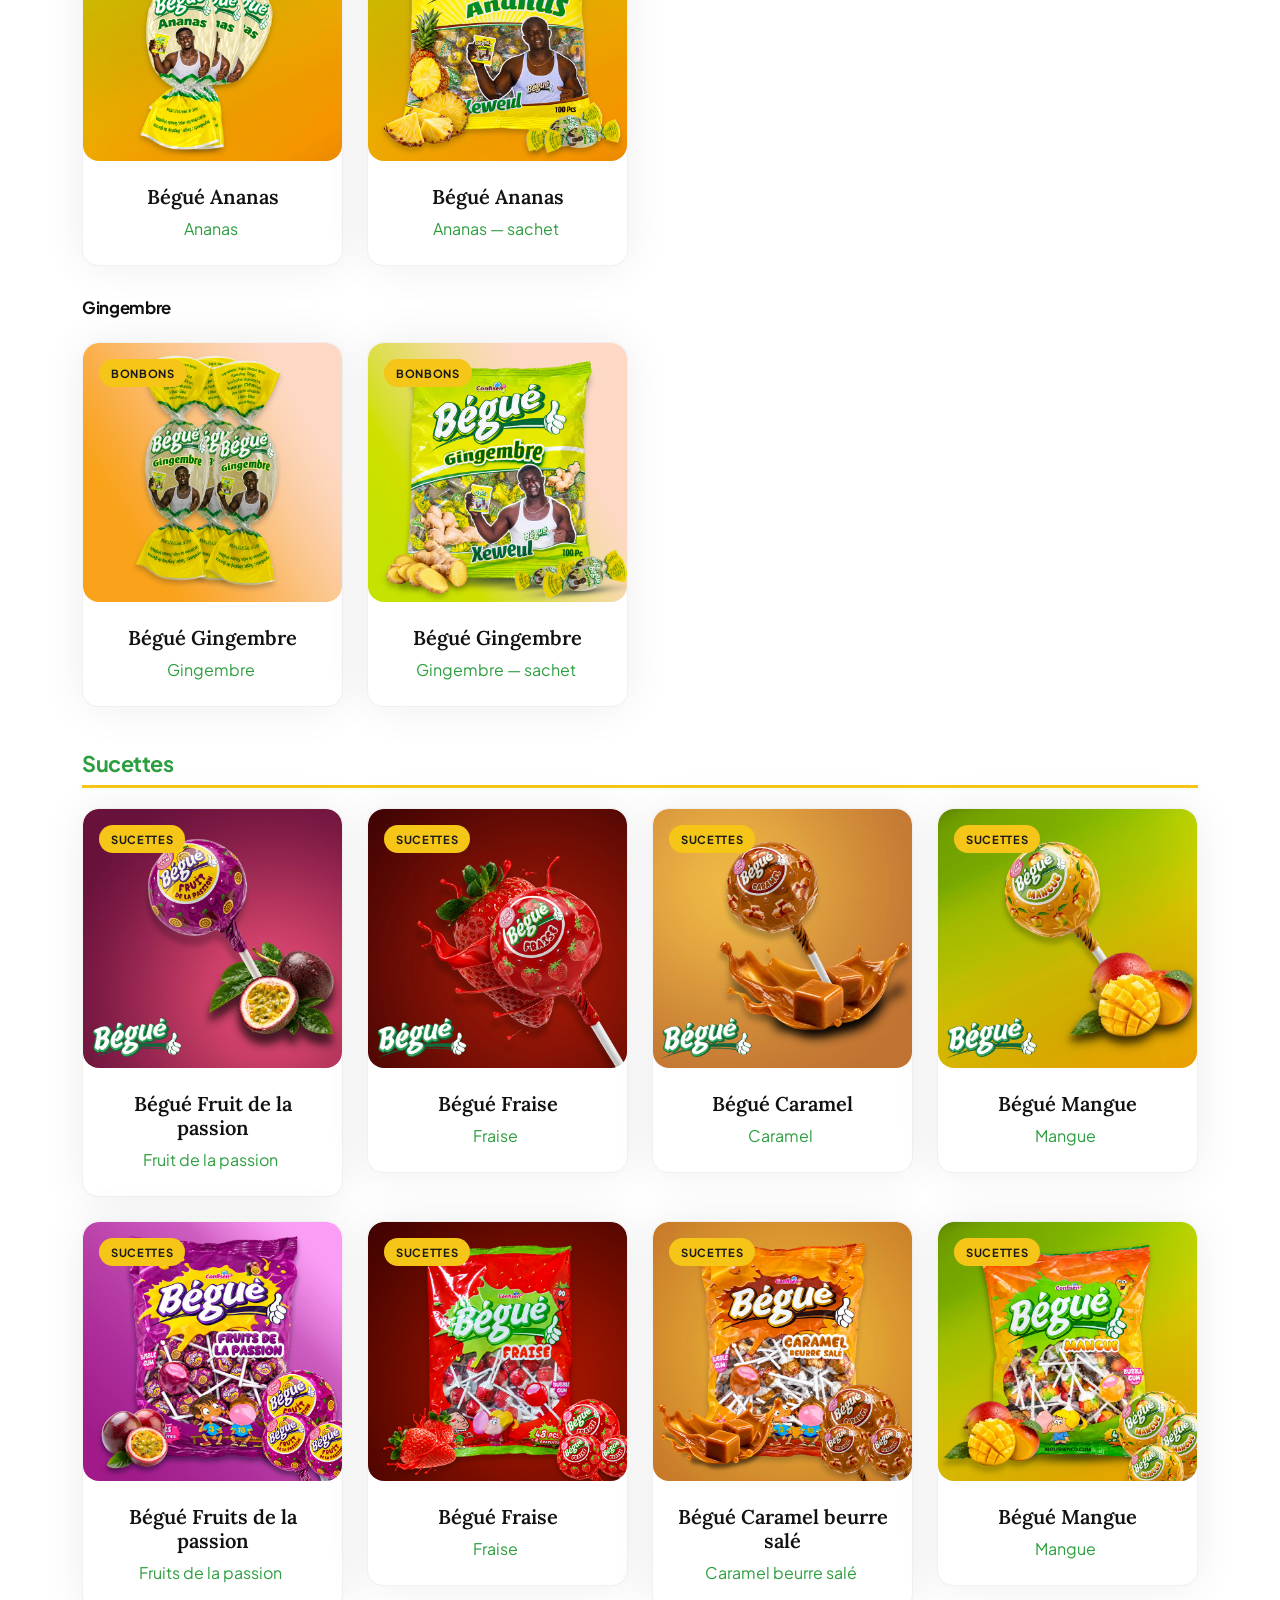
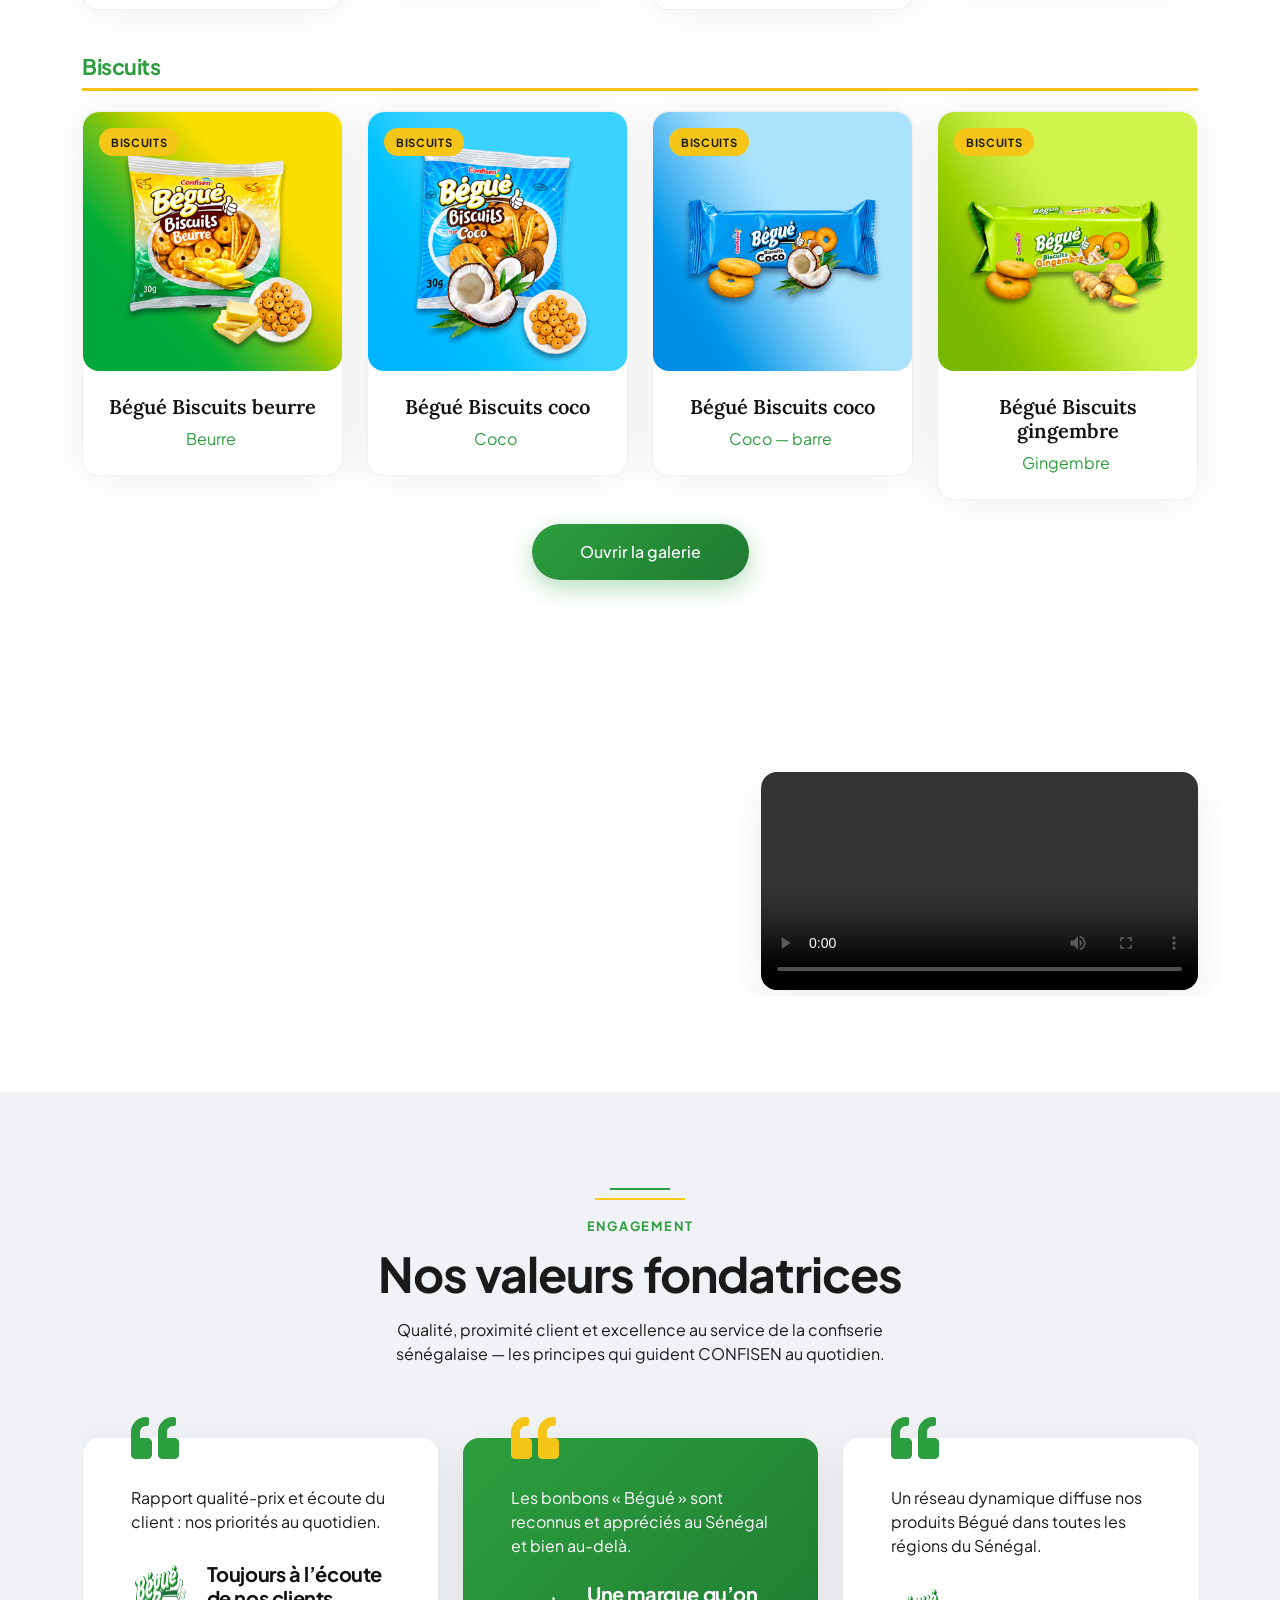
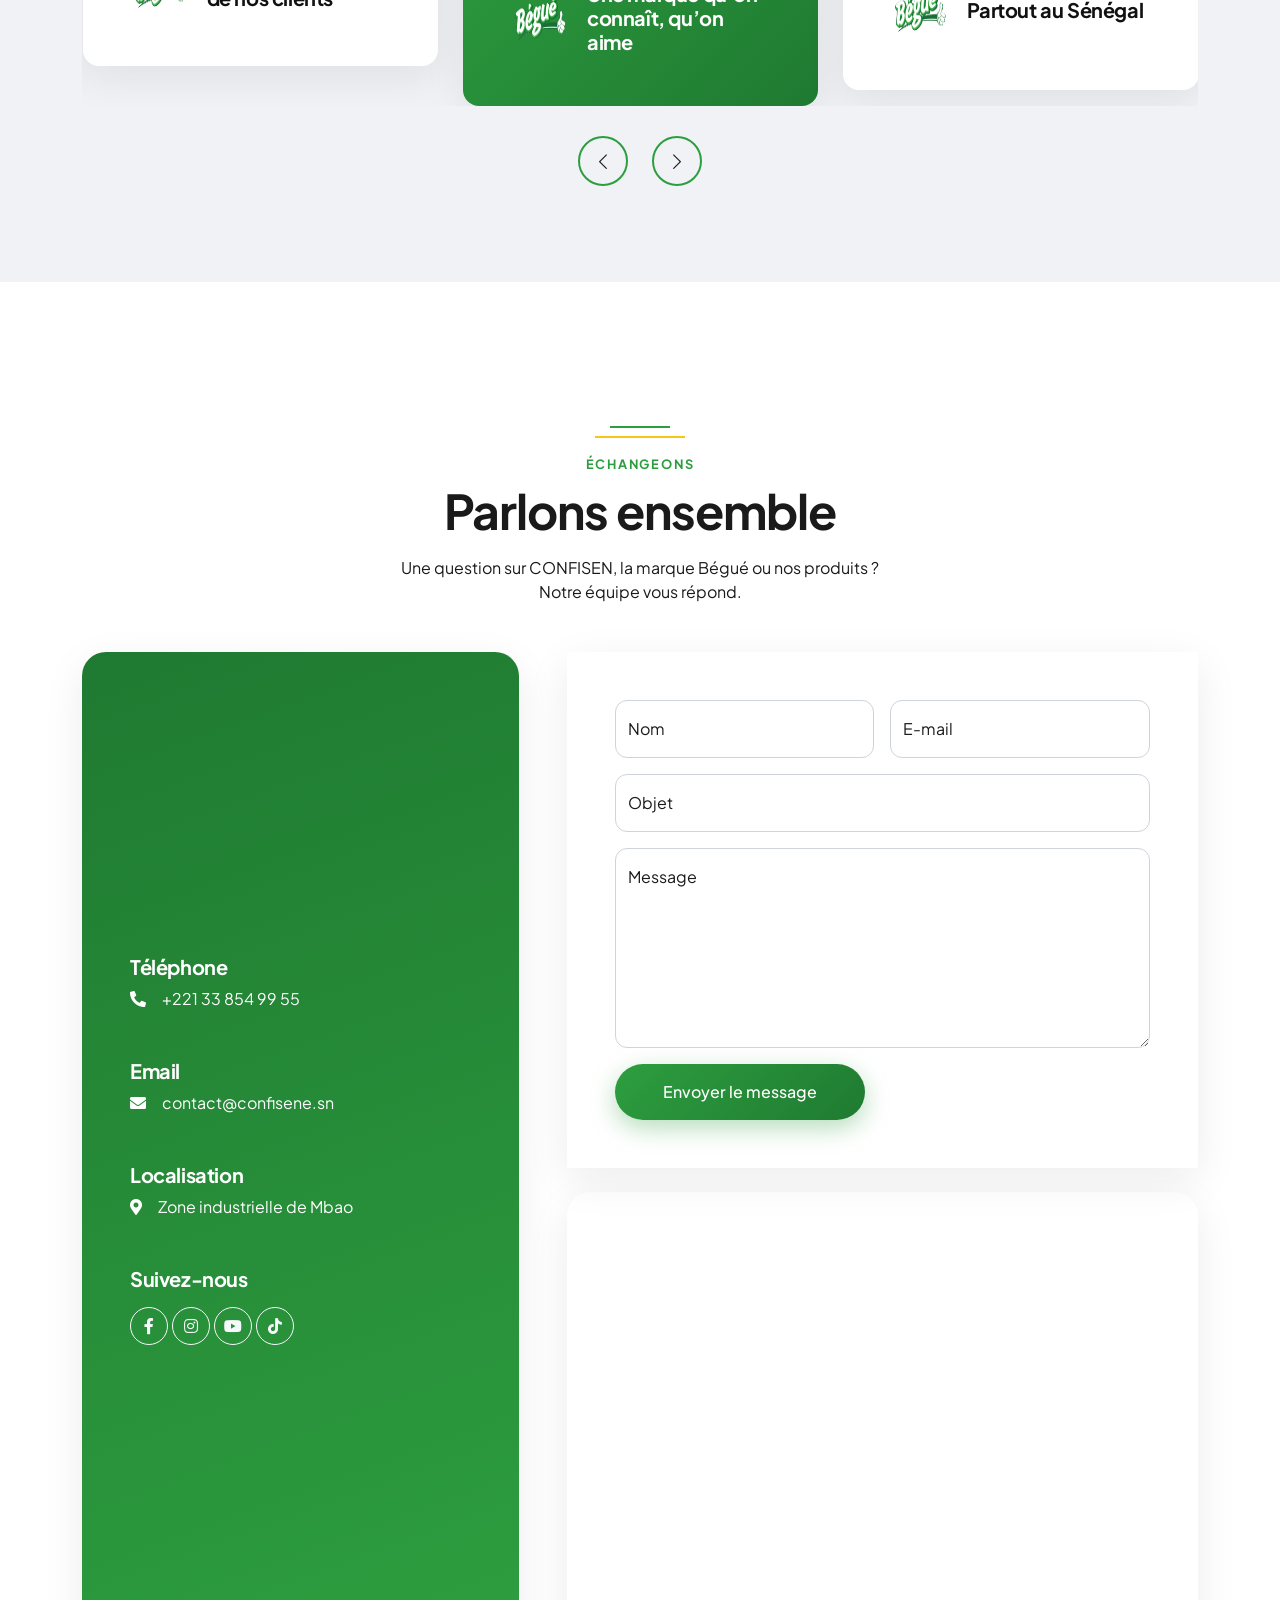
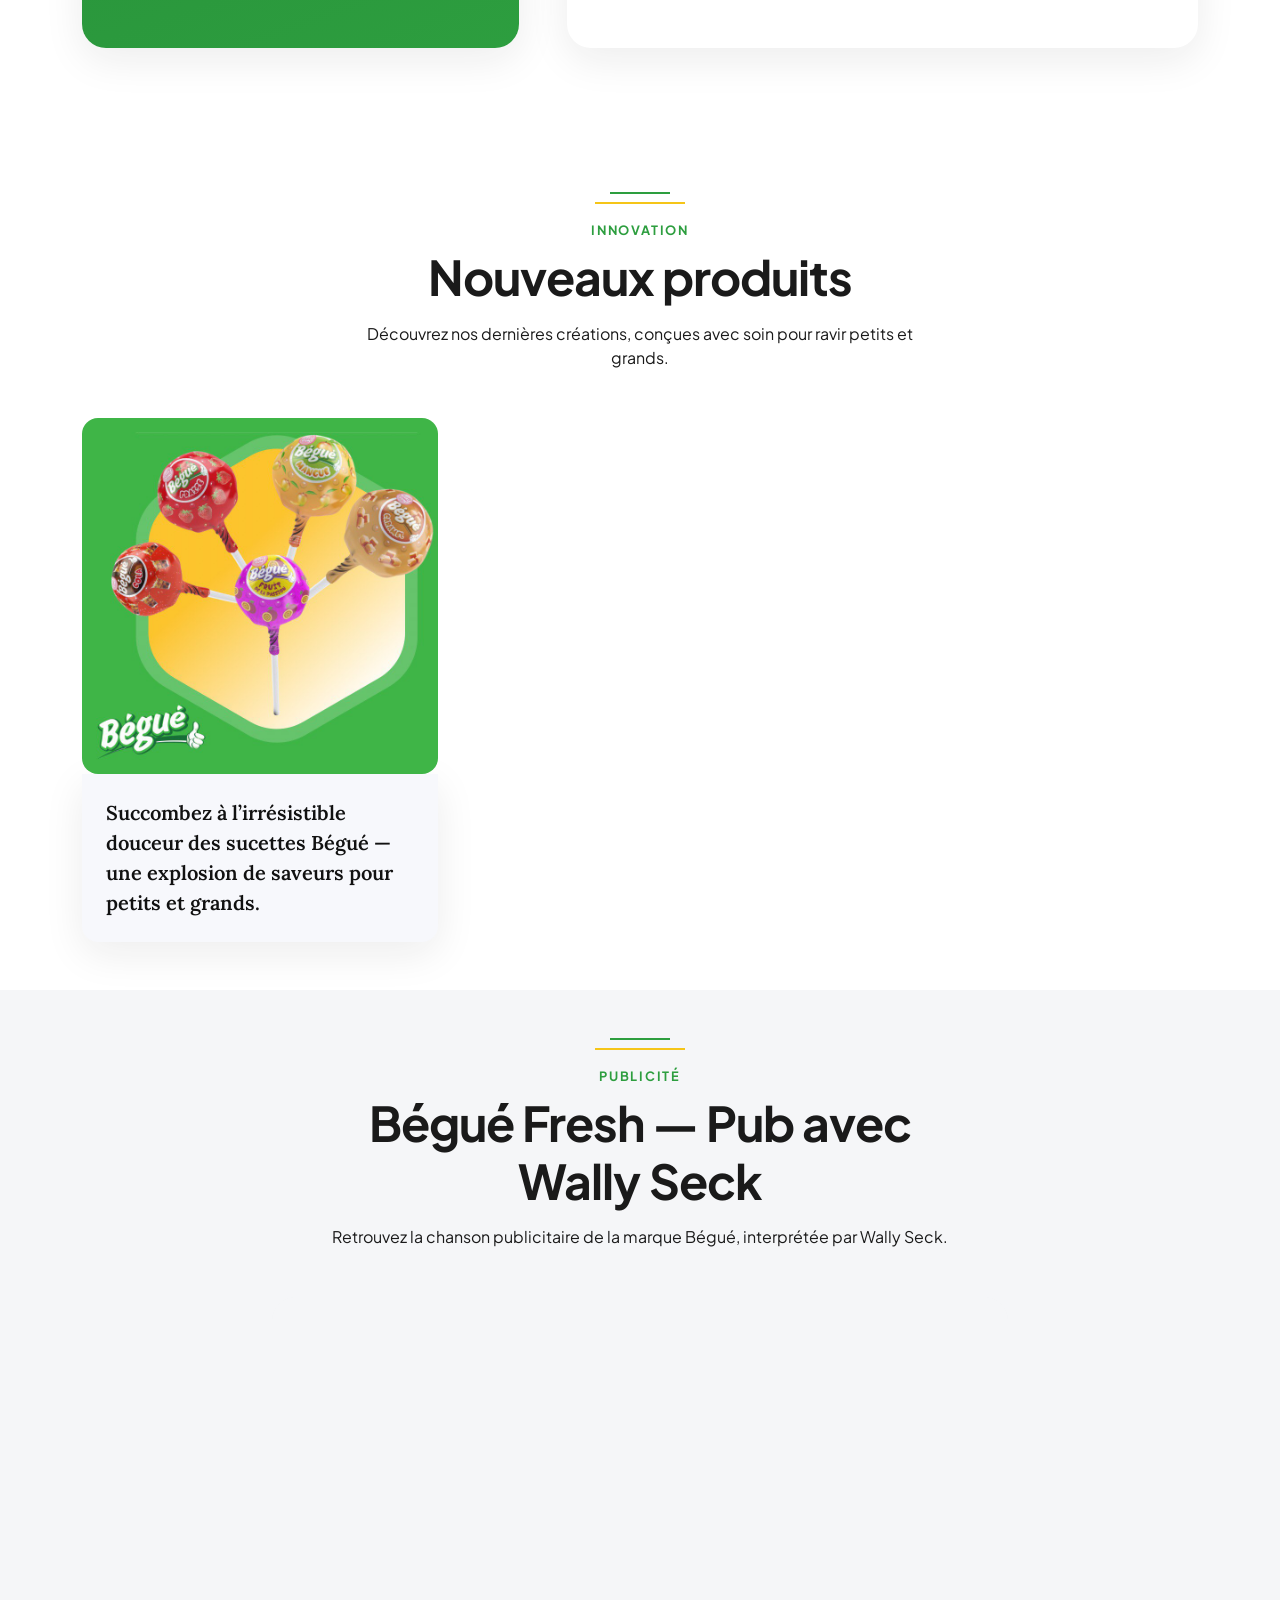
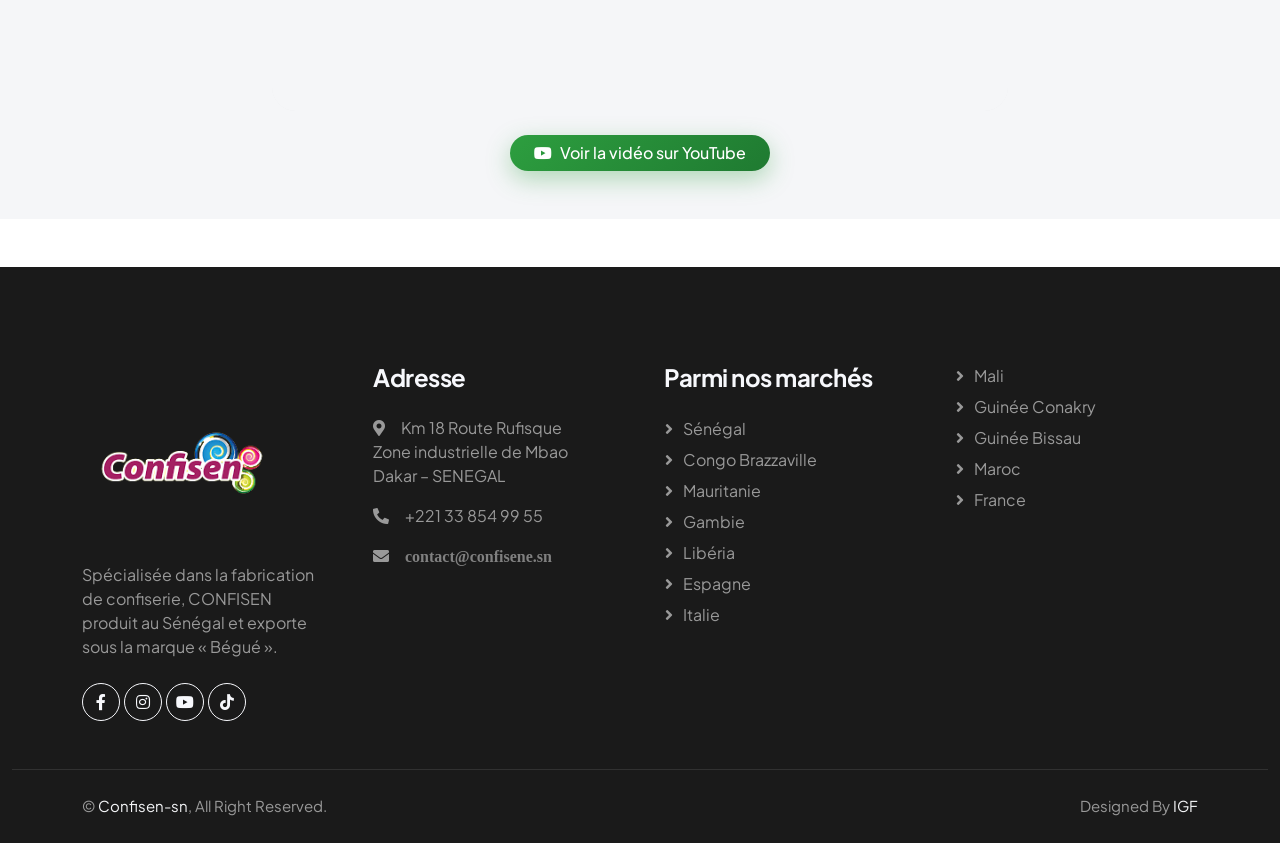
==== commit 65250e17: "Remove the plain ananas and gingembre candy and bag photos. Co-authored-by: Cursor <cursoragent@curs" ====
--- a/index.html
+++ b/index.html
@@ -394,7 +394,7 @@
                                         <div class="product-item">
                                             <div class="position-relative bg-light overflow-hidden">
                                                 <span class="confisene-product-badge">Bonbons</span>
-                                                <img class="img-fluid w-100" src="img/gamme-bonbon-ananas-nature.png" alt="Bégué Ananas" loading="lazy" />
+                                                <img class="img-fluid w-100" src="img/gamme-bonbon-ananas-portrait.png" alt="Bégué Ananas" loading="lazy" />
                                             </div>
                                             <div class="text-center p-4">
                                                 <a class="d-block h5 mb-2" href="galerie/index.html">Bégué Ananas</a>
@@ -406,18 +406,6 @@
                                         <div class="product-item">
                                             <div class="position-relative bg-light overflow-hidden">
                                                 <span class="confisene-product-badge">Bonbons</span>
-                                                <img class="img-fluid w-100" src="img/gamme-bonbon-ananas-portrait.png" alt="Bégué Ananas" loading="lazy" />
-                                            </div>
-                                            <div class="text-center p-4">
-                                                <a class="d-block h5 mb-2" href="galerie/index.html">Bégué Ananas</a>
-                                                <span class="text-primary me-1">Ananas</span>
-                                            </div>
-                                        </div>
-                                    </div>
-                                    <div class="col-xl-3 col-lg-4 col-md-6">
-                                        <div class="product-item">
-                                            <div class="position-relative bg-light overflow-hidden">
-                                                <span class="confisene-product-badge">Bonbons</span>
                                                 <img class="img-fluid w-100" src="img/gamme-bonbon-ananas.png" alt="Bégué Ananas" loading="lazy" />
                                             </div>
                                             <div class="text-center p-4">
@@ -426,24 +414,12 @@
                                             </div>
                                         </div>
                                     </div>
+                                    <div class="col-12"><h4 class="confisene-product-flavor">Gingembre</h4></div>
                                     <div class="col-xl-3 col-lg-4 col-md-6">
                                         <div class="product-item">
                                             <div class="position-relative bg-light overflow-hidden">
                                                 <span class="confisene-product-badge">Bonbons</span>
-                                                <img class="img-fluid w-100" src="img/gamme-bonbon-ananas-xeweul.png" alt="Bégué Ananas Xeweul" loading="lazy" />
-                                            </div>
-                                            <div class="text-center p-4">
-                                                <a class="d-block h5 mb-2" href="galerie/index.html">Bégué Ananas</a>
-                                                <span class="text-primary me-1">Ananas — Xeweul</span>
-                                            </div>
-                                        </div>
-                                    </div>
-                                    <div class="col-12"><h4 class="confisene-product-flavor">Gingembre</h4></div>
-                                    <div class="col-xl-3 col-lg-4 col-md-6">
-                                        <div class="product-item">
-                                            <div class="position-relative bg-light overflow-hidden">
-                                                <span class="confisene-product-badge">Bonbons</span>
-                                                <img class="img-fluid w-100" src="img/gamme-bonbon-gingembre-nature.png" alt="Bégué Gingembre" loading="lazy" />
+                                                <img class="img-fluid w-100" src="img/gamme-bonbon-gingembre-portrait.png" alt="Bégué Gingembre" loading="lazy" />
                                             </div>
                                             <div class="text-center p-4">
                                                 <a class="d-block h5 mb-2" href="galerie/index.html">Bégué Gingembre</a>
@@ -455,31 +431,7 @@
                                         <div class="product-item">
                                             <div class="position-relative bg-light overflow-hidden">
                                                 <span class="confisene-product-badge">Bonbons</span>
-                                                <img class="img-fluid w-100" src="img/gamme-bonbon-gingembre-portrait.png" alt="Bégué Gingembre" loading="lazy" />
-                                            </div>
-                                            <div class="text-center p-4">
-                                                <a class="d-block h5 mb-2" href="galerie/index.html">Bégué Gingembre</a>
-                                                <span class="text-primary me-1">Gingembre</span>
-                                            </div>
-                                        </div>
-                                    </div>
-                                    <div class="col-xl-3 col-lg-4 col-md-6">
-                                        <div class="product-item">
-                                            <div class="position-relative bg-light overflow-hidden">
-                                                <span class="confisene-product-badge">Bonbons</span>
                                                 <img class="img-fluid w-100" src="img/gamme-bonbon-gingembre.png" alt="Bégué Gingembre" loading="lazy" />
-                                            </div>
-                                            <div class="text-center p-4">
-                                                <a class="d-block h5 mb-2" href="galerie/index.html">Bégué Gingembre</a>
-                                                <span class="text-primary me-1">Gingembre — sachet</span>
-                                            </div>
-                                        </div>
-                                    </div>
-                                    <div class="col-xl-3 col-lg-4 col-md-6">
-                                        <div class="product-item">
-                                            <div class="position-relative bg-light overflow-hidden">
-                                                <span class="confisene-product-badge">Bonbons</span>
-                                                <img class="img-fluid w-100" src="img/gamme-bonbon-gingembre-xeweul.png" alt="Bégué Gingembre, sachet" loading="lazy" />
                                             </div>
                                             <div class="text-center p-4">
                                                 <a class="d-block h5 mb-2" href="galerie/index.html">Bégué Gingembre</a>
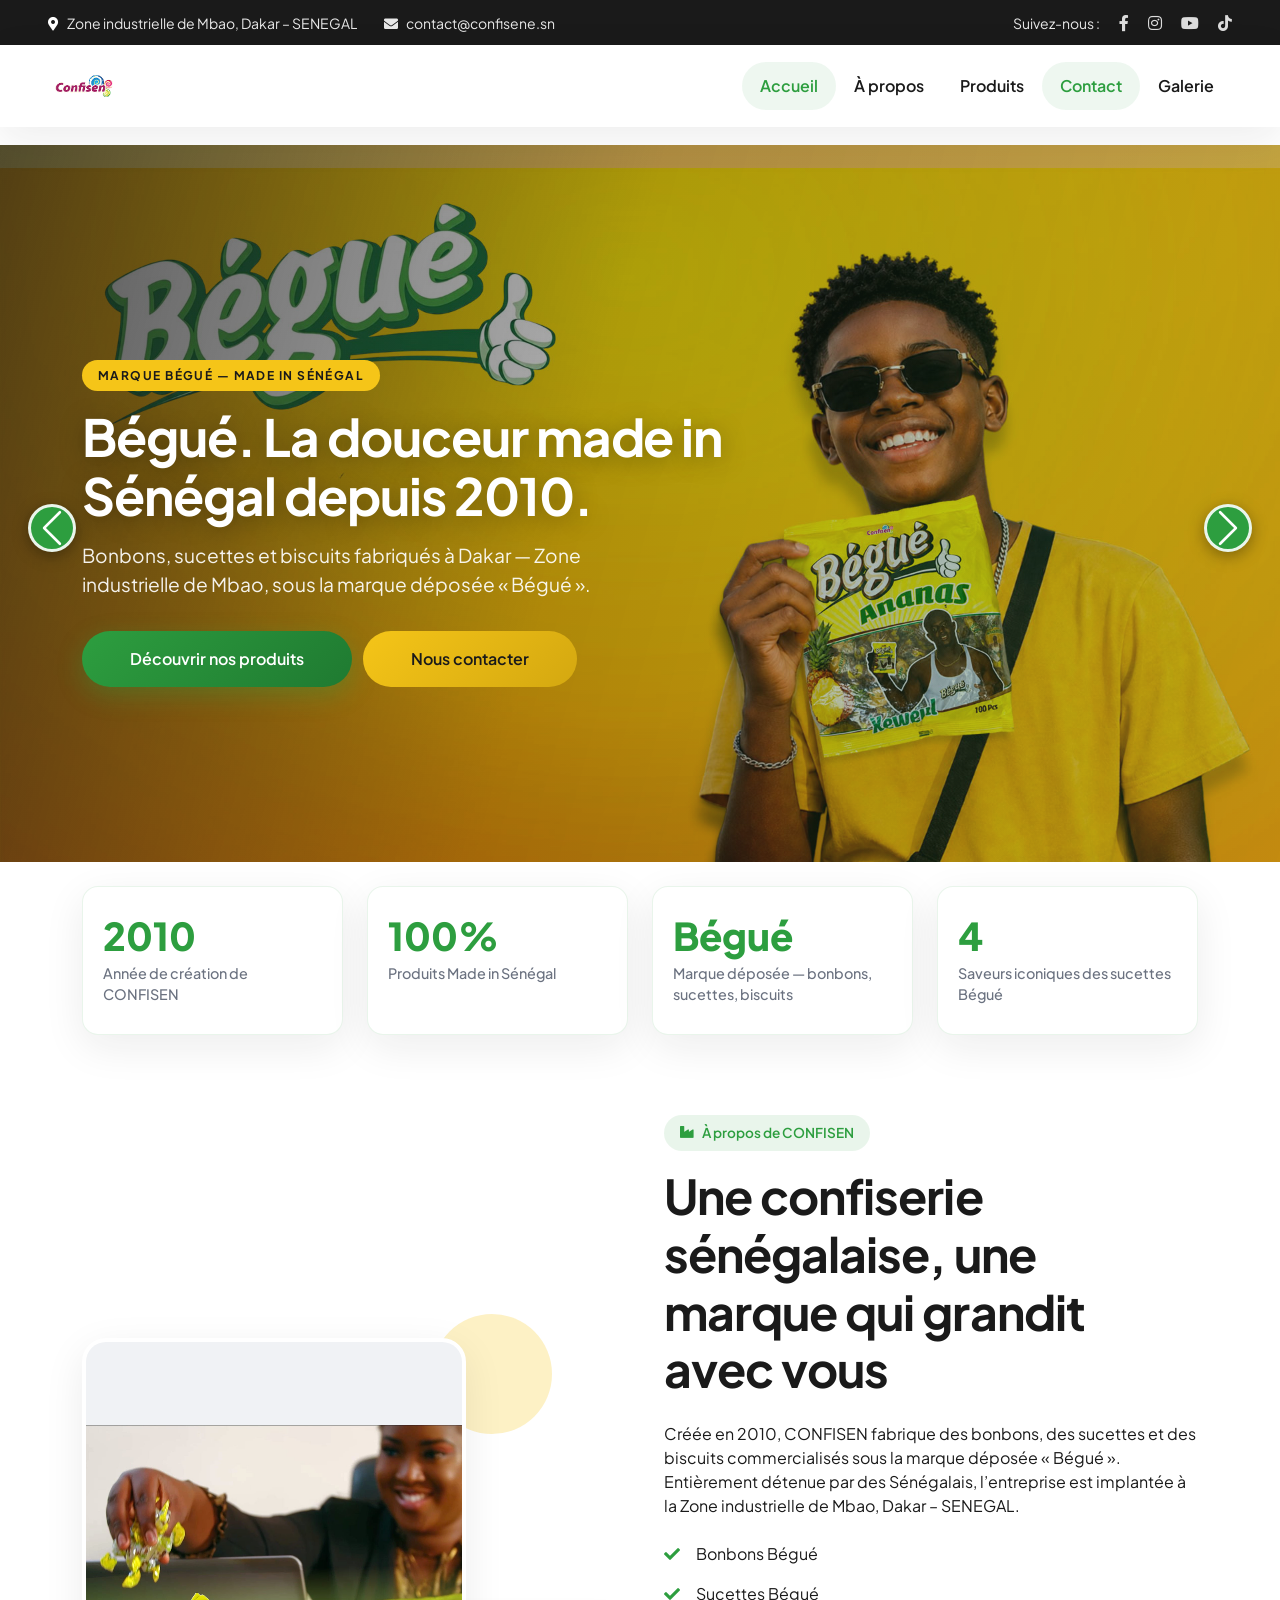
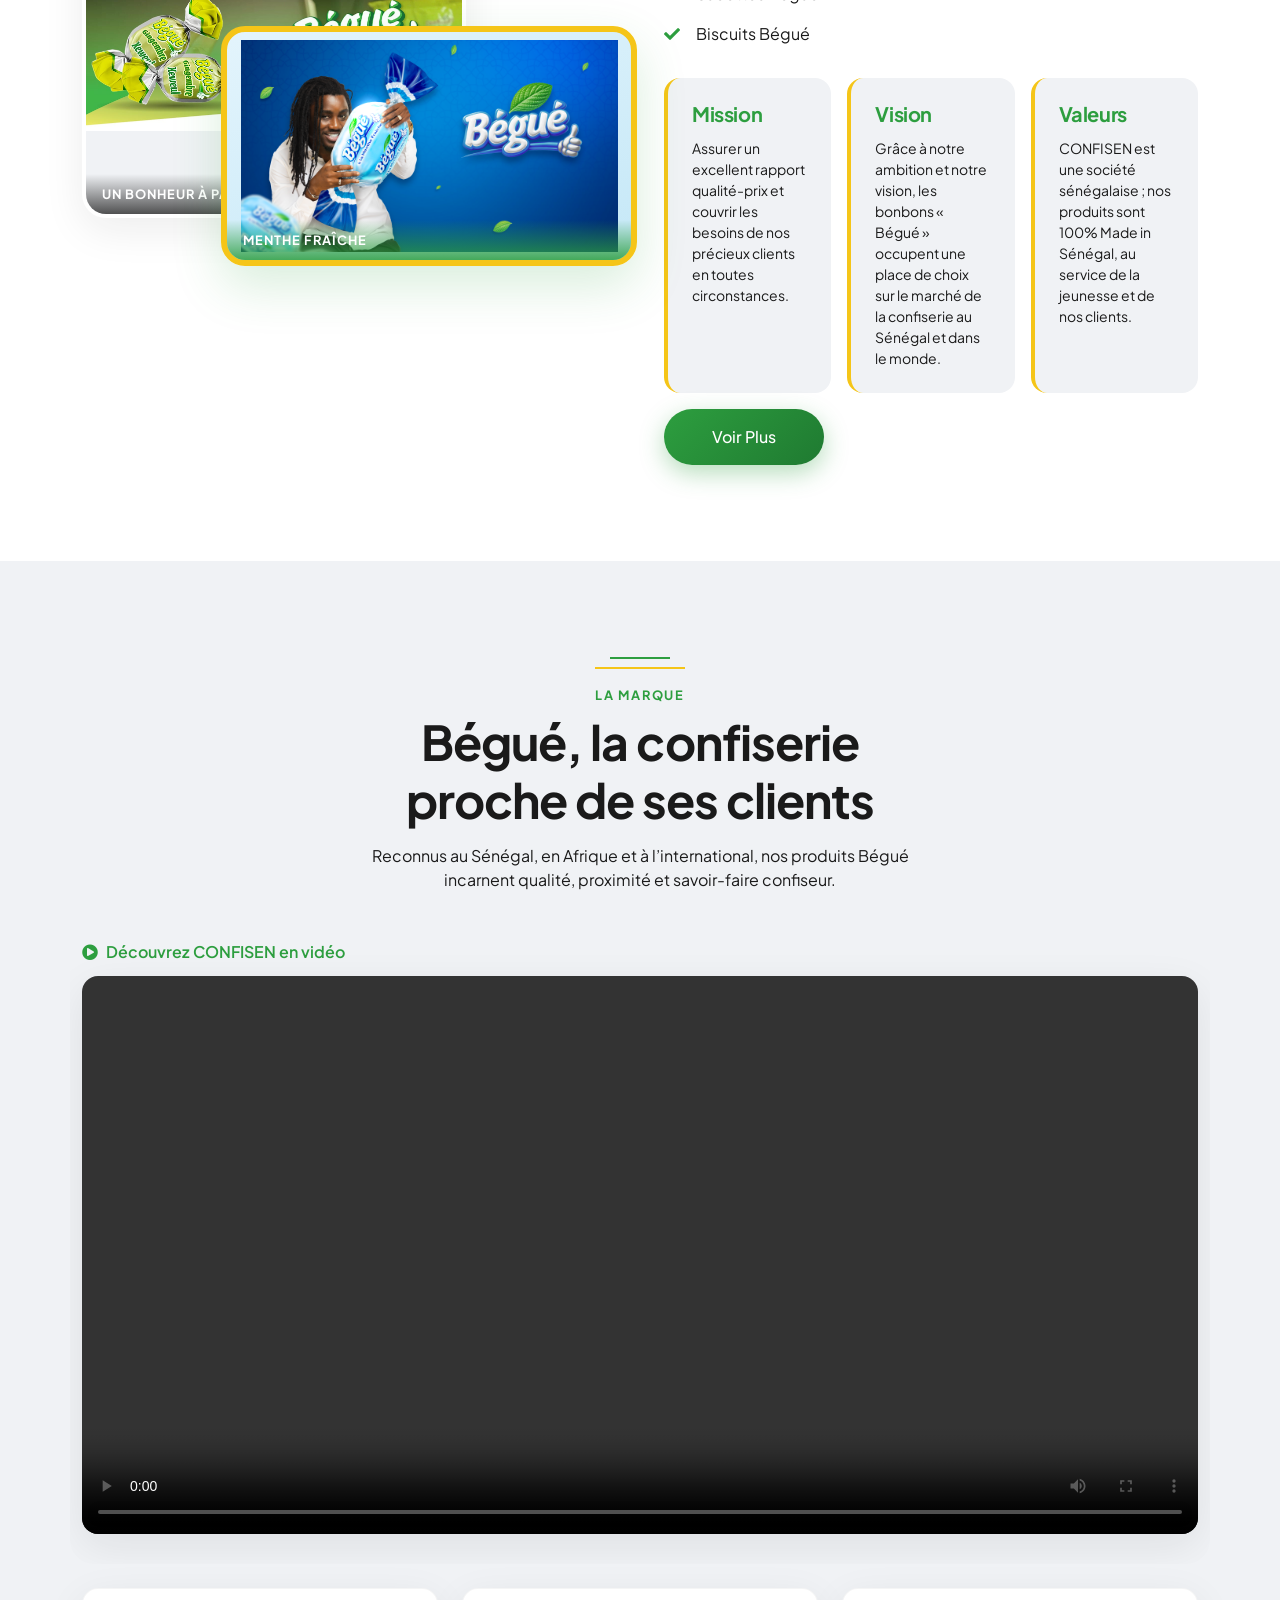
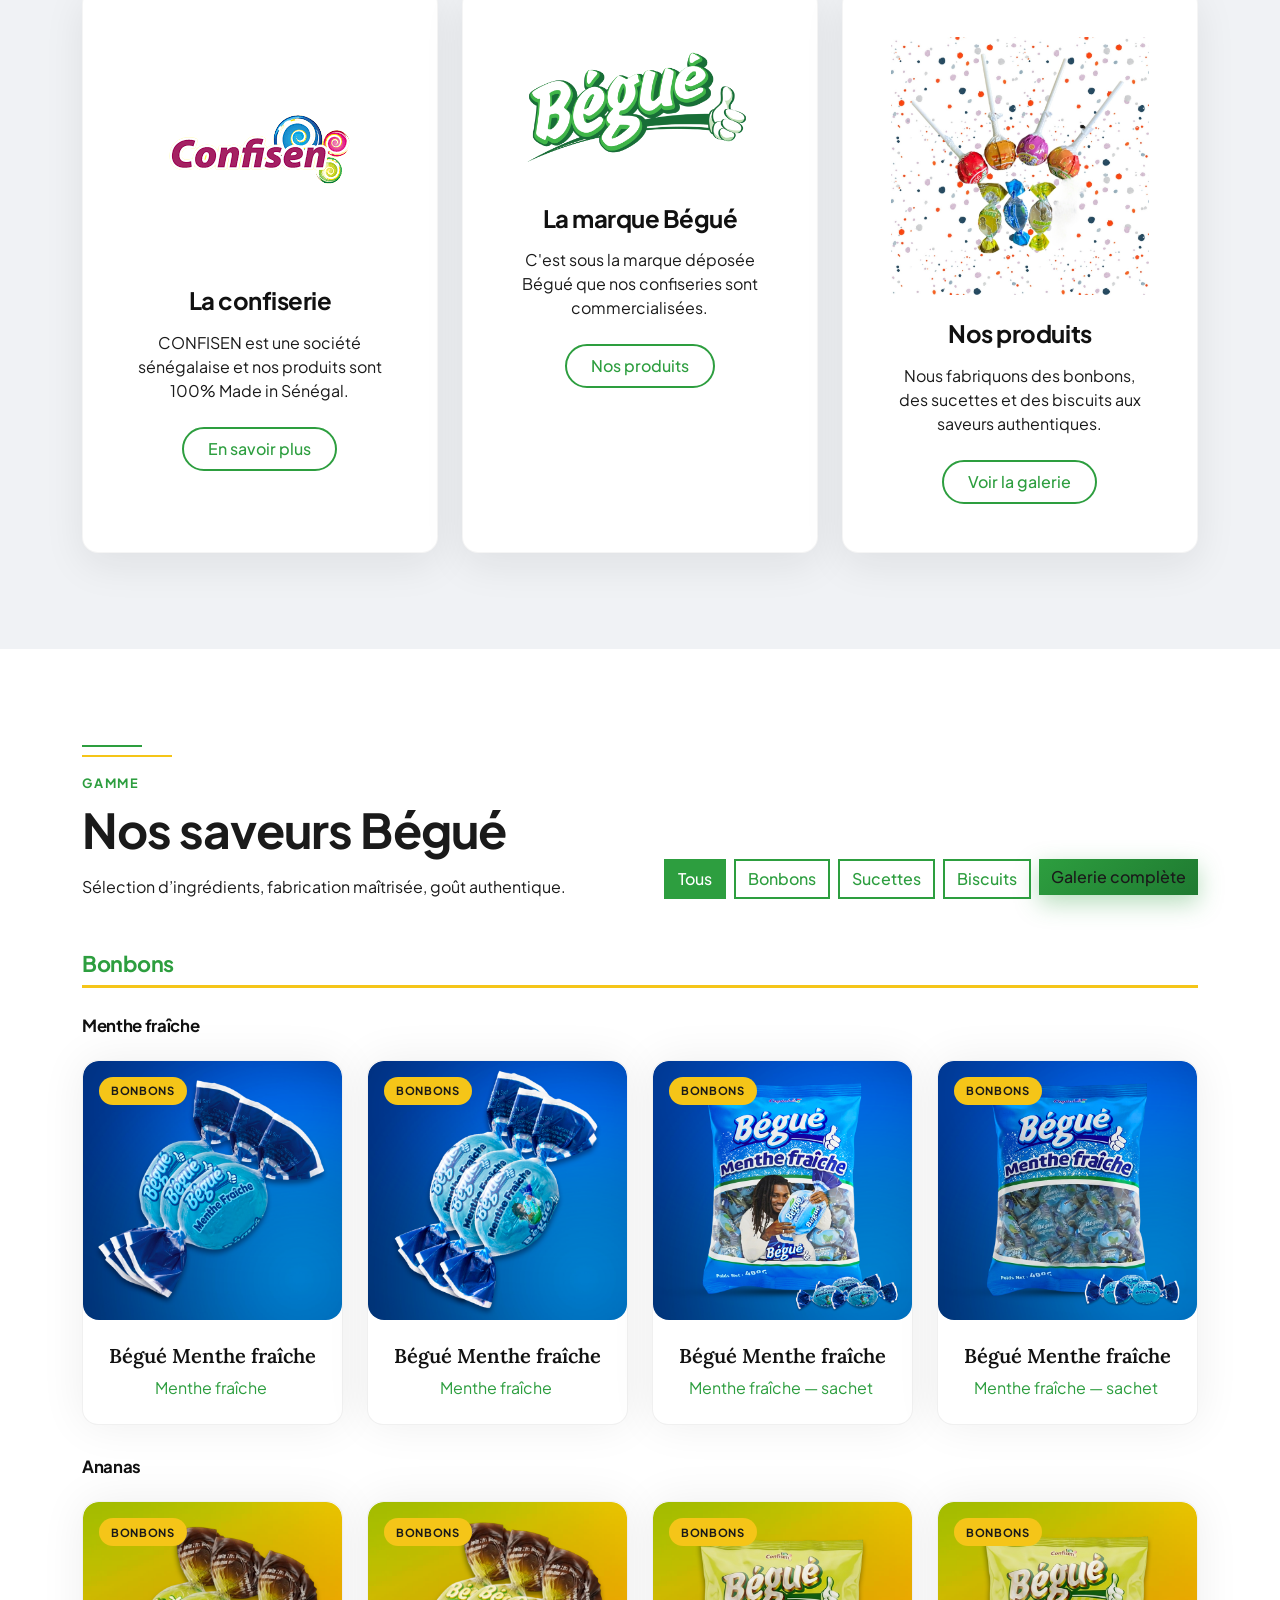
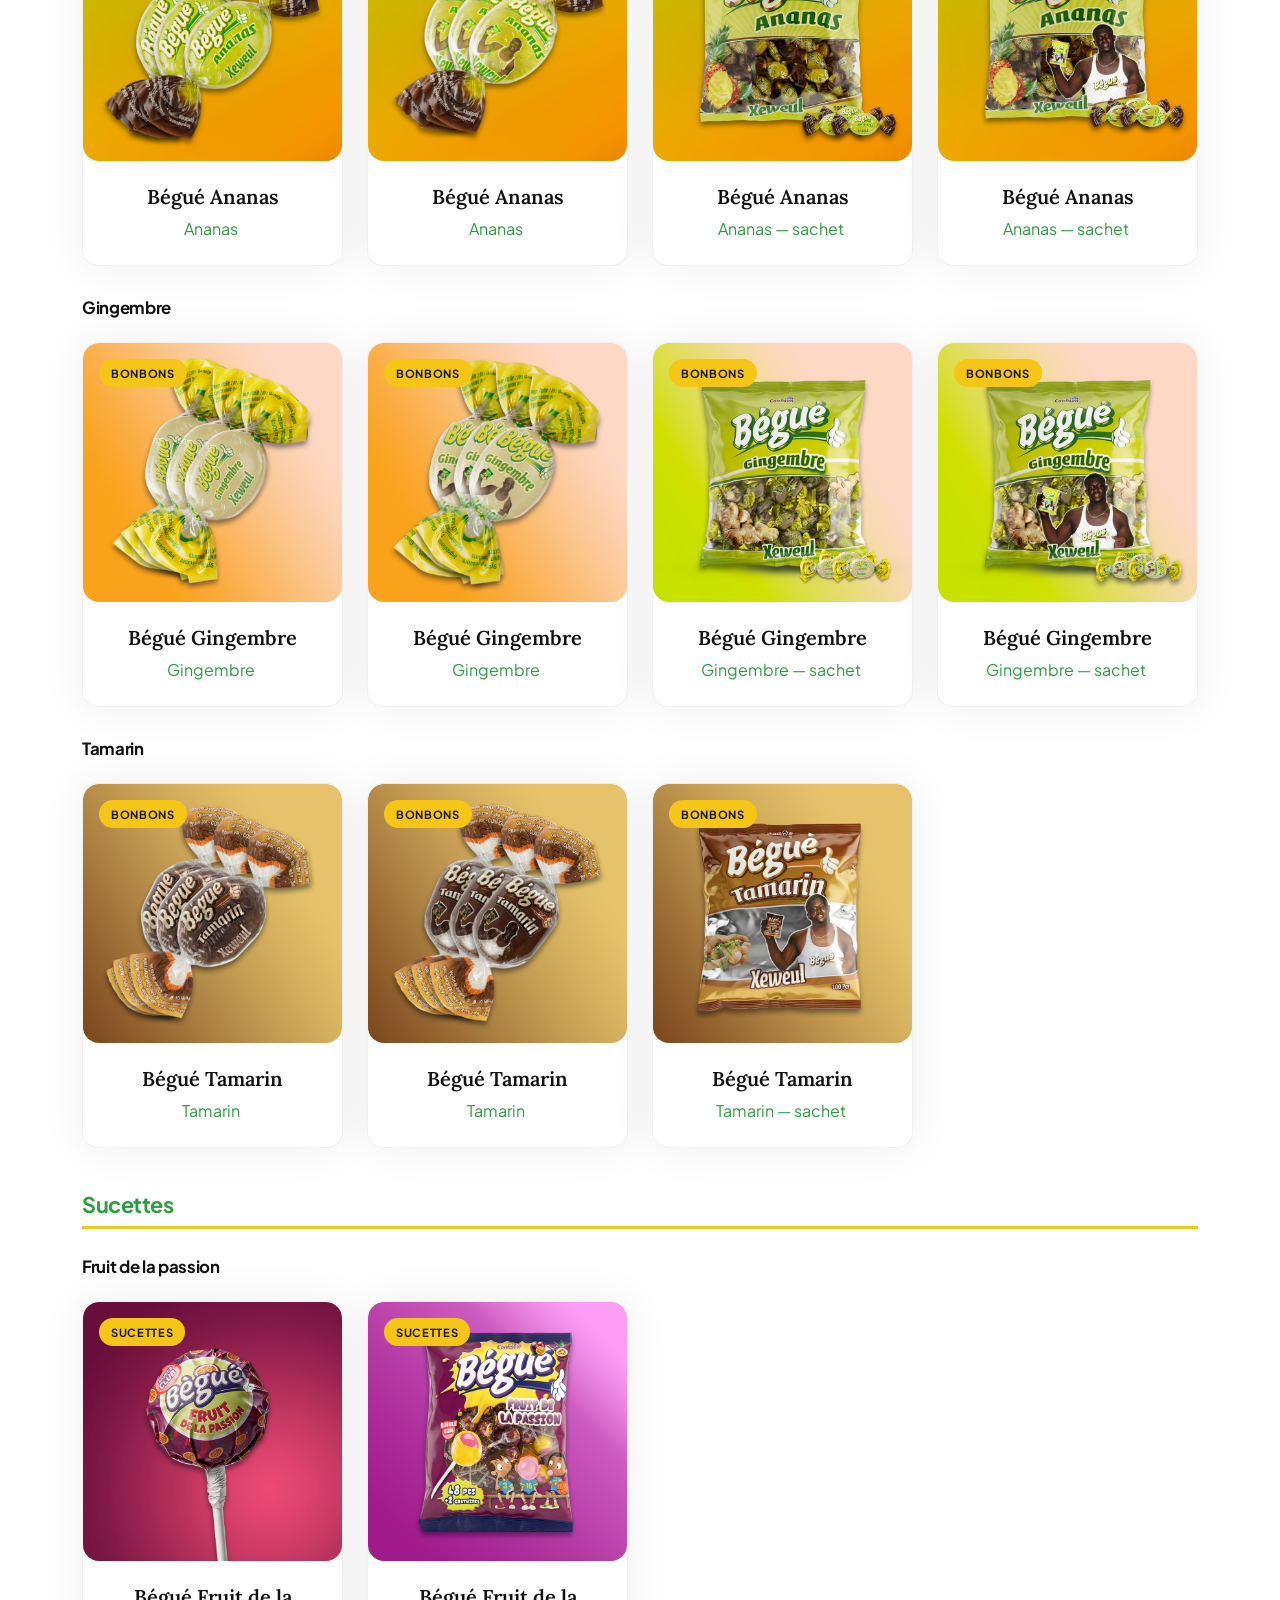
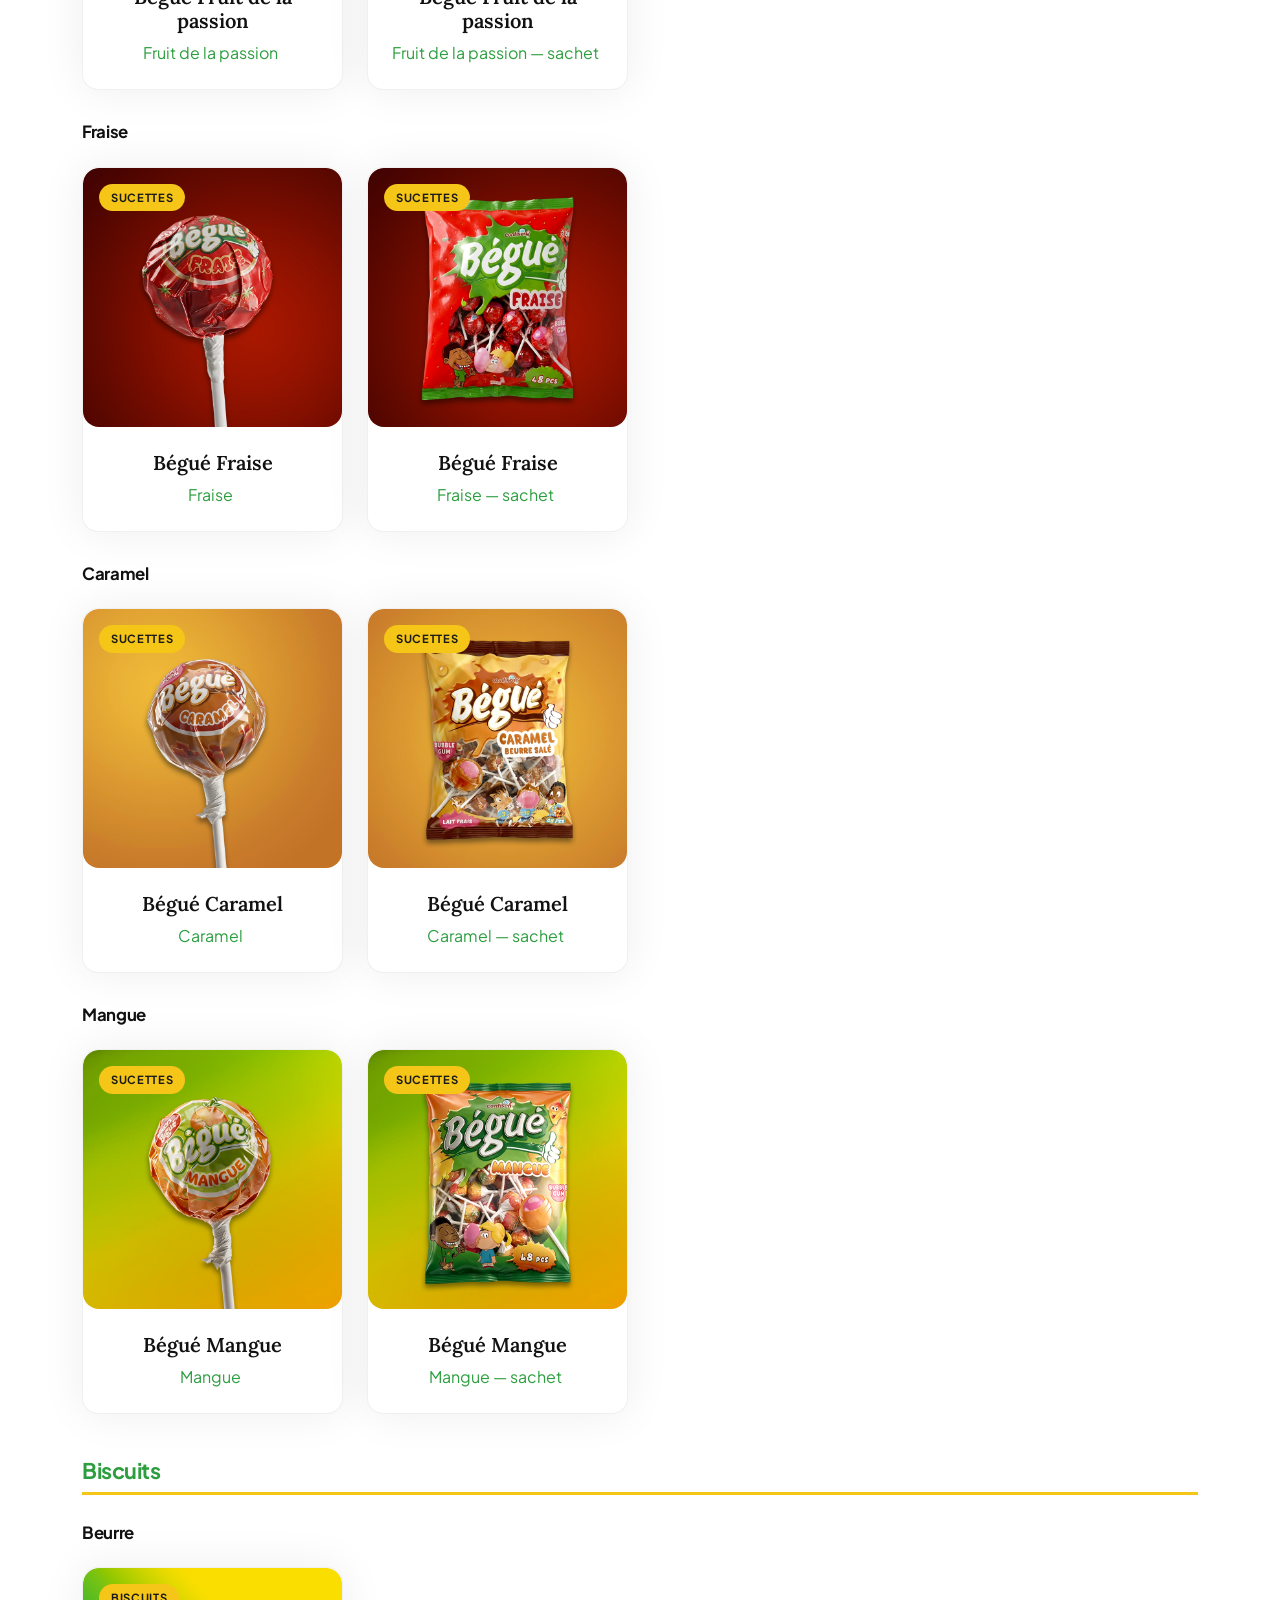
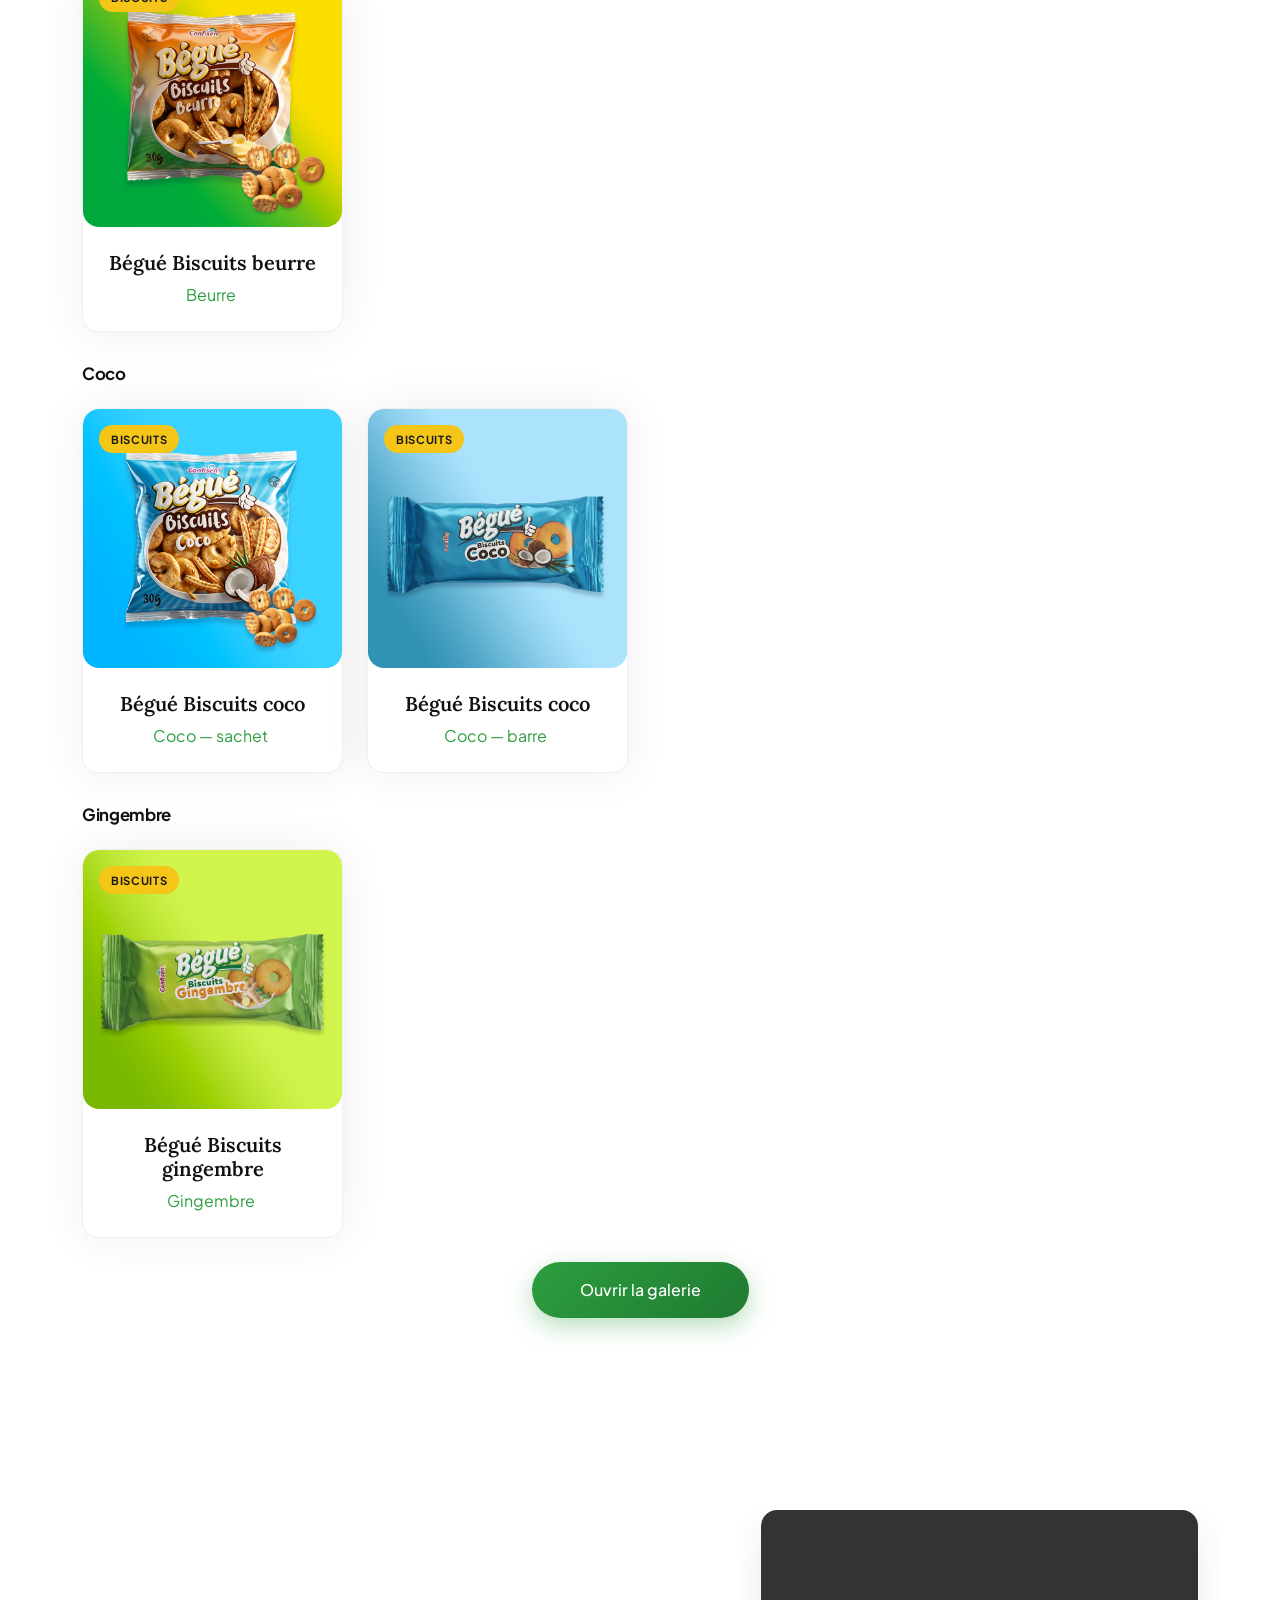
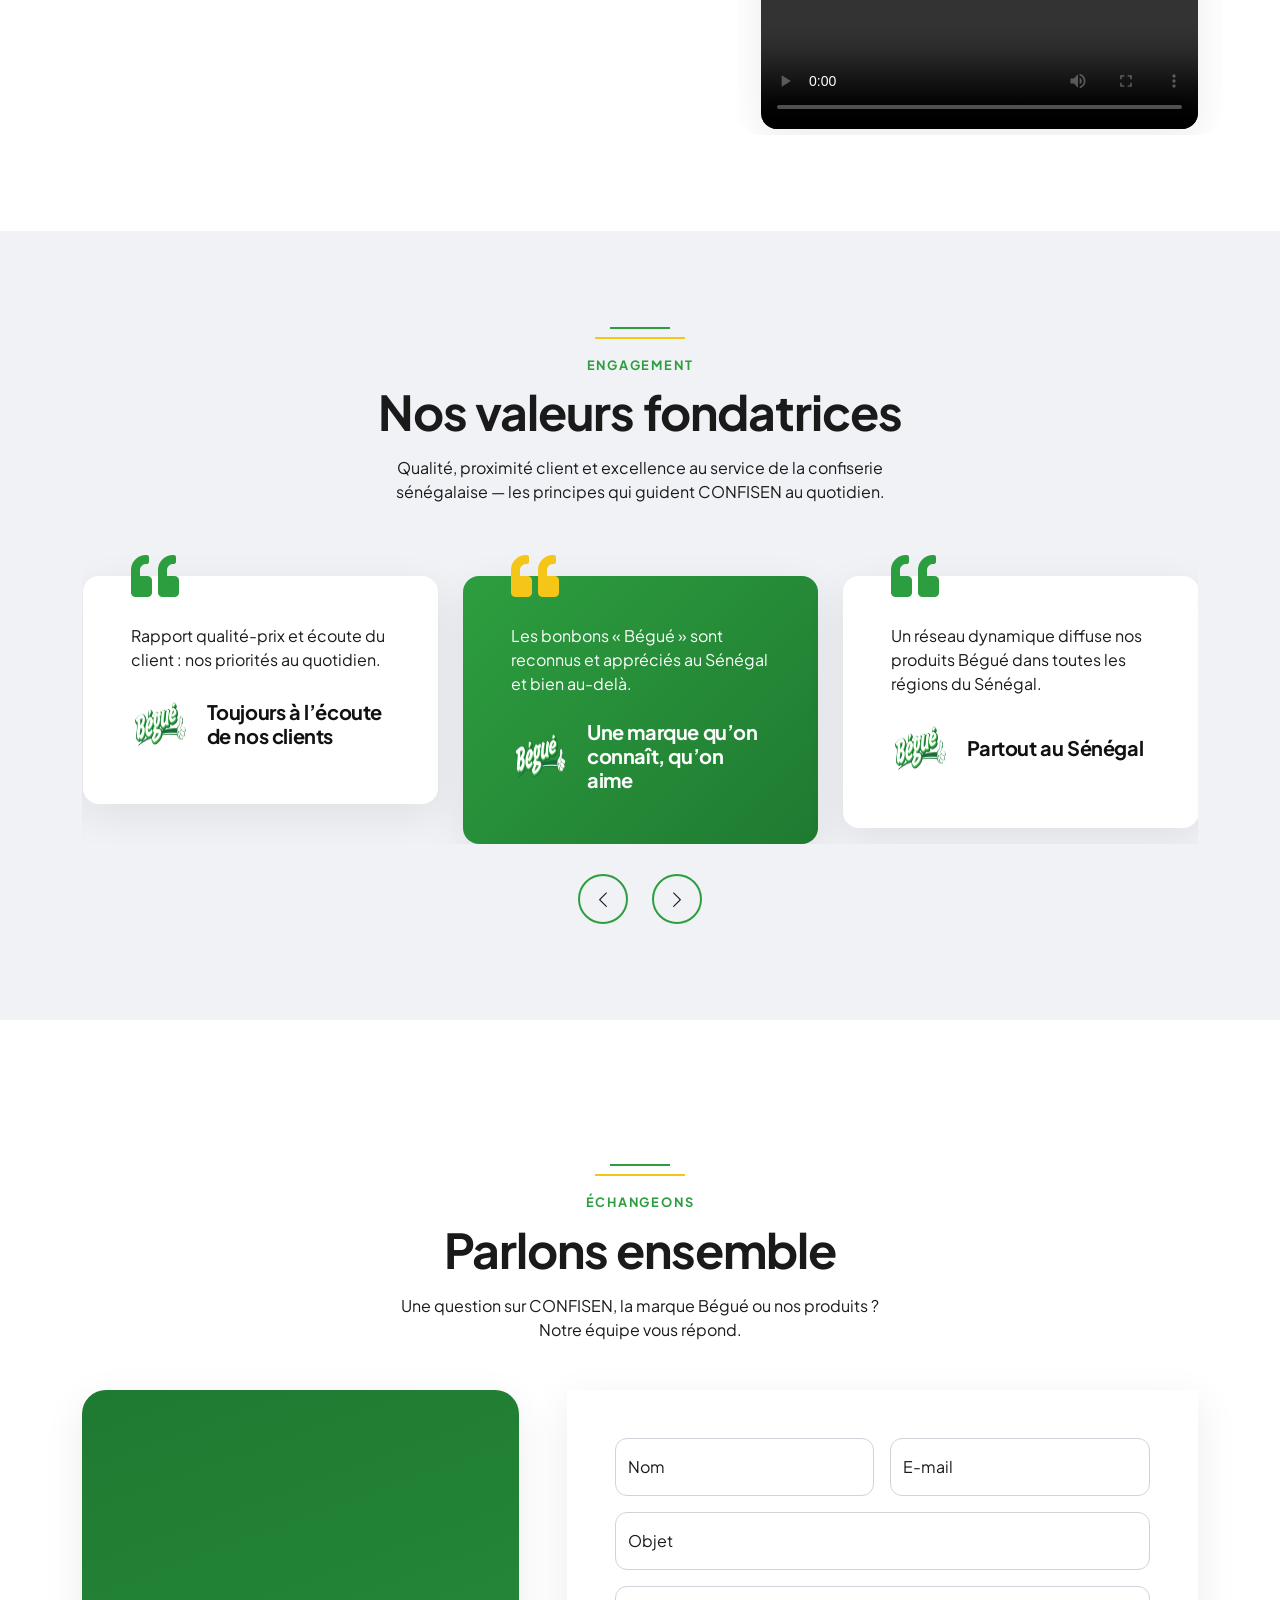
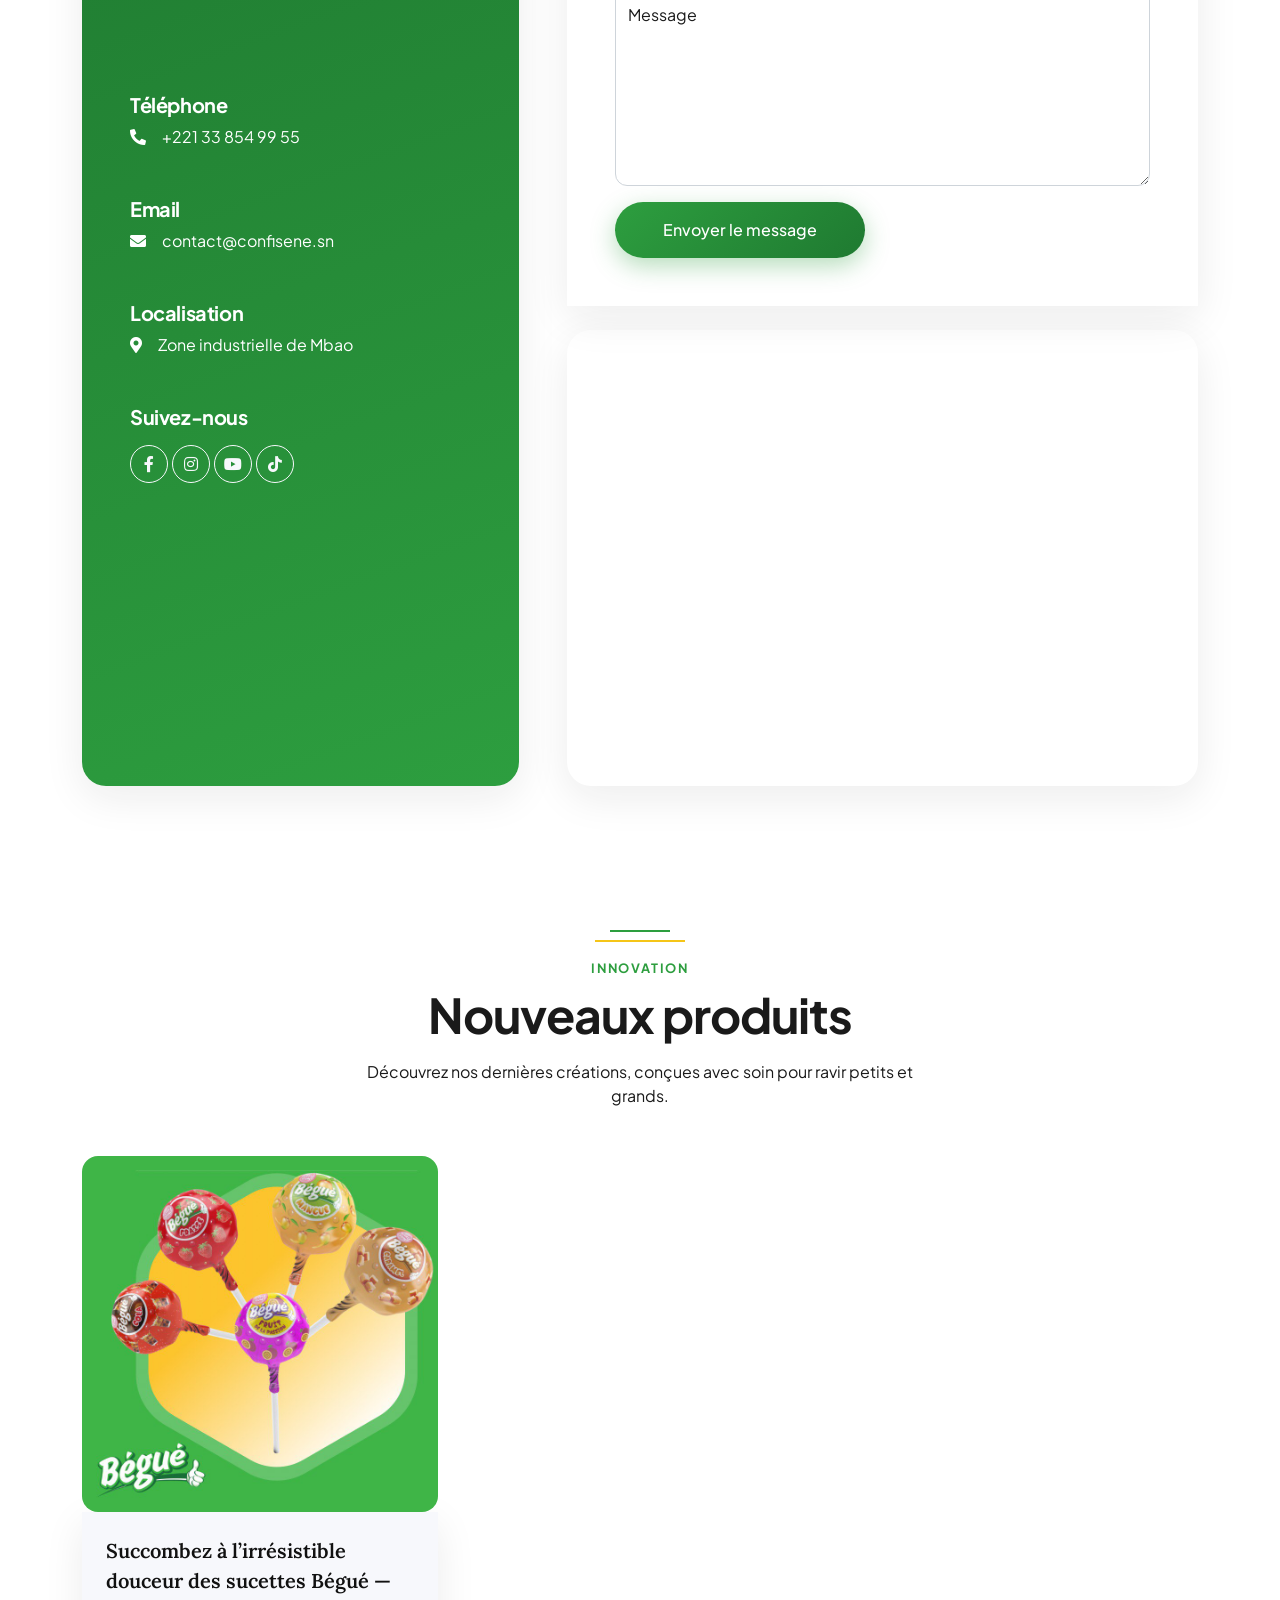
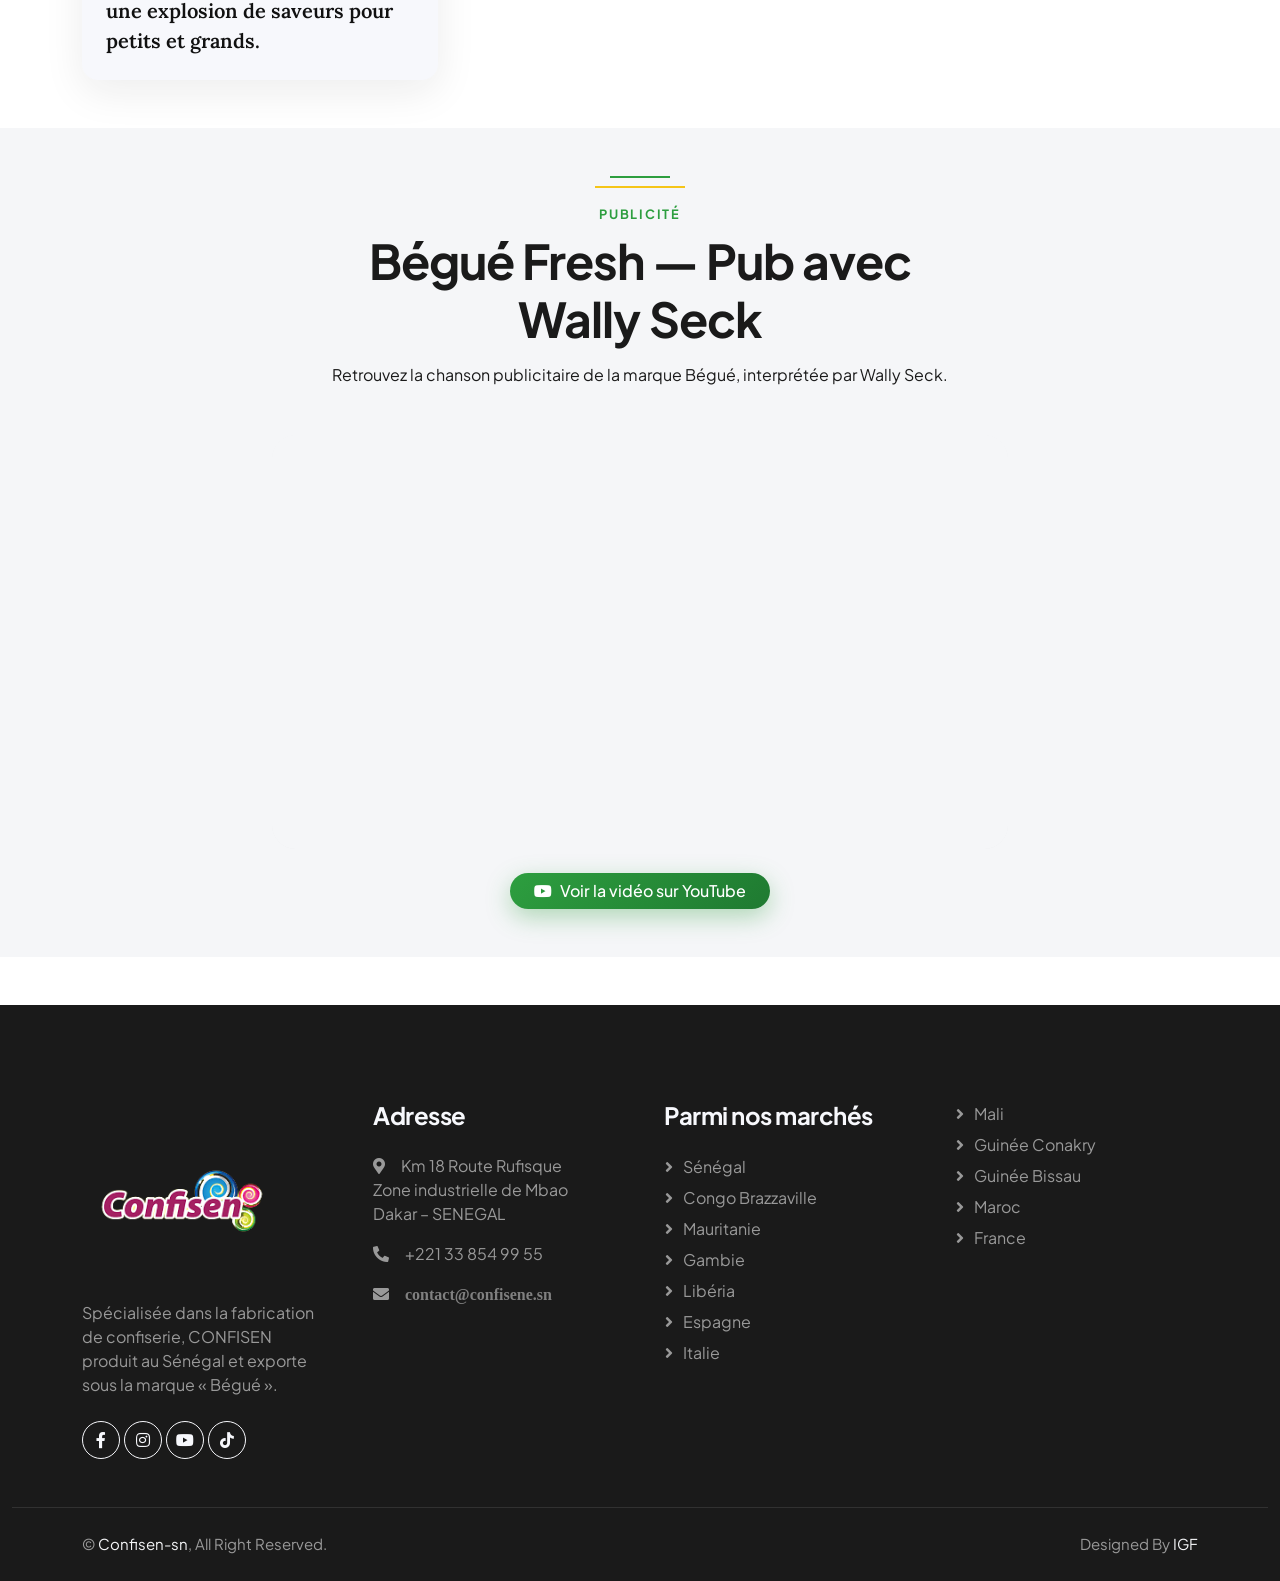
==== commit dbf81bcd: "Show the official Bégué catalog, with each product in its flavor group. Co-authored-by: Cursor <curs" ====
--- a/index.html
+++ b/index.html
@@ -361,6 +361,106 @@
                                 
                             </div>
                         </div> -->
+                            
+                            <!-- <div class="col-xl-3 col-lg-4 col-md-6 wow fadeInUp" data-wow-delay="0.5s">
+                            <div class="product-item">
+                                <div class="position-relative bg-light overflow-hidden">
+                                    <img class="img-fluid w-100" src="img/sucet (1).png" alt="">
+                                    
+                                </div>
+                                <div class="text-center p-4">
+                                    <a class="d-block h5 mb-2" href="">Bégué</a>
+                                    <span class="text-primary me-1">Parfum</span>
+                                    <span class="text-body text-decoration-line-through">Prix</span>
+                                </div>
+                                
+                            </div>
+                        </div>
+                        <div class="col-xl-3 col-lg-4 col-md-6 wow fadeInUp" data-wow-delay="0.5s">
+                            <div class="product-item">
+                                <div class="position-relative bg-light overflow-hidden">
+                                    <img class="img-fluid w-100" src="img/1.png" alt="">
+                                    
+                                </div>
+                                <div class="text-center p-4">
+                                    <a class="d-block h5 mb-2" href="">Bégué</a>
+                                    <span class="text-primary me-1">Parfum</span>
+                                    <span class="text-body text-decoration-line-through">Prix</span>
+                                </div>
+                                
+                            </div>
+                        </div>
+                        <div class="col-xl-3 col-lg-4 col-md-6 wow fadeInUp" data-wow-delay="0.5s">
+                            <div class="product-item">
+                                <div class="position-relative bg-light overflow-hidden">
+                                    <img class="img-fluid w-100" src="img/2.jpg" alt="">
+                                    
+                                </div>
+                                <div class="text-center p-4">
+                                    <a class="d-block h5 mb-2" href="">Bégué</a>
+                                    <span class="text-primary me-1">Parfum</span>
+                                    <span class="text-body text-decoration-line-through">Prix</span>
+                                </div>
+                                
+                            </div>
+                        </div>
+                        <div class="col-xl-3 col-lg-4 col-md-6 wow fadeInUp" data-wow-delay="0.5s">
+                            <div class="product-item">
+                                <div class="position-relative bg-light overflow-hidden">
+                                    <img class="img-fluid w-100" src="img/3.jpg" alt="">
+                                    
+                                </div>
+                                <div class="text-center p-4">
+                                    <a class="d-block h5 mb-2" href="">Bégué</a>
+                                    <span class="text-primary me-1">Parfum</span>
+                                    <span class="text-body text-decoration-line-through">Prix</span>
+                                </div>
+                                
+                            </div>
+                        </div>
+                        <div class="col-xl-3 col-lg-4 col-md-6 wow fadeInUp" data-wow-delay="0.5s">
+                            <div class="product-item">
+                                <div class="position-relative bg-light overflow-hidden">
+                                    <img class="img-fluid w-100" src="img/4.jpg" alt="">
+                                    
+                                </div>
+                                <div class="text-center p-4">
+                                    <a class="d-block h5 mb-2" href="">Bégué</a>
+                                    <span class="text-primary me-1">Parfum</span>
+                                    <span class="text-body text-decoration-line-through">Prix</span>
+                                </div>
+                                
+                            </div>
+                        </div>
+                        <div class="col-xl-3 col-lg-4 col-md-6 wow fadeInUp" data-wow-delay="0.5s">
+                            <div class="product-item">
+                                <div class="position-relative bg-light overflow-hidden">
+                                    <img class="img-fluid w-100" src="img/bon.png" alt="">
+                                    <div class="bg-secondary rounded text-white position-absolute start-0 top-0 m-4 py-1 px-3">New</div>
+                                </div>
+                                <div class="text-center p-4">
+                                    <a class="d-block h5 mb-2" href="">Bégué</a>
+                                    <span class="text-primary me-1">Parfum</span>
+                                    <span class="text-body text-decoration-line-through">Prix</span>
+                                </div>
+                                
+                            </div>
+                        </div>
+                        <div class="col-xl-3 col-lg-4 col-md-6 wow fadeInUp" data-wow-delay="0.5s">
+                            <div class="product-item">
+                                <div class="position-relative bg-light overflow-hidden">
+                                    <img class="img-fluid w-100" src="img/bo,1.png" alt="">
+                                    <div class="bg-secondary rounded text-white position-absolute start-0 top-0 m-4 py-1 px-3">New</div>
+                                </div>
+                                <div class="text-center p-4">
+                                    <a class="d-block h5 mb-2" href="">Bégué</a>
+                                    <span class="text-primary me-1">Parfum</span>
+                                    <span class="text-body text-decoration-line-through">Prix</span>
+                                </div>
+                                
+                            </div>
+                        </div> -->
+
                             <div class="col-12 confisene-product-group" data-product-group="bonbons">
                                 <h3 class="confisene-product-group-title">Bonbons</h3>
                                 <div class="row g-4">
@@ -369,7 +469,7 @@
                                         <div class="product-item">
                                             <div class="position-relative bg-light overflow-hidden">
                                                 <span class="confisene-product-badge">Bonbons</span>
-                                                <img class="img-fluid w-100" src="img/gamme-bonbon-menthe-wally.png" alt="Bégué Menthe fraîche" loading="lazy" />
+                                                <img class="img-fluid w-100" src="img/catalogue/tangal-be-gue--tangal-be-gue-fraiche.png" alt="Bégué Menthe fraîche" loading="lazy" />
                                             </div>
                                             <div class="text-center p-4">
                                                 <a class="d-block h5 mb-2" href="galerie/index.html">Bégué Menthe fraîche</a>
@@ -381,7 +481,19 @@
                                         <div class="product-item">
                                             <div class="position-relative bg-light overflow-hidden">
                                                 <span class="confisene-product-badge">Bonbons</span>
-                                                <img class="img-fluid w-100" src="img/gamme-bonbon-menthe-sachet.png" alt="Bégué Menthe fraîche, sachet" loading="lazy" />
+                                                <img class="img-fluid w-100" src="img/catalogue/tangal-be-gue--tangal-be-gue-fraiche-waly.png" alt="Bégué Menthe fraîche" loading="lazy" />
+                                            </div>
+                                            <div class="text-center p-4">
+                                                <a class="d-block h5 mb-2" href="galerie/index.html">Bégué Menthe fraîche</a>
+                                                <span class="text-primary me-1">Menthe fraîche</span>
+                                            </div>
+                                        </div>
+                                    </div>
+                                    <div class="col-xl-3 col-lg-4 col-md-6">
+                                        <div class="product-item">
+                                            <div class="position-relative bg-light overflow-hidden">
+                                                <span class="confisene-product-badge">Bonbons</span>
+                                                <img class="img-fluid w-100" src="img/catalogue/paquet-be-gue--be-gue-frai-che.png" alt="Bégué Menthe fraîche, sachet" loading="lazy" />
                                             </div>
                                             <div class="text-center p-4">
                                                 <a class="d-block h5 mb-2" href="galerie/index.html">Bégué Menthe fraîche</a>
@@ -389,12 +501,24 @@
                                             </div>
                                         </div>
                                     </div>
+                                    <div class="col-xl-3 col-lg-4 col-md-6">
+                                        <div class="product-item">
+                                            <div class="position-relative bg-light overflow-hidden">
+                                                <span class="confisene-product-badge">Bonbons</span>
+                                                <img class="img-fluid w-100" src="img/catalogue/paquet-be-gue--be-gue-frai-che1.png" alt="Bégué Menthe fraîche, sachet" loading="lazy" />
+                                            </div>
+                                            <div class="text-center p-4">
+                                                <a class="d-block h5 mb-2" href="galerie/index.html">Bégué Menthe fraîche</a>
+                                                <span class="text-primary me-1">Menthe fraîche — sachet</span>
+                                            </div>
+                                        </div>
+                                    </div>
                                     <div class="col-12"><h4 class="confisene-product-flavor">Ananas</h4></div>
                                     <div class="col-xl-3 col-lg-4 col-md-6">
                                         <div class="product-item">
                                             <div class="position-relative bg-light overflow-hidden">
                                                 <span class="confisene-product-badge">Bonbons</span>
-                                                <img class="img-fluid w-100" src="img/gamme-bonbon-ananas-portrait.png" alt="Bégué Ananas" loading="lazy" />
+                                                <img class="img-fluid w-100" src="img/catalogue/tangal-be-gue--tangal-ananas.png" alt="Bégué Ananas" loading="lazy" />
                                             </div>
                                             <div class="text-center p-4">
                                                 <a class="d-block h5 mb-2" href="galerie/index.html">Bégué Ananas</a>
@@ -406,7 +530,19 @@
                                         <div class="product-item">
                                             <div class="position-relative bg-light overflow-hidden">
                                                 <span class="confisene-product-badge">Bonbons</span>
-                                                <img class="img-fluid w-100" src="img/gamme-bonbon-ananas.png" alt="Bégué Ananas" loading="lazy" />
+                                                <img class="img-fluid w-100" src="img/catalogue/tangal-be-gue--tangal-anansa-bg.png" alt="Bégué Ananas" loading="lazy" />
+                                            </div>
+                                            <div class="text-center p-4">
+                                                <a class="d-block h5 mb-2" href="galerie/index.html">Bégué Ananas</a>
+                                                <span class="text-primary me-1">Ananas</span>
+                                            </div>
+                                        </div>
+                                    </div>
+                                    <div class="col-xl-3 col-lg-4 col-md-6">
+                                        <div class="product-item">
+                                            <div class="position-relative bg-light overflow-hidden">
+                                                <span class="confisene-product-badge">Bonbons</span>
+                                                <img class="img-fluid w-100" src="img/catalogue/paquet-be-gue--ananas.png" alt="Bégué Ananas, sachet" loading="lazy" />
                                             </div>
                                             <div class="text-center p-4">
                                                 <a class="d-block h5 mb-2" href="galerie/index.html">Bégué Ananas</a>
@@ -414,12 +550,24 @@
                                             </div>
                                         </div>
                                     </div>
+                                    <div class="col-xl-3 col-lg-4 col-md-6">
+                                        <div class="product-item">
+                                            <div class="position-relative bg-light overflow-hidden">
+                                                <span class="confisene-product-badge">Bonbons</span>
+                                                <img class="img-fluid w-100" src="img/catalogue/paquet-be-gue--ananas-bg.png" alt="Bégué Ananas, sachet" loading="lazy" />
+                                            </div>
+                                            <div class="text-center p-4">
+                                                <a class="d-block h5 mb-2" href="galerie/index.html">Bégué Ananas</a>
+                                                <span class="text-primary me-1">Ananas — sachet</span>
+                                            </div>
+                                        </div>
+                                    </div>
                                     <div class="col-12"><h4 class="confisene-product-flavor">Gingembre</h4></div>
                                     <div class="col-xl-3 col-lg-4 col-md-6">
                                         <div class="product-item">
                                             <div class="position-relative bg-light overflow-hidden">
                                                 <span class="confisene-product-badge">Bonbons</span>
-                                                <img class="img-fluid w-100" src="img/gamme-bonbon-gingembre-portrait.png" alt="Bégué Gingembre" loading="lazy" />
+                                                <img class="img-fluid w-100" src="img/catalogue/tangal-be-gue--tangal-gingembre.png" alt="Bégué Gingembre" loading="lazy" />
                                             </div>
                                             <div class="text-center p-4">
                                                 <a class="d-block h5 mb-2" href="galerie/index.html">Bégué Gingembre</a>
@@ -431,11 +579,72 @@
                                         <div class="product-item">
                                             <div class="position-relative bg-light overflow-hidden">
                                                 <span class="confisene-product-badge">Bonbons</span>
-                                                <img class="img-fluid w-100" src="img/gamme-bonbon-gingembre.png" alt="Bégué Gingembre" loading="lazy" />
+                                                <img class="img-fluid w-100" src="img/catalogue/tangal-be-gue--tangal-gingembre-bg.png" alt="Bégué Gingembre" loading="lazy" />
+                                            </div>
+                                            <div class="text-center p-4">
+                                                <a class="d-block h5 mb-2" href="galerie/index.html">Bégué Gingembre</a>
+                                                <span class="text-primary me-1">Gingembre</span>
+                                            </div>
+                                        </div>
+                                    </div>
+                                    <div class="col-xl-3 col-lg-4 col-md-6">
+                                        <div class="product-item">
+                                            <div class="position-relative bg-light overflow-hidden">
+                                                <span class="confisene-product-badge">Bonbons</span>
+                                                <img class="img-fluid w-100" src="img/catalogue/paquet-be-gue--be-gue-gingembre.png" alt="Bégué Gingembre, sachet" loading="lazy" />
                                             </div>
                                             <div class="text-center p-4">
                                                 <a class="d-block h5 mb-2" href="galerie/index.html">Bégué Gingembre</a>
                                                 <span class="text-primary me-1">Gingembre — sachet</span>
+                                            </div>
+                                        </div>
+                                    </div>
+                                    <div class="col-xl-3 col-lg-4 col-md-6">
+                                        <div class="product-item">
+                                            <div class="position-relative bg-light overflow-hidden">
+                                                <span class="confisene-product-badge">Bonbons</span>
+                                                <img class="img-fluid w-100" src="img/catalogue/paquet-be-gue--be-gue-gingembre-bg.png" alt="Bégué Gingembre, sachet" loading="lazy" />
+                                            </div>
+                                            <div class="text-center p-4">
+                                                <a class="d-block h5 mb-2" href="galerie/index.html">Bégué Gingembre</a>
+                                                <span class="text-primary me-1">Gingembre — sachet</span>
+                                            </div>
+                                        </div>
+                                    </div>
+                                    <div class="col-12"><h4 class="confisene-product-flavor">Tamarin</h4></div>
+                                    <div class="col-xl-3 col-lg-4 col-md-6">
+                                        <div class="product-item">
+                                            <div class="position-relative bg-light overflow-hidden">
+                                                <span class="confisene-product-badge">Bonbons</span>
+                                                <img class="img-fluid w-100" src="img/catalogue/tangal-be-gue--tangal-tamarin.png" alt="Bégué Tamarin" loading="lazy" />
+                                            </div>
+                                            <div class="text-center p-4">
+                                                <a class="d-block h5 mb-2" href="galerie/index.html">Bégué Tamarin</a>
+                                                <span class="text-primary me-1">Tamarin</span>
+                                            </div>
+                                        </div>
+                                    </div>
+                                    <div class="col-xl-3 col-lg-4 col-md-6">
+                                        <div class="product-item">
+                                            <div class="position-relative bg-light overflow-hidden">
+                                                <span class="confisene-product-badge">Bonbons</span>
+                                                <img class="img-fluid w-100" src="img/catalogue/tangal-be-gue--tangal-tamarin-bg.png" alt="Bégué Tamarin" loading="lazy" />
+                                            </div>
+                                            <div class="text-center p-4">
+                                                <a class="d-block h5 mb-2" href="galerie/index.html">Bégué Tamarin</a>
+                                                <span class="text-primary me-1">Tamarin</span>
+                                            </div>
+                                        </div>
+                                    </div>
+                                    <div class="col-xl-3 col-lg-4 col-md-6">
+                                        <div class="product-item">
+                                            <div class="position-relative bg-light overflow-hidden">
+                                                <span class="confisene-product-badge">Bonbons</span>
+                                                <img class="img-fluid w-100" src="img/catalogue/paquet-be-gue--be-gue-tamarin-bg.png" alt="Bégué Tamarin, sachet" loading="lazy" />
+                                            </div>
+                                            <div class="text-center p-4">
+                                                <a class="d-block h5 mb-2" href="galerie/index.html">Bégué Tamarin</a>
+                                                <span class="text-primary me-1">Tamarin — sachet</span>
                                             </div>
                                         </div>
                                     </div>
@@ -444,11 +653,12 @@
                             <div class="col-12 confisene-product-group" data-product-group="sucettes">
                                 <h3 class="confisene-product-group-title">Sucettes</h3>
                                 <div class="row g-4">
+                                    <div class="col-12"><h4 class="confisene-product-flavor">Fruit de la passion</h4></div>
                                     <div class="col-xl-3 col-lg-4 col-md-6">
                                         <div class="product-item">
                                             <div class="position-relative bg-light overflow-hidden">
                                                 <span class="confisene-product-badge">Sucettes</span>
-                                                <img class="img-fluid w-100" src="img/produit-passion.jpg" alt="Bégué Fruit de la passion" loading="lazy" />
+                                                <img class="img-fluid w-100" src="img/catalogue/sucettes--sucette-fruit-de-la-passion.png" alt="Bégué Fruit de la passion" loading="lazy" />
                                             </div>
                                             <div class="text-center p-4">
                                                 <a class="d-block h5 mb-2" href="galerie/index.html">Bégué Fruit de la passion</a>
@@ -460,7 +670,20 @@
                                         <div class="product-item">
                                             <div class="position-relative bg-light overflow-hidden">
                                                 <span class="confisene-product-badge">Sucettes</span>
-                                                <img class="img-fluid w-100" src="img/produit-fraise.jpg" alt="Bégué Fraise" loading="lazy" />
+                                                <img class="img-fluid w-100" src="img/catalogue/paquet-be-gue--be-gue-fruit-de-la-passion.png" alt="Bégué Fruit de la passion, sachet" loading="lazy" />
+                                            </div>
+                                            <div class="text-center p-4">
+                                                <a class="d-block h5 mb-2" href="galerie/index.html">Bégué Fruit de la passion</a>
+                                                <span class="text-primary me-1">Fruit de la passion — sachet</span>
+                                            </div>
+                                        </div>
+                                    </div>
+                                    <div class="col-12"><h4 class="confisene-product-flavor">Fraise</h4></div>
+                                    <div class="col-xl-3 col-lg-4 col-md-6">
+                                        <div class="product-item">
+                                            <div class="position-relative bg-light overflow-hidden">
+                                                <span class="confisene-product-badge">Sucettes</span>
+                                                <img class="img-fluid w-100" src="img/catalogue/sucettes--sucette-fraise.png" alt="Bégué Fraise" loading="lazy" />
                                             </div>
                                             <div class="text-center p-4">
                                                 <a class="d-block h5 mb-2" href="galerie/index.html">Bégué Fraise</a>
@@ -472,7 +695,20 @@
                                         <div class="product-item">
                                             <div class="position-relative bg-light overflow-hidden">
                                                 <span class="confisene-product-badge">Sucettes</span>
-                                                <img class="img-fluid w-100" src="img/produit-caramel.jpg" alt="Bégué Caramel" loading="lazy" />
+                                                <img class="img-fluid w-100" src="img/catalogue/paquet-be-gue--be-gue-fraise.png" alt="Bégué Fraise, sachet" loading="lazy" />
+                                            </div>
+                                            <div class="text-center p-4">
+                                                <a class="d-block h5 mb-2" href="galerie/index.html">Bégué Fraise</a>
+                                                <span class="text-primary me-1">Fraise — sachet</span>
+                                            </div>
+                                        </div>
+                                    </div>
+                                    <div class="col-12"><h4 class="confisene-product-flavor">Caramel</h4></div>
+                                    <div class="col-xl-3 col-lg-4 col-md-6">
+                                        <div class="product-item">
+                                            <div class="position-relative bg-light overflow-hidden">
+                                                <span class="confisene-product-badge">Sucettes</span>
+                                                <img class="img-fluid w-100" src="img/catalogue/sucettes--sucette-caramel.png" alt="Bégué Caramel" loading="lazy" />
                                             </div>
                                             <div class="text-center p-4">
                                                 <a class="d-block h5 mb-2" href="galerie/index.html">Bégué Caramel</a>
@@ -484,7 +720,20 @@
                                         <div class="product-item">
                                             <div class="position-relative bg-light overflow-hidden">
                                                 <span class="confisene-product-badge">Sucettes</span>
-                                                <img class="img-fluid w-100" src="img/produit-mangue.jpg" alt="Bégué Mangue" loading="lazy" />
+                                                <img class="img-fluid w-100" src="img/catalogue/paquet-be-gue--be-gue-caramel.png" alt="Bégué Caramel, sachet" loading="lazy" />
+                                            </div>
+                                            <div class="text-center p-4">
+                                                <a class="d-block h5 mb-2" href="galerie/index.html">Bégué Caramel</a>
+                                                <span class="text-primary me-1">Caramel — sachet</span>
+                                            </div>
+                                        </div>
+                                    </div>
+                                    <div class="col-12"><h4 class="confisene-product-flavor">Mangue</h4></div>
+                                    <div class="col-xl-3 col-lg-4 col-md-6">
+                                        <div class="product-item">
+                                            <div class="position-relative bg-light overflow-hidden">
+                                                <span class="confisene-product-badge">Sucettes</span>
+                                                <img class="img-fluid w-100" src="img/catalogue/sucettes--sucette-mangue.png" alt="Bégué Mangue" loading="lazy" />
                                             </div>
                                             <div class="text-center p-4">
                                                 <a class="d-block h5 mb-2" href="galerie/index.html">Bégué Mangue</a>
@@ -496,47 +745,11 @@
                                         <div class="product-item">
                                             <div class="position-relative bg-light overflow-hidden">
                                                 <span class="confisene-product-badge">Sucettes</span>
-                                                <img class="img-fluid w-100" src="img/gamme-tangal-passion.jpg" alt="Bégué Fruits de la passion" loading="lazy" />
-                                            </div>
-                                            <div class="text-center p-4">
-                                                <a class="d-block h5 mb-2" href="galerie/index.html">Bégué Fruits de la passion</a>
-                                                <span class="text-primary me-1">Fruits de la passion</span>
-                                            </div>
-                                        </div>
-                                    </div>
-                                    <div class="col-xl-3 col-lg-4 col-md-6">
-                                        <div class="product-item">
-                                            <div class="position-relative bg-light overflow-hidden">
-                                                <span class="confisene-product-badge">Sucettes</span>
-                                                <img class="img-fluid w-100" src="img/gamme-tangal-fraise.png" alt="Bégué Fraise" loading="lazy" />
-                                            </div>
-                                            <div class="text-center p-4">
-                                                <a class="d-block h5 mb-2" href="galerie/index.html">Bégué Fraise</a>
-                                                <span class="text-primary me-1">Fraise</span>
-                                            </div>
-                                        </div>
-                                    </div>
-                                    <div class="col-xl-3 col-lg-4 col-md-6">
-                                        <div class="product-item">
-                                            <div class="position-relative bg-light overflow-hidden">
-                                                <span class="confisene-product-badge">Sucettes</span>
-                                                <img class="img-fluid w-100" src="img/gamme-tangal-caramel.png" alt="Bégué Caramel beurre salé" loading="lazy" />
-                                            </div>
-                                            <div class="text-center p-4">
-                                                <a class="d-block h5 mb-2" href="galerie/index.html">Bégué Caramel beurre salé</a>
-                                                <span class="text-primary me-1">Caramel beurre salé</span>
-                                            </div>
-                                        </div>
-                                    </div>
-                                    <div class="col-xl-3 col-lg-4 col-md-6">
-                                        <div class="product-item">
-                                            <div class="position-relative bg-light overflow-hidden">
-                                                <span class="confisene-product-badge">Sucettes</span>
-                                                <img class="img-fluid w-100" src="img/gamme-tangal-mangue.png" alt="Bégué Mangue" loading="lazy" />
+                                                <img class="img-fluid w-100" src="img/catalogue/paquet-be-gue--be-gue-mangue.png" alt="Bégué Mangue, sachet" loading="lazy" />
                                             </div>
                                             <div class="text-center p-4">
                                                 <a class="d-block h5 mb-2" href="galerie/index.html">Bégué Mangue</a>
-                                                <span class="text-primary me-1">Mangue</span>
+                                                <span class="text-primary me-1">Mangue — sachet</span>
                                             </div>
                                         </div>
                                     </div>
@@ -545,11 +758,12 @@
                             <div class="col-12 confisene-product-group" data-product-group="biscuits">
                                 <h3 class="confisene-product-group-title">Biscuits</h3>
                                 <div class="row g-4">
+                                    <div class="col-12"><h4 class="confisene-product-flavor">Beurre</h4></div>
                                     <div class="col-xl-3 col-lg-4 col-md-6">
                                         <div class="product-item">
                                             <div class="position-relative bg-light overflow-hidden">
                                                 <span class="confisene-product-badge">Biscuits</span>
-                                                <img class="img-fluid w-100" src="img/gamme-biscuit-beurre.png" alt="Bégué Biscuits beurre" loading="lazy" />
+                                                <img class="img-fluid w-100" src="img/catalogue/biscuits--biscuits-beurre.png" alt="Bégué Biscuits beurre" loading="lazy" />
                                             </div>
                                             <div class="text-center p-4">
                                                 <a class="d-block h5 mb-2" href="galerie/index.html">Bégué Biscuits beurre</a>
@@ -557,15 +771,16 @@
                                             </div>
                                         </div>
                                     </div>
+                                    <div class="col-12"><h4 class="confisene-product-flavor">Coco</h4></div>
                                     <div class="col-xl-3 col-lg-4 col-md-6">
                                         <div class="product-item">
                                             <div class="position-relative bg-light overflow-hidden">
                                                 <span class="confisene-product-badge">Biscuits</span>
-                                                <img class="img-fluid w-100" src="img/gamme-biscuit-coco.png" alt="Bégué Biscuits coco" loading="lazy" />
+                                                <img class="img-fluid w-100" src="img/catalogue/biscuits--biscuits-coco.png" alt="Bégué Biscuits coco" loading="lazy" />
                                             </div>
                                             <div class="text-center p-4">
                                                 <a class="d-block h5 mb-2" href="galerie/index.html">Bégué Biscuits coco</a>
-                                                <span class="text-primary me-1">Coco</span>
+                                                <span class="text-primary me-1">Coco — sachet</span>
                                             </div>
                                         </div>
                                     </div>
@@ -573,7 +788,7 @@
                                         <div class="product-item">
                                             <div class="position-relative bg-light overflow-hidden">
                                                 <span class="confisene-product-badge">Biscuits</span>
-                                                <img class="img-fluid w-100" src="img/gamme-biscuit-coco-barre.png" alt="Bégué Biscuits coco en barre" loading="lazy" />
+                                                <img class="img-fluid w-100" src="img/catalogue/biscuits--biscuits-coco1.png" alt="Bégué Biscuits coco en barre" loading="lazy" />
                                             </div>
                                             <div class="text-center p-4">
                                                 <a class="d-block h5 mb-2" href="galerie/index.html">Bégué Biscuits coco</a>
@@ -581,11 +796,12 @@
                                             </div>
                                         </div>
                                     </div>
+                                    <div class="col-12"><h4 class="confisene-product-flavor">Gingembre</h4></div>
                                     <div class="col-xl-3 col-lg-4 col-md-6">
                                         <div class="product-item">
                                             <div class="position-relative bg-light overflow-hidden">
                                                 <span class="confisene-product-badge">Biscuits</span>
-                                                <img class="img-fluid w-100" src="img/gamme-biscuit-gingembre.png" alt="Bégué Biscuits gingembre" loading="lazy" />
+                                                <img class="img-fluid w-100" src="img/catalogue/biscuits--biscuits-gingembre.png" alt="Bégué Biscuits gingembre" loading="lazy" />
                                             </div>
                                             <div class="text-center p-4">
                                                 <a class="d-block h5 mb-2" href="galerie/index.html">Bégué Biscuits gingembre</a>
@@ -595,105 +811,6 @@
                                     </div>
                                 </div>
                             </div>
-                            <!-- <div class="col-xl-3 col-lg-4 col-md-6 wow fadeInUp" data-wow-delay="0.5s">
-                            <div class="product-item">
-                                <div class="position-relative bg-light overflow-hidden">
-                                    <img class="img-fluid w-100" src="img/sucet (1).png" alt="">
-                                    
-                                </div>
-                                <div class="text-center p-4">
-                                    <a class="d-block h5 mb-2" href="">Bégué</a>
-                                    <span class="text-primary me-1">Parfum</span>
-                                    <span class="text-body text-decoration-line-through">Prix</span>
-                                </div>
-                                
-                            </div>
-                        </div>
-                        <div class="col-xl-3 col-lg-4 col-md-6 wow fadeInUp" data-wow-delay="0.5s">
-                            <div class="product-item">
-                                <div class="position-relative bg-light overflow-hidden">
-                                    <img class="img-fluid w-100" src="img/1.png" alt="">
-                                    
-                                </div>
-                                <div class="text-center p-4">
-                                    <a class="d-block h5 mb-2" href="">Bégué</a>
-                                    <span class="text-primary me-1">Parfum</span>
-                                    <span class="text-body text-decoration-line-through">Prix</span>
-                                </div>
-                                
-                            </div>
-                        </div>
-                        <div class="col-xl-3 col-lg-4 col-md-6 wow fadeInUp" data-wow-delay="0.5s">
-                            <div class="product-item">
-                                <div class="position-relative bg-light overflow-hidden">
-                                    <img class="img-fluid w-100" src="img/2.jpg" alt="">
-                                    
-                                </div>
-                                <div class="text-center p-4">
-                                    <a class="d-block h5 mb-2" href="">Bégué</a>
-                                    <span class="text-primary me-1">Parfum</span>
-                                    <span class="text-body text-decoration-line-through">Prix</span>
-                                </div>
-                                
-                            </div>
-                        </div>
-                        <div class="col-xl-3 col-lg-4 col-md-6 wow fadeInUp" data-wow-delay="0.5s">
-                            <div class="product-item">
-                                <div class="position-relative bg-light overflow-hidden">
-                                    <img class="img-fluid w-100" src="img/3.jpg" alt="">
-                                    
-                                </div>
-                                <div class="text-center p-4">
-                                    <a class="d-block h5 mb-2" href="">Bégué</a>
-                                    <span class="text-primary me-1">Parfum</span>
-                                    <span class="text-body text-decoration-line-through">Prix</span>
-                                </div>
-                                
-                            </div>
-                        </div>
-                        <div class="col-xl-3 col-lg-4 col-md-6 wow fadeInUp" data-wow-delay="0.5s">
-                            <div class="product-item">
-                                <div class="position-relative bg-light overflow-hidden">
-                                    <img class="img-fluid w-100" src="img/4.jpg" alt="">
-                                    
-                                </div>
-                                <div class="text-center p-4">
-                                    <a class="d-block h5 mb-2" href="">Bégué</a>
-                                    <span class="text-primary me-1">Parfum</span>
-                                    <span class="text-body text-decoration-line-through">Prix</span>
-                                </div>
-                                
-                            </div>
-                        </div>
-                        <div class="col-xl-3 col-lg-4 col-md-6 wow fadeInUp" data-wow-delay="0.5s">
-                            <div class="product-item">
-                                <div class="position-relative bg-light overflow-hidden">
-                                    <img class="img-fluid w-100" src="img/bon.png" alt="">
-                                    <div class="bg-secondary rounded text-white position-absolute start-0 top-0 m-4 py-1 px-3">New</div>
-                                </div>
-                                <div class="text-center p-4">
-                                    <a class="d-block h5 mb-2" href="">Bégué</a>
-                                    <span class="text-primary me-1">Parfum</span>
-                                    <span class="text-body text-decoration-line-through">Prix</span>
-                                </div>
-                                
-                            </div>
-                        </div>
-                        <div class="col-xl-3 col-lg-4 col-md-6 wow fadeInUp" data-wow-delay="0.5s">
-                            <div class="product-item">
-                                <div class="position-relative bg-light overflow-hidden">
-                                    <img class="img-fluid w-100" src="img/bo,1.png" alt="">
-                                    <div class="bg-secondary rounded text-white position-absolute start-0 top-0 m-4 py-1 px-3">New</div>
-                                </div>
-                                <div class="text-center p-4">
-                                    <a class="d-block h5 mb-2" href="">Bégué</a>
-                                    <span class="text-primary me-1">Parfum</span>
-                                    <span class="text-body text-decoration-line-through">Prix</span>
-                                </div>
-                                
-                            </div>
-                        </div> -->
-
                             <div class="col-12 text-center wow fadeInUp" data-wow-delay="0.1s">
                                 <a class="btn btn-primary rounded-pill py-3 px-5" href="galerie/index.html">Ouvrir la galerie</a>
                             </div>
